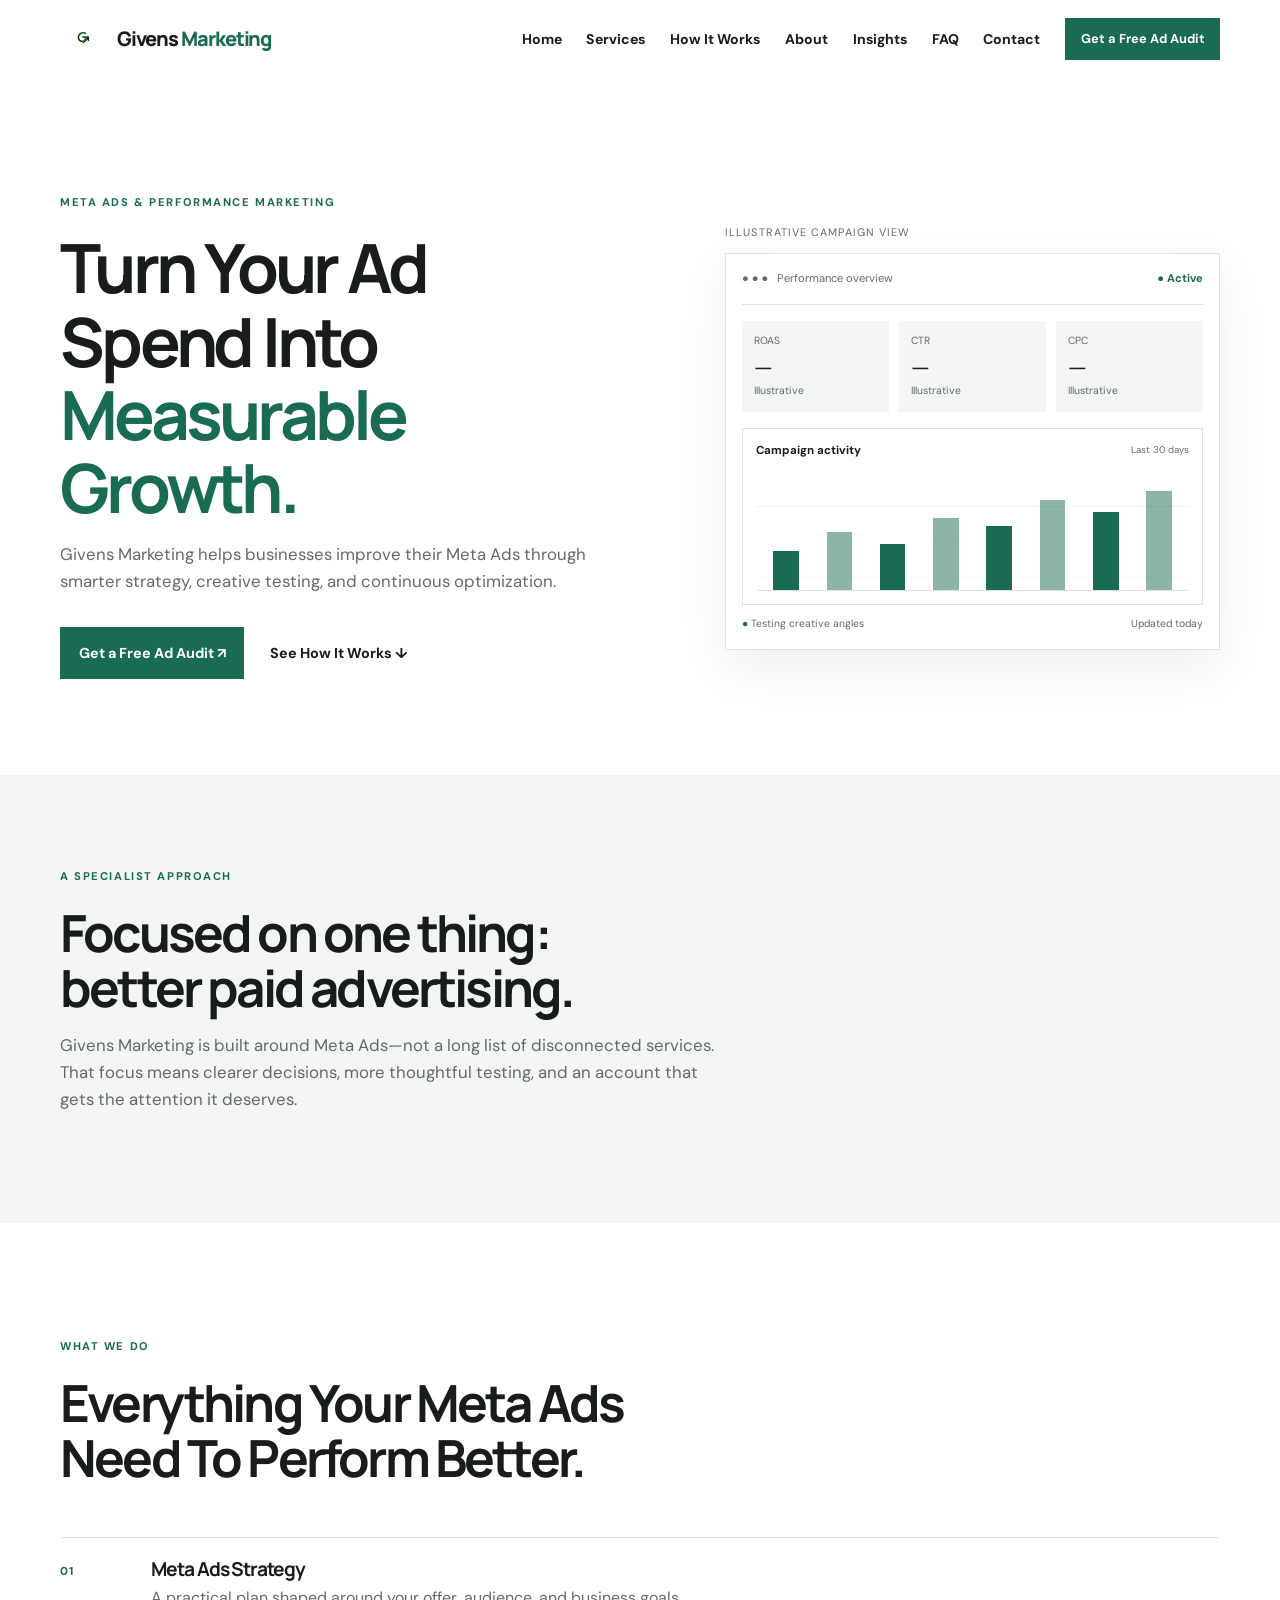
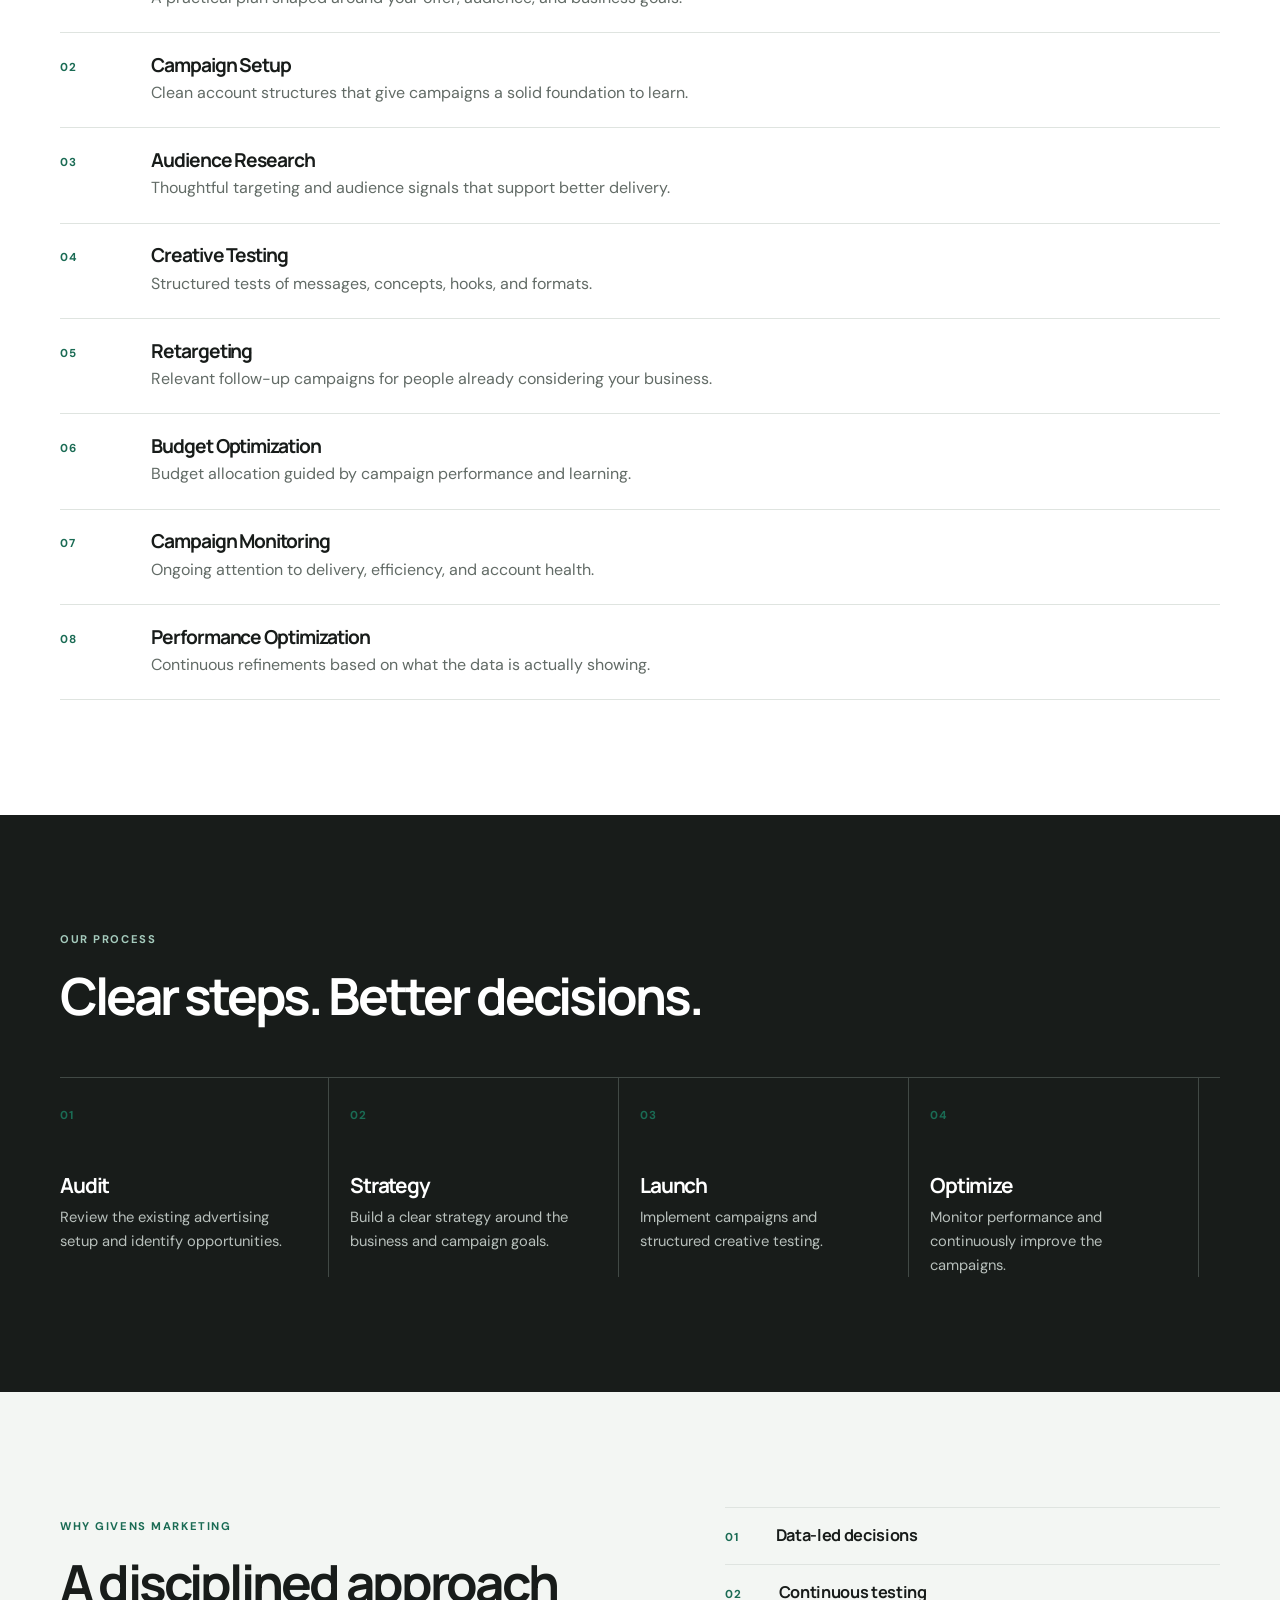
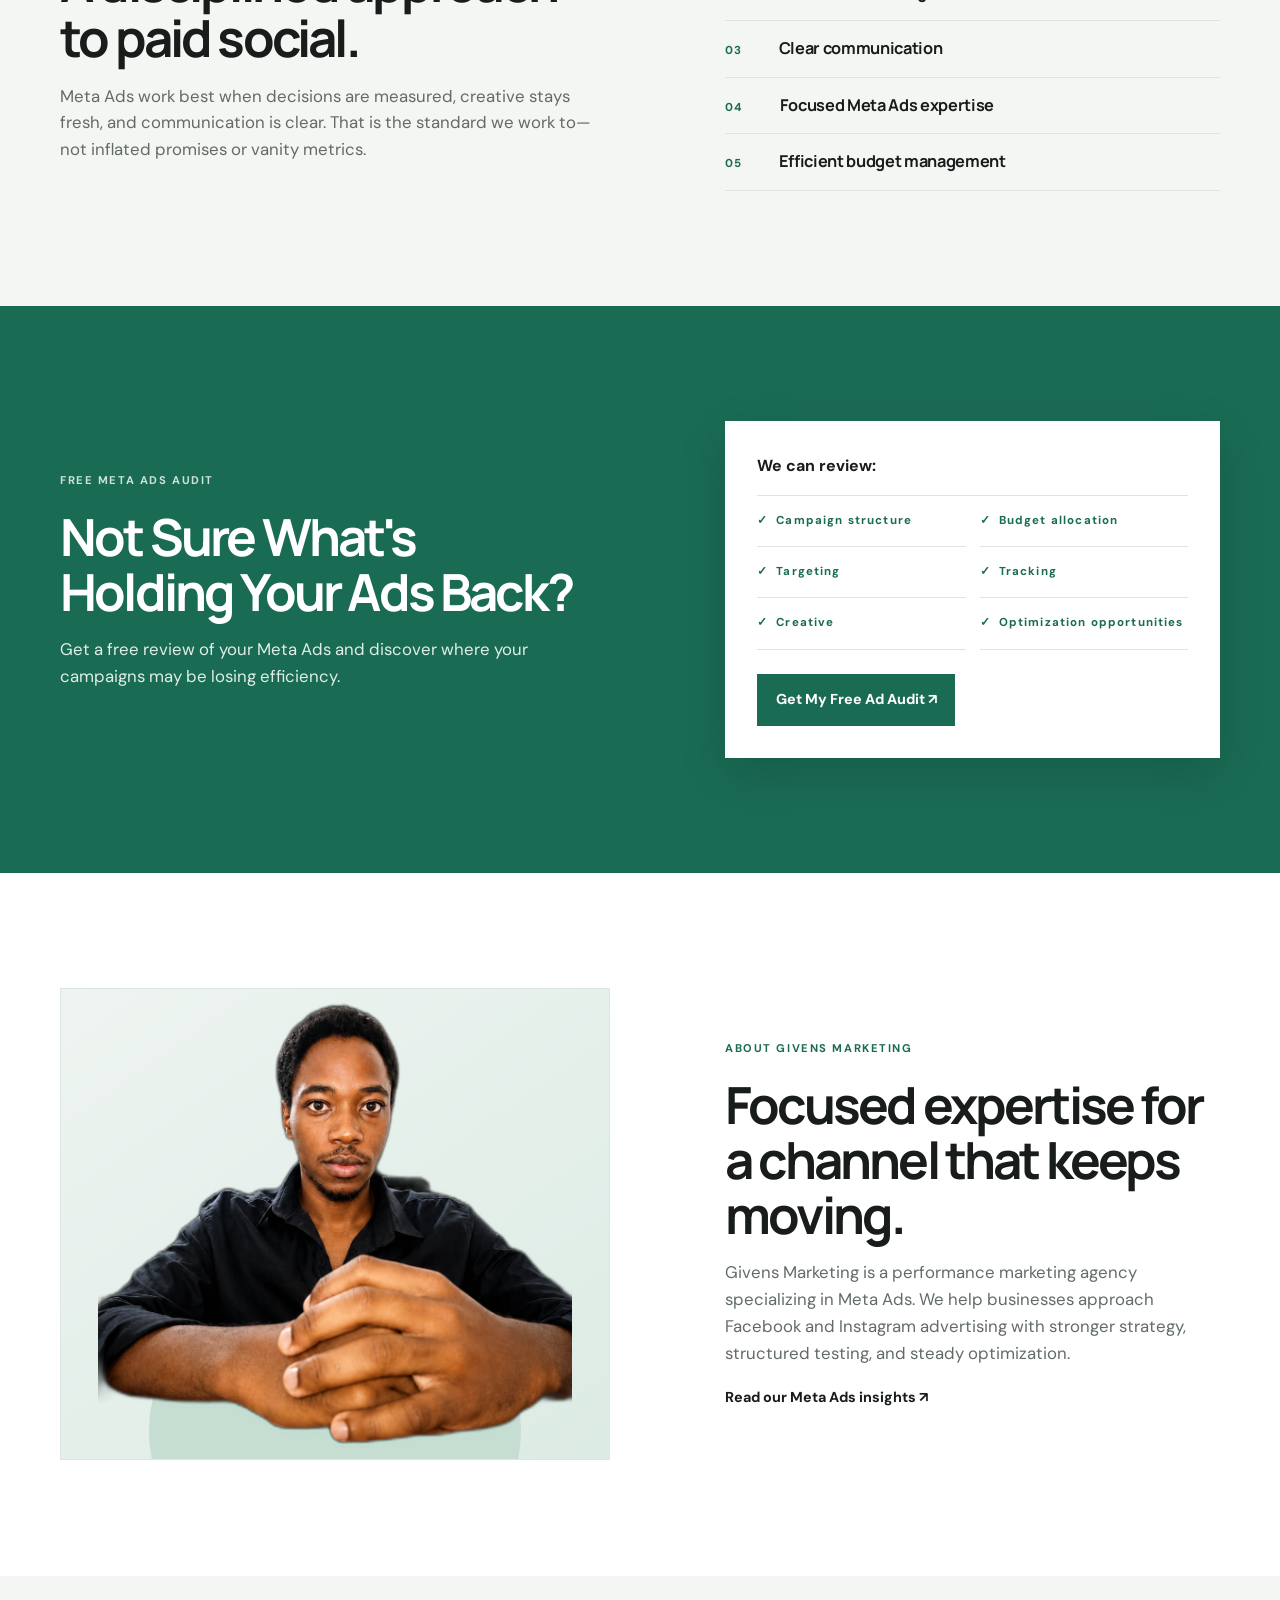
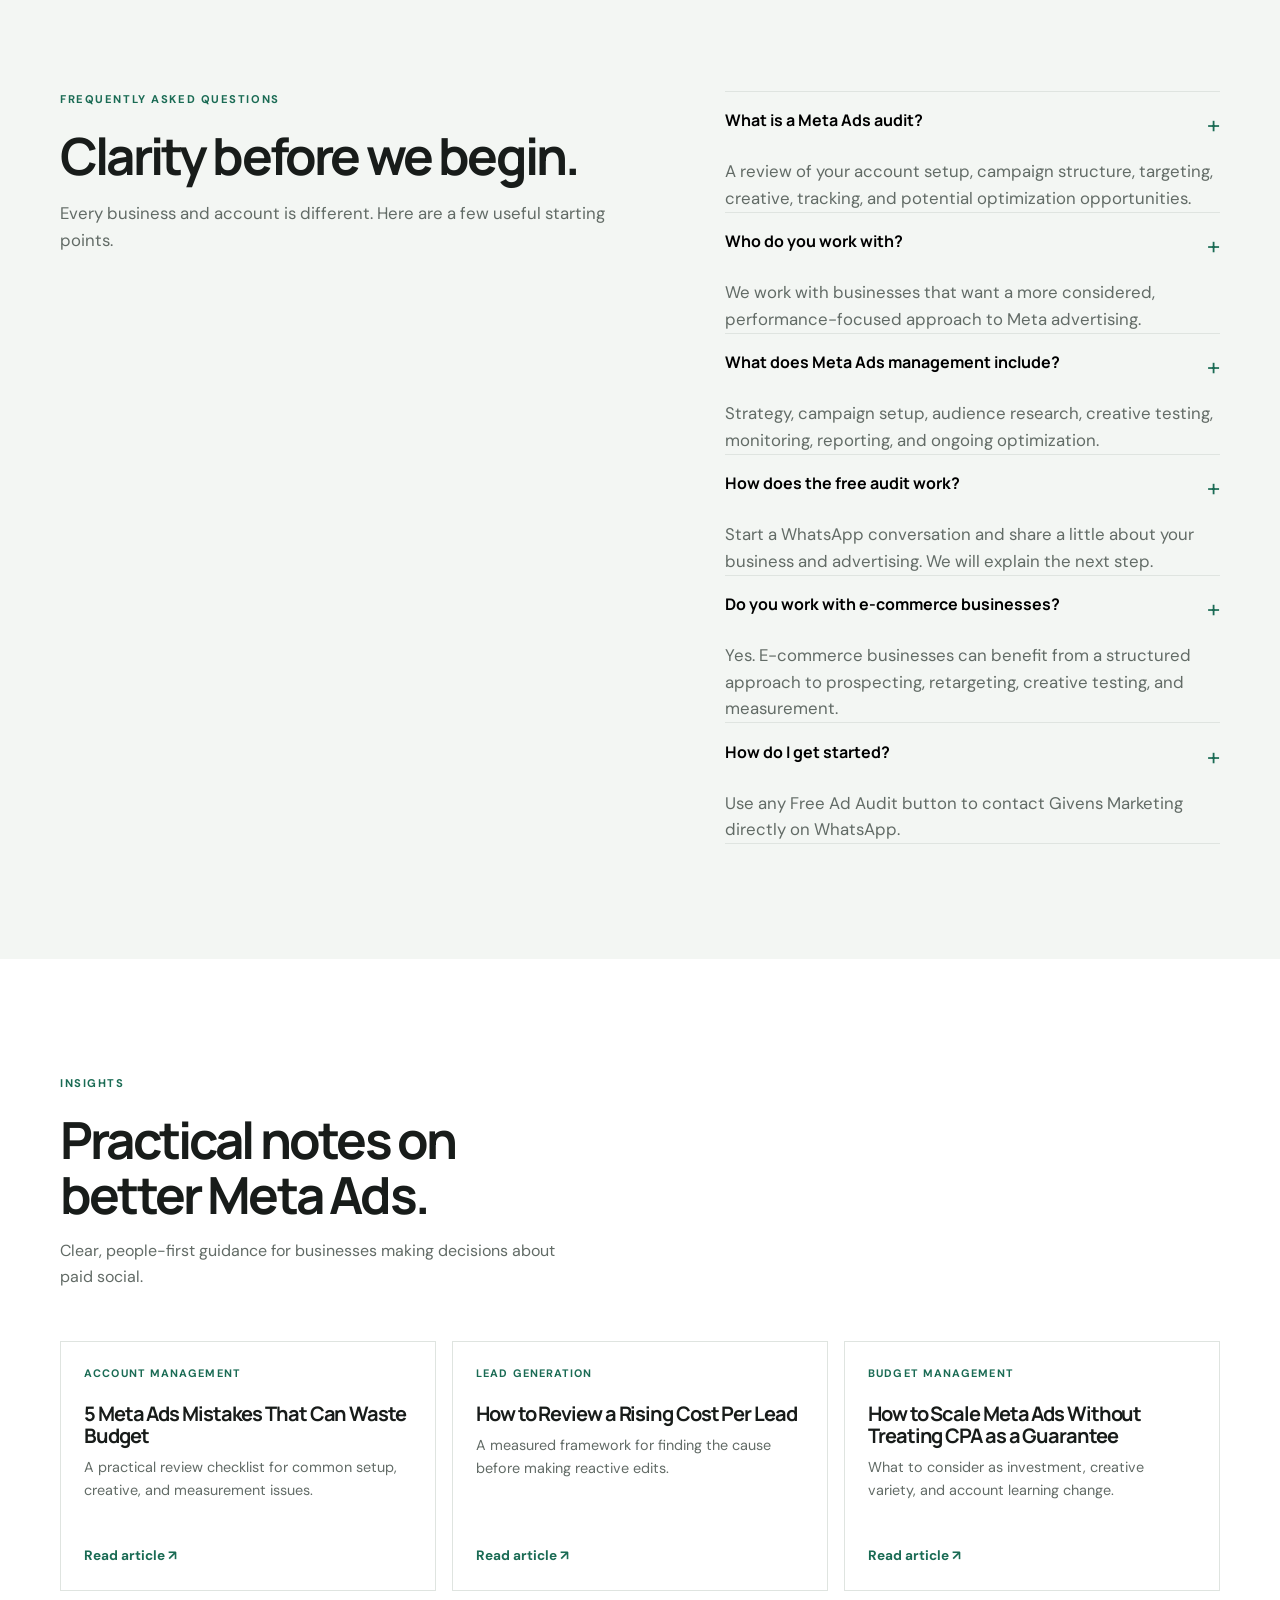
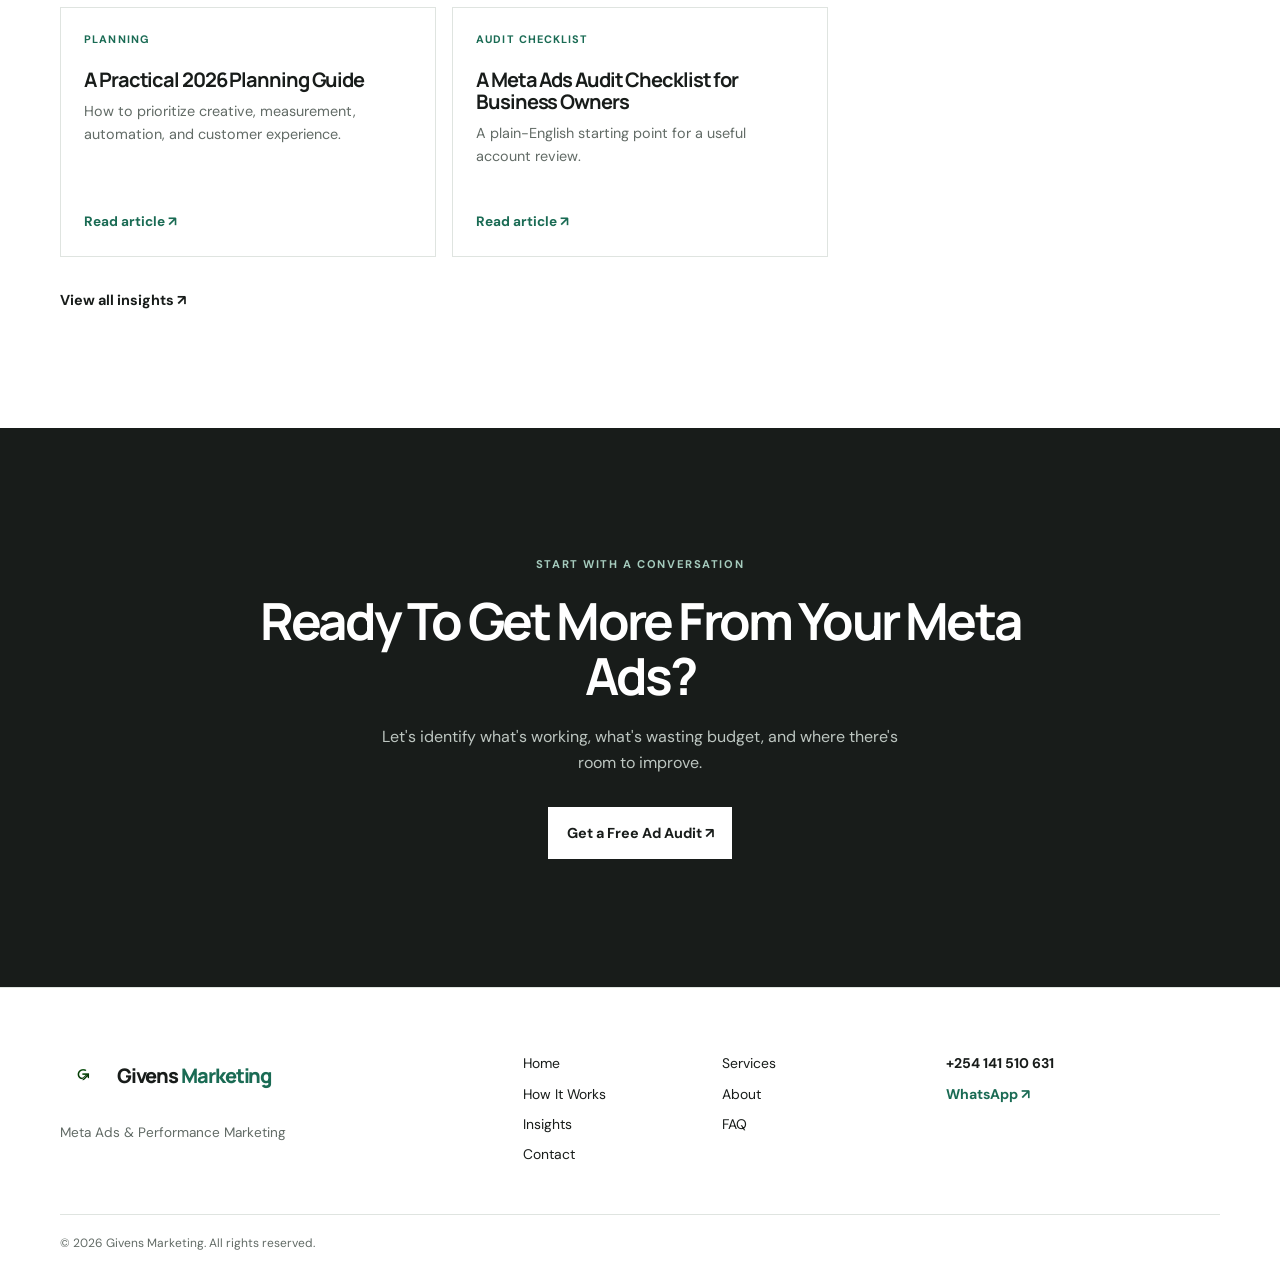
==== index.html @ 4f928470 "Update Givens Marketing website" ====
﻿<!doctype html><html lang="en"><head><meta charset="utf-8"><meta name="viewport" content="width=device-width,initial-scale=1"><title>Givens Marketing | Meta Ads That Drive Growth</title><meta name="description" content="Givens Marketing helps businesses improve their Meta Ads through strategy, creative testing, optimization, and data-driven advertising."><meta property="og:title" content="Givens Marketing | Meta Ads That Drive Growth"><meta property="og:type" content="website"><link rel="icon" href="images/favicon.ico"><link rel="preconnect" href="https://fonts.googleapis.com"><link rel="preconnect" href="https://fonts.gstatic.com" crossorigin><link href="https://fonts.googleapis.com/css2?family=DM+Sans:wght@400;500;600;700&family=Manrope:wght@500;600;700;800&display=swap" rel="stylesheet"><link rel="stylesheet" href="style.css"></head><body><a class="skip" href="#main">Skip to content</a><header><div class="wrap nav"><a class="brand" href="#home"><img src="images/logo.png" alt="Givens Marketing logo"> <span>Givens <i>Marketing</i></span></a><button class="menu" aria-label="Open menu" aria-expanded="false"><b></b><b></b></button><nav><a href="#home">Home</a><a href="#services">Services</a><a href="#process">How It Works</a><a href="#about">About</a><a href="#insights">Insights</a><a href="#faq">FAQ</a><a href="#contact">Contact</a><a class="btn small" target="_blank" rel="noopener" href="https://wa.me/254141510631?text=Hello%20Givens%20Marketing%2C%20I%27d%20like%20a%20free%20ad%20audit.">Get a Free Ad Audit</a></nav></div></header><main id="main"><section class="hero" id="home"><div class="wrap hero-grid"><div class="reveal"><p class="eyebrow">Meta Ads &amp; performance marketing</p><h1>Turn Your Ad Spend Into <em>Measurable Growth.</em></h1><p class="lead">Givens Marketing helps businesses improve their Meta Ads through smarter strategy, creative testing, and continuous optimization.</p><div class="actions"><a class="btn" target="_blank" rel="noopener" href="https://wa.me/254141510631?text=Hello%20Givens%20Marketing%2C%20I%27d%20like%20a%20free%20ad%20audit.">Get a Free Ad Audit ↗</a><a class="link" href="#process">See How It Works ↓</a></div></div><div class="dash-wrap reveal"><small>Illustrative campaign view</small><div class="dash"><div class="dashbar">● ● ● &nbsp; Performance overview <b>● Active</b></div><div class="metrics"><div><small>ROAS</small><strong>—</strong><small>Illustrative</small></div><div><small>CTR</small><strong>—</strong><small>Illustrative</small></div><div><small>CPC</small><strong>—</strong><small>Illustrative</small></div></div><div class="chart"><p>Campaign activity <small>Last 30 days</small></p><div class="bars"><i style="--h:38%"></i><i style="--h:56%"></i><i style="--h:45%"></i><i style="--h:70%"></i><i style="--h:62%"></i><i style="--h:88%"></i><i style="--h:76%"></i><i style="--h:96%"></i></div></div><footer>● Testing creative angles <span>Updated today</span></footer></div></div></div></section><section class="position"><div class="wrap reveal"><p class="eyebrow">A specialist approach</p><h2>Focused on one thing:<br>better paid advertising.</h2><p>Givens Marketing is built around Meta Ads—not a long list of disconnected services. That focus means clearer decisions, more thoughtful testing, and an account that gets the attention it deserves.</p></div></section><section class="section" id="services"><div class="wrap"><div class="heading reveal"><p class="eyebrow">What we do</p><h2>Everything Your Meta Ads<br>Need To Perform Better.</h2></div><div class="services"><article class="reveal"><b>01</b><div><h3>Meta Ads Strategy</h3><p>A practical plan shaped around your offer, audience, and business goals.</p></div></article><article class="reveal"><b>02</b><div><h3>Campaign Setup</h3><p>Clean account structures that give campaigns a solid foundation to learn.</p></div></article><article class="reveal"><b>03</b><div><h3>Audience Research</h3><p>Thoughtful targeting and audience signals that support better delivery.</p></div></article><article class="reveal"><b>04</b><div><h3>Creative Testing</h3><p>Structured tests of messages, concepts, hooks, and formats.</p></div></article><article class="reveal"><b>05</b><div><h3>Retargeting</h3><p>Relevant follow-up campaigns for people already considering your business.</p></div></article><article class="reveal"><b>06</b><div><h3>Budget Optimization</h3><p>Budget allocation guided by campaign performance and learning.</p></div></article><article class="reveal"><b>07</b><div><h3>Campaign Monitoring</h3><p>Ongoing attention to delivery, efficiency, and account health.</p></div></article><article class="reveal"><b>08</b><div><h3>Performance Optimization</h3><p>Continuous refinements based on what the data is actually showing.</p></div></article></div></div></section><section class="section dark" id="process"><div class="wrap"><div class="heading reveal"><p class="eyebrow">Our process</p><h2>Clear steps. Better decisions.</h2></div><ol class="steps"><li class="reveal"><b>01</b><h3>Audit</h3><p>Review the existing advertising setup and identify opportunities.</p></li><li class="reveal"><b>02</b><h3>Strategy</h3><p>Build a clear strategy around the business and campaign goals.</p></li><li class="reveal"><b>03</b><h3>Launch</h3><p>Implement campaigns and structured creative testing.</p></li><li class="reveal"><b>04</b><h3>Optimize</h3><p>Monitor performance and continuously improve the campaigns.</p></li></ol></div></section><section class="section soft" id="about"><div class="wrap two"><div class="reveal"><p class="eyebrow">Why Givens Marketing</p><h2>A disciplined approach to paid social.</h2><p>Meta Ads work best when decisions are measured, creative stays fresh, and communication is clear. That is the standard we work to—not inflated promises or vanity metrics.</p></div><ul class="reveal"><li>01 <span>Data-led decisions</span></li><li>02 <span>Continuous testing</span></li><li>03 <span>Clear communication</span></li><li>04 <span>Focused Meta Ads expertise</span></li><li>05 <span>Efficient budget management</span></li></ul></div></section><section class="audit" id="contact"><div class="wrap two"><div class="reveal"><p class="eyebrow">Free Meta Ads audit</p><h2>Not Sure What's<br>Holding Your Ads Back?</h2><p>Get a free review of your Meta Ads and discover where your campaigns may be losing efficiency.</p></div><div class="auditbox reveal"><b>We can review:</b><ul><li>Campaign structure</li><li>Targeting</li><li>Creative</li><li>Budget allocation</li><li>Tracking</li><li>Optimization opportunities</li></ul><a class="btn" target="_blank" rel="noopener" href="https://wa.me/254141510631?text=Hello%20Givens%20Marketing%2C%20I%27d%20like%20my%20free%20ad%20audit.">Get My Free Ad Audit ↗</a></div></div></section><section class="section"><div class="wrap two"><div class="profile-wrap reveal"><img src="images/given-profile-nobg.png" alt="Given, founder of Givens Marketing"></div><div class="reveal"><p class="eyebrow">About Givens Marketing</p><h2>Focused expertise for a channel that keeps moving.</h2><p>Givens Marketing is a performance marketing agency specializing in Meta Ads. We help businesses approach Facebook and Instagram advertising with stronger strategy, structured testing, and steady optimization.</p><a class="link" href="blog/index.html">Read our Meta Ads insights ↗</a></div></div></section><section class="section soft" id="faq"><div class="wrap two faq"><div class="reveal"><p class="eyebrow">Frequently asked questions</p><h2>Clarity before we begin.</h2><p>Every business and account is different. Here are a few useful starting points.</p></div><div class="accord reveal"><div><button>What is a Meta Ads audit?<span>+</span></button><p>A review of your account setup, campaign structure, targeting, creative, tracking, and potential optimization opportunities.</p></div><div><button>Who do you work with?<span>+</span></button><p>We work with businesses that want a more considered, performance-focused approach to Meta advertising.</p></div><div><button>What does Meta Ads management include?<span>+</span></button><p>Strategy, campaign setup, audience research, creative testing, monitoring, reporting, and ongoing optimization.</p></div><div><button>How does the free audit work?<span>+</span></button><p>Start a WhatsApp conversation and share a little about your business and advertising. We will explain the next step.</p></div><div><button>Do you work with e-commerce businesses?<span>+</span></button><p>Yes. E-commerce businesses can benefit from a structured approach to prospecting, retargeting, creative testing, and measurement.</p></div><div><button>How do I get started?<span>+</span></button><p>Use any Free Ad Audit button to contact Givens Marketing directly on WhatsApp.</p></div></div></div></section><section class="section insights" id="insights"><div class="wrap"><div class="heading reveal"><p class="eyebrow">Insights</p><h2>Practical notes on<br>better Meta Ads.</h2><p class="insights-intro">Clear, people-first guidance for businesses making decisions about paid social.</p></div><div class="insight-grid"><a class="insight-card reveal" href="blog/5-meta-ads-mistakes.html"><span>Account management</span><h3>5 Meta Ads Mistakes That Can Waste Budget</h3><p>A practical review checklist for common setup, creative, and measurement issues.</p><b>Read article ↗</b></a><a class="insight-card reveal" href="blog/reduce-cost-per-lead.html"><span>Lead generation</span><h3>How to Review a Rising Cost Per Lead</h3><p>A measured framework for finding the cause before making reactive edits.</p><b>Read article ↗</b></a><a class="insight-card reveal" href="blog/scaling-ads-without-increasing-cpa.html"><span>Budget management</span><h3>How to Scale Meta Ads Without Treating CPA as a Guarantee</h3><p>What to consider as investment, creative variety, and account learning change.</p><b>Read article ↗</b></a><a class="insight-card reveal" href="blog/meta-ads-trends-2026.html"><span>Planning</span><h3>A Practical 2026 Planning Guide</h3><p>How to prioritize creative, measurement, automation, and customer experience.</p><b>Read article ↗</b></a><a class="insight-card reveal" href="blog/meta-ads-audit-checklist.html"><span>Audit checklist</span><h3>A Meta Ads Audit Checklist for Business Owners</h3><p>A plain-English starting point for a useful account review.</p><b>Read article ↗</b></a></div><a class="link all-insights reveal" href="blog/index.html">View all insights ↗</a></div></section><section class="closing"><div class="wrap reveal"><p class="eyebrow">Start with a conversation</p><h2>Ready To Get More From Your Meta Ads?</h2><p>Let's identify what's working, what's wasting budget, and where there's room to improve.</p><a class="btn white" target="_blank" rel="noopener" href="https://wa.me/254141510631?text=Hello%20Givens%20Marketing%2C%20I%27d%20like%20a%20free%20ad%20audit.">Get a Free Ad Audit ↗</a></div></section></main><footer class="sitefoot"><div class="wrap foot"><div><a class="brand" href="#home"><img src="images/logo.png" alt="Givens Marketing logo"> <span>Givens <i>Marketing</i></span></a><p>Meta Ads &amp; Performance Marketing</p></div><div><a href="#home">Home</a><a href="#services">Services</a><a href="#process">How It Works</a><a href="#about">About</a><a href="#insights">Insights</a><a href="#faq">FAQ</a><a href="#contact">Contact</a></div><div><a href="tel:+254141510631">+254 141 510 631</a><a target="_blank" rel="noopener" href="https://wa.me/254141510631">WhatsApp ↗</a></div></div><p class="copyright wrap">© <span id="year"></span> Givens Marketing. All rights reserved.</p></footer><script src="script.js"></script></body></html>
---- style.css ----
﻿:root{--ink:#181c1a;--muted:#626b66;--line:#dfe4e0;--soft:#f3f6f3;--green:#1a6b54;--green2:#10513e;--max:1160px;--display:Manrope,sans-serif;--body:"DM Sans",sans-serif}*{box-sizing:border-box}html{scroll-behavior:smooth}body{margin:0;color:var(--ink);font:16px/1.6 var(--body)}a{color:inherit;text-decoration:none}.wrap{width:min(1160px,calc(100% - 48px));margin:auto}.skip{position:fixed;top:-4rem;left:1rem;background:#000;color:#fff;padding:.7rem;z-index:20}.skip:focus{top:1rem}header{position:sticky;z-index:10;top:0;background:#fffc;backdrop-filter:blur(12px);border-bottom:1px solid transparent}header.scrolled{border-color:var(--line)}.nav{height:78px;display:flex;align-items:center;justify-content:space-between}.brand,h1,h2,h3{font-family:var(--display);letter-spacing:-.055em}.brand{font-size:1.25rem;font-weight:800;display:inline-flex;align-items:center;gap:.55rem}.brand img{width:48px;height:48px;object-fit:contain;border-radius:50%}.brand i{font-style:normal;color:var(--green)}nav{display:flex;align-items:center;gap:1.55rem;font-size:.88rem;font-weight:700}.btn{display:inline-block;padding:.85rem 1.1rem;background:var(--green);border:1px solid var(--green);color:#fff;font-weight:700;font-size:.9rem;transition:.2s}.btn:hover{transform:translateY(-2px);background:var(--green2)}.small{padding:.63rem .9rem;font-size:.8rem}.menu{display:none;border:0;background:none}.menu b{display:block;width:24px;height:2px;background:var(--ink);margin:5px}.hero{padding:clamp(4.5rem,9vw,8.5rem) 0 6rem;overflow:hidden}.hero-grid,.two{display:grid;grid-template-columns:1fr .9fr;align-items:center;gap:clamp(3rem,9vw,9rem)}.eyebrow{margin:0 0 1.2rem;color:var(--green);font-size:.7rem;font-weight:700;letter-spacing:.14em;text-transform:uppercase}h1,h2,h3{line-height:1.08;margin:0}h1{max-width:760px;font-size:clamp(2.8rem,5.3vw,5.4rem)}h1 em{font-style:normal;color:var(--green)}h2{font-size:clamp(2.15rem,4vw,4rem)}.lead,.position p:last-child,.two p:not(.eyebrow){color:var(--muted);font-size:1.05rem;max-width:570px}.actions{display:flex;align-items:center;gap:1.6rem;margin-top:2rem}.link{font-weight:700;font-size:.9rem}.dash-wrap>small{display:block;margin-bottom:.75rem;color:var(--muted);font-size:.68rem;text-transform:uppercase;letter-spacing:.1em}.dash{background:#fff;border:1px solid var(--line);box-shadow:0 18px 50px #14221913;padding:1rem}.dashbar{display:flex;gap:.7rem;padding-bottom:1rem;border-bottom:1px solid var(--line);color:var(--muted);font-size:.7rem}.dashbar b{margin-left:auto;color:var(--green)}.metrics{display:grid;grid-template-columns:repeat(3,1fr);gap:.6rem;padding:1rem 0}.metrics div{background:var(--soft);padding:.75rem}.metrics small{display:block;color:var(--muted);font-size:.65rem}.metrics strong{font:1.5rem var(--display)}.chart{border:1px solid var(--line);padding:.8rem}.chart p{margin:0;font-size:.72rem;font-weight:bold}.chart p small{float:right;color:var(--muted);font-weight:400}.bars{height:120px;display:flex;align-items:end;gap:7%;padding:1rem 4% 0;margin-top:.7rem;border-bottom:1px solid var(--line);background:repeating-linear-gradient(transparent 0 29%,#edf0ee 30%)}.bars i{height:var(--h);width:7%;background:var(--green);animation:grow .8s both}.bars i:nth-child(even){opacity:.5}.dash footer{padding-top:.7rem;font-size:.65rem;color:var(--muted)}.dash footer:first-letter{color:var(--green)}.dash footer span{float:right}.position,.soft{background:var(--soft)}.position{padding:5.8rem 0}.position p:last-child{max-width:670px}.section{padding:clamp(5rem,9vw,8rem) 0}.heading{margin-bottom:3.2rem}.services{border-top:1px solid var(--line)}.services article{display:grid;grid-template-columns:75px 1fr;gap:1rem;padding:1.35rem 0;border-bottom:1px solid var(--line);transition:.2s}.services article:hover{padding-left:.6rem}.services article>b,.steps b{font-size:.72rem;letter-spacing:.1em;color:var(--green);padding-top:.25rem}.services h3{font-size:1.2rem}.services p{margin:.3rem 0 0;color:var(--muted)}.dark,.closing{background:var(--ink);color:#fff}.dark .eyebrow,.closing .eyebrow{color:#a5cbbd}.steps{padding:0;margin:3.4rem 0 0;display:grid;grid-template-columns:repeat(4,1fr);list-style:none;border-top:1px solid #414945}.steps li{padding:1.4rem 1.3rem 0 0;margin-right:1.3rem;border-right:1px solid #414945}.steps h3{font-size:1.3rem;margin:3rem 0 .6rem}.steps p{margin:0;color:#b8c0bc;font-size:.92rem}.two ul{list-style:none;padding:0;margin:0;border-top:1px solid var(--line)}.two li{padding:1rem 0;border-bottom:1px solid var(--line);color:var(--green);font-weight:700;font-size:.72rem;letter-spacing:.1em}.two li span{color:var(--ink);font:700 1.02rem var(--display);letter-spacing:-.02em;margin-left:2rem}.audit{padding:clamp(5rem,9vw,8rem) 0;background:var(--green);color:#fff}.audit .eyebrow{color:#cce2da}.audit p:not(.eyebrow){color:#e0eeea;max-width:480px}.auditbox{background:#fff;color:var(--ink);padding:2rem;box-shadow:0 15px 45px #0002}.auditbox ul{columns:2;list-style:none;padding:0;margin:1rem 0 1.5rem;font-size:.9rem}.auditbox li:before{content:'✓';color:var(--green);margin-right:.5rem;font-weight:bold}.monogram{background:var(--soft);color:var(--green);font:800 clamp(5rem,12vw,10rem)/1 var(--display);letter-spacing:-.12em;text-align:center;padding:clamp(2rem,6vw,5rem) 1rem}.faq{align-items:start}.accord>div{border-top:1px solid var(--line)}.accord>div:last-child{border-bottom:1px solid var(--line)}.accord button{width:100%;border:0;background:transparent;text-align:left;padding:1.1rem 0;display:flex;justify-content:space-between;font:700 1rem var(--display);cursor:pointer}.accord button span{color:var(--green);font:1.5rem var(--body)}.accord p{display:grid;grid-template-rows:0fr;overflow:hidden;margin:0;color:var(--muted);transition:.25s}.accord .active p{grid-template-rows:1fr;padding-bottom:1.1rem}.accord .active span{transform:rotate(45deg)}.closing{text-align:center;padding:clamp(5rem,10vw,9rem) 0}.closing h2{max-width:800px;margin:auto}.closing p:not(.eyebrow){max-width:540px;margin:1.3rem auto 2rem;color:#bdc6c1}.white{background:#fff;color:var(--ink);border-color:#fff}.sitefoot{padding:4rem 0 1.5rem;border-top:1px solid var(--line)}.foot{display:grid;grid-template-columns:1.1fr 1fr .7fr;gap:2rem}.foot p,.copyright{color:var(--muted);font-size:.85rem}.foot>div:nth-child(2){display:grid;grid-template-columns:repeat(2,1fr);gap:.5rem;font-size:.87rem}.foot>div:last-child{display:flex;flex-direction:column;gap:.5rem;font-weight:bold;font-size:.88rem}.foot>div:last-child a:last-child{color:var(--green)}.copyright{border-top:1px solid var(--line);margin-top:3rem;padding-top:1.2rem;font-size:.75rem}.reveal{opacity:0;transform:translateY(16px);transition:.55s}.visible{opacity:1;transform:none}@keyframes grow{from{height:0}}@media(max-width:800px){.wrap{width:min(100% - 36px,1160px)}.menu{display:block}.menu.open b:first-child{transform:translateY(3.5px) rotate(45deg)}.menu.open b:last-child{transform:translateY(-3.5px) rotate(-45deg)}nav{position:fixed;top:78px;left:0;right:0;background:#fff;padding:1.5rem 1.1rem;display:grid;gap:1rem;border-bottom:1px solid var(--line);transform:translateY(-130%);opacity:0;pointer-events:none;transition:.25s}nav.open{transform:none;opacity:1;pointer-events:auto}.hero-grid,.two{grid-template-columns:1fr;gap:3.5rem}.steps{grid-template-columns:repeat(2,1fr);gap:1rem}.steps li{margin:0}.steps li:nth-child(even){border-right:0}.foot{grid-template-columns:1fr 1fr}.foot>div:first-child{grid-column:1/-1}}@media(max-width:480px){.wrap{width:min(100% - 30px,1160px)}.actions{align-items:flex-start;flex-direction:column;gap:1.1rem}.metrics{gap:.35rem}.metrics div{padding:.6rem}.dash footer span{display:none}.steps{grid-template-columns:1fr}.steps li{border-right:0;border-bottom:1px solid #414945;padding-bottom:1.3rem}.steps h3{margin-top:1.4rem}.auditbox ul{columns:1}.foot{grid-template-columns:1fr}.foot>div:first-child{grid-column:auto}}
.profile-wrap{min-height:360px;display:grid;place-items:end center;overflow:hidden;background:linear-gradient(145deg,#eef4f1,#dcebe4);border:1px solid var(--line)}.profile-wrap img{display:block;width:min(100%,480px);max-height:470px;object-fit:contain;object-position:bottom}.profile-wrap:before{content:"";position:absolute}.profile-wrap{position:relative}.profile-wrap:after{content:"";position:absolute;width:68%;height:68%;border-radius:50%;background:#c6ddd2;bottom:-28%;z-index:0}.profile-wrap img{position:relative;z-index:1}

.insights-intro{max-width:520px;color:var(--muted);margin:1rem 0 0}.insight-grid{display:grid;grid-template-columns:repeat(3,1fr);gap:1rem}.insight-card{min-height:250px;border:1px solid var(--line);padding:1.45rem;display:flex;flex-direction:column;transition:transform .2s,box-shadow .2s}.insight-card:hover{transform:translateY(-3px);box-shadow:0 15px 35px #16251c12}.insight-card span{color:var(--green);font-size:.68rem;font-weight:700;letter-spacing:.1em;text-transform:uppercase}.insight-card h3{font-size:1.25rem;margin:1.3rem 0 .6rem}.insight-card p{color:var(--muted);font-size:.9rem;margin:0}.insight-card b{font-size:.85rem;color:var(--green);margin-top:auto;padding-top:1.4rem}.all-insights{display:inline-block;margin-top:2rem}@media(max-width:800px){.insight-grid{grid-template-columns:repeat(2,1fr)}}@media(max-width:480px){.insight-grid{grid-template-columns:1fr}}
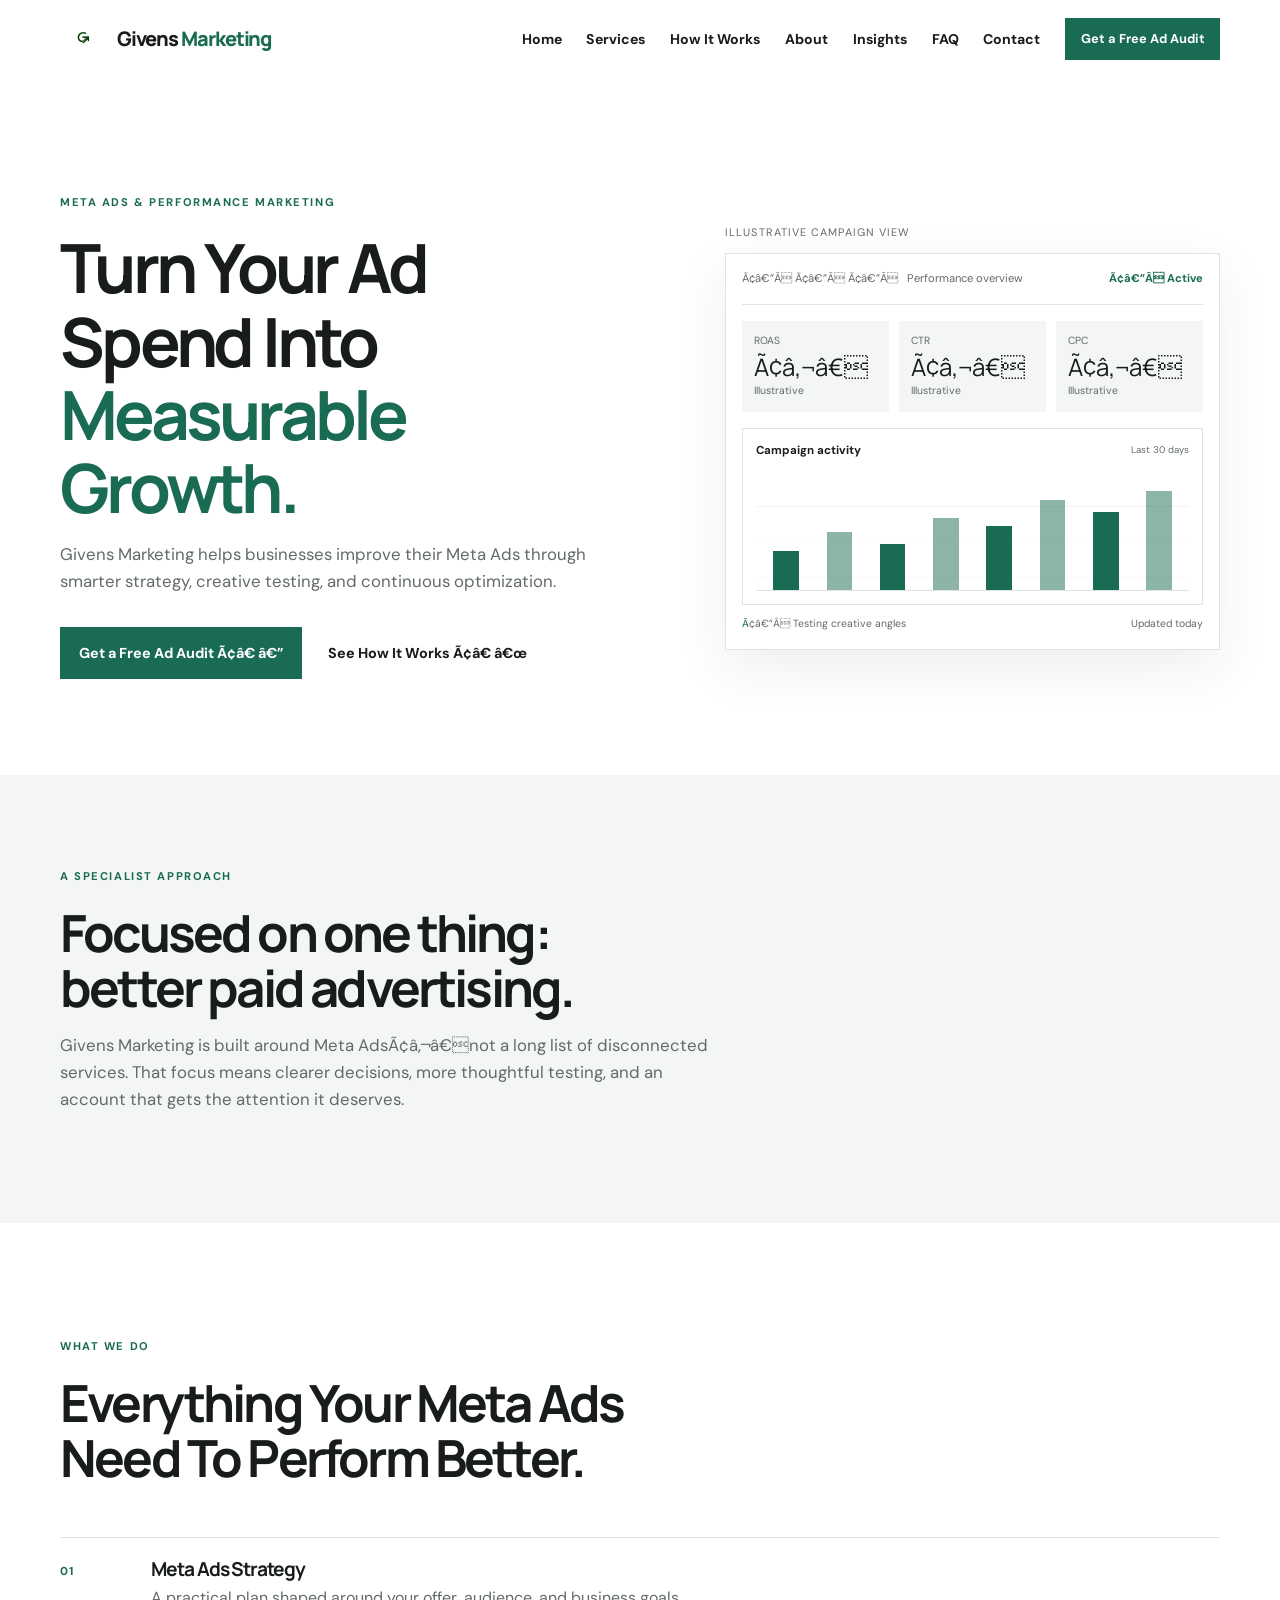
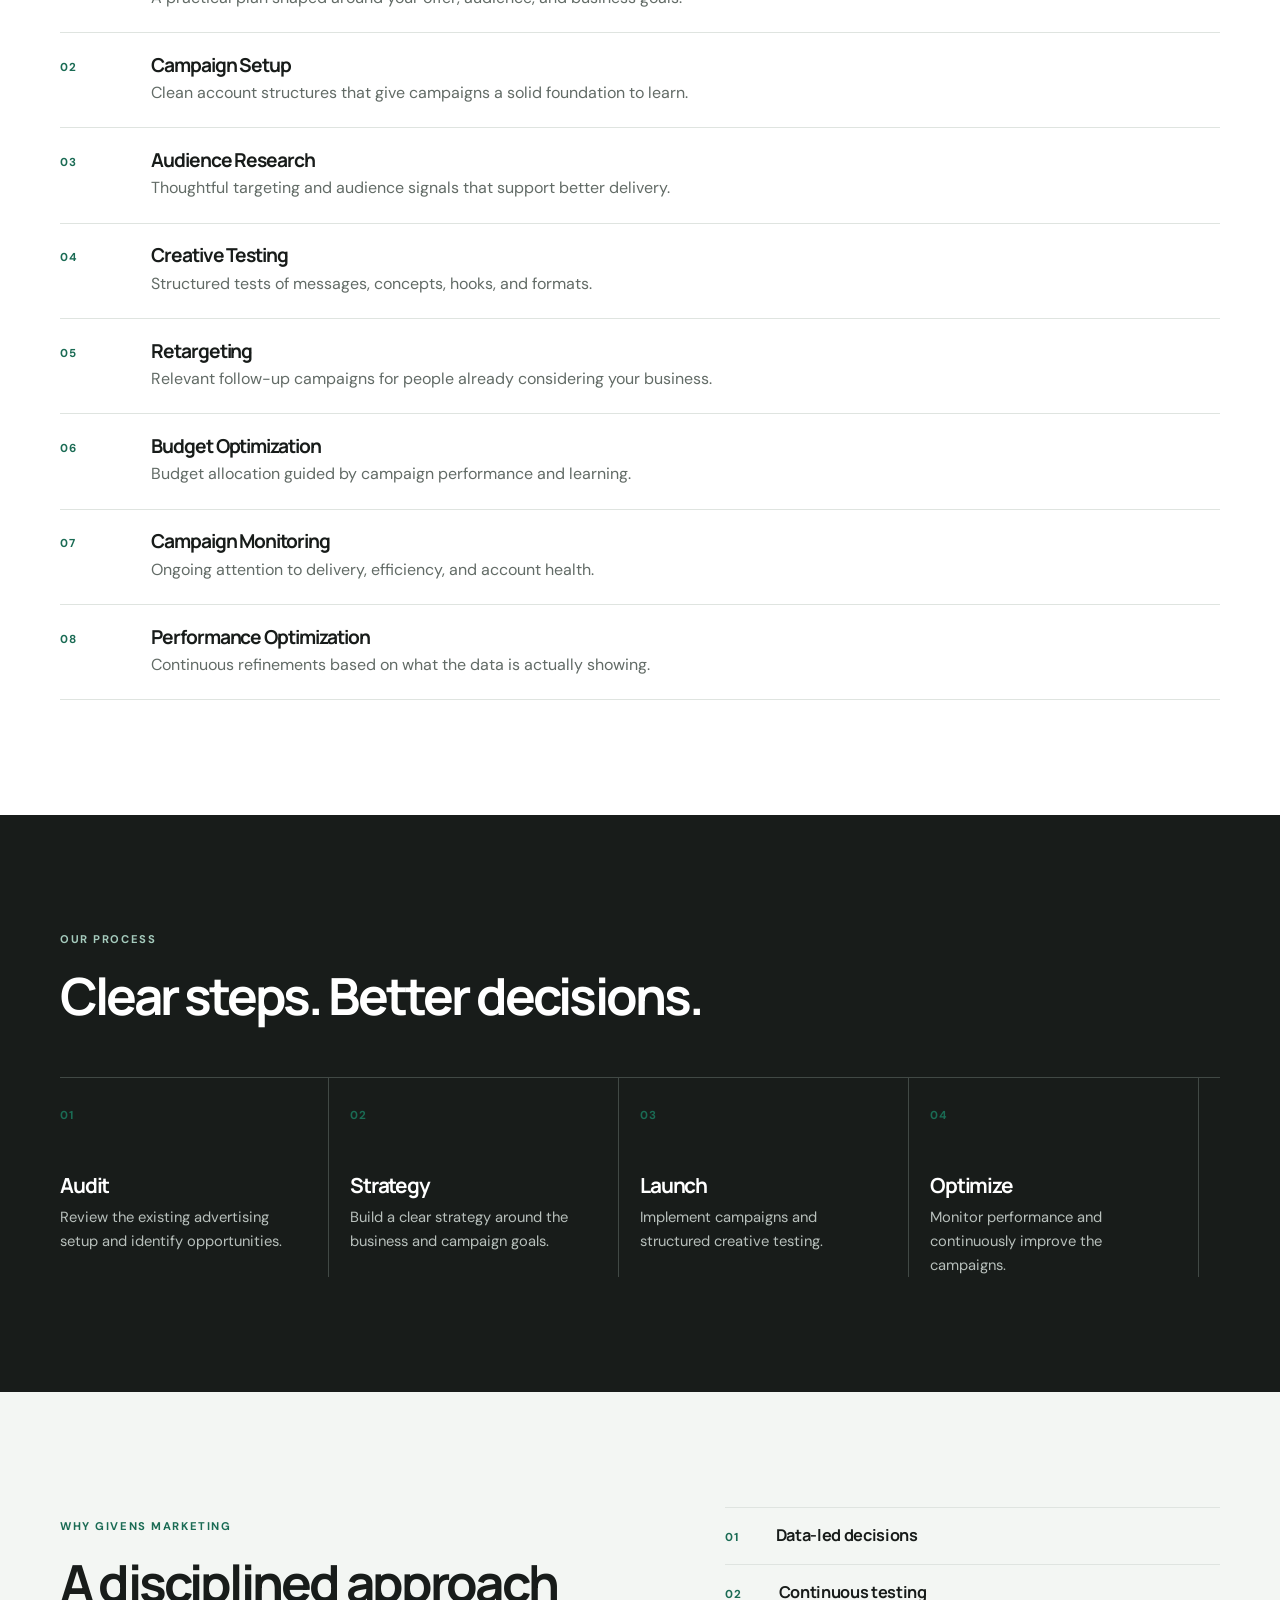
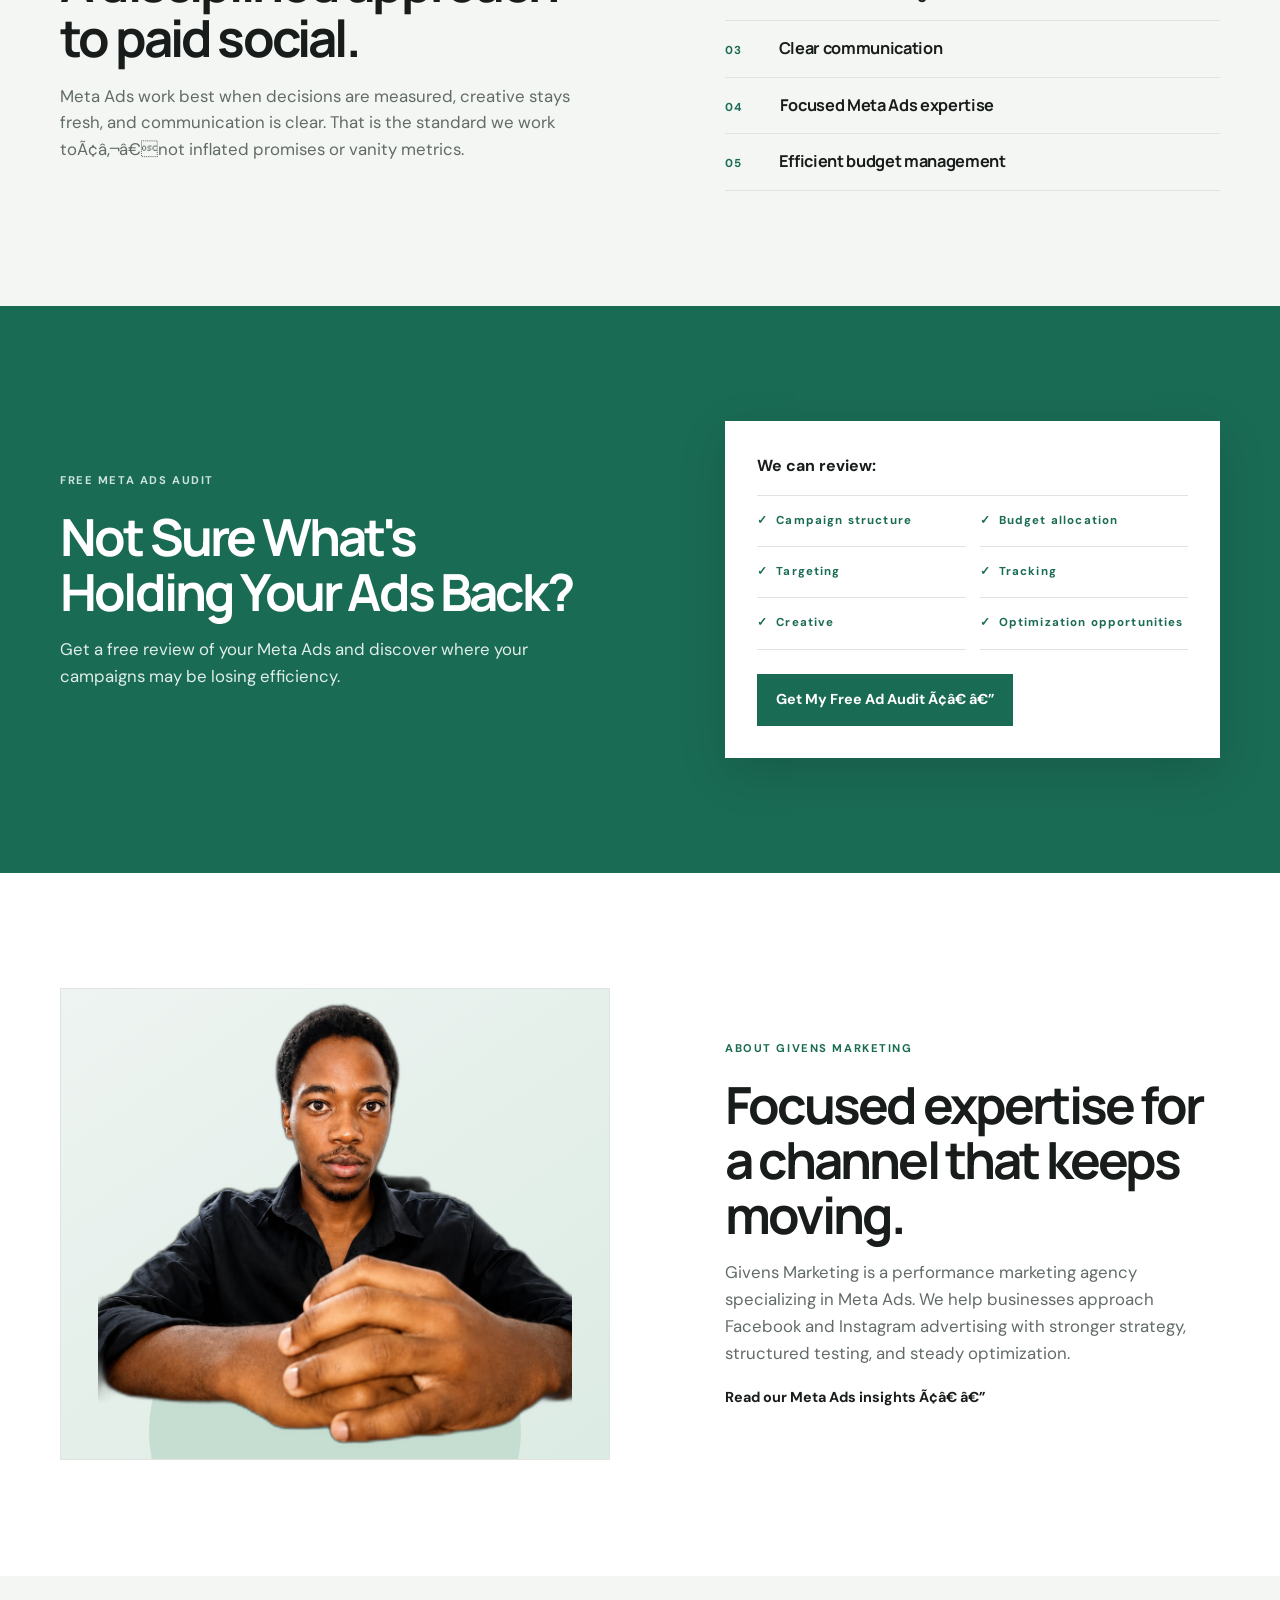
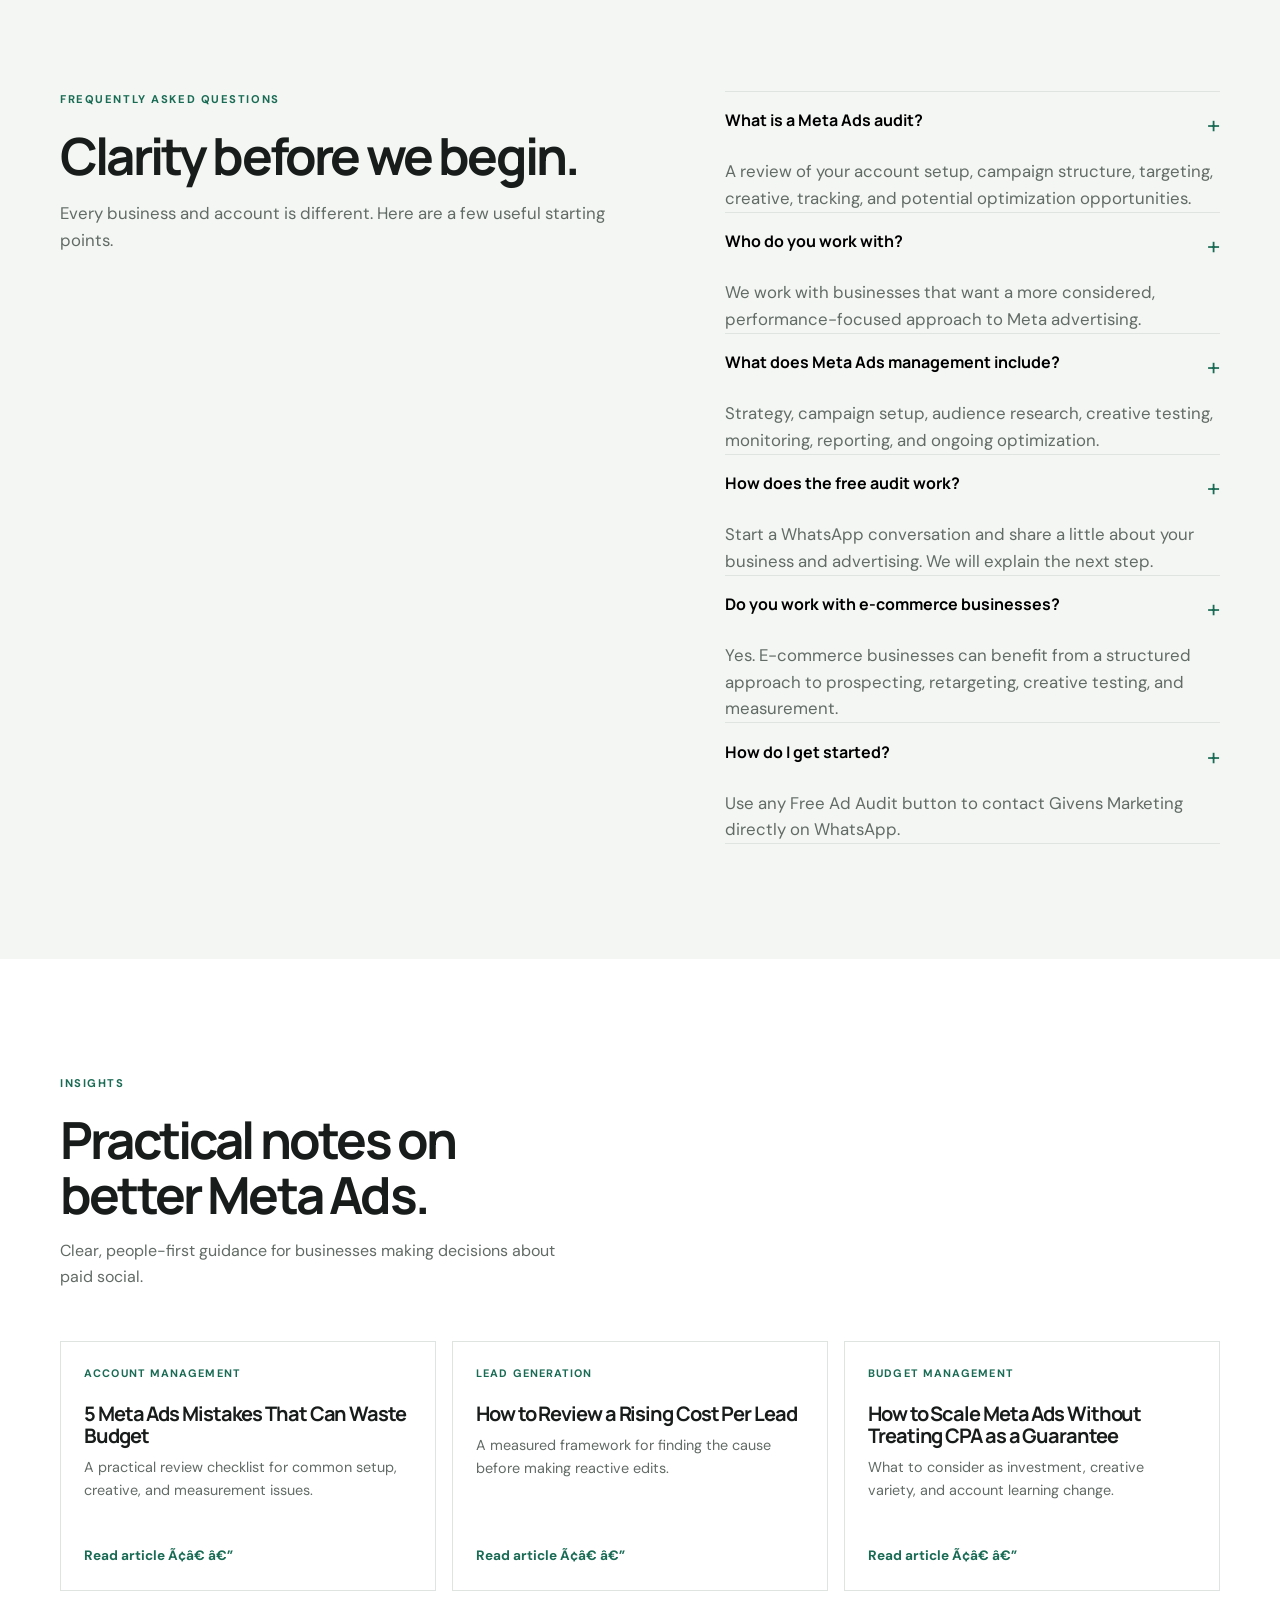
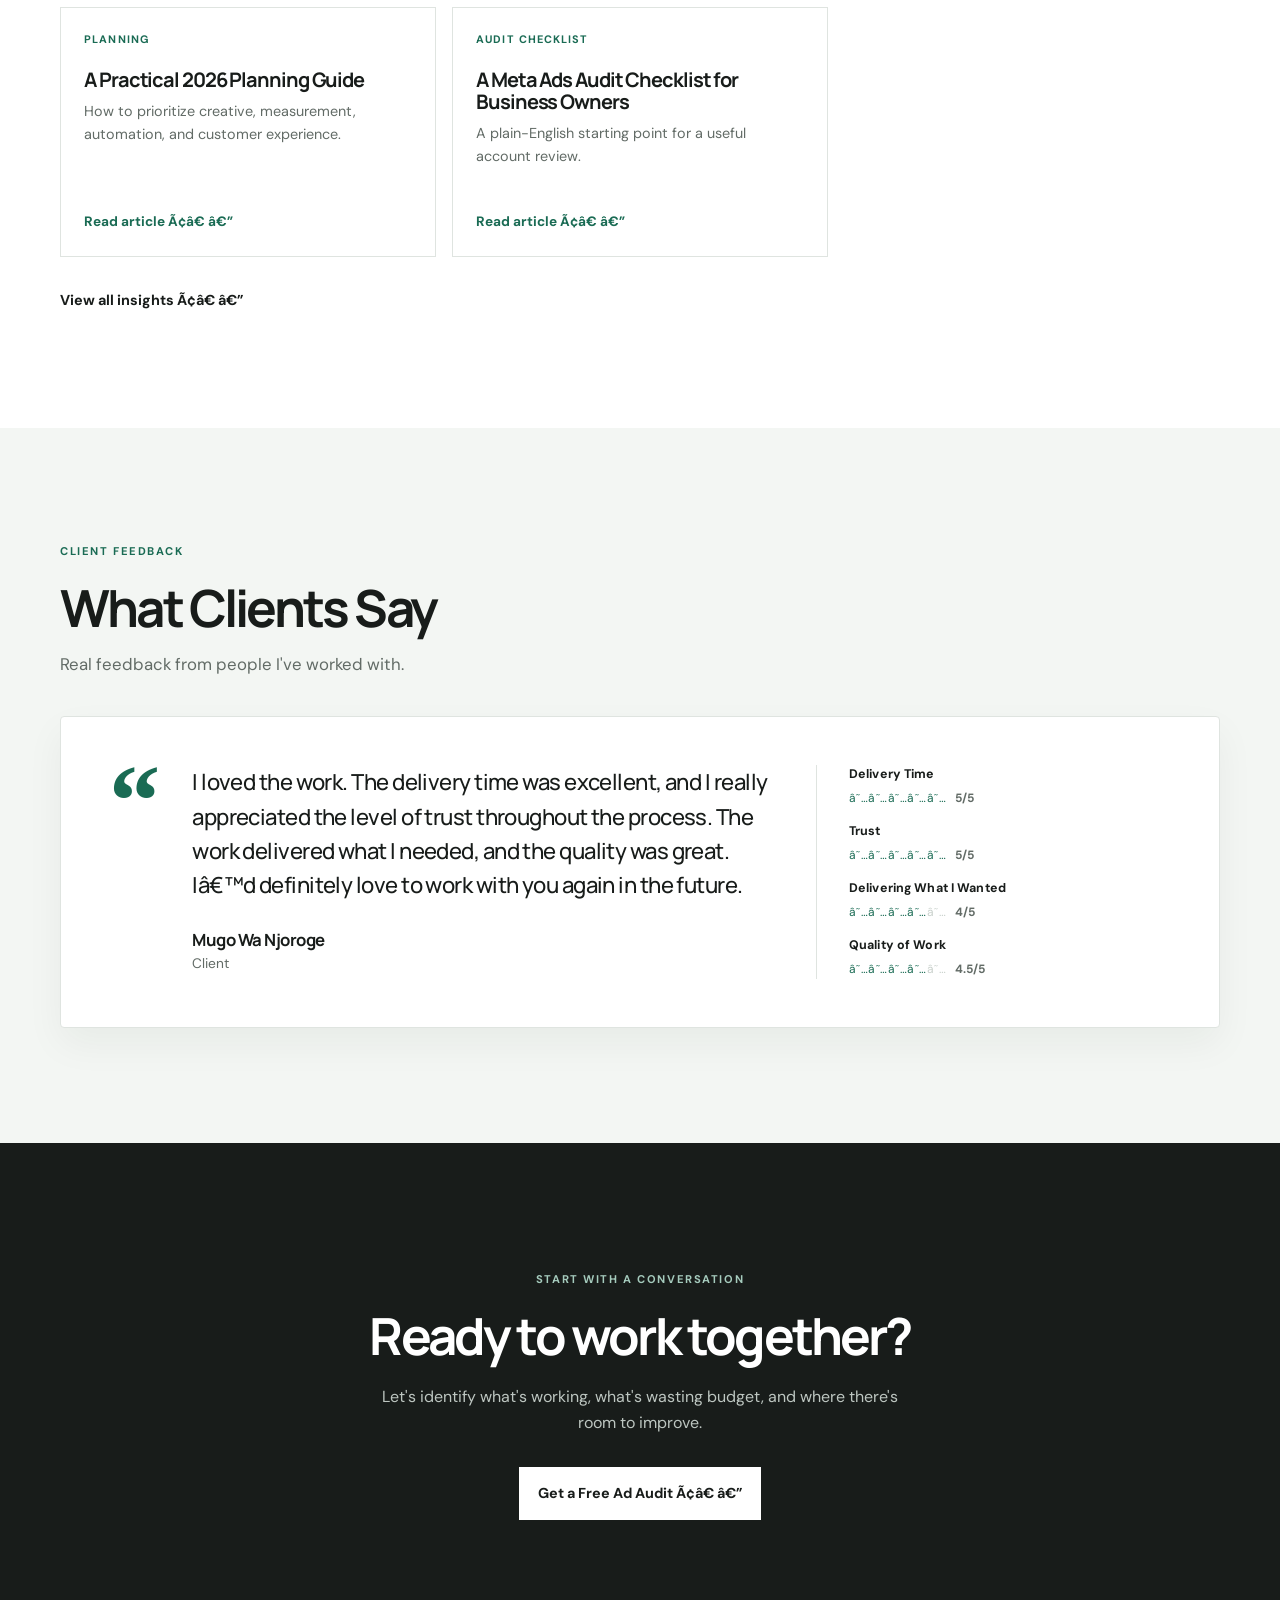
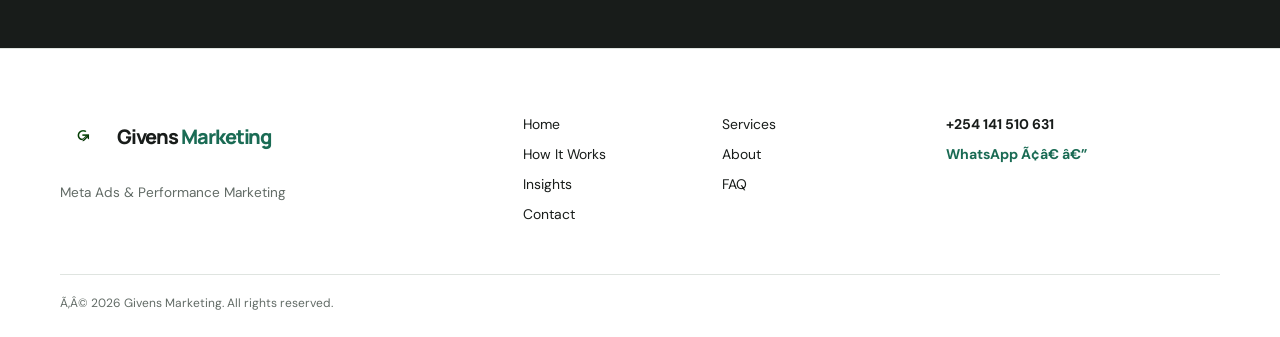
==== commit ade3e4a2: "Add client testimonial section" ====
--- a/index.html
+++ b/index.html
@@ -1,4 +1 @@
-﻿<!doctype html><html lang="en"><head><meta charset="utf-8"><meta name="viewport" content="width=device-width,initial-scale=1"><title>Givens Marketing | Meta Ads That Drive Growth</title><meta name="description" content="Givens Marketing helps businesses improve their Meta Ads through strategy, creative testing, optimization, and data-driven advertising."><meta property="og:title" content="Givens Marketing | Meta Ads That Drive Growth"><meta property="og:type" content="website"><link rel="icon" href="images/favicon.ico"><link rel="preconnect" href="https://fonts.googleapis.com"><link rel="preconnect" href="https://fonts.gstatic.com" crossorigin><link href="https://fonts.googleapis.com/css2?family=DM+Sans:wght@400;500;600;700&family=Manrope:wght@500;600;700;800&display=swap" rel="stylesheet"><link rel="stylesheet" href="style.css"></head><body><a class="skip" href="#main">Skip to content</a><header><div class="wrap nav"><a class="brand" href="#home"><img src="images/logo.png" alt="Givens Marketing logo"> <span>Givens <i>Marketing</i></span></a><button class="menu" aria-label="Open menu" aria-expanded="false"><b></b><b></b></button><nav><a href="#home">Home</a><a href="#services">Services</a><a href="#process">How It Works</a><a href="#about">About</a><a href="#insights">Insights</a><a href="#faq">FAQ</a><a href="#contact">Contact</a><a class="btn small" target="_blank" rel="noopener" href="https://wa.me/254141510631?text=Hello%20Givens%20Marketing%2C%20I%27d%20like%20a%20free%20ad%20audit.">Get a Free Ad Audit</a></nav></div></header><main id="main"><section class="hero" id="home"><div class="wrap hero-grid"><div class="reveal"><p class="eyebrow">Meta Ads &amp; performance marketing</p><h1>Turn Your Ad Spend Into <em>Measurable Growth.</em></h1><p class="lead">Givens Marketing helps businesses improve their Meta Ads through smarter strategy, creative testing, and continuous optimization.</p><div class="actions"><a class="btn" target="_blank" rel="noopener" href="https://wa.me/254141510631?text=Hello%20Givens%20Marketing%2C%20I%27d%20like%20a%20free%20ad%20audit.">Get a Free Ad Audit ↗</a><a class="link" href="#process">See How It Works ↓</a></div></div><div class="dash-wrap reveal"><small>Illustrative campaign view</small><div class="dash"><div class="dashbar">● ● ● &nbsp; Performance overview <b>● Active</b></div><div class="metrics"><div><small>ROAS</small><strong>—</strong><small>Illustrative</small></div><div><small>CTR</small><strong>—</strong><small>Illustrative</small></div><div><small>CPC</small><strong>—</strong><small>Illustrative</small></div></div><div class="chart"><p>Campaign activity <small>Last 30 days</small></p><div class="bars"><i style="--h:38%"></i><i style="--h:56%"></i><i style="--h:45%"></i><i style="--h:70%"></i><i style="--h:62%"></i><i style="--h:88%"></i><i style="--h:76%"></i><i style="--h:96%"></i></div></div><footer>● Testing creative angles <span>Updated today</span></footer></div></div></div></section><section class="position"><div class="wrap reveal"><p class="eyebrow">A specialist approach</p><h2>Focused on one thing:<br>better paid advertising.</h2><p>Givens Marketing is built around Meta Ads—not a long list of disconnected services. That focus means clearer decisions, more thoughtful testing, and an account that gets the attention it deserves.</p></div></section><section class="section" id="services"><div class="wrap"><div class="heading reveal"><p class="eyebrow">What we do</p><h2>Everything Your Meta Ads<br>Need To Perform Better.</h2></div><div class="services"><article class="reveal"><b>01</b><div><h3>Meta Ads Strategy</h3><p>A practical plan shaped around your offer, audience, and business goals.</p></div></article><article class="reveal"><b>02</b><div><h3>Campaign Setup</h3><p>Clean account structures that give campaigns a solid foundation to learn.</p></div></article><article class="reveal"><b>03</b><div><h3>Audience Research</h3><p>Thoughtful targeting and audience signals that support better delivery.</p></div></article><article class="reveal"><b>04</b><div><h3>Creative Testing</h3><p>Structured tests of messages, concepts, hooks, and formats.</p></div></article><article class="reveal"><b>05</b><div><h3>Retargeting</h3><p>Relevant follow-up campaigns for people already considering your business.</p></div></article><article class="reveal"><b>06</b><div><h3>Budget Optimization</h3><p>Budget allocation guided by campaign performance and learning.</p></div></article><article class="reveal"><b>07</b><div><h3>Campaign Monitoring</h3><p>Ongoing attention to delivery, efficiency, and account health.</p></div></article><article class="reveal"><b>08</b><div><h3>Performance Optimization</h3><p>Continuous refinements based on what the data is actually showing.</p></div></article></div></div></section><section class="section dark" id="process"><div class="wrap"><div class="heading reveal"><p class="eyebrow">Our process</p><h2>Clear steps. Better decisions.</h2></div><ol class="steps"><li class="reveal"><b>01</b><h3>Audit</h3><p>Review the existing advertising setup and identify opportunities.</p></li><li class="reveal"><b>02</b><h3>Strategy</h3><p>Build a clear strategy around the business and campaign goals.</p></li><li class="reveal"><b>03</b><h3>Launch</h3><p>Implement campaigns and structured creative testing.</p></li><li class="reveal"><b>04</b><h3>Optimize</h3><p>Monitor performance and continuously improve the campaigns.</p></li></ol></div></section><section class="section soft" id="about"><div class="wrap two"><div class="reveal"><p class="eyebrow">Why Givens Marketing</p><h2>A disciplined approach to paid social.</h2><p>Meta Ads work best when decisions are measured, creative stays fresh, and communication is clear. That is the standard we work to—not inflated promises or vanity metrics.</p></div><ul class="reveal"><li>01 <span>Data-led decisions</span></li><li>02 <span>Continuous testing</span></li><li>03 <span>Clear communication</span></li><li>04 <span>Focused Meta Ads expertise</span></li><li>05 <span>Efficient budget management</span></li></ul></div></section><section class="audit" id="contact"><div class="wrap two"><div class="reveal"><p class="eyebrow">Free Meta Ads audit</p><h2>Not Sure What's<br>Holding Your Ads Back?</h2><p>Get a free review of your Meta Ads and discover where your campaigns may be losing efficiency.</p></div><div class="auditbox reveal"><b>We can review:</b><ul><li>Campaign structure</li><li>Targeting</li><li>Creative</li><li>Budget allocation</li><li>Tracking</li><li>Optimization opportunities</li></ul><a class="btn" target="_blank" rel="noopener" href="https://wa.me/254141510631?text=Hello%20Givens%20Marketing%2C%20I%27d%20like%20my%20free%20ad%20audit.">Get My Free Ad Audit ↗</a></div></div></section><section class="section"><div class="wrap two"><div class="profile-wrap reveal"><img src="images/given-profile-nobg.png" alt="Given, founder of Givens Marketing"></div><div class="reveal"><p class="eyebrow">About Givens Marketing</p><h2>Focused expertise for a channel that keeps moving.</h2><p>Givens Marketing is a performance marketing agency specializing in Meta Ads. We help businesses approach Facebook and Instagram advertising with stronger strategy, structured testing, and steady optimization.</p><a class="link" href="blog/index.html">Read our Meta Ads insights ↗</a></div></div></section><section class="section soft" id="faq"><div class="wrap two faq"><div class="reveal"><p class="eyebrow">Frequently asked questions</p><h2>Clarity before we begin.</h2><p>Every business and account is different. Here are a few useful starting points.</p></div><div class="accord reveal"><div><button>What is a Meta Ads audit?<span>+</span></button><p>A review of your account setup, campaign structure, targeting, creative, tracking, and potential optimization opportunities.</p></div><div><button>Who do you work with?<span>+</span></button><p>We work with businesses that want a more considered, performance-focused approach to Meta advertising.</p></div><div><button>What does Meta Ads management include?<span>+</span></button><p>Strategy, campaign setup, audience research, creative testing, monitoring, reporting, and ongoing optimization.</p></div><div><button>How does the free audit work?<span>+</span></button><p>Start a WhatsApp conversation and share a little about your business and advertising. We will explain the next step.</p></div><div><button>Do you work with e-commerce businesses?<span>+</span></button><p>Yes. E-commerce businesses can benefit from a structured approach to prospecting, retargeting, creative testing, and measurement.</p></div><div><button>How do I get started?<span>+</span></button><p>Use any Free Ad Audit button to contact Givens Marketing directly on WhatsApp.</p></div></div></div></section><section class="section insights" id="insights"><div class="wrap"><div class="heading reveal"><p class="eyebrow">Insights</p><h2>Practical notes on<br>better Meta Ads.</h2><p class="insights-intro">Clear, people-first guidance for businesses making decisions about paid social.</p></div><div class="insight-grid"><a class="insight-card reveal" href="blog/5-meta-ads-mistakes.html"><span>Account management</span><h3>5 Meta Ads Mistakes That Can Waste Budget</h3><p>A practical review checklist for common setup, creative, and measurement issues.</p><b>Read article ↗</b></a><a class="insight-card reveal" href="blog/reduce-cost-per-lead.html"><span>Lead generation</span><h3>How to Review a Rising Cost Per Lead</h3><p>A measured framework for finding the cause before making reactive edits.</p><b>Read article ↗</b></a><a class="insight-card reveal" href="blog/scaling-ads-without-increasing-cpa.html"><span>Budget management</span><h3>How to Scale Meta Ads Without Treating CPA as a Guarantee</h3><p>What to consider as investment, creative variety, and account learning change.</p><b>Read article ↗</b></a><a class="insight-card reveal" href="blog/meta-ads-trends-2026.html"><span>Planning</span><h3>A Practical 2026 Planning Guide</h3><p>How to prioritize creative, measurement, automation, and customer experience.</p><b>Read article ↗</b></a><a class="insight-card reveal" href="blog/meta-ads-audit-checklist.html"><span>Audit checklist</span><h3>A Meta Ads Audit Checklist for Business Owners</h3><p>A plain-English starting point for a useful account review.</p><b>Read article ↗</b></a></div><a class="link all-insights reveal" href="blog/index.html">View all insights ↗</a></div></section><section class="closing"><div class="wrap reveal"><p class="eyebrow">Start with a conversation</p><h2>Ready To Get More From Your Meta Ads?</h2><p>Let's identify what's working, what's wasting budget, and where there's room to improve.</p><a class="btn white" target="_blank" rel="noopener" href="https://wa.me/254141510631?text=Hello%20Givens%20Marketing%2C%20I%27d%20like%20a%20free%20ad%20audit.">Get a Free Ad Audit ↗</a></div></section></main><footer class="sitefoot"><div class="wrap foot"><div><a class="brand" href="#home"><img src="images/logo.png" alt="Givens Marketing logo"> <span>Givens <i>Marketing</i></span></a><p>Meta Ads &amp; Performance Marketing</p></div><div><a href="#home">Home</a><a href="#services">Services</a><a href="#process">How It Works</a><a href="#about">About</a><a href="#insights">Insights</a><a href="#faq">FAQ</a><a href="#contact">Contact</a></div><div><a href="tel:+254141510631">+254 141 510 631</a><a target="_blank" rel="noopener" href="https://wa.me/254141510631">WhatsApp ↗</a></div></div><p class="copyright wrap">© <span id="year"></span> Givens Marketing. All rights reserved.</p></footer><script src="script.js"></script></body></html>
-
-
-
+<!doctype html><html lang="en"><head><meta charset="utf-8"><meta name="viewport" content="width=device-width,initial-scale=1"><title>Givens Marketing | Meta Ads That Drive Growth</title><meta name="description" content="Givens Marketing helps businesses improve their Meta Ads through strategy, creative testing, optimization, and data-driven advertising."><meta property="og:title" content="Givens Marketing | Meta Ads That Drive Growth"><meta property="og:type" content="website"><link rel="icon" href="images/favicon.ico"><link rel="preconnect" href="https://fonts.googleapis.com"><link rel="preconnect" href="https://fonts.gstatic.com" crossorigin><link href="https://fonts.googleapis.com/css2?family=DM+Sans:wght@400;500;600;700&family=Manrope:wght@500;600;700;800&display=swap" rel="stylesheet"><link rel="stylesheet" href="style.css"></head><body><a class="skip" href="#main">Skip to content</a><header><div class="wrap nav"><a class="brand" href="#home"><img src="images/logo.png" alt="Givens Marketing logo"> <span>Givens <i>Marketing</i></span></a><button class="menu" aria-label="Open menu" aria-expanded="false"><b></b><b></b></button><nav><a href="#home">Home</a><a href="#services">Services</a><a href="#process">How It Works</a><a href="#about">About</a><a href="#insights">Insights</a><a href="#faq">FAQ</a><a href="#contact">Contact</a><a class="btn small" target="_blank" rel="noopener" href="https://wa.me/254141510631?text=Hello%20Givens%20Marketing%2C%20I%27d%20like%20a%20free%20ad%20audit.">Get a Free Ad Audit</a></nav></div></header><main id="main"><section class="hero" id="home"><div class="wrap hero-grid"><div class="reveal"><p class="eyebrow">Meta Ads &amp; performance marketing</p><h1>Turn Your Ad Spend Into <em>Measurable Growth.</em></h1><p class="lead">Givens Marketing helps businesses improve their Meta Ads through smarter strategy, creative testing, and continuous optimization.</p><div class="actions"><a class="btn" target="_blank" rel="noopener" href="https://wa.me/254141510631?text=Hello%20Givens%20Marketing%2C%20I%27d%20like%20a%20free%20ad%20audit.">Get a Free Ad Audit Ã¢â€ â€”</a><a class="link" href="#process">See How It Works Ã¢â€ â€œ</a></div></div><div class="dash-wrap reveal"><small>Illustrative campaign view</small><div class="dash"><div class="dashbar">Ã¢â€”Â Ã¢â€”Â Ã¢â€”Â &nbsp; Performance overview <b>Ã¢â€”Â Active</b></div><div class="metrics"><div><small>ROAS</small><strong>Ã¢â‚¬â€</strong><small>Illustrative</small></div><div><small>CTR</small><strong>Ã¢â‚¬â€</strong><small>Illustrative</small></div><div><small>CPC</small><strong>Ã¢â‚¬â€</strong><small>Illustrative</small></div></div><div class="chart"><p>Campaign activity <small>Last 30 days</small></p><div class="bars"><i style="--h:38%"></i><i style="--h:56%"></i><i style="--h:45%"></i><i style="--h:70%"></i><i style="--h:62%"></i><i style="--h:88%"></i><i style="--h:76%"></i><i style="--h:96%"></i></div></div><footer>Ã¢â€”Â Testing creative angles <span>Updated today</span></footer></div></div></div></section><section class="position"><div class="wrap reveal"><p class="eyebrow">A specialist approach</p><h2>Focused on one thing:<br>better paid advertising.</h2><p>Givens Marketing is built around Meta AdsÃ¢â‚¬â€not a long list of disconnected services. That focus means clearer decisions, more thoughtful testing, and an account that gets the attention it deserves.</p></div></section><section class="section" id="services"><div class="wrap"><div class="heading reveal"><p class="eyebrow">What we do</p><h2>Everything Your Meta Ads<br>Need To Perform Better.</h2></div><div class="services"><article class="reveal"><b>01</b><div><h3>Meta Ads Strategy</h3><p>A practical plan shaped around your offer, audience, and business goals.</p></div></article><article class="reveal"><b>02</b><div><h3>Campaign Setup</h3><p>Clean account structures that give campaigns a solid foundation to learn.</p></div></article><article class="reveal"><b>03</b><div><h3>Audience Research</h3><p>Thoughtful targeting and audience signals that support better delivery.</p></div></article><article class="reveal"><b>04</b><div><h3>Creative Testing</h3><p>Structured tests of messages, concepts, hooks, and formats.</p></div></article><article class="reveal"><b>05</b><div><h3>Retargeting</h3><p>Relevant follow-up campaigns for people already considering your business.</p></div></article><article class="reveal"><b>06</b><div><h3>Budget Optimization</h3><p>Budget allocation guided by campaign performance and learning.</p></div></article><article class="reveal"><b>07</b><div><h3>Campaign Monitoring</h3><p>Ongoing attention to delivery, efficiency, and account health.</p></div></article><article class="reveal"><b>08</b><div><h3>Performance Optimization</h3><p>Continuous refinements based on what the data is actually showing.</p></div></article></div></div></section><section class="section dark" id="process"><div class="wrap"><div class="heading reveal"><p class="eyebrow">Our process</p><h2>Clear steps. Better decisions.</h2></div><ol class="steps"><li class="reveal"><b>01</b><h3>Audit</h3><p>Review the existing advertising setup and identify opportunities.</p></li><li class="reveal"><b>02</b><h3>Strategy</h3><p>Build a clear strategy around the business and campaign goals.</p></li><li class="reveal"><b>03</b><h3>Launch</h3><p>Implement campaigns and structured creative testing.</p></li><li class="reveal"><b>04</b><h3>Optimize</h3><p>Monitor performance and continuously improve the campaigns.</p></li></ol></div></section><section class="section soft" id="about"><div class="wrap two"><div class="reveal"><p class="eyebrow">Why Givens Marketing</p><h2>A disciplined approach to paid social.</h2><p>Meta Ads work best when decisions are measured, creative stays fresh, and communication is clear. That is the standard we work toÃ¢â‚¬â€not inflated promises or vanity metrics.</p></div><ul class="reveal"><li>01 <span>Data-led decisions</span></li><li>02 <span>Continuous testing</span></li><li>03 <span>Clear communication</span></li><li>04 <span>Focused Meta Ads expertise</span></li><li>05 <span>Efficient budget management</span></li></ul></div></section><section class="audit" id="contact"><div class="wrap two"><div class="reveal"><p class="eyebrow">Free Meta Ads audit</p><h2>Not Sure What's<br>Holding Your Ads Back?</h2><p>Get a free review of your Meta Ads and discover where your campaigns may be losing efficiency.</p></div><div class="auditbox reveal"><b>We can review:</b><ul><li>Campaign structure</li><li>Targeting</li><li>Creative</li><li>Budget allocation</li><li>Tracking</li><li>Optimization opportunities</li></ul><a class="btn" target="_blank" rel="noopener" href="https://wa.me/254141510631?text=Hello%20Givens%20Marketing%2C%20I%27d%20like%20my%20free%20ad%20audit.">Get My Free Ad Audit Ã¢â€ â€”</a></div></div></section><section class="section"><div class="wrap two"><div class="profile-wrap reveal"><img src="images/given-profile-nobg.png" alt="Given, founder of Givens Marketing"></div><div class="reveal"><p class="eyebrow">About Givens Marketing</p><h2>Focused expertise for a channel that keeps moving.</h2><p>Givens Marketing is a performance marketing agency specializing in Meta Ads. We help businesses approach Facebook and Instagram advertising with stronger strategy, structured testing, and steady optimization.</p><a class="link" href="blog/index.html">Read our Meta Ads insights Ã¢â€ â€”</a></div></div></section><section class="section soft" id="faq"><div class="wrap two faq"><div class="reveal"><p class="eyebrow">Frequently asked questions</p><h2>Clarity before we begin.</h2><p>Every business and account is different. Here are a few useful starting points.</p></div><div class="accord reveal"><div><button>What is a Meta Ads audit?<span>+</span></button><p>A review of your account setup, campaign structure, targeting, creative, tracking, and potential optimization opportunities.</p></div><div><button>Who do you work with?<span>+</span></button><p>We work with businesses that want a more considered, performance-focused approach to Meta advertising.</p></div><div><button>What does Meta Ads management include?<span>+</span></button><p>Strategy, campaign setup, audience research, creative testing, monitoring, reporting, and ongoing optimization.</p></div><div><button>How does the free audit work?<span>+</span></button><p>Start a WhatsApp conversation and share a little about your business and advertising. We will explain the next step.</p></div><div><button>Do you work with e-commerce businesses?<span>+</span></button><p>Yes. E-commerce businesses can benefit from a structured approach to prospecting, retargeting, creative testing, and measurement.</p></div><div><button>How do I get started?<span>+</span></button><p>Use any Free Ad Audit button to contact Givens Marketing directly on WhatsApp.</p></div></div></div></section><section class="section insights" id="insights"><div class="wrap"><div class="heading reveal"><p class="eyebrow">Insights</p><h2>Practical notes on<br>better Meta Ads.</h2><p class="insights-intro">Clear, people-first guidance for businesses making decisions about paid social.</p></div><div class="insight-grid"><a class="insight-card reveal" href="blog/5-meta-ads-mistakes.html"><span>Account management</span><h3>5 Meta Ads Mistakes That Can Waste Budget</h3><p>A practical review checklist for common setup, creative, and measurement issues.</p><b>Read article Ã¢â€ â€”</b></a><a class="insight-card reveal" href="blog/reduce-cost-per-lead.html"><span>Lead generation</span><h3>How to Review a Rising Cost Per Lead</h3><p>A measured framework for finding the cause before making reactive edits.</p><b>Read article Ã¢â€ â€”</b></a><a class="insight-card reveal" href="blog/scaling-ads-without-increasing-cpa.html"><span>Budget management</span><h3>How to Scale Meta Ads Without Treating CPA as a Guarantee</h3><p>What to consider as investment, creative variety, and account learning change.</p><b>Read article Ã¢â€ â€”</b></a><a class="insight-card reveal" href="blog/meta-ads-trends-2026.html"><span>Planning</span><h3>A Practical 2026 Planning Guide</h3><p>How to prioritize creative, measurement, automation, and customer experience.</p><b>Read article Ã¢â€ â€”</b></a><a class="insight-card reveal" href="blog/meta-ads-audit-checklist.html"><span>Audit checklist</span><h3>A Meta Ads Audit Checklist for Business Owners</h3><p>A plain-English starting point for a useful account review.</p><b>Read article Ã¢â€ â€”</b></a></div><a class="link all-insights reveal" href="blog/index.html">View all insights Ã¢â€ â€”</a></div></section><section class="section testimonials" id="testimonials"><div class="wrap"><div class="heading reveal"><p class="eyebrow">Client feedback</p><h2>What Clients Say</h2><p class="testimonials-intro">Real feedback from people I've worked with.</p></div><article class="testimonial-card reveal"><div class="testimonial-quote" aria-hidden="true">&ldquo;</div><div class="testimonial-main"><blockquote><p>I loved the work. The delivery time was excellent, and I really appreciated the level of trust throughout the process. The work delivered what I needed, and the quality was great. Iâ€™d definitely love to work with you again in the future.</p></blockquote><footer class="testimonial-client"><strong>Mugo Wa Njoroge</strong><span>Client</span></footer></div><dl class="testimonial-ratings"><div><dt>Delivery Time</dt><dd><span class="rating-stars" aria-label="5 out of 5">â˜…â˜…â˜…â˜…â˜…</span><b>5/5</b></dd></div><div><dt>Trust</dt><dd><span class="rating-stars" aria-label="5 out of 5">â˜…â˜…â˜…â˜…â˜…</span><b>5/5</b></dd></div><div><dt>Delivering What I Wanted</dt><dd><span class="rating-stars" aria-label="4 out of 5">â˜…â˜…â˜…â˜…<i>â˜…</i></span><b>4/5</b></dd></div><div><dt>Quality of Work</dt><dd><span class="rating-stars" aria-label="4.5 out of 5">â˜…â˜…â˜…â˜…<i>â˜…</i></span><b>4.5/5</b></dd></div></dl></article></div></section><section class="closing"><div class="wrap reveal"><p class="eyebrow">Start with a conversation</p><h2>Ready to work together?</h2><p>Let's identify what's working, what's wasting budget, and where there's room to improve.</p><a class="btn white" target="_blank" rel="noopener" href="https://wa.me/254141510631?text=Hello%20Givens%20Marketing%2C%20I%27d%20like%20a%20free%20ad%20audit.">Get a Free Ad Audit Ã¢â€ â€”</a></div></section></main><footer class="sitefoot"><div class="wrap foot"><div><a class="brand" href="#home"><img src="images/logo.png" alt="Givens Marketing logo"> <span>Givens <i>Marketing</i></span></a><p>Meta Ads &amp; Performance Marketing</p></div><div><a href="#home">Home</a><a href="#services">Services</a><a href="#process">How It Works</a><a href="#about">About</a><a href="#insights">Insights</a><a href="#faq">FAQ</a><a href="#contact">Contact</a></div><div><a href="tel:+254141510631">+254 141 510 631</a><a target="_blank" rel="noopener" href="https://wa.me/254141510631">WhatsApp Ã¢â€ â€”</a></div></div><p class="copyright wrap">Ã‚Â© <span id="year"></span> Givens Marketing. All rights reserved.</p></footer><script src="script.js"></script></body></html>
--- a/style.css
+++ b/style.css
@@ -1,4 +1,7 @@
-﻿:root{--ink:#181c1a;--muted:#626b66;--line:#dfe4e0;--soft:#f3f6f3;--green:#1a6b54;--green2:#10513e;--max:1160px;--display:Manrope,sans-serif;--body:"DM Sans",sans-serif}*{box-sizing:border-box}html{scroll-behavior:smooth}body{margin:0;color:var(--ink);font:16px/1.6 var(--body)}a{color:inherit;text-decoration:none}.wrap{width:min(1160px,calc(100% - 48px));margin:auto}.skip{position:fixed;top:-4rem;left:1rem;background:#000;color:#fff;padding:.7rem;z-index:20}.skip:focus{top:1rem}header{position:sticky;z-index:10;top:0;background:#fffc;backdrop-filter:blur(12px);border-bottom:1px solid transparent}header.scrolled{border-color:var(--line)}.nav{height:78px;display:flex;align-items:center;justify-content:space-between}.brand,h1,h2,h3{font-family:var(--display);letter-spacing:-.055em}.brand{font-size:1.25rem;font-weight:800;display:inline-flex;align-items:center;gap:.55rem}.brand img{width:48px;height:48px;object-fit:contain;border-radius:50%}.brand i{font-style:normal;color:var(--green)}nav{display:flex;align-items:center;gap:1.55rem;font-size:.88rem;font-weight:700}.btn{display:inline-block;padding:.85rem 1.1rem;background:var(--green);border:1px solid var(--green);color:#fff;font-weight:700;font-size:.9rem;transition:.2s}.btn:hover{transform:translateY(-2px);background:var(--green2)}.small{padding:.63rem .9rem;font-size:.8rem}.menu{display:none;border:0;background:none}.menu b{display:block;width:24px;height:2px;background:var(--ink);margin:5px}.hero{padding:clamp(4.5rem,9vw,8.5rem) 0 6rem;overflow:hidden}.hero-grid,.two{display:grid;grid-template-columns:1fr .9fr;align-items:center;gap:clamp(3rem,9vw,9rem)}.eyebrow{margin:0 0 1.2rem;color:var(--green);font-size:.7rem;font-weight:700;letter-spacing:.14em;text-transform:uppercase}h1,h2,h3{line-height:1.08;margin:0}h1{max-width:760px;font-size:clamp(2.8rem,5.3vw,5.4rem)}h1 em{font-style:normal;color:var(--green)}h2{font-size:clamp(2.15rem,4vw,4rem)}.lead,.position p:last-child,.two p:not(.eyebrow){color:var(--muted);font-size:1.05rem;max-width:570px}.actions{display:flex;align-items:center;gap:1.6rem;margin-top:2rem}.link{font-weight:700;font-size:.9rem}.dash-wrap>small{display:block;margin-bottom:.75rem;color:var(--muted);font-size:.68rem;text-transform:uppercase;letter-spacing:.1em}.dash{background:#fff;border:1px solid var(--line);box-shadow:0 18px 50px #14221913;padding:1rem}.dashbar{display:flex;gap:.7rem;padding-bottom:1rem;border-bottom:1px solid var(--line);color:var(--muted);font-size:.7rem}.dashbar b{margin-left:auto;color:var(--green)}.metrics{display:grid;grid-template-columns:repeat(3,1fr);gap:.6rem;padding:1rem 0}.metrics div{background:var(--soft);padding:.75rem}.metrics small{display:block;color:var(--muted);font-size:.65rem}.metrics strong{font:1.5rem var(--display)}.chart{border:1px solid var(--line);padding:.8rem}.chart p{margin:0;font-size:.72rem;font-weight:bold}.chart p small{float:right;color:var(--muted);font-weight:400}.bars{height:120px;display:flex;align-items:end;gap:7%;padding:1rem 4% 0;margin-top:.7rem;border-bottom:1px solid var(--line);background:repeating-linear-gradient(transparent 0 29%,#edf0ee 30%)}.bars i{height:var(--h);width:7%;background:var(--green);animation:grow .8s both}.bars i:nth-child(even){opacity:.5}.dash footer{padding-top:.7rem;font-size:.65rem;color:var(--muted)}.dash footer:first-letter{color:var(--green)}.dash footer span{float:right}.position,.soft{background:var(--soft)}.position{padding:5.8rem 0}.position p:last-child{max-width:670px}.section{padding:clamp(5rem,9vw,8rem) 0}.heading{margin-bottom:3.2rem}.services{border-top:1px solid var(--line)}.services article{display:grid;grid-template-columns:75px 1fr;gap:1rem;padding:1.35rem 0;border-bottom:1px solid var(--line);transition:.2s}.services article:hover{padding-left:.6rem}.services article>b,.steps b{font-size:.72rem;letter-spacing:.1em;color:var(--green);padding-top:.25rem}.services h3{font-size:1.2rem}.services p{margin:.3rem 0 0;color:var(--muted)}.dark,.closing{background:var(--ink);color:#fff}.dark .eyebrow,.closing .eyebrow{color:#a5cbbd}.steps{padding:0;margin:3.4rem 0 0;display:grid;grid-template-columns:repeat(4,1fr);list-style:none;border-top:1px solid #414945}.steps li{padding:1.4rem 1.3rem 0 0;margin-right:1.3rem;border-right:1px solid #414945}.steps h3{font-size:1.3rem;margin:3rem 0 .6rem}.steps p{margin:0;color:#b8c0bc;font-size:.92rem}.two ul{list-style:none;padding:0;margin:0;border-top:1px solid var(--line)}.two li{padding:1rem 0;border-bottom:1px solid var(--line);color:var(--green);font-weight:700;font-size:.72rem;letter-spacing:.1em}.two li span{color:var(--ink);font:700 1.02rem var(--display);letter-spacing:-.02em;margin-left:2rem}.audit{padding:clamp(5rem,9vw,8rem) 0;background:var(--green);color:#fff}.audit .eyebrow{color:#cce2da}.audit p:not(.eyebrow){color:#e0eeea;max-width:480px}.auditbox{background:#fff;color:var(--ink);padding:2rem;box-shadow:0 15px 45px #0002}.auditbox ul{columns:2;list-style:none;padding:0;margin:1rem 0 1.5rem;font-size:.9rem}.auditbox li:before{content:'✓';color:var(--green);margin-right:.5rem;font-weight:bold}.monogram{background:var(--soft);color:var(--green);font:800 clamp(5rem,12vw,10rem)/1 var(--display);letter-spacing:-.12em;text-align:center;padding:clamp(2rem,6vw,5rem) 1rem}.faq{align-items:start}.accord>div{border-top:1px solid var(--line)}.accord>div:last-child{border-bottom:1px solid var(--line)}.accord button{width:100%;border:0;background:transparent;text-align:left;padding:1.1rem 0;display:flex;justify-content:space-between;font:700 1rem var(--display);cursor:pointer}.accord button span{color:var(--green);font:1.5rem var(--body)}.accord p{display:grid;grid-template-rows:0fr;overflow:hidden;margin:0;color:var(--muted);transition:.25s}.accord .active p{grid-template-rows:1fr;padding-bottom:1.1rem}.accord .active span{transform:rotate(45deg)}.closing{text-align:center;padding:clamp(5rem,10vw,9rem) 0}.closing h2{max-width:800px;margin:auto}.closing p:not(.eyebrow){max-width:540px;margin:1.3rem auto 2rem;color:#bdc6c1}.white{background:#fff;color:var(--ink);border-color:#fff}.sitefoot{padding:4rem 0 1.5rem;border-top:1px solid var(--line)}.foot{display:grid;grid-template-columns:1.1fr 1fr .7fr;gap:2rem}.foot p,.copyright{color:var(--muted);font-size:.85rem}.foot>div:nth-child(2){display:grid;grid-template-columns:repeat(2,1fr);gap:.5rem;font-size:.87rem}.foot>div:last-child{display:flex;flex-direction:column;gap:.5rem;font-weight:bold;font-size:.88rem}.foot>div:last-child a:last-child{color:var(--green)}.copyright{border-top:1px solid var(--line);margin-top:3rem;padding-top:1.2rem;font-size:.75rem}.reveal{opacity:0;transform:translateY(16px);transition:.55s}.visible{opacity:1;transform:none}@keyframes grow{from{height:0}}@media(max-width:800px){.wrap{width:min(100% - 36px,1160px)}.menu{display:block}.menu.open b:first-child{transform:translateY(3.5px) rotate(45deg)}.menu.open b:last-child{transform:translateY(-3.5px) rotate(-45deg)}nav{position:fixed;top:78px;left:0;right:0;background:#fff;padding:1.5rem 1.1rem;display:grid;gap:1rem;border-bottom:1px solid var(--line);transform:translateY(-130%);opacity:0;pointer-events:none;transition:.25s}nav.open{transform:none;opacity:1;pointer-events:auto}.hero-grid,.two{grid-template-columns:1fr;gap:3.5rem}.steps{grid-template-columns:repeat(2,1fr);gap:1rem}.steps li{margin:0}.steps li:nth-child(even){border-right:0}.foot{grid-template-columns:1fr 1fr}.foot>div:first-child{grid-column:1/-1}}@media(max-width:480px){.wrap{width:min(100% - 30px,1160px)}.actions{align-items:flex-start;flex-direction:column;gap:1.1rem}.metrics{gap:.35rem}.metrics div{padding:.6rem}.dash footer span{display:none}.steps{grid-template-columns:1fr}.steps li{border-right:0;border-bottom:1px solid #414945;padding-bottom:1.3rem}.steps h3{margin-top:1.4rem}.auditbox ul{columns:1}.foot{grid-template-columns:1fr}.foot>div:first-child{grid-column:auto}}
+:root{--ink:#181c1a;--muted:#626b66;--line:#dfe4e0;--soft:#f3f6f3;--green:#1a6b54;--green2:#10513e;--max:1160px;--display:Manrope,sans-serif;--body:"DM Sans",sans-serif}*{box-sizing:border-box}html{scroll-behavior:smooth}body{margin:0;color:var(--ink);font:16px/1.6 var(--body)}a{color:inherit;text-decoration:none}.wrap{width:min(1160px,calc(100% - 48px));margin:auto}.skip{position:fixed;top:-4rem;left:1rem;background:#000;color:#fff;padding:.7rem;z-index:20}.skip:focus{top:1rem}header{position:sticky;z-index:10;top:0;background:#fffc;backdrop-filter:blur(12px);border-bottom:1px solid transparent}header.scrolled{border-color:var(--line)}.nav{height:78px;display:flex;align-items:center;justify-content:space-between}.brand,h1,h2,h3{font-family:var(--display);letter-spacing:-.055em}.brand{font-size:1.25rem;font-weight:800;display:inline-flex;align-items:center;gap:.55rem}.brand img{width:48px;height:48px;object-fit:contain;border-radius:50%}.brand i{font-style:normal;color:var(--green)}nav{display:flex;align-items:center;gap:1.55rem;font-size:.88rem;font-weight:700}.btn{display:inline-block;padding:.85rem 1.1rem;background:var(--green);border:1px solid var(--green);color:#fff;font-weight:700;font-size:.9rem;transition:.2s}.btn:hover{transform:translateY(-2px);background:var(--green2)}.small{padding:.63rem .9rem;font-size:.8rem}.menu{display:none;border:0;background:none}.menu b{display:block;width:24px;height:2px;background:var(--ink);margin:5px}.hero{padding:clamp(4.5rem,9vw,8.5rem) 0 6rem;overflow:hidden}.hero-grid,.two{display:grid;grid-template-columns:1fr .9fr;align-items:center;gap:clamp(3rem,9vw,9rem)}.eyebrow{margin:0 0 1.2rem;color:var(--green);font-size:.7rem;font-weight:700;letter-spacing:.14em;text-transform:uppercase}h1,h2,h3{line-height:1.08;margin:0}h1{max-width:760px;font-size:clamp(2.8rem,5.3vw,5.4rem)}h1 em{font-style:normal;color:var(--green)}h2{font-size:clamp(2.15rem,4vw,4rem)}.lead,.position p:last-child,.two p:not(.eyebrow){color:var(--muted);font-size:1.05rem;max-width:570px}.actions{display:flex;align-items:center;gap:1.6rem;margin-top:2rem}.link{font-weight:700;font-size:.9rem}.dash-wrap>small{display:block;margin-bottom:.75rem;color:var(--muted);font-size:.68rem;text-transform:uppercase;letter-spacing:.1em}.dash{background:#fff;border:1px solid var(--line);box-shadow:0 18px 50px #14221913;padding:1rem}.dashbar{display:flex;gap:.7rem;padding-bottom:1rem;border-bottom:1px solid var(--line);color:var(--muted);font-size:.7rem}.dashbar b{margin-left:auto;color:var(--green)}.metrics{display:grid;grid-template-columns:repeat(3,1fr);gap:.6rem;padding:1rem 0}.metrics div{background:var(--soft);padding:.75rem}.metrics small{display:block;color:var(--muted);font-size:.65rem}.metrics strong{font:1.5rem var(--display)}.chart{border:1px solid var(--line);padding:.8rem}.chart p{margin:0;font-size:.72rem;font-weight:bold}.chart p small{float:right;color:var(--muted);font-weight:400}.bars{height:120px;display:flex;align-items:end;gap:7%;padding:1rem 4% 0;margin-top:.7rem;border-bottom:1px solid var(--line);background:repeating-linear-gradient(transparent 0 29%,#edf0ee 30%)}.bars i{height:var(--h);width:7%;background:var(--green);animation:grow .8s both}.bars i:nth-child(even){opacity:.5}.dash footer{padding-top:.7rem;font-size:.65rem;color:var(--muted)}.dash footer:first-letter{color:var(--green)}.dash footer span{float:right}.position,.soft{background:var(--soft)}.position{padding:5.8rem 0}.position p:last-child{max-width:670px}.section{padding:clamp(5rem,9vw,8rem) 0}.heading{margin-bottom:3.2rem}.services{border-top:1px solid var(--line)}.services article{display:grid;grid-template-columns:75px 1fr;gap:1rem;padding:1.35rem 0;border-bottom:1px solid var(--line);transition:.2s}.services article:hover{padding-left:.6rem}.services article>b,.steps b{font-size:.72rem;letter-spacing:.1em;color:var(--green);padding-top:.25rem}.services h3{font-size:1.2rem}.services p{margin:.3rem 0 0;color:var(--muted)}.dark,.closing{background:var(--ink);color:#fff}.dark .eyebrow,.closing .eyebrow{color:#a5cbbd}.steps{padding:0;margin:3.4rem 0 0;display:grid;grid-template-columns:repeat(4,1fr);list-style:none;border-top:1px solid #414945}.steps li{padding:1.4rem 1.3rem 0 0;margin-right:1.3rem;border-right:1px solid #414945}.steps h3{font-size:1.3rem;margin:3rem 0 .6rem}.steps p{margin:0;color:#b8c0bc;font-size:.92rem}.two ul{list-style:none;padding:0;margin:0;border-top:1px solid var(--line)}.two li{padding:1rem 0;border-bottom:1px solid var(--line);color:var(--green);font-weight:700;font-size:.72rem;letter-spacing:.1em}.two li span{color:var(--ink);font:700 1.02rem var(--display);letter-spacing:-.02em;margin-left:2rem}.audit{padding:clamp(5rem,9vw,8rem) 0;background:var(--green);color:#fff}.audit .eyebrow{color:#cce2da}.audit p:not(.eyebrow){color:#e0eeea;max-width:480px}.auditbox{background:#fff;color:var(--ink);padding:2rem;box-shadow:0 15px 45px #0002}.auditbox ul{columns:2;list-style:none;padding:0;margin:1rem 0 1.5rem;font-size:.9rem}.auditbox li:before{content:'✓';color:var(--green);margin-right:.5rem;font-weight:bold}.monogram{background:var(--soft);color:var(--green);font:800 clamp(5rem,12vw,10rem)/1 var(--display);letter-spacing:-.12em;text-align:center;padding:clamp(2rem,6vw,5rem) 1rem}.faq{align-items:start}.accord>div{border-top:1px solid var(--line)}.accord>div:last-child{border-bottom:1px solid var(--line)}.accord button{width:100%;border:0;background:transparent;text-align:left;padding:1.1rem 0;display:flex;justify-content:space-between;font:700 1rem var(--display);cursor:pointer}.accord button span{color:var(--green);font:1.5rem var(--body)}.accord p{display:grid;grid-template-rows:0fr;overflow:hidden;margin:0;color:var(--muted);transition:.25s}.accord .active p{grid-template-rows:1fr;padding-bottom:1.1rem}.accord .active span{transform:rotate(45deg)}.closing{text-align:center;padding:clamp(5rem,10vw,9rem) 0}.closing h2{max-width:800px;margin:auto}.closing p:not(.eyebrow){max-width:540px;margin:1.3rem auto 2rem;color:#bdc6c1}.white{background:#fff;color:var(--ink);border-color:#fff}.sitefoot{padding:4rem 0 1.5rem;border-top:1px solid var(--line)}.foot{display:grid;grid-template-columns:1.1fr 1fr .7fr;gap:2rem}.foot p,.copyright{color:var(--muted);font-size:.85rem}.foot>div:nth-child(2){display:grid;grid-template-columns:repeat(2,1fr);gap:.5rem;font-size:.87rem}.foot>div:last-child{display:flex;flex-direction:column;gap:.5rem;font-weight:bold;font-size:.88rem}.foot>div:last-child a:last-child{color:var(--green)}.copyright{border-top:1px solid var(--line);margin-top:3rem;padding-top:1.2rem;font-size:.75rem}.reveal{opacity:0;transform:translateY(16px);transition:.55s}.visible{opacity:1;transform:none}@keyframes grow{from{height:0}}@media(max-width:800px){.wrap{width:min(100% - 36px,1160px)}.menu{display:block}.menu.open b:first-child{transform:translateY(3.5px) rotate(45deg)}.menu.open b:last-child{transform:translateY(-3.5px) rotate(-45deg)}nav{position:fixed;top:78px;left:0;right:0;background:#fff;padding:1.5rem 1.1rem;display:grid;gap:1rem;border-bottom:1px solid var(--line);transform:translateY(-130%);opacity:0;pointer-events:none;transition:.25s}nav.open{transform:none;opacity:1;pointer-events:auto}.hero-grid,.two{grid-template-columns:1fr;gap:3.5rem}.steps{grid-template-columns:repeat(2,1fr);gap:1rem}.steps li{margin:0}.steps li:nth-child(even){border-right:0}.foot{grid-template-columns:1fr 1fr}.foot>div:first-child{grid-column:1/-1}}@media(max-width:480px){.wrap{width:min(100% - 30px,1160px)}.actions{align-items:flex-start;flex-direction:column;gap:1.1rem}.metrics{gap:.35rem}.metrics div{padding:.6rem}.dash footer span{display:none}.steps{grid-template-columns:1fr}.steps li{border-right:0;border-bottom:1px solid #414945;padding-bottom:1.3rem}.steps h3{margin-top:1.4rem}.auditbox ul{columns:1}.foot{grid-template-columns:1fr}.foot>div:first-child{grid-column:auto}}
 .profile-wrap{min-height:360px;display:grid;place-items:end center;overflow:hidden;background:linear-gradient(145deg,#eef4f1,#dcebe4);border:1px solid var(--line)}.profile-wrap img{display:block;width:min(100%,480px);max-height:470px;object-fit:contain;object-position:bottom}.profile-wrap:before{content:"";position:absolute}.profile-wrap{position:relative}.profile-wrap:after{content:"";position:absolute;width:68%;height:68%;border-radius:50%;background:#c6ddd2;bottom:-28%;z-index:0}.profile-wrap img{position:relative;z-index:1}
 
 .insights-intro{max-width:520px;color:var(--muted);margin:1rem 0 0}.insight-grid{display:grid;grid-template-columns:repeat(3,1fr);gap:1rem}.insight-card{min-height:250px;border:1px solid var(--line);padding:1.45rem;display:flex;flex-direction:column;transition:transform .2s,box-shadow .2s}.insight-card:hover{transform:translateY(-3px);box-shadow:0 15px 35px #16251c12}.insight-card span{color:var(--green);font-size:.68rem;font-weight:700;letter-spacing:.1em;text-transform:uppercase}.insight-card h3{font-size:1.25rem;margin:1.3rem 0 .6rem}.insight-card p{color:var(--muted);font-size:.9rem;margin:0}.insight-card b{font-size:.85rem;color:var(--green);margin-top:auto;padding-top:1.4rem}.all-insights{display:inline-block;margin-top:2rem}@media(max-width:800px){.insight-grid{grid-template-columns:repeat(2,1fr)}}@media(max-width:480px){.insight-grid{grid-template-columns:1fr}}
+
+.testimonials{background:var(--soft)}.testimonials .heading{margin-bottom:2.4rem}.testimonials-intro{margin:1rem 0 0;color:var(--muted);font-size:1.05rem}.testimonial-card{display:grid;grid-template-columns:auto minmax(0,1.25fr) minmax(260px,.75fr);gap:2rem;align-items:start;background:#fff;border:1px solid var(--line);border-radius:4px;padding:clamp(1.5rem,4vw,3rem);box-shadow:0 16px 38px #16251c0d}.testimonial-quote{color:var(--green);font:800 clamp(4rem,8vw,6.5rem)/.7 Georgia,serif}.testimonial-main blockquote{margin:0}.testimonial-main blockquote p{margin:0;color:var(--ink);font:500 clamp(1.1rem,1.8vw,1.38rem)/1.55 var(--display);letter-spacing:-.025em}.testimonial-client{display:flex;flex-direction:column;gap:.1rem;margin-top:1.6rem}.testimonial-client strong{font:700 1.05rem var(--display);letter-spacing:-.03em}.testimonial-client span{color:var(--muted);font-size:.86rem}.testimonial-ratings{display:grid;gap:.85rem;margin:0;padding-left:2rem;border-left:1px solid var(--line)}.testimonial-ratings div{display:grid;gap:.25rem}.testimonial-ratings dt{font-size:.78rem;font-weight:700;letter-spacing:.01em}.testimonial-ratings dd{display:flex;align-items:center;gap:.55rem;margin:0}.rating-stars{color:var(--green);font-size:.75rem;letter-spacing:.04em;white-space:nowrap}.rating-stars i{color:#c8d0cb;font-style:normal}.testimonial-ratings b{font-size:.75rem;color:var(--muted)}
+@media(max-width:800px){.testimonial-card{grid-template-columns:auto 1fr;gap:1.5rem}.testimonial-ratings{grid-column:1/-1;grid-template-columns:repeat(2,1fr);padding:1.4rem 0 0;border-left:0;border-top:1px solid var(--line)}}@media(max-width:480px){.testimonial-card{grid-template-columns:1fr;gap:1rem;padding:1.4rem}.testimonial-quote{font-size:4.5rem}.testimonial-ratings{grid-template-columns:1fr;gap:.8rem}.testimonial-main blockquote p{font-size:1.08rem}}
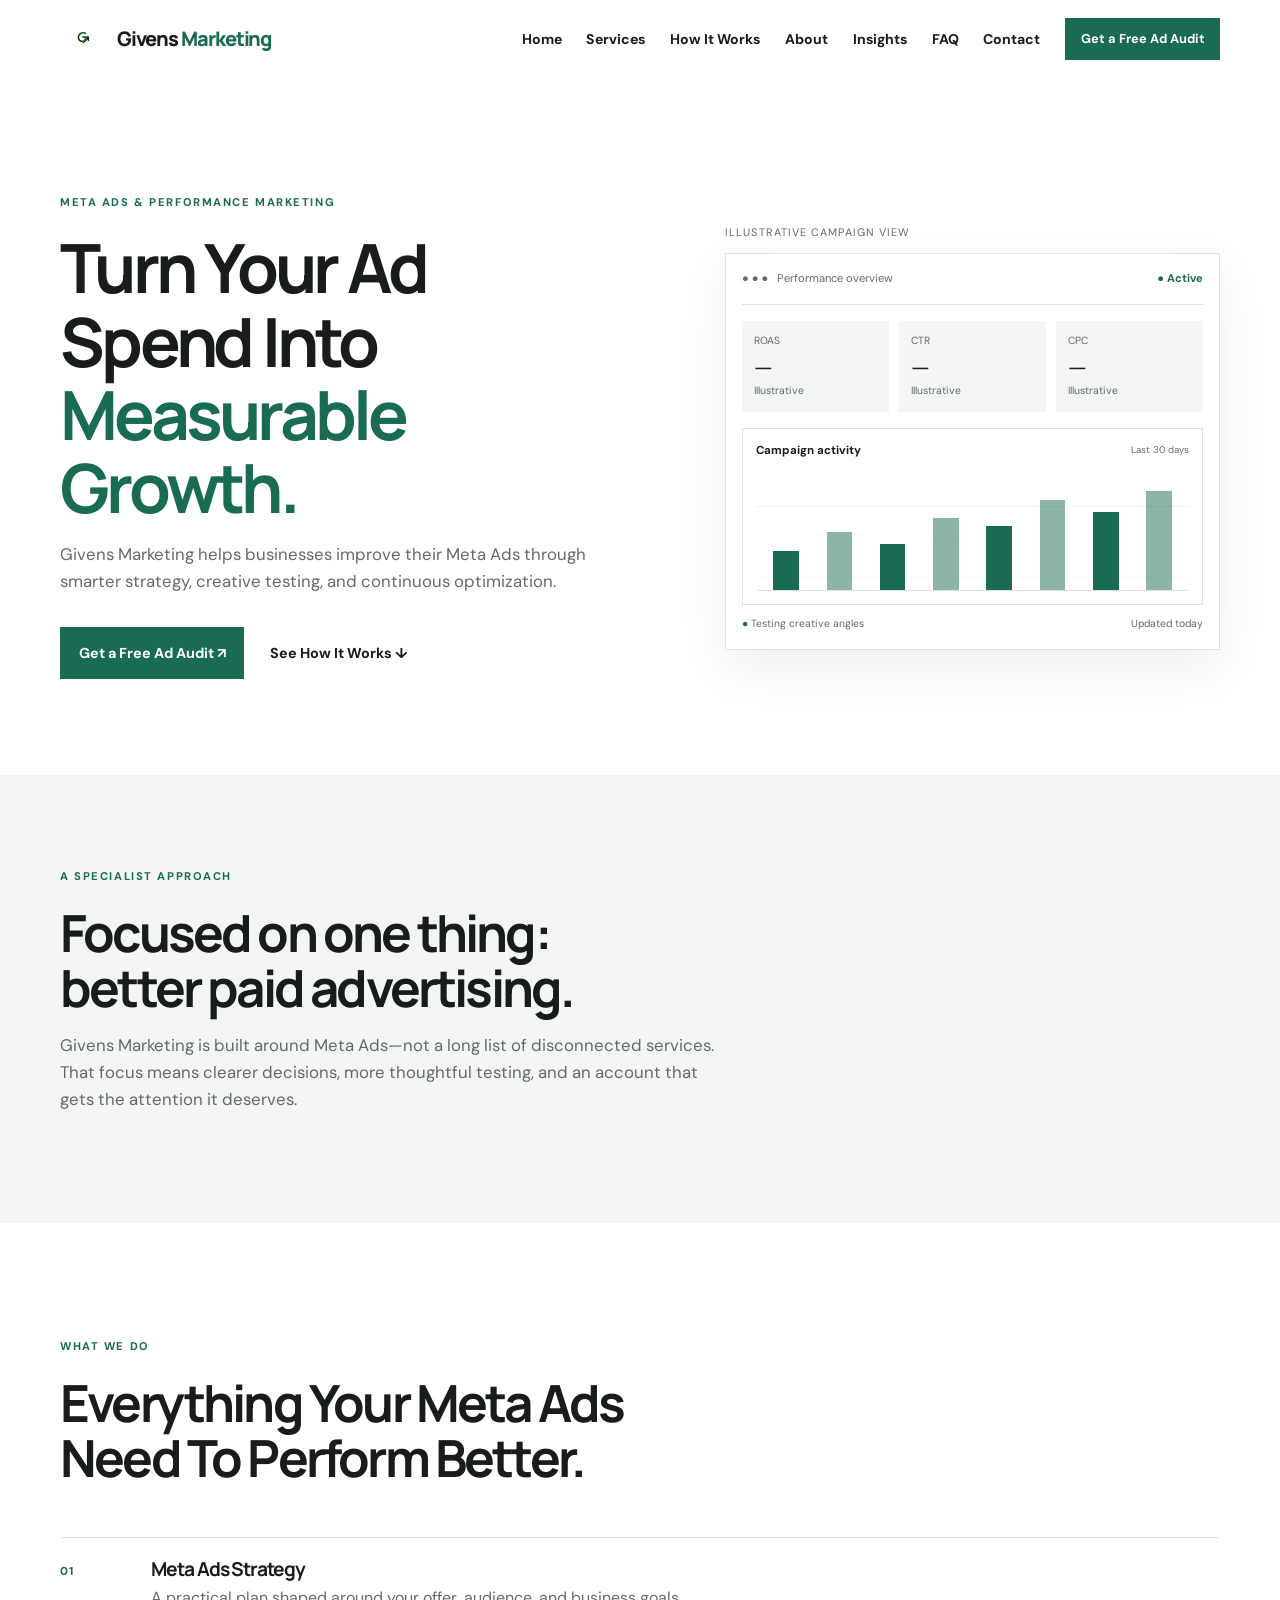
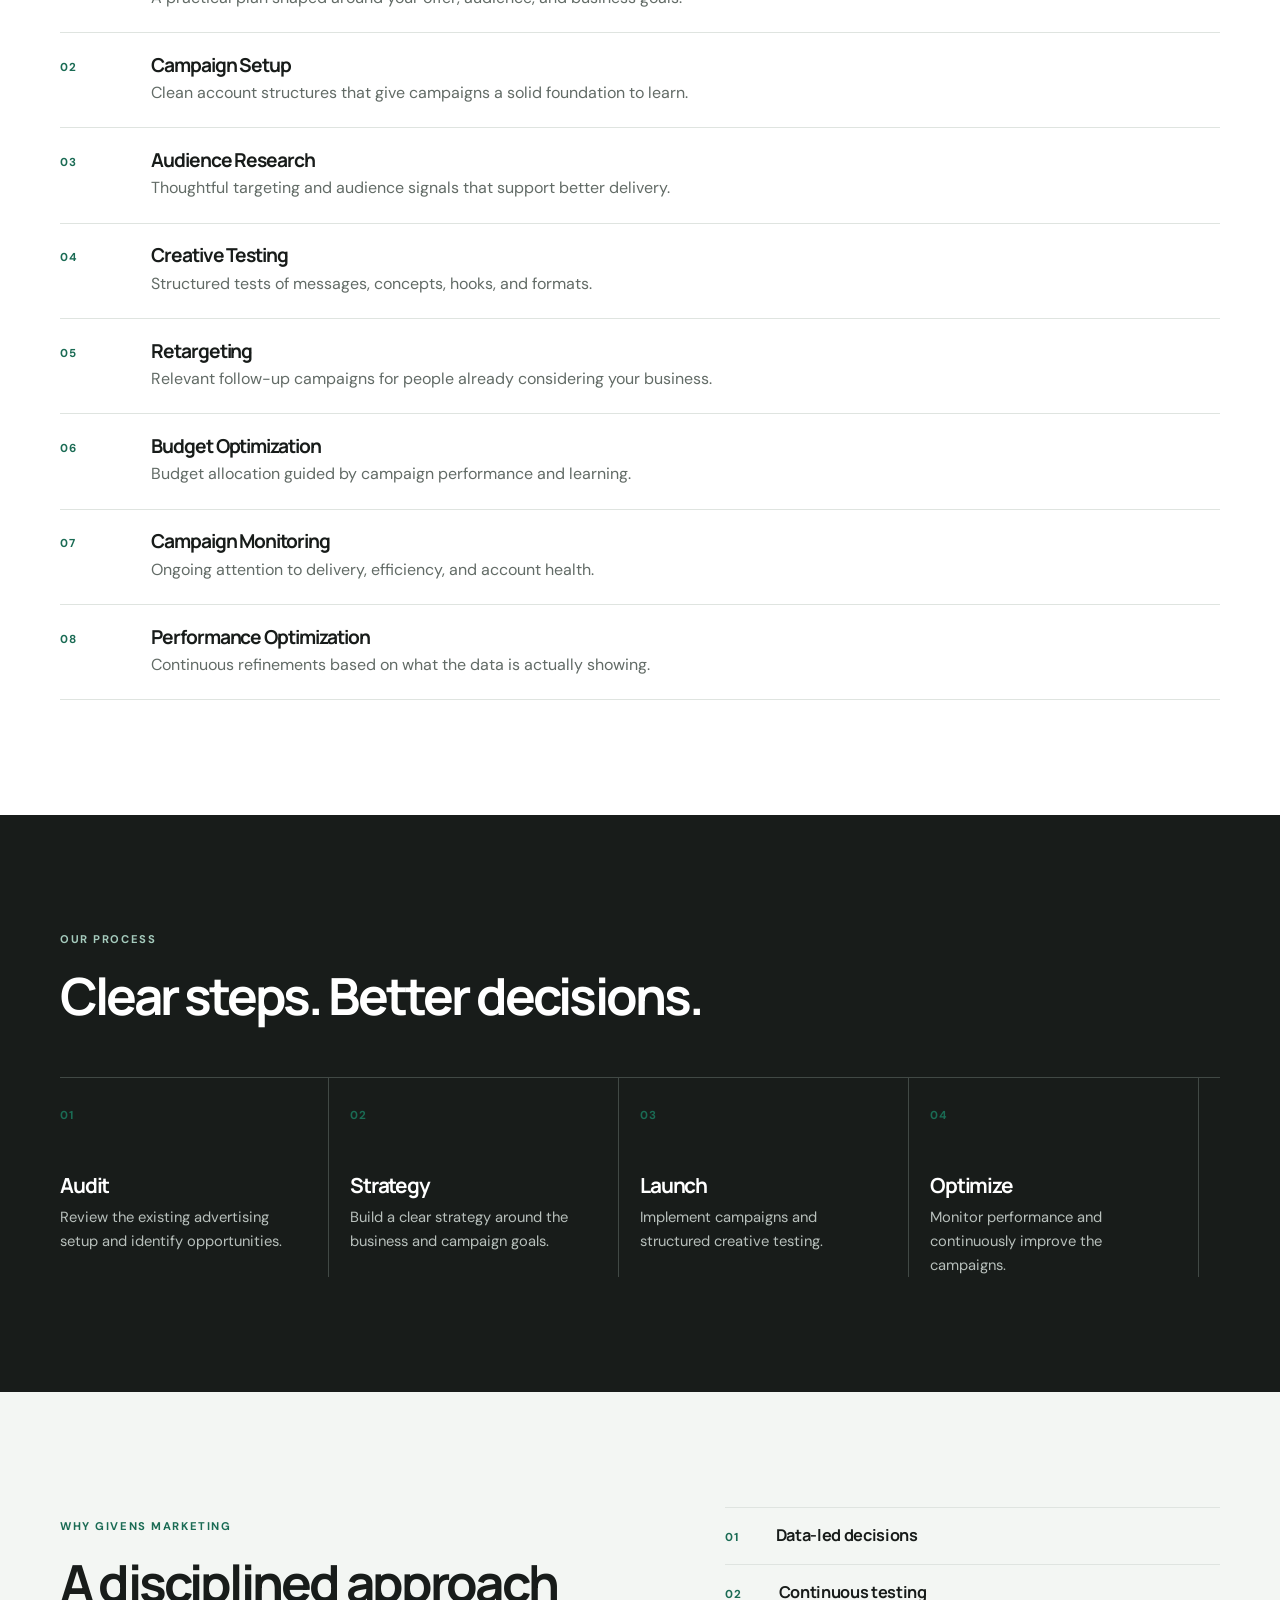
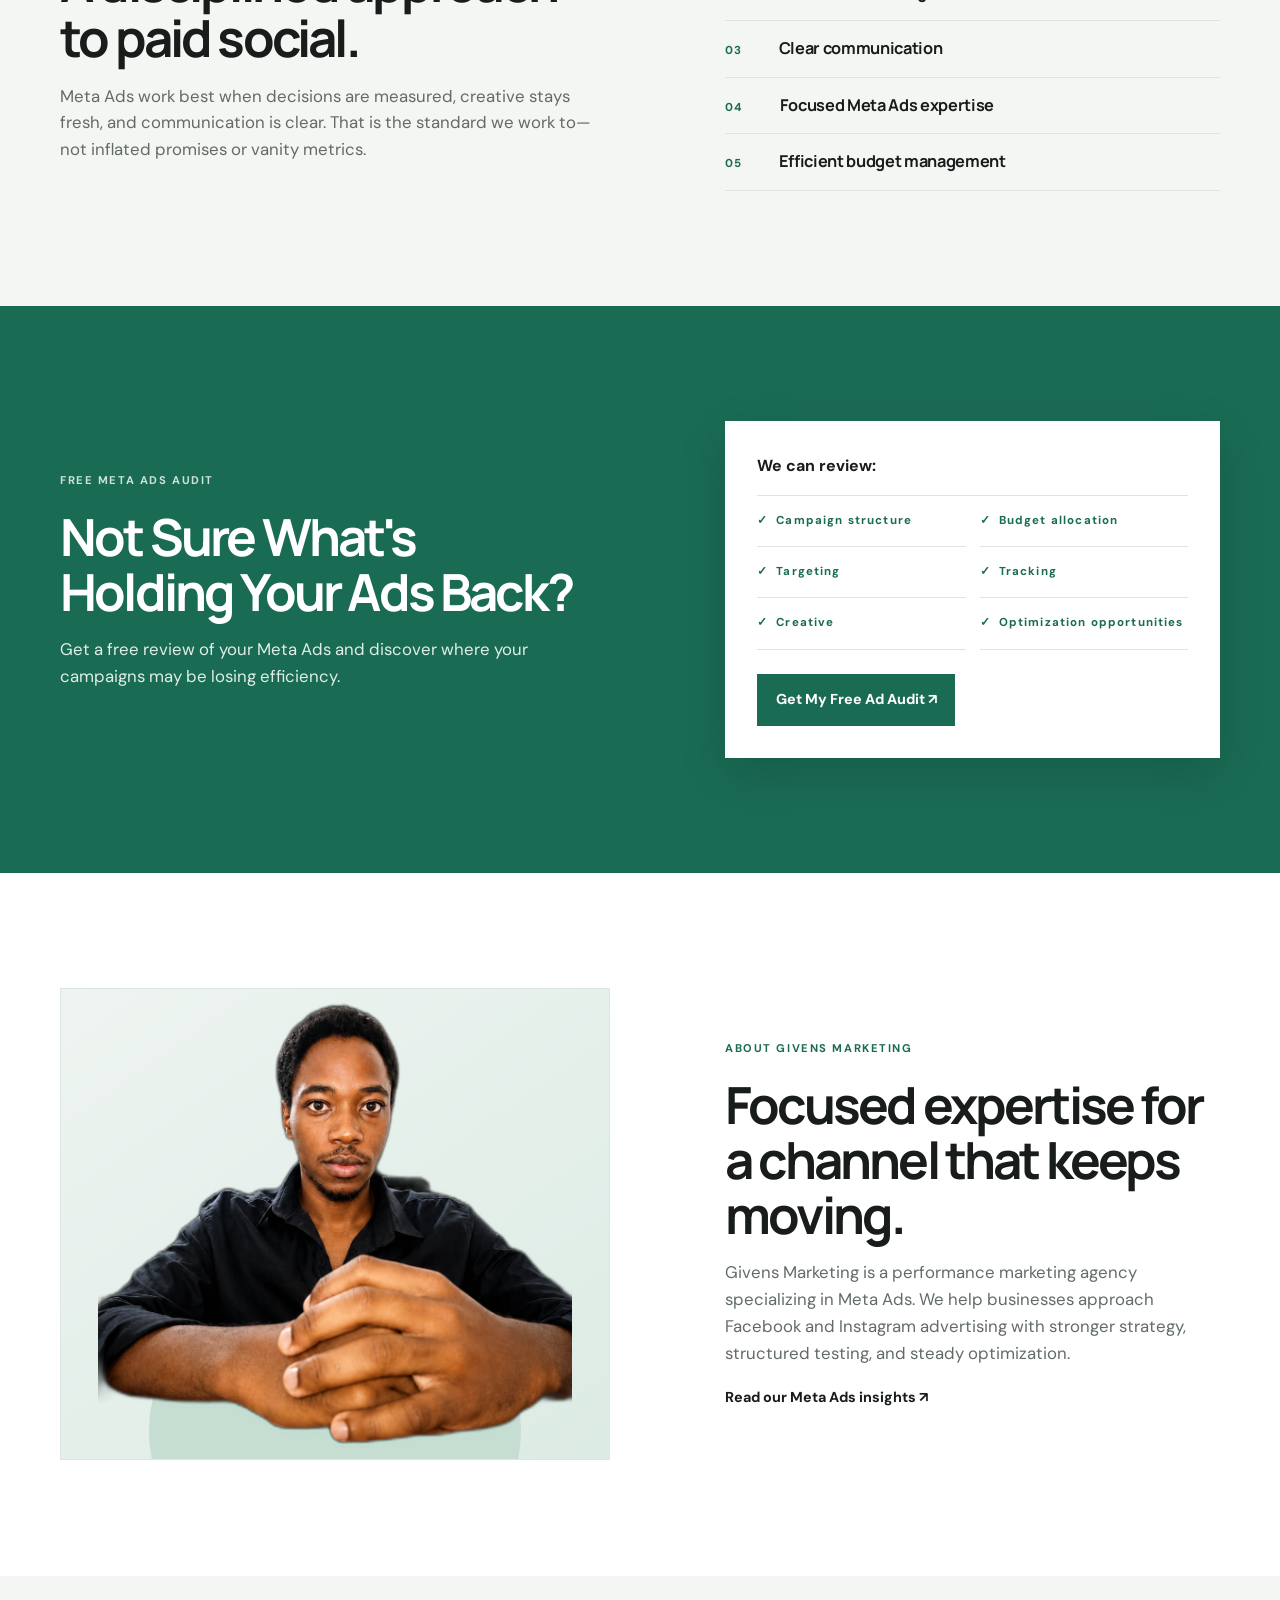
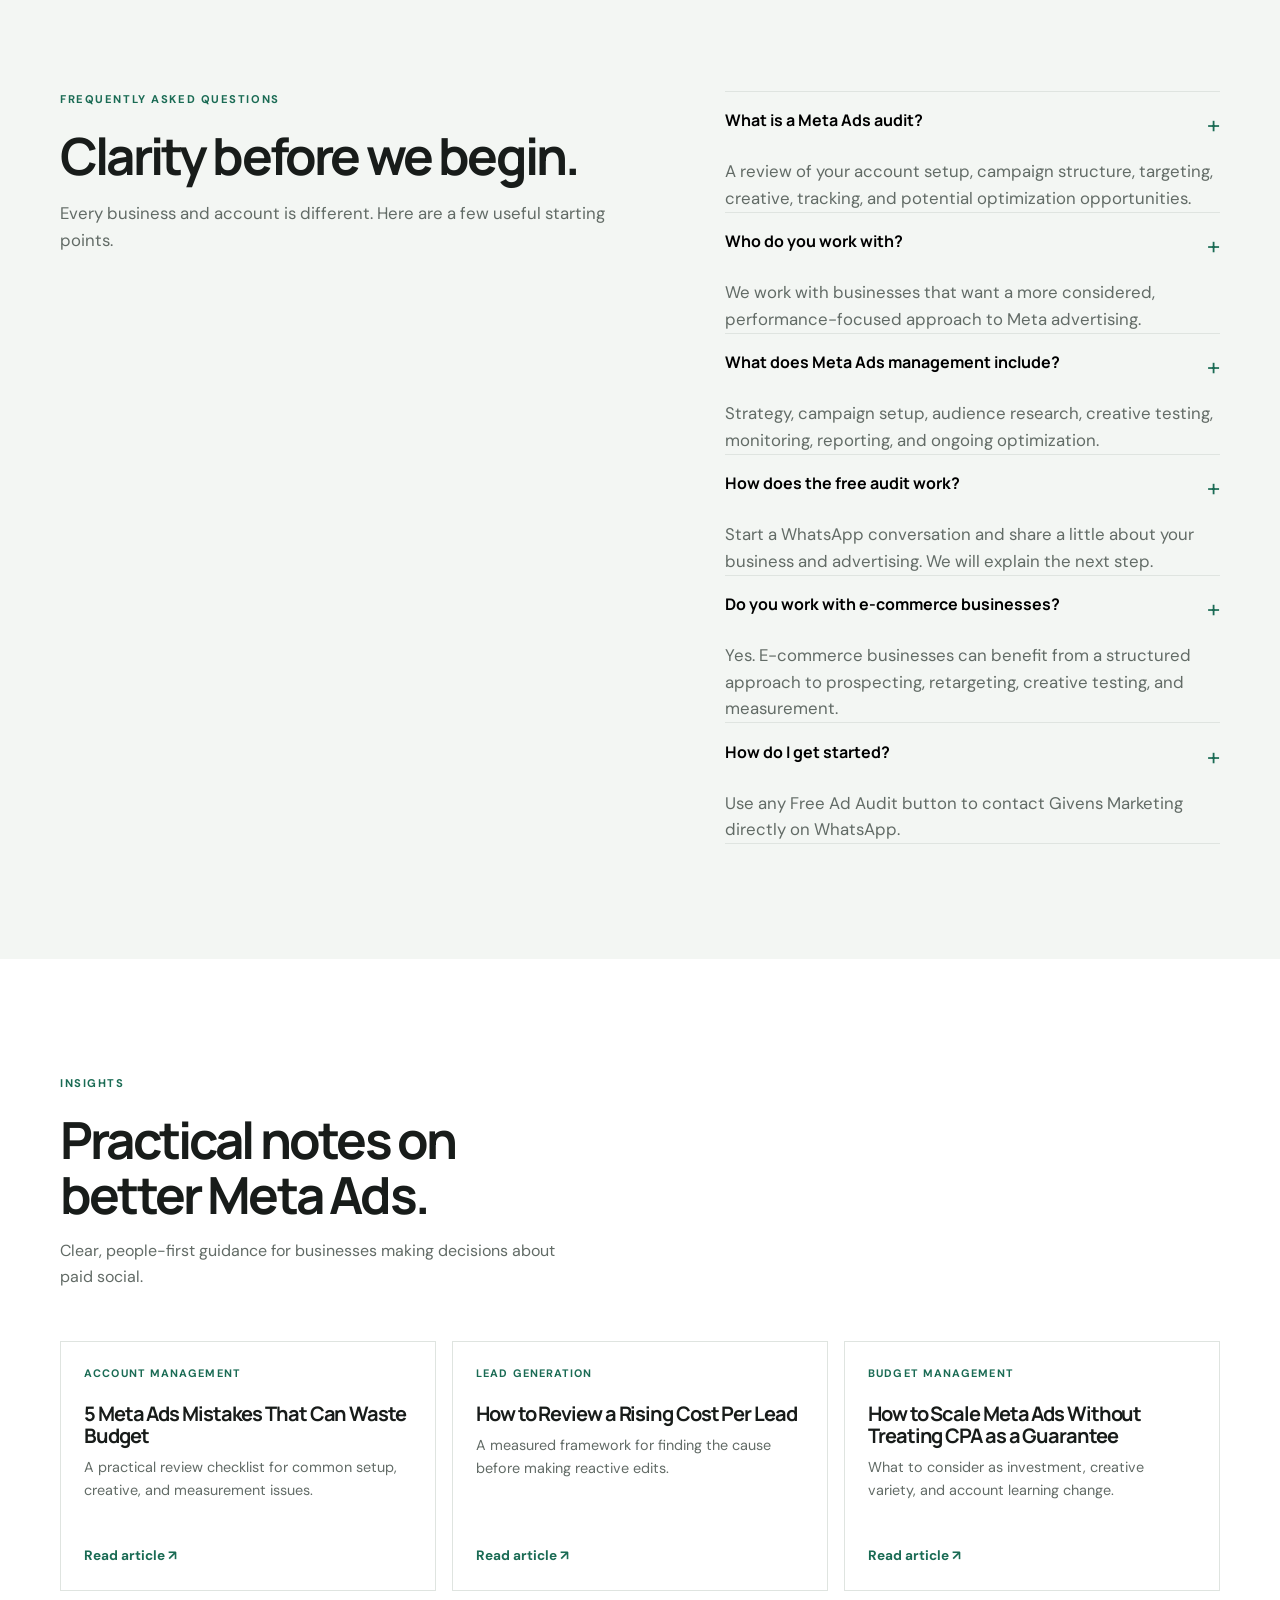
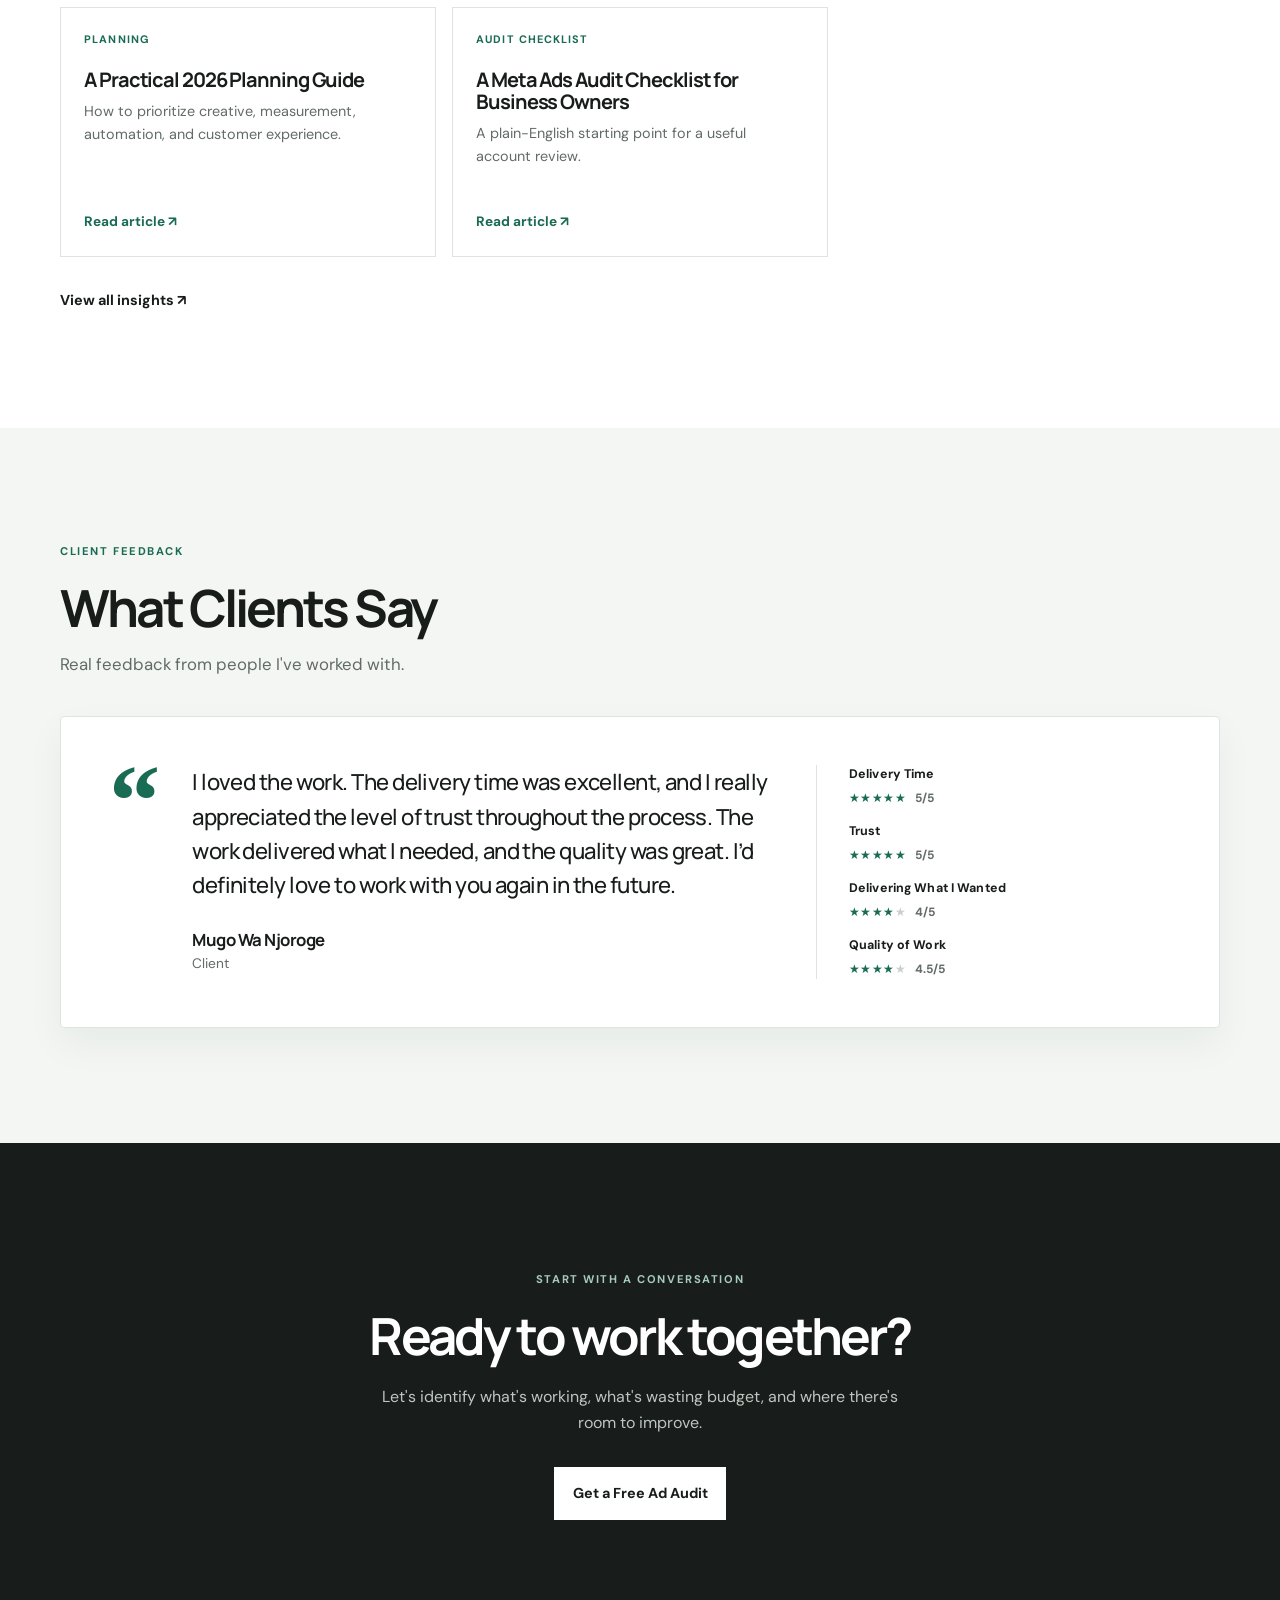
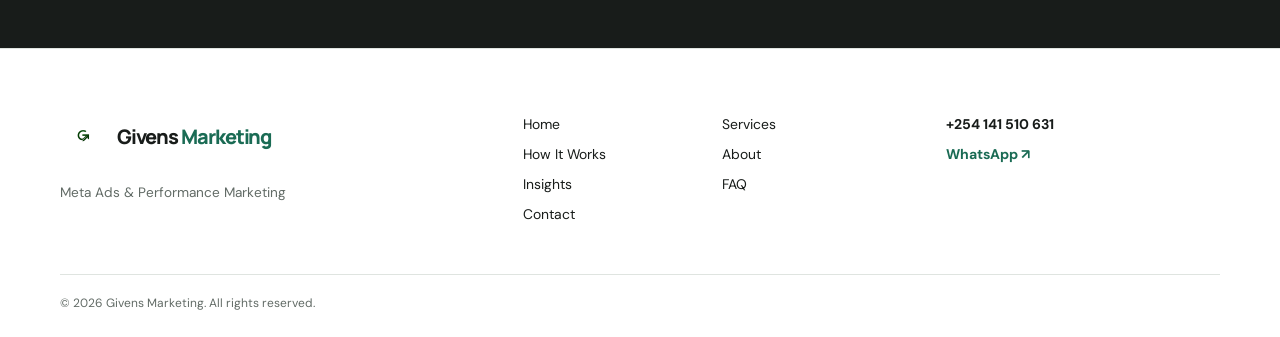
==== commit ce6d76fe: "Initial commit" ====
--- a/index.html
+++ b/index.html
@@ -1 +1,409 @@
-<!doctype html><html lang="en"><head><meta charset="utf-8"><meta name="viewport" content="width=device-width,initial-scale=1"><title>Givens Marketing | Meta Ads That Drive Growth</title><meta name="description" content="Givens Marketing helps businesses improve their Meta Ads through strategy, creative testing, optimization, and data-driven advertising."><meta property="og:title" content="Givens Marketing | Meta Ads That Drive Growth"><meta property="og:type" content="website"><link rel="icon" href="images/favicon.ico"><link rel="preconnect" href="https://fonts.googleapis.com"><link rel="preconnect" href="https://fonts.gstatic.com" crossorigin><link href="https://fonts.googleapis.com/css2?family=DM+Sans:wght@400;500;600;700&family=Manrope:wght@500;600;700;800&display=swap" rel="stylesheet"><link rel="stylesheet" href="style.css"></head><body><a class="skip" href="#main">Skip to content</a><header><div class="wrap nav"><a class="brand" href="#home"><img src="images/logo.png" alt="Givens Marketing logo"> <span>Givens <i>Marketing</i></span></a><button class="menu" aria-label="Open menu" aria-expanded="false"><b></b><b></b></button><nav><a href="#home">Home</a><a href="#services">Services</a><a href="#process">How It Works</a><a href="#about">About</a><a href="#insights">Insights</a><a href="#faq">FAQ</a><a href="#contact">Contact</a><a class="btn small" target="_blank" rel="noopener" href="https://wa.me/254141510631?text=Hello%20Givens%20Marketing%2C%20I%27d%20like%20a%20free%20ad%20audit.">Get a Free Ad Audit</a></nav></div></header><main id="main"><section class="hero" id="home"><div class="wrap hero-grid"><div class="reveal"><p class="eyebrow">Meta Ads &amp; performance marketing</p><h1>Turn Your Ad Spend Into <em>Measurable Growth.</em></h1><p class="lead">Givens Marketing helps businesses improve their Meta Ads through smarter strategy, creative testing, and continuous optimization.</p><div class="actions"><a class="btn" target="_blank" rel="noopener" href="https://wa.me/254141510631?text=Hello%20Givens%20Marketing%2C%20I%27d%20like%20a%20free%20ad%20audit.">Get a Free Ad Audit Ã¢â€ â€”</a><a class="link" href="#process">See How It Works Ã¢â€ â€œ</a></div></div><div class="dash-wrap reveal"><small>Illustrative campaign view</small><div class="dash"><div class="dashbar">Ã¢â€”Â Ã¢â€”Â Ã¢â€”Â &nbsp; Performance overview <b>Ã¢â€”Â Active</b></div><div class="metrics"><div><small>ROAS</small><strong>Ã¢â‚¬â€</strong><small>Illustrative</small></div><div><small>CTR</small><strong>Ã¢â‚¬â€</strong><small>Illustrative</small></div><div><small>CPC</small><strong>Ã¢â‚¬â€</strong><small>Illustrative</small></div></div><div class="chart"><p>Campaign activity <small>Last 30 days</small></p><div class="bars"><i style="--h:38%"></i><i style="--h:56%"></i><i style="--h:45%"></i><i style="--h:70%"></i><i style="--h:62%"></i><i style="--h:88%"></i><i style="--h:76%"></i><i style="--h:96%"></i></div></div><footer>Ã¢â€”Â Testing creative angles <span>Updated today</span></footer></div></div></div></section><section class="position"><div class="wrap reveal"><p class="eyebrow">A specialist approach</p><h2>Focused on one thing:<br>better paid advertising.</h2><p>Givens Marketing is built around Meta AdsÃ¢â‚¬â€not a long list of disconnected services. That focus means clearer decisions, more thoughtful testing, and an account that gets the attention it deserves.</p></div></section><section class="section" id="services"><div class="wrap"><div class="heading reveal"><p class="eyebrow">What we do</p><h2>Everything Your Meta Ads<br>Need To Perform Better.</h2></div><div class="services"><article class="reveal"><b>01</b><div><h3>Meta Ads Strategy</h3><p>A practical plan shaped around your offer, audience, and business goals.</p></div></article><article class="reveal"><b>02</b><div><h3>Campaign Setup</h3><p>Clean account structures that give campaigns a solid foundation to learn.</p></div></article><article class="reveal"><b>03</b><div><h3>Audience Research</h3><p>Thoughtful targeting and audience signals that support better delivery.</p></div></article><article class="reveal"><b>04</b><div><h3>Creative Testing</h3><p>Structured tests of messages, concepts, hooks, and formats.</p></div></article><article class="reveal"><b>05</b><div><h3>Retargeting</h3><p>Relevant follow-up campaigns for people already considering your business.</p></div></article><article class="reveal"><b>06</b><div><h3>Budget Optimization</h3><p>Budget allocation guided by campaign performance and learning.</p></div></article><article class="reveal"><b>07</b><div><h3>Campaign Monitoring</h3><p>Ongoing attention to delivery, efficiency, and account health.</p></div></article><article class="reveal"><b>08</b><div><h3>Performance Optimization</h3><p>Continuous refinements based on what the data is actually showing.</p></div></article></div></div></section><section class="section dark" id="process"><div class="wrap"><div class="heading reveal"><p class="eyebrow">Our process</p><h2>Clear steps. Better decisions.</h2></div><ol class="steps"><li class="reveal"><b>01</b><h3>Audit</h3><p>Review the existing advertising setup and identify opportunities.</p></li><li class="reveal"><b>02</b><h3>Strategy</h3><p>Build a clear strategy around the business and campaign goals.</p></li><li class="reveal"><b>03</b><h3>Launch</h3><p>Implement campaigns and structured creative testing.</p></li><li class="reveal"><b>04</b><h3>Optimize</h3><p>Monitor performance and continuously improve the campaigns.</p></li></ol></div></section><section class="section soft" id="about"><div class="wrap two"><div class="reveal"><p class="eyebrow">Why Givens Marketing</p><h2>A disciplined approach to paid social.</h2><p>Meta Ads work best when decisions are measured, creative stays fresh, and communication is clear. That is the standard we work toÃ¢â‚¬â€not inflated promises or vanity metrics.</p></div><ul class="reveal"><li>01 <span>Data-led decisions</span></li><li>02 <span>Continuous testing</span></li><li>03 <span>Clear communication</span></li><li>04 <span>Focused Meta Ads expertise</span></li><li>05 <span>Efficient budget management</span></li></ul></div></section><section class="audit" id="contact"><div class="wrap two"><div class="reveal"><p class="eyebrow">Free Meta Ads audit</p><h2>Not Sure What's<br>Holding Your Ads Back?</h2><p>Get a free review of your Meta Ads and discover where your campaigns may be losing efficiency.</p></div><div class="auditbox reveal"><b>We can review:</b><ul><li>Campaign structure</li><li>Targeting</li><li>Creative</li><li>Budget allocation</li><li>Tracking</li><li>Optimization opportunities</li></ul><a class="btn" target="_blank" rel="noopener" href="https://wa.me/254141510631?text=Hello%20Givens%20Marketing%2C%20I%27d%20like%20my%20free%20ad%20audit.">Get My Free Ad Audit Ã¢â€ â€”</a></div></div></section><section class="section"><div class="wrap two"><div class="profile-wrap reveal"><img src="images/given-profile-nobg.png" alt="Given, founder of Givens Marketing"></div><div class="reveal"><p class="eyebrow">About Givens Marketing</p><h2>Focused expertise for a channel that keeps moving.</h2><p>Givens Marketing is a performance marketing agency specializing in Meta Ads. We help businesses approach Facebook and Instagram advertising with stronger strategy, structured testing, and steady optimization.</p><a class="link" href="blog/index.html">Read our Meta Ads insights Ã¢â€ â€”</a></div></div></section><section class="section soft" id="faq"><div class="wrap two faq"><div class="reveal"><p class="eyebrow">Frequently asked questions</p><h2>Clarity before we begin.</h2><p>Every business and account is different. Here are a few useful starting points.</p></div><div class="accord reveal"><div><button>What is a Meta Ads audit?<span>+</span></button><p>A review of your account setup, campaign structure, targeting, creative, tracking, and potential optimization opportunities.</p></div><div><button>Who do you work with?<span>+</span></button><p>We work with businesses that want a more considered, performance-focused approach to Meta advertising.</p></div><div><button>What does Meta Ads management include?<span>+</span></button><p>Strategy, campaign setup, audience research, creative testing, monitoring, reporting, and ongoing optimization.</p></div><div><button>How does the free audit work?<span>+</span></button><p>Start a WhatsApp conversation and share a little about your business and advertising. We will explain the next step.</p></div><div><button>Do you work with e-commerce businesses?<span>+</span></button><p>Yes. E-commerce businesses can benefit from a structured approach to prospecting, retargeting, creative testing, and measurement.</p></div><div><button>How do I get started?<span>+</span></button><p>Use any Free Ad Audit button to contact Givens Marketing directly on WhatsApp.</p></div></div></div></section><section class="section insights" id="insights"><div class="wrap"><div class="heading reveal"><p class="eyebrow">Insights</p><h2>Practical notes on<br>better Meta Ads.</h2><p class="insights-intro">Clear, people-first guidance for businesses making decisions about paid social.</p></div><div class="insight-grid"><a class="insight-card reveal" href="blog/5-meta-ads-mistakes.html"><span>Account management</span><h3>5 Meta Ads Mistakes That Can Waste Budget</h3><p>A practical review checklist for common setup, creative, and measurement issues.</p><b>Read article Ã¢â€ â€”</b></a><a class="insight-card reveal" href="blog/reduce-cost-per-lead.html"><span>Lead generation</span><h3>How to Review a Rising Cost Per Lead</h3><p>A measured framework for finding the cause before making reactive edits.</p><b>Read article Ã¢â€ â€”</b></a><a class="insight-card reveal" href="blog/scaling-ads-without-increasing-cpa.html"><span>Budget management</span><h3>How to Scale Meta Ads Without Treating CPA as a Guarantee</h3><p>What to consider as investment, creative variety, and account learning change.</p><b>Read article Ã¢â€ â€”</b></a><a class="insight-card reveal" href="blog/meta-ads-trends-2026.html"><span>Planning</span><h3>A Practical 2026 Planning Guide</h3><p>How to prioritize creative, measurement, automation, and customer experience.</p><b>Read article Ã¢â€ â€”</b></a><a class="insight-card reveal" href="blog/meta-ads-audit-checklist.html"><span>Audit checklist</span><h3>A Meta Ads Audit Checklist for Business Owners</h3><p>A plain-English starting point for a useful account review.</p><b>Read article Ã¢â€ â€”</b></a></div><a class="link all-insights reveal" href="blog/index.html">View all insights Ã¢â€ â€”</a></div></section><section class="section testimonials" id="testimonials"><div class="wrap"><div class="heading reveal"><p class="eyebrow">Client feedback</p><h2>What Clients Say</h2><p class="testimonials-intro">Real feedback from people I've worked with.</p></div><article class="testimonial-card reveal"><div class="testimonial-quote" aria-hidden="true">&ldquo;</div><div class="testimonial-main"><blockquote><p>I loved the work. The delivery time was excellent, and I really appreciated the level of trust throughout the process. The work delivered what I needed, and the quality was great. Iâ€™d definitely love to work with you again in the future.</p></blockquote><footer class="testimonial-client"><strong>Mugo Wa Njoroge</strong><span>Client</span></footer></div><dl class="testimonial-ratings"><div><dt>Delivery Time</dt><dd><span class="rating-stars" aria-label="5 out of 5">â˜…â˜…â˜…â˜…â˜…</span><b>5/5</b></dd></div><div><dt>Trust</dt><dd><span class="rating-stars" aria-label="5 out of 5">â˜…â˜…â˜…â˜…â˜…</span><b>5/5</b></dd></div><div><dt>Delivering What I Wanted</dt><dd><span class="rating-stars" aria-label="4 out of 5">â˜…â˜…â˜…â˜…<i>â˜…</i></span><b>4/5</b></dd></div><div><dt>Quality of Work</dt><dd><span class="rating-stars" aria-label="4.5 out of 5">â˜…â˜…â˜…â˜…<i>â˜…</i></span><b>4.5/5</b></dd></div></dl></article></div></section><section class="closing"><div class="wrap reveal"><p class="eyebrow">Start with a conversation</p><h2>Ready to work together?</h2><p>Let's identify what's working, what's wasting budget, and where there's room to improve.</p><a class="btn white" target="_blank" rel="noopener" href="https://wa.me/254141510631?text=Hello%20Givens%20Marketing%2C%20I%27d%20like%20a%20free%20ad%20audit.">Get a Free Ad Audit Ã¢â€ â€”</a></div></section></main><footer class="sitefoot"><div class="wrap foot"><div><a class="brand" href="#home"><img src="images/logo.png" alt="Givens Marketing logo"> <span>Givens <i>Marketing</i></span></a><p>Meta Ads &amp; Performance Marketing</p></div><div><a href="#home">Home</a><a href="#services">Services</a><a href="#process">How It Works</a><a href="#about">About</a><a href="#insights">Insights</a><a href="#faq">FAQ</a><a href="#contact">Contact</a></div><div><a href="tel:+254141510631">+254 141 510 631</a><a target="_blank" rel="noopener" href="https://wa.me/254141510631">WhatsApp Ã¢â€ â€”</a></div></div><p class="copyright wrap">Ã‚Â© <span id="year"></span> Givens Marketing. All rights reserved.</p></footer><script src="script.js"></script></body></html>+<!doctype html>
+<html lang="en">
+<head>
+<meta charset="utf-8">
+<meta name="viewport" content="width=device-width,initial-scale=1">
+<title>Givens Marketing | Meta Ads That Drive Growth</title>
+<meta name="description" content="Givens Marketing helps businesses improve their Meta Ads through strategy, creative testing, optimization, and data-driven advertising.">
+<meta property="og:title" content="Givens Marketing | Meta Ads That Drive Growth">
+<meta property="og:type" content="website">
+<link rel="icon" href="images/favicon.ico">
+<link rel="preconnect" href="https://fonts.googleapis.com">
+<link rel="preconnect" href="https://fonts.gstatic.com" crossorigin>
+<link href="https://fonts.googleapis.com/css2?family=DM+Sans:wght@400;500;600;700&family=Manrope:wght@500;600;700;800&display=swap" rel="stylesheet">
+<link rel="stylesheet" href="style.css">
+</head>
+<body>
+<a class="skip" href="#main">Skip to content</a>
+<header>
+<div class="wrap nav">
+<a class="brand" href="#home">
+<img src="images/logo.png" alt="Givens Marketing logo"> <span>Givens <i>Marketing</i>
+</span>
+</a>
+<button class="menu" aria-label="Open menu" aria-expanded="false">
+<b>
+</b>
+<b>
+</b>
+</button>
+<nav>
+<a href="#home">Home</a>
+<a href="#services">Services</a>
+<a href="#process">How It Works</a>
+<a href="#about">About</a>
+<a href="#insights">Insights</a>
+<a href="#faq">FAQ</a>
+<a href="#contact">Contact</a>
+<a class="btn small" target="_blank" rel="noopener" href="https://wa.me/254141510631?text=Hello%20Givens%20Marketing%2C%20I%27d%20like%20a%20free%20ad%20audit.">Get a Free Ad Audit</a>
+</nav>
+</div>
+</header>
+<main id="main">
+<section class="hero" id="home">
+<div class="wrap hero-grid">
+<div class="reveal">
+<p class="eyebrow">Meta Ads &amp; performance marketing</p>
+<h1>Turn Your Ad Spend Into <em>Measurable Growth.</em>
+</h1>
+<p class="lead">Givens Marketing helps businesses improve their Meta Ads through smarter strategy, creative testing, and continuous optimization.</p>
+<div class="actions">
+<a class="btn" target="_blank" rel="noopener" href="https://wa.me/254141510631?text=Hello%20Givens%20Marketing%2C%20I%27d%20like%20a%20free%20ad%20audit.">Get a Free Ad Audit ↗</a>
+<a class="link" href="#process">See How It Works ↓</a>
+</div>
+</div>
+<div class="dash-wrap reveal">
+<small>Illustrative campaign view</small>
+<div class="dash">
+<div class="dashbar">● ● ● &nbsp; Performance overview <b>● Active</b>
+</div>
+<div class="metrics">
+<div>
+<small>ROAS</small>
+<strong>—</strong>
+<small>Illustrative</small>
+</div>
+<div>
+<small>CTR</small>
+<strong>—</strong>
+<small>Illustrative</small>
+</div>
+<div>
+<small>CPC</small>
+<strong>—</strong>
+<small>Illustrative</small>
+</div>
+</div>
+<div class="chart">
+<p>Campaign activity <small>Last 30 days</small>
+</p>
+<div class="bars">
+<i style="--h:38%">
+</i>
+<i style="--h:56%">
+</i>
+<i style="--h:45%">
+</i>
+<i style="--h:70%">
+</i>
+<i style="--h:62%">
+</i>
+<i style="--h:88%">
+</i>
+<i style="--h:76%">
+</i>
+<i style="--h:96%">
+</i>
+</div>
+</div>
+<footer>● Testing creative angles <span>Updated today</span>
+</footer>
+</div>
+</div>
+</div>
+</section>
+<section class="position">
+<div class="wrap reveal">
+<p class="eyebrow">A specialist approach</p>
+<h2>Focused on one thing:<br>better paid advertising.</h2>
+<p>Givens Marketing is built around Meta Ads—not a long list of disconnected services. That focus means clearer decisions, more thoughtful testing, and an account that gets the attention it deserves.</p>
+</div>
+</section>
+<section class="section" id="services">
+<div class="wrap">
+<div class="heading reveal">
+<p class="eyebrow">What we do</p>
+<h2>Everything Your Meta Ads<br>Need To Perform Better.</h2>
+</div>
+<div class="services">
+<article class="reveal">
+<b>01</b>
+<div>
+<h3>Meta Ads Strategy</h3>
+<p>A practical plan shaped around your offer, audience, and business goals.</p>
+</div>
+</article>
+<article class="reveal">
+<b>02</b>
+<div>
+<h3>Campaign Setup</h3>
+<p>Clean account structures that give campaigns a solid foundation to learn.</p>
+</div>
+</article>
+<article class="reveal">
+<b>03</b>
+<div>
+<h3>Audience Research</h3>
+<p>Thoughtful targeting and audience signals that support better delivery.</p>
+</div>
+</article>
+<article class="reveal">
+<b>04</b>
+<div>
+<h3>Creative Testing</h3>
+<p>Structured tests of messages, concepts, hooks, and formats.</p>
+</div>
+</article>
+<article class="reveal">
+<b>05</b>
+<div>
+<h3>Retargeting</h3>
+<p>Relevant follow-up campaigns for people already considering your business.</p>
+</div>
+</article>
+<article class="reveal">
+<b>06</b>
+<div>
+<h3>Budget Optimization</h3>
+<p>Budget allocation guided by campaign performance and learning.</p>
+</div>
+</article>
+<article class="reveal">
+<b>07</b>
+<div>
+<h3>Campaign Monitoring</h3>
+<p>Ongoing attention to delivery, efficiency, and account health.</p>
+</div>
+</article>
+<article class="reveal">
+<b>08</b>
+<div>
+<h3>Performance Optimization</h3>
+<p>Continuous refinements based on what the data is actually showing.</p>
+</div>
+</article>
+</div>
+</div>
+</section>
+<section class="section dark" id="process">
+<div class="wrap">
+<div class="heading reveal">
+<p class="eyebrow">Our process</p>
+<h2>Clear steps. Better decisions.</h2>
+</div>
+<ol class="steps">
+<li class="reveal">
+<b>01</b>
+<h3>Audit</h3>
+<p>Review the existing advertising setup and identify opportunities.</p>
+</li>
+<li class="reveal">
+<b>02</b>
+<h3>Strategy</h3>
+<p>Build a clear strategy around the business and campaign goals.</p>
+</li>
+<li class="reveal">
+<b>03</b>
+<h3>Launch</h3>
+<p>Implement campaigns and structured creative testing.</p>
+</li>
+<li class="reveal">
+<b>04</b>
+<h3>Optimize</h3>
+<p>Monitor performance and continuously improve the campaigns.</p>
+</li>
+</ol>
+</div>
+</section>
+<section class="section soft" id="about">
+<div class="wrap two">
+<div class="reveal">
+<p class="eyebrow">Why Givens Marketing</p>
+<h2>A disciplined approach to paid social.</h2>
+<p>Meta Ads work best when decisions are measured, creative stays fresh, and communication is clear. That is the standard we work to—not inflated promises or vanity metrics.</p>
+</div>
+<ul class="reveal">
+<li>01 <span>Data-led decisions</span>
+</li>
+<li>02 <span>Continuous testing</span>
+</li>
+<li>03 <span>Clear communication</span>
+</li>
+<li>04 <span>Focused Meta Ads expertise</span>
+</li>
+<li>05 <span>Efficient budget management</span>
+</li>
+</ul>
+</div>
+</section>
+<section class="audit" id="contact">
+<div class="wrap two">
+<div class="reveal">
+<p class="eyebrow">Free Meta Ads audit</p>
+<h2>Not Sure What's<br>Holding Your Ads Back?</h2>
+<p>Get a free review of your Meta Ads and discover where your campaigns may be losing efficiency.</p>
+</div>
+<div class="auditbox reveal">
+<b>We can review:</b>
+<ul>
+<li>Campaign structure</li>
+<li>Targeting</li>
+<li>Creative</li>
+<li>Budget allocation</li>
+<li>Tracking</li>
+<li>Optimization opportunities</li>
+</ul>
+<a class="btn" target="_blank" rel="noopener" href="https://wa.me/254141510631?text=Hello%20Givens%20Marketing%2C%20I%27d%20like%20my%20free%20ad%20audit.">Get My Free Ad Audit ↗</a>
+</div>
+</div>
+</section>
+<section class="section">
+<div class="wrap two">
+<div class="profile-wrap reveal">
+<img src="images/given-profile-nobg.png" alt="Given, founder of Givens Marketing">
+</div>
+<div class="reveal">
+<p class="eyebrow">About Givens Marketing</p>
+<h2>Focused expertise for a channel that keeps moving.</h2>
+<p>Givens Marketing is a performance marketing agency specializing in Meta Ads. We help businesses approach Facebook and Instagram advertising with stronger strategy, structured testing, and steady optimization.</p>
+<a class="link" href="blog/index.html">Read our Meta Ads insights ↗</a>
+</div>
+</div>
+</section>
+<section class="section soft" id="faq">
+<div class="wrap two faq">
+<div class="reveal">
+<p class="eyebrow">Frequently asked questions</p>
+<h2>Clarity before we begin.</h2>
+<p>Every business and account is different. Here are a few useful starting points.</p>
+</div>
+<div class="accord reveal">
+<div>
+<button>What is a Meta Ads audit?<span>+</span>
+</button>
+<p>A review of your account setup, campaign structure, targeting, creative, tracking, and potential optimization opportunities.</p>
+</div>
+<div>
+<button>Who do you work with?<span>+</span>
+</button>
+<p>We work with businesses that want a more considered, performance-focused approach to Meta advertising.</p>
+</div>
+<div>
+<button>What does Meta Ads management include?<span>+</span>
+</button>
+<p>Strategy, campaign setup, audience research, creative testing, monitoring, reporting, and ongoing optimization.</p>
+</div>
+<div>
+<button>How does the free audit work?<span>+</span>
+</button>
+<p>Start a WhatsApp conversation and share a little about your business and advertising. We will explain the next step.</p>
+</div>
+<div>
+<button>Do you work with e-commerce businesses?<span>+</span>
+</button>
+<p>Yes. E-commerce businesses can benefit from a structured approach to prospecting, retargeting, creative testing, and measurement.</p>
+</div>
+<div>
+<button>How do I get started?<span>+</span>
+</button>
+<p>Use any Free Ad Audit button to contact Givens Marketing directly on WhatsApp.</p>
+</div>
+</div>
+</div>
+</section>
+<section class="section insights" id="insights">
+<div class="wrap">
+<div class="heading reveal">
+<p class="eyebrow">Insights</p>
+<h2>Practical notes on<br>better Meta Ads.</h2>
+<p class="insights-intro">Clear, people-first guidance for businesses making decisions about paid social.</p>
+</div>
+<div class="insight-grid">
+<a class="insight-card reveal" href="blog/5-meta-ads-mistakes.html">
+<span>Account management</span>
+<h3>5 Meta Ads Mistakes That Can Waste Budget</h3>
+<p>A practical review checklist for common setup, creative, and measurement issues.</p>
+<b>Read article ↗</b>
+</a>
+<a class="insight-card reveal" href="blog/reduce-cost-per-lead.html">
+<span>Lead generation</span>
+<h3>How to Review a Rising Cost Per Lead</h3>
+<p>A measured framework for finding the cause before making reactive edits.</p>
+<b>Read article ↗</b>
+</a>
+<a class="insight-card reveal" href="blog/scaling-ads-without-increasing-cpa.html">
+<span>Budget management</span>
+<h3>How to Scale Meta Ads Without Treating CPA as a Guarantee</h3>
+<p>What to consider as investment, creative variety, and account learning change.</p>
+<b>Read article ↗</b>
+</a>
+<a class="insight-card reveal" href="blog/meta-ads-trends-2026.html">
+<span>Planning</span>
+<h3>A Practical 2026 Planning Guide</h3>
+<p>How to prioritize creative, measurement, automation, and customer experience.</p>
+<b>Read article ↗</b>
+</a>
+<a class="insight-card reveal" href="blog/meta-ads-audit-checklist.html">
+<span>Audit checklist</span>
+<h3>A Meta Ads Audit Checklist for Business Owners</h3>
+<p>A plain-English starting point for a useful account review.</p>
+<b>Read article ↗</b>
+</a>
+</div>
+<a class="link all-insights reveal" href="blog/index.html">View all insights ↗</a>
+</div>
+</section>
+<section class="section testimonials" id="testimonials">
+<div class="wrap">
+<div class="heading reveal">
+<p class="eyebrow">Client feedback</p>
+<h2>What Clients Say</h2>
+<p class="testimonials-intro">Real feedback from people I've worked with.</p>
+</div>
+<article class="testimonial-card reveal">
+<div class="testimonial-quote" aria-hidden="true">&ldquo;</div>
+<div class="testimonial-main">
+<blockquote><p>I loved the work. The delivery time was excellent, and I really appreciated the level of trust throughout the process. The work delivered what I needed, and the quality was great. I’d definitely love to work with you again in the future.</p></blockquote>
+<footer class="testimonial-client"><strong>Mugo Wa Njoroge</strong><span>Client</span></footer>
+</div>
+<dl class="testimonial-ratings">
+<div><dt>Delivery Time</dt><dd><span class="rating-stars" aria-label="5 out of 5">★★★★★</span><b>5/5</b></dd></div>
+<div><dt>Trust</dt><dd><span class="rating-stars" aria-label="5 out of 5">★★★★★</span><b>5/5</b></dd></div>
+<div><dt>Delivering What I Wanted</dt><dd><span class="rating-stars" aria-label="4 out of 5">★★★★<i>★</i></span><b>4/5</b></dd></div>
+<div><dt>Quality of Work</dt><dd><span class="rating-stars" aria-label="4.5 out of 5">★★★★<i>★</i></span><b>4.5/5</b></dd></div>
+</dl>
+</article>
+</div>
+</section>
+<section class="closing">
+<div class="wrap reveal">
+<p class="eyebrow">Start with a conversation</p>
+<h2>Ready to work together?</h2>
+<p>Let's identify what's working, what's wasting budget, and where there's room to improve.</p>
+<a class="btn white" target="_blank" rel="noopener" href="https://wa.me/254141510631?text=Hello%20Givens%20Marketing%2C%20I%27d%20like%20a%20free%20ad%20audit.">Get a Free Ad Audit</a>
+</div>
+</section>
+</main>
+<footer class="sitefoot">
+<div class="wrap foot">
+<div>
+<a class="brand" href="#home">
+<img src="images/logo.png" alt="Givens Marketing logo"> <span>Givens <i>Marketing</i>
+</span>
+</a>
+<p>Meta Ads &amp; Performance Marketing</p>
+</div>
+<div>
+<a href="#home">Home</a>
+<a href="#services">Services</a>
+<a href="#process">How It Works</a>
+<a href="#about">About</a>
+<a href="#insights">Insights</a>
+<a href="#faq">FAQ</a>
+<a href="#contact">Contact</a>
+</div>
+<div>
+<a href="tel:+254141510631">+254 141 510 631</a>
+<a target="_blank" rel="noopener" href="https://wa.me/254141510631">WhatsApp ↗</a>
+</div>
+</div>
+<p class="copyright wrap">© <span id="year">
+</span> Givens Marketing. All rights reserved.</p>
+</footer>
+<script src="script.js">
+</script>
+</body>
+</html>
+
+
+
--- a/style.css
+++ b/style.css
@@ -1,7 +1,6 @@
-:root{--ink:#181c1a;--muted:#626b66;--line:#dfe4e0;--soft:#f3f6f3;--green:#1a6b54;--green2:#10513e;--max:1160px;--display:Manrope,sans-serif;--body:"DM Sans",sans-serif}*{box-sizing:border-box}html{scroll-behavior:smooth}body{margin:0;color:var(--ink);font:16px/1.6 var(--body)}a{color:inherit;text-decoration:none}.wrap{width:min(1160px,calc(100% - 48px));margin:auto}.skip{position:fixed;top:-4rem;left:1rem;background:#000;color:#fff;padding:.7rem;z-index:20}.skip:focus{top:1rem}header{position:sticky;z-index:10;top:0;background:#fffc;backdrop-filter:blur(12px);border-bottom:1px solid transparent}header.scrolled{border-color:var(--line)}.nav{height:78px;display:flex;align-items:center;justify-content:space-between}.brand,h1,h2,h3{font-family:var(--display);letter-spacing:-.055em}.brand{font-size:1.25rem;font-weight:800;display:inline-flex;align-items:center;gap:.55rem}.brand img{width:48px;height:48px;object-fit:contain;border-radius:50%}.brand i{font-style:normal;color:var(--green)}nav{display:flex;align-items:center;gap:1.55rem;font-size:.88rem;font-weight:700}.btn{display:inline-block;padding:.85rem 1.1rem;background:var(--green);border:1px solid var(--green);color:#fff;font-weight:700;font-size:.9rem;transition:.2s}.btn:hover{transform:translateY(-2px);background:var(--green2)}.small{padding:.63rem .9rem;font-size:.8rem}.menu{display:none;border:0;background:none}.menu b{display:block;width:24px;height:2px;background:var(--ink);margin:5px}.hero{padding:clamp(4.5rem,9vw,8.5rem) 0 6rem;overflow:hidden}.hero-grid,.two{display:grid;grid-template-columns:1fr .9fr;align-items:center;gap:clamp(3rem,9vw,9rem)}.eyebrow{margin:0 0 1.2rem;color:var(--green);font-size:.7rem;font-weight:700;letter-spacing:.14em;text-transform:uppercase}h1,h2,h3{line-height:1.08;margin:0}h1{max-width:760px;font-size:clamp(2.8rem,5.3vw,5.4rem)}h1 em{font-style:normal;color:var(--green)}h2{font-size:clamp(2.15rem,4vw,4rem)}.lead,.position p:last-child,.two p:not(.eyebrow){color:var(--muted);font-size:1.05rem;max-width:570px}.actions{display:flex;align-items:center;gap:1.6rem;margin-top:2rem}.link{font-weight:700;font-size:.9rem}.dash-wrap>small{display:block;margin-bottom:.75rem;color:var(--muted);font-size:.68rem;text-transform:uppercase;letter-spacing:.1em}.dash{background:#fff;border:1px solid var(--line);box-shadow:0 18px 50px #14221913;padding:1rem}.dashbar{display:flex;gap:.7rem;padding-bottom:1rem;border-bottom:1px solid var(--line);color:var(--muted);font-size:.7rem}.dashbar b{margin-left:auto;color:var(--green)}.metrics{display:grid;grid-template-columns:repeat(3,1fr);gap:.6rem;padding:1rem 0}.metrics div{background:var(--soft);padding:.75rem}.metrics small{display:block;color:var(--muted);font-size:.65rem}.metrics strong{font:1.5rem var(--display)}.chart{border:1px solid var(--line);padding:.8rem}.chart p{margin:0;font-size:.72rem;font-weight:bold}.chart p small{float:right;color:var(--muted);font-weight:400}.bars{height:120px;display:flex;align-items:end;gap:7%;padding:1rem 4% 0;margin-top:.7rem;border-bottom:1px solid var(--line);background:repeating-linear-gradient(transparent 0 29%,#edf0ee 30%)}.bars i{height:var(--h);width:7%;background:var(--green);animation:grow .8s both}.bars i:nth-child(even){opacity:.5}.dash footer{padding-top:.7rem;font-size:.65rem;color:var(--muted)}.dash footer:first-letter{color:var(--green)}.dash footer span{float:right}.position,.soft{background:var(--soft)}.position{padding:5.8rem 0}.position p:last-child{max-width:670px}.section{padding:clamp(5rem,9vw,8rem) 0}.heading{margin-bottom:3.2rem}.services{border-top:1px solid var(--line)}.services article{display:grid;grid-template-columns:75px 1fr;gap:1rem;padding:1.35rem 0;border-bottom:1px solid var(--line);transition:.2s}.services article:hover{padding-left:.6rem}.services article>b,.steps b{font-size:.72rem;letter-spacing:.1em;color:var(--green);padding-top:.25rem}.services h3{font-size:1.2rem}.services p{margin:.3rem 0 0;color:var(--muted)}.dark,.closing{background:var(--ink);color:#fff}.dark .eyebrow,.closing .eyebrow{color:#a5cbbd}.steps{padding:0;margin:3.4rem 0 0;display:grid;grid-template-columns:repeat(4,1fr);list-style:none;border-top:1px solid #414945}.steps li{padding:1.4rem 1.3rem 0 0;margin-right:1.3rem;border-right:1px solid #414945}.steps h3{font-size:1.3rem;margin:3rem 0 .6rem}.steps p{margin:0;color:#b8c0bc;font-size:.92rem}.two ul{list-style:none;padding:0;margin:0;border-top:1px solid var(--line)}.two li{padding:1rem 0;border-bottom:1px solid var(--line);color:var(--green);font-weight:700;font-size:.72rem;letter-spacing:.1em}.two li span{color:var(--ink);font:700 1.02rem var(--display);letter-spacing:-.02em;margin-left:2rem}.audit{padding:clamp(5rem,9vw,8rem) 0;background:var(--green);color:#fff}.audit .eyebrow{color:#cce2da}.audit p:not(.eyebrow){color:#e0eeea;max-width:480px}.auditbox{background:#fff;color:var(--ink);padding:2rem;box-shadow:0 15px 45px #0002}.auditbox ul{columns:2;list-style:none;padding:0;margin:1rem 0 1.5rem;font-size:.9rem}.auditbox li:before{content:'✓';color:var(--green);margin-right:.5rem;font-weight:bold}.monogram{background:var(--soft);color:var(--green);font:800 clamp(5rem,12vw,10rem)/1 var(--display);letter-spacing:-.12em;text-align:center;padding:clamp(2rem,6vw,5rem) 1rem}.faq{align-items:start}.accord>div{border-top:1px solid var(--line)}.accord>div:last-child{border-bottom:1px solid var(--line)}.accord button{width:100%;border:0;background:transparent;text-align:left;padding:1.1rem 0;display:flex;justify-content:space-between;font:700 1rem var(--display);cursor:pointer}.accord button span{color:var(--green);font:1.5rem var(--body)}.accord p{display:grid;grid-template-rows:0fr;overflow:hidden;margin:0;color:var(--muted);transition:.25s}.accord .active p{grid-template-rows:1fr;padding-bottom:1.1rem}.accord .active span{transform:rotate(45deg)}.closing{text-align:center;padding:clamp(5rem,10vw,9rem) 0}.closing h2{max-width:800px;margin:auto}.closing p:not(.eyebrow){max-width:540px;margin:1.3rem auto 2rem;color:#bdc6c1}.white{background:#fff;color:var(--ink);border-color:#fff}.sitefoot{padding:4rem 0 1.5rem;border-top:1px solid var(--line)}.foot{display:grid;grid-template-columns:1.1fr 1fr .7fr;gap:2rem}.foot p,.copyright{color:var(--muted);font-size:.85rem}.foot>div:nth-child(2){display:grid;grid-template-columns:repeat(2,1fr);gap:.5rem;font-size:.87rem}.foot>div:last-child{display:flex;flex-direction:column;gap:.5rem;font-weight:bold;font-size:.88rem}.foot>div:last-child a:last-child{color:var(--green)}.copyright{border-top:1px solid var(--line);margin-top:3rem;padding-top:1.2rem;font-size:.75rem}.reveal{opacity:0;transform:translateY(16px);transition:.55s}.visible{opacity:1;transform:none}@keyframes grow{from{height:0}}@media(max-width:800px){.wrap{width:min(100% - 36px,1160px)}.menu{display:block}.menu.open b:first-child{transform:translateY(3.5px) rotate(45deg)}.menu.open b:last-child{transform:translateY(-3.5px) rotate(-45deg)}nav{position:fixed;top:78px;left:0;right:0;background:#fff;padding:1.5rem 1.1rem;display:grid;gap:1rem;border-bottom:1px solid var(--line);transform:translateY(-130%);opacity:0;pointer-events:none;transition:.25s}nav.open{transform:none;opacity:1;pointer-events:auto}.hero-grid,.two{grid-template-columns:1fr;gap:3.5rem}.steps{grid-template-columns:repeat(2,1fr);gap:1rem}.steps li{margin:0}.steps li:nth-child(even){border-right:0}.foot{grid-template-columns:1fr 1fr}.foot>div:first-child{grid-column:1/-1}}@media(max-width:480px){.wrap{width:min(100% - 30px,1160px)}.actions{align-items:flex-start;flex-direction:column;gap:1.1rem}.metrics{gap:.35rem}.metrics div{padding:.6rem}.dash footer span{display:none}.steps{grid-template-columns:1fr}.steps li{border-right:0;border-bottom:1px solid #414945;padding-bottom:1.3rem}.steps h3{margin-top:1.4rem}.auditbox ul{columns:1}.foot{grid-template-columns:1fr}.foot>div:first-child{grid-column:auto}}
+﻿:root{--ink:#181c1a;--muted:#626b66;--line:#dfe4e0;--soft:#f3f6f3;--green:#1a6b54;--green2:#10513e;--max:1160px;--display:Manrope,sans-serif;--body:"DM Sans",sans-serif}*{box-sizing:border-box}html{scroll-behavior:smooth}body{margin:0;color:var(--ink);font:16px/1.6 var(--body)}a{color:inherit;text-decoration:none}.wrap{width:min(1160px,calc(100% - 48px));margin:auto}.skip{position:fixed;top:-4rem;left:1rem;background:#000;color:#fff;padding:.7rem;z-index:20}.skip:focus{top:1rem}header{position:sticky;z-index:10;top:0;background:#fffc;backdrop-filter:blur(12px);border-bottom:1px solid transparent}header.scrolled{border-color:var(--line)}.nav{height:78px;display:flex;align-items:center;justify-content:space-between}.brand,h1,h2,h3{font-family:var(--display);letter-spacing:-.055em}.brand{font-size:1.25rem;font-weight:800;display:inline-flex;align-items:center;gap:.55rem}.brand img{width:48px;height:48px;object-fit:contain;border-radius:50%}.brand i{font-style:normal;color:var(--green)}nav{display:flex;align-items:center;gap:1.55rem;font-size:.88rem;font-weight:700}.btn{display:inline-block;padding:.85rem 1.1rem;background:var(--green);border:1px solid var(--green);color:#fff;font-weight:700;font-size:.9rem;transition:.2s}.btn:hover{transform:translateY(-2px);background:var(--green2)}.small{padding:.63rem .9rem;font-size:.8rem}.menu{display:none;border:0;background:none}.menu b{display:block;width:24px;height:2px;background:var(--ink);margin:5px}.hero{padding:clamp(4.5rem,9vw,8.5rem) 0 6rem;overflow:hidden}.hero-grid,.two{display:grid;grid-template-columns:1fr .9fr;align-items:center;gap:clamp(3rem,9vw,9rem)}.eyebrow{margin:0 0 1.2rem;color:var(--green);font-size:.7rem;font-weight:700;letter-spacing:.14em;text-transform:uppercase}h1,h2,h3{line-height:1.08;margin:0}h1{max-width:760px;font-size:clamp(2.8rem,5.3vw,5.4rem)}h1 em{font-style:normal;color:var(--green)}h2{font-size:clamp(2.15rem,4vw,4rem)}.lead,.position p:last-child,.two p:not(.eyebrow){color:var(--muted);font-size:1.05rem;max-width:570px}.actions{display:flex;align-items:center;gap:1.6rem;margin-top:2rem}.link{font-weight:700;font-size:.9rem}.dash-wrap>small{display:block;margin-bottom:.75rem;color:var(--muted);font-size:.68rem;text-transform:uppercase;letter-spacing:.1em}.dash{background:#fff;border:1px solid var(--line);box-shadow:0 18px 50px #14221913;padding:1rem}.dashbar{display:flex;gap:.7rem;padding-bottom:1rem;border-bottom:1px solid var(--line);color:var(--muted);font-size:.7rem}.dashbar b{margin-left:auto;color:var(--green)}.metrics{display:grid;grid-template-columns:repeat(3,1fr);gap:.6rem;padding:1rem 0}.metrics div{background:var(--soft);padding:.75rem}.metrics small{display:block;color:var(--muted);font-size:.65rem}.metrics strong{font:1.5rem var(--display)}.chart{border:1px solid var(--line);padding:.8rem}.chart p{margin:0;font-size:.72rem;font-weight:bold}.chart p small{float:right;color:var(--muted);font-weight:400}.bars{height:120px;display:flex;align-items:end;gap:7%;padding:1rem 4% 0;margin-top:.7rem;border-bottom:1px solid var(--line);background:repeating-linear-gradient(transparent 0 29%,#edf0ee 30%)}.bars i{height:var(--h);width:7%;background:var(--green);animation:grow .8s both}.bars i:nth-child(even){opacity:.5}.dash footer{padding-top:.7rem;font-size:.65rem;color:var(--muted)}.dash footer:first-letter{color:var(--green)}.dash footer span{float:right}.position,.soft{background:var(--soft)}.position{padding:5.8rem 0}.position p:last-child{max-width:670px}.section{padding:clamp(5rem,9vw,8rem) 0}.heading{margin-bottom:3.2rem}.services{border-top:1px solid var(--line)}.services article{display:grid;grid-template-columns:75px 1fr;gap:1rem;padding:1.35rem 0;border-bottom:1px solid var(--line);transition:.2s}.services article:hover{padding-left:.6rem}.services article>b,.steps b{font-size:.72rem;letter-spacing:.1em;color:var(--green);padding-top:.25rem}.services h3{font-size:1.2rem}.services p{margin:.3rem 0 0;color:var(--muted)}.dark,.closing{background:var(--ink);color:#fff}.dark .eyebrow,.closing .eyebrow{color:#a5cbbd}.steps{padding:0;margin:3.4rem 0 0;display:grid;grid-template-columns:repeat(4,1fr);list-style:none;border-top:1px solid #414945}.steps li{padding:1.4rem 1.3rem 0 0;margin-right:1.3rem;border-right:1px solid #414945}.steps h3{font-size:1.3rem;margin:3rem 0 .6rem}.steps p{margin:0;color:#b8c0bc;font-size:.92rem}.two ul{list-style:none;padding:0;margin:0;border-top:1px solid var(--line)}.two li{padding:1rem 0;border-bottom:1px solid var(--line);color:var(--green);font-weight:700;font-size:.72rem;letter-spacing:.1em}.two li span{color:var(--ink);font:700 1.02rem var(--display);letter-spacing:-.02em;margin-left:2rem}.audit{padding:clamp(5rem,9vw,8rem) 0;background:var(--green);color:#fff}.audit .eyebrow{color:#cce2da}.audit p:not(.eyebrow){color:#e0eeea;max-width:480px}.auditbox{background:#fff;color:var(--ink);padding:2rem;box-shadow:0 15px 45px #0002}.auditbox ul{columns:2;list-style:none;padding:0;margin:1rem 0 1.5rem;font-size:.9rem}.auditbox li:before{content:'✓';color:var(--green);margin-right:.5rem;font-weight:bold}.monogram{background:var(--soft);color:var(--green);font:800 clamp(5rem,12vw,10rem)/1 var(--display);letter-spacing:-.12em;text-align:center;padding:clamp(2rem,6vw,5rem) 1rem}.faq{align-items:start}.accord>div{border-top:1px solid var(--line)}.accord>div:last-child{border-bottom:1px solid var(--line)}.accord button{width:100%;border:0;background:transparent;text-align:left;padding:1.1rem 0;display:flex;justify-content:space-between;font:700 1rem var(--display);cursor:pointer}.accord button span{color:var(--green);font:1.5rem var(--body)}.accord p{display:grid;grid-template-rows:0fr;overflow:hidden;margin:0;color:var(--muted);transition:.25s}.accord .active p{grid-template-rows:1fr;padding-bottom:1.1rem}.accord .active span{transform:rotate(45deg)}.closing{text-align:center;padding:clamp(5rem,10vw,9rem) 0}.closing h2{max-width:800px;margin:auto}.closing p:not(.eyebrow){max-width:540px;margin:1.3rem auto 2rem;color:#bdc6c1}.white{background:#fff;color:var(--ink);border-color:#fff}.sitefoot{padding:4rem 0 1.5rem;border-top:1px solid var(--line)}.foot{display:grid;grid-template-columns:1.1fr 1fr .7fr;gap:2rem}.foot p,.copyright{color:var(--muted);font-size:.85rem}.foot>div:nth-child(2){display:grid;grid-template-columns:repeat(2,1fr);gap:.5rem;font-size:.87rem}.foot>div:last-child{display:flex;flex-direction:column;gap:.5rem;font-weight:bold;font-size:.88rem}.foot>div:last-child a:last-child{color:var(--green)}.copyright{border-top:1px solid var(--line);margin-top:3rem;padding-top:1.2rem;font-size:.75rem}.reveal{opacity:0;transform:translateY(16px);transition:.55s}.visible{opacity:1;transform:none}@keyframes grow{from{height:0}}@media(max-width:800px){.wrap{width:min(100% - 36px,1160px)}.menu{display:block}.menu.open b:first-child{transform:translateY(3.5px) rotate(45deg)}.menu.open b:last-child{transform:translateY(-3.5px) rotate(-45deg)}nav{position:fixed;top:78px;left:0;right:0;background:#fff;padding:1.5rem 1.1rem;display:grid;gap:1rem;border-bottom:1px solid var(--line);transform:translateY(-130%);opacity:0;pointer-events:none;transition:.25s}nav.open{transform:none;opacity:1;pointer-events:auto}.hero-grid,.two{grid-template-columns:1fr;gap:3.5rem}.steps{grid-template-columns:repeat(2,1fr);gap:1rem}.steps li{margin:0}.steps li:nth-child(even){border-right:0}.foot{grid-template-columns:1fr 1fr}.foot>div:first-child{grid-column:1/-1}}@media(max-width:480px){.wrap{width:min(100% - 30px,1160px)}.actions{align-items:flex-start;flex-direction:column;gap:1.1rem}.metrics{gap:.35rem}.metrics div{padding:.6rem}.dash footer span{display:none}.steps{grid-template-columns:1fr}.steps li{border-right:0;border-bottom:1px solid #414945;padding-bottom:1.3rem}.steps h3{margin-top:1.4rem}.auditbox ul{columns:1}.foot{grid-template-columns:1fr}.foot>div:first-child{grid-column:auto}}
 .profile-wrap{min-height:360px;display:grid;place-items:end center;overflow:hidden;background:linear-gradient(145deg,#eef4f1,#dcebe4);border:1px solid var(--line)}.profile-wrap img{display:block;width:min(100%,480px);max-height:470px;object-fit:contain;object-position:bottom}.profile-wrap:before{content:"";position:absolute}.profile-wrap{position:relative}.profile-wrap:after{content:"";position:absolute;width:68%;height:68%;border-radius:50%;background:#c6ddd2;bottom:-28%;z-index:0}.profile-wrap img{position:relative;z-index:1}
 
 .insights-intro{max-width:520px;color:var(--muted);margin:1rem 0 0}.insight-grid{display:grid;grid-template-columns:repeat(3,1fr);gap:1rem}.insight-card{min-height:250px;border:1px solid var(--line);padding:1.45rem;display:flex;flex-direction:column;transition:transform .2s,box-shadow .2s}.insight-card:hover{transform:translateY(-3px);box-shadow:0 15px 35px #16251c12}.insight-card span{color:var(--green);font-size:.68rem;font-weight:700;letter-spacing:.1em;text-transform:uppercase}.insight-card h3{font-size:1.25rem;margin:1.3rem 0 .6rem}.insight-card p{color:var(--muted);font-size:.9rem;margin:0}.insight-card b{font-size:.85rem;color:var(--green);margin-top:auto;padding-top:1.4rem}.all-insights{display:inline-block;margin-top:2rem}@media(max-width:800px){.insight-grid{grid-template-columns:repeat(2,1fr)}}@media(max-width:480px){.insight-grid{grid-template-columns:1fr}}
-
 .testimonials{background:var(--soft)}.testimonials .heading{margin-bottom:2.4rem}.testimonials-intro{margin:1rem 0 0;color:var(--muted);font-size:1.05rem}.testimonial-card{display:grid;grid-template-columns:auto minmax(0,1.25fr) minmax(260px,.75fr);gap:2rem;align-items:start;background:#fff;border:1px solid var(--line);border-radius:4px;padding:clamp(1.5rem,4vw,3rem);box-shadow:0 16px 38px #16251c0d}.testimonial-quote{color:var(--green);font:800 clamp(4rem,8vw,6.5rem)/.7 Georgia,serif}.testimonial-main blockquote{margin:0}.testimonial-main blockquote p{margin:0;color:var(--ink);font:500 clamp(1.1rem,1.8vw,1.38rem)/1.55 var(--display);letter-spacing:-.025em}.testimonial-client{display:flex;flex-direction:column;gap:.1rem;margin-top:1.6rem}.testimonial-client strong{font:700 1.05rem var(--display);letter-spacing:-.03em}.testimonial-client span{color:var(--muted);font-size:.86rem}.testimonial-ratings{display:grid;gap:.85rem;margin:0;padding-left:2rem;border-left:1px solid var(--line)}.testimonial-ratings div{display:grid;gap:.25rem}.testimonial-ratings dt{font-size:.78rem;font-weight:700;letter-spacing:.01em}.testimonial-ratings dd{display:flex;align-items:center;gap:.55rem;margin:0}.rating-stars{color:var(--green);font-size:.75rem;letter-spacing:.04em;white-space:nowrap}.rating-stars i{color:#c8d0cb;font-style:normal}.testimonial-ratings b{font-size:.75rem;color:var(--muted)}
 @media(max-width:800px){.testimonial-card{grid-template-columns:auto 1fr;gap:1.5rem}.testimonial-ratings{grid-column:1/-1;grid-template-columns:repeat(2,1fr);padding:1.4rem 0 0;border-left:0;border-top:1px solid var(--line)}}@media(max-width:480px){.testimonial-card{grid-template-columns:1fr;gap:1rem;padding:1.4rem}.testimonial-quote{font-size:4.5rem}.testimonial-ratings{grid-template-columns:1fr;gap:.8rem}.testimonial-main blockquote p{font-size:1.08rem}}
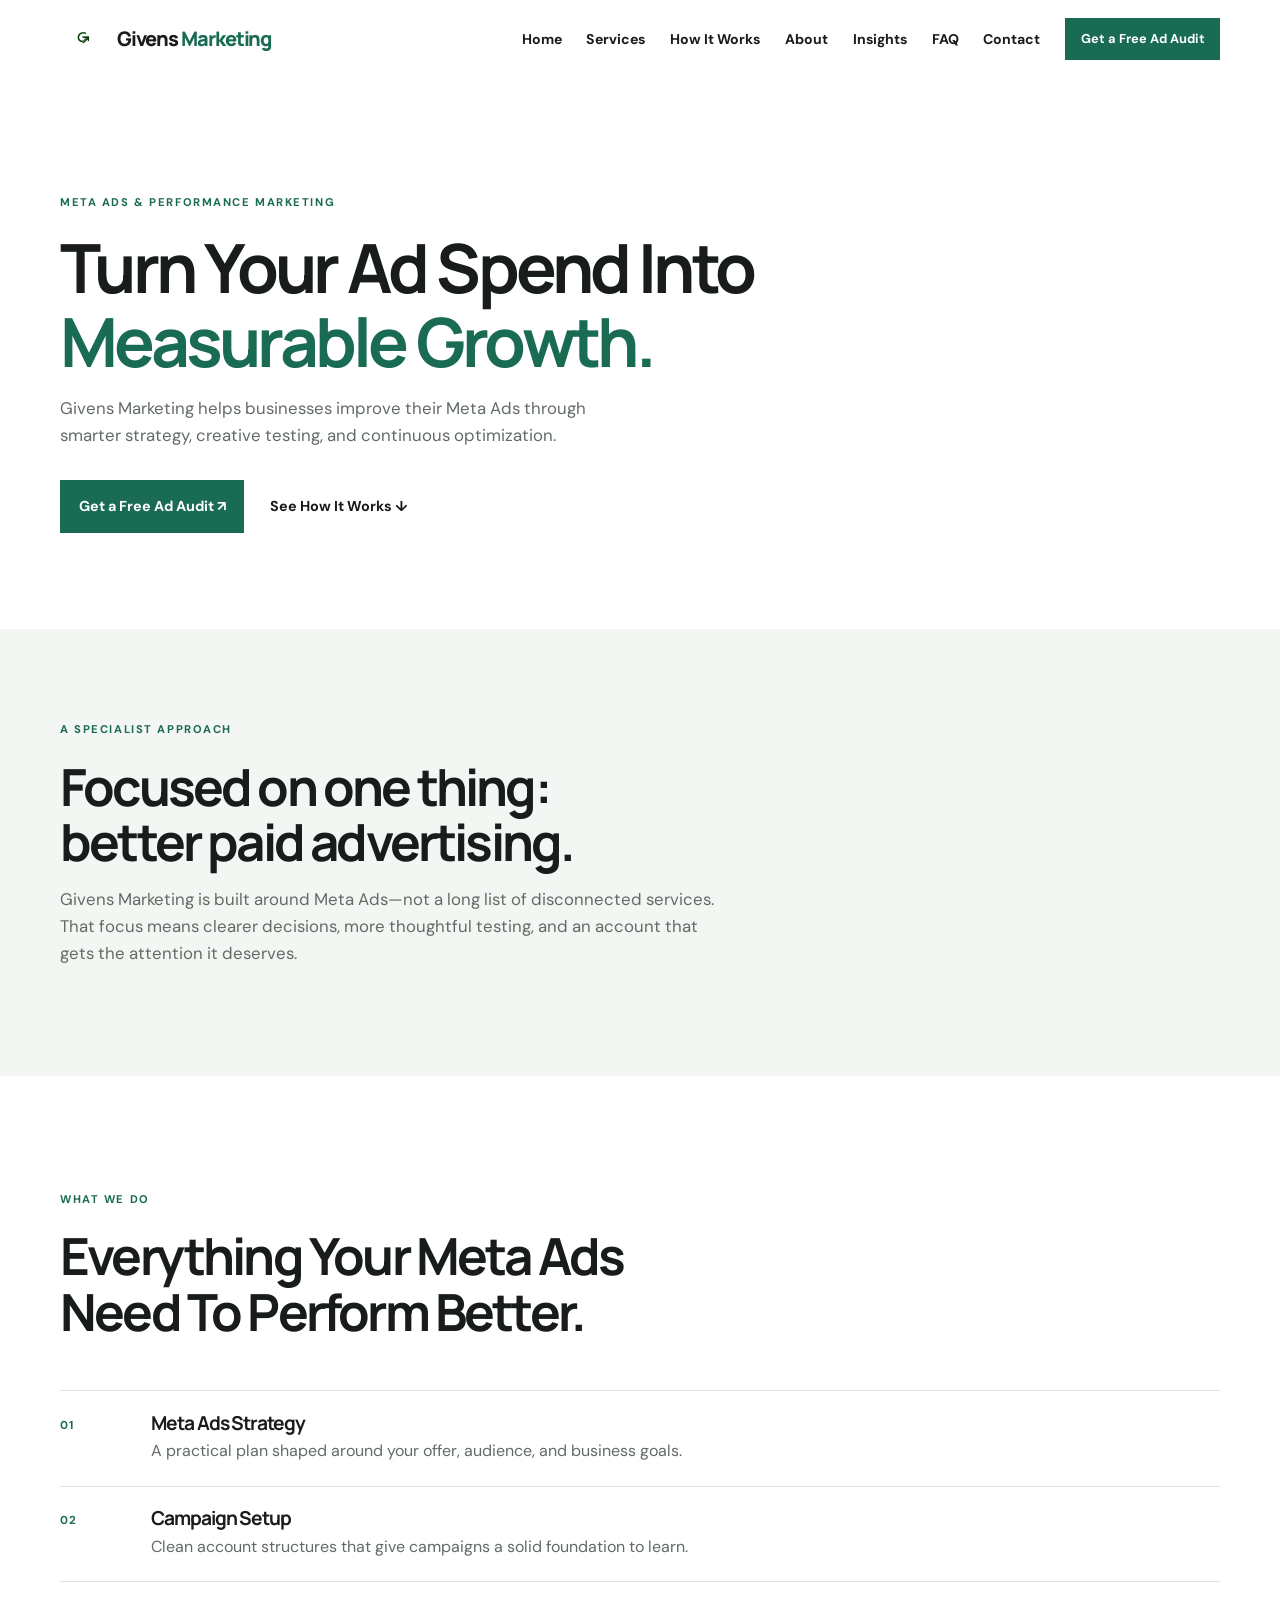
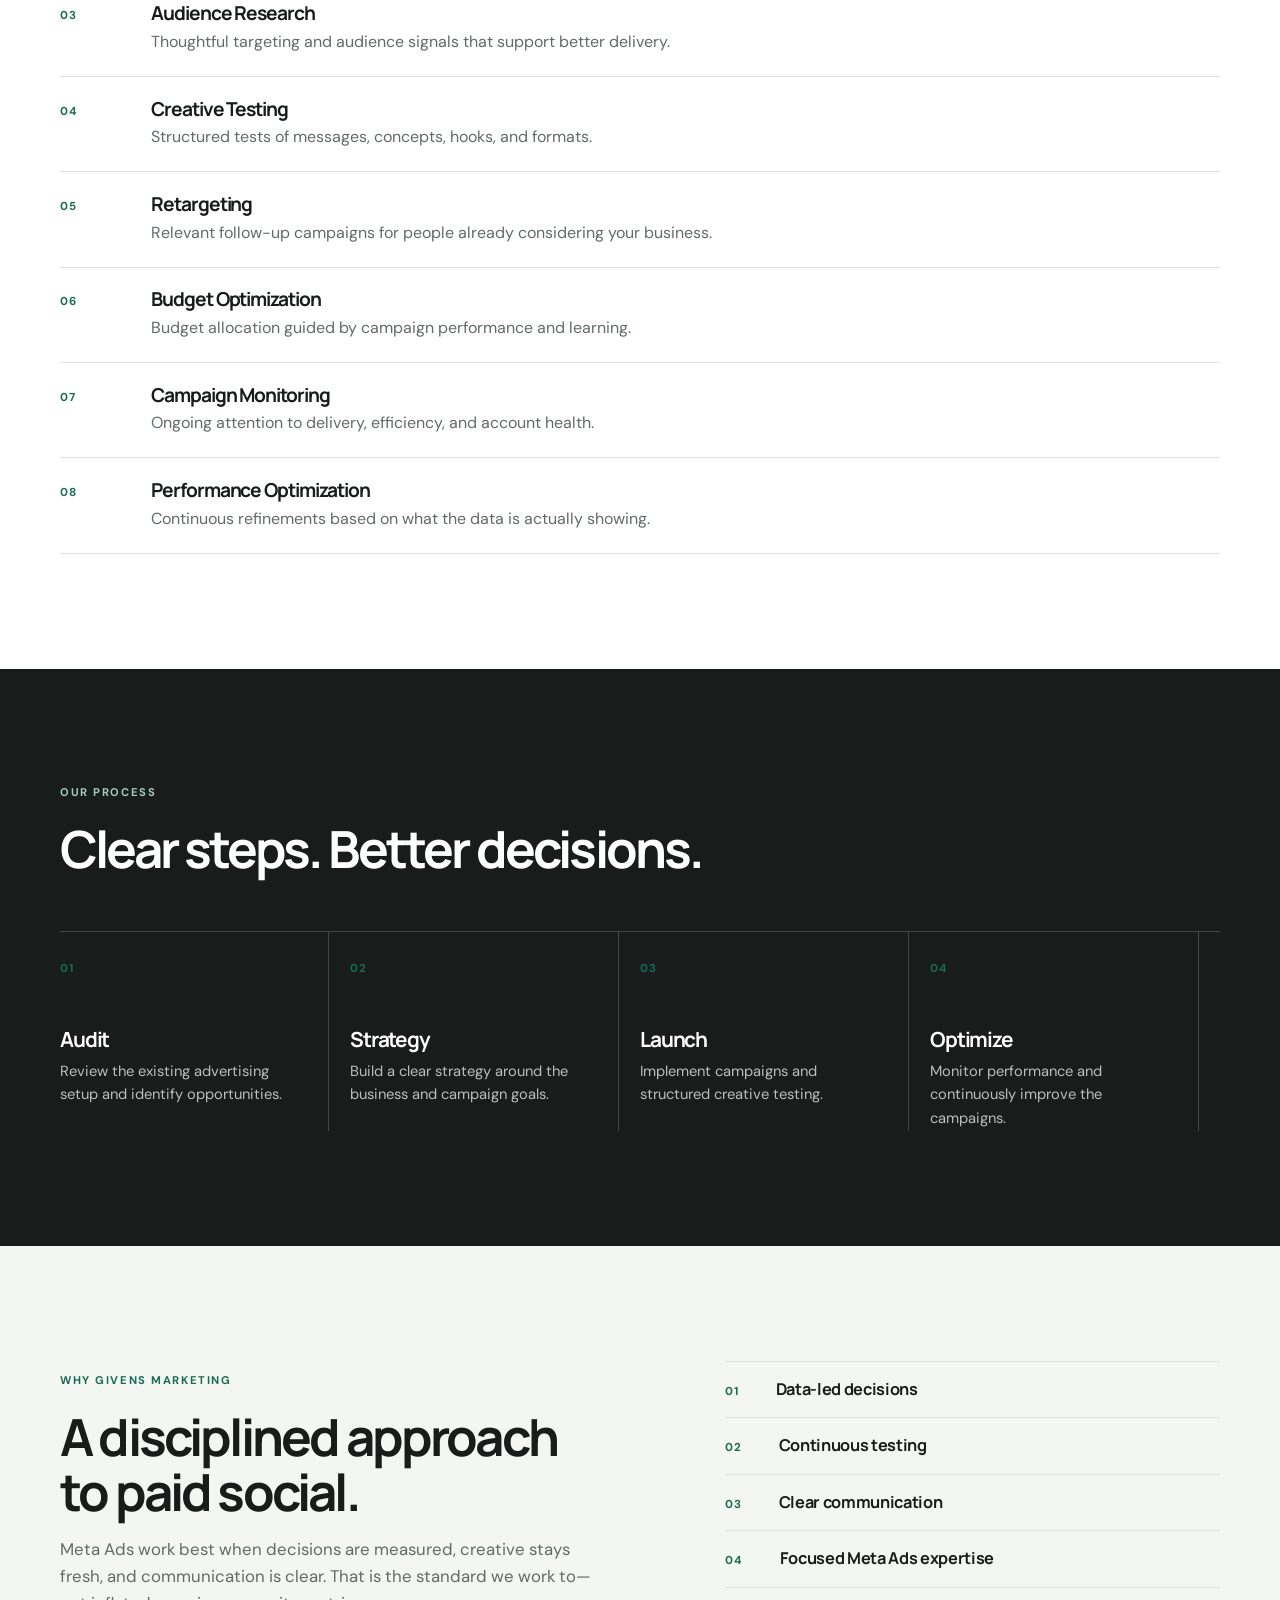
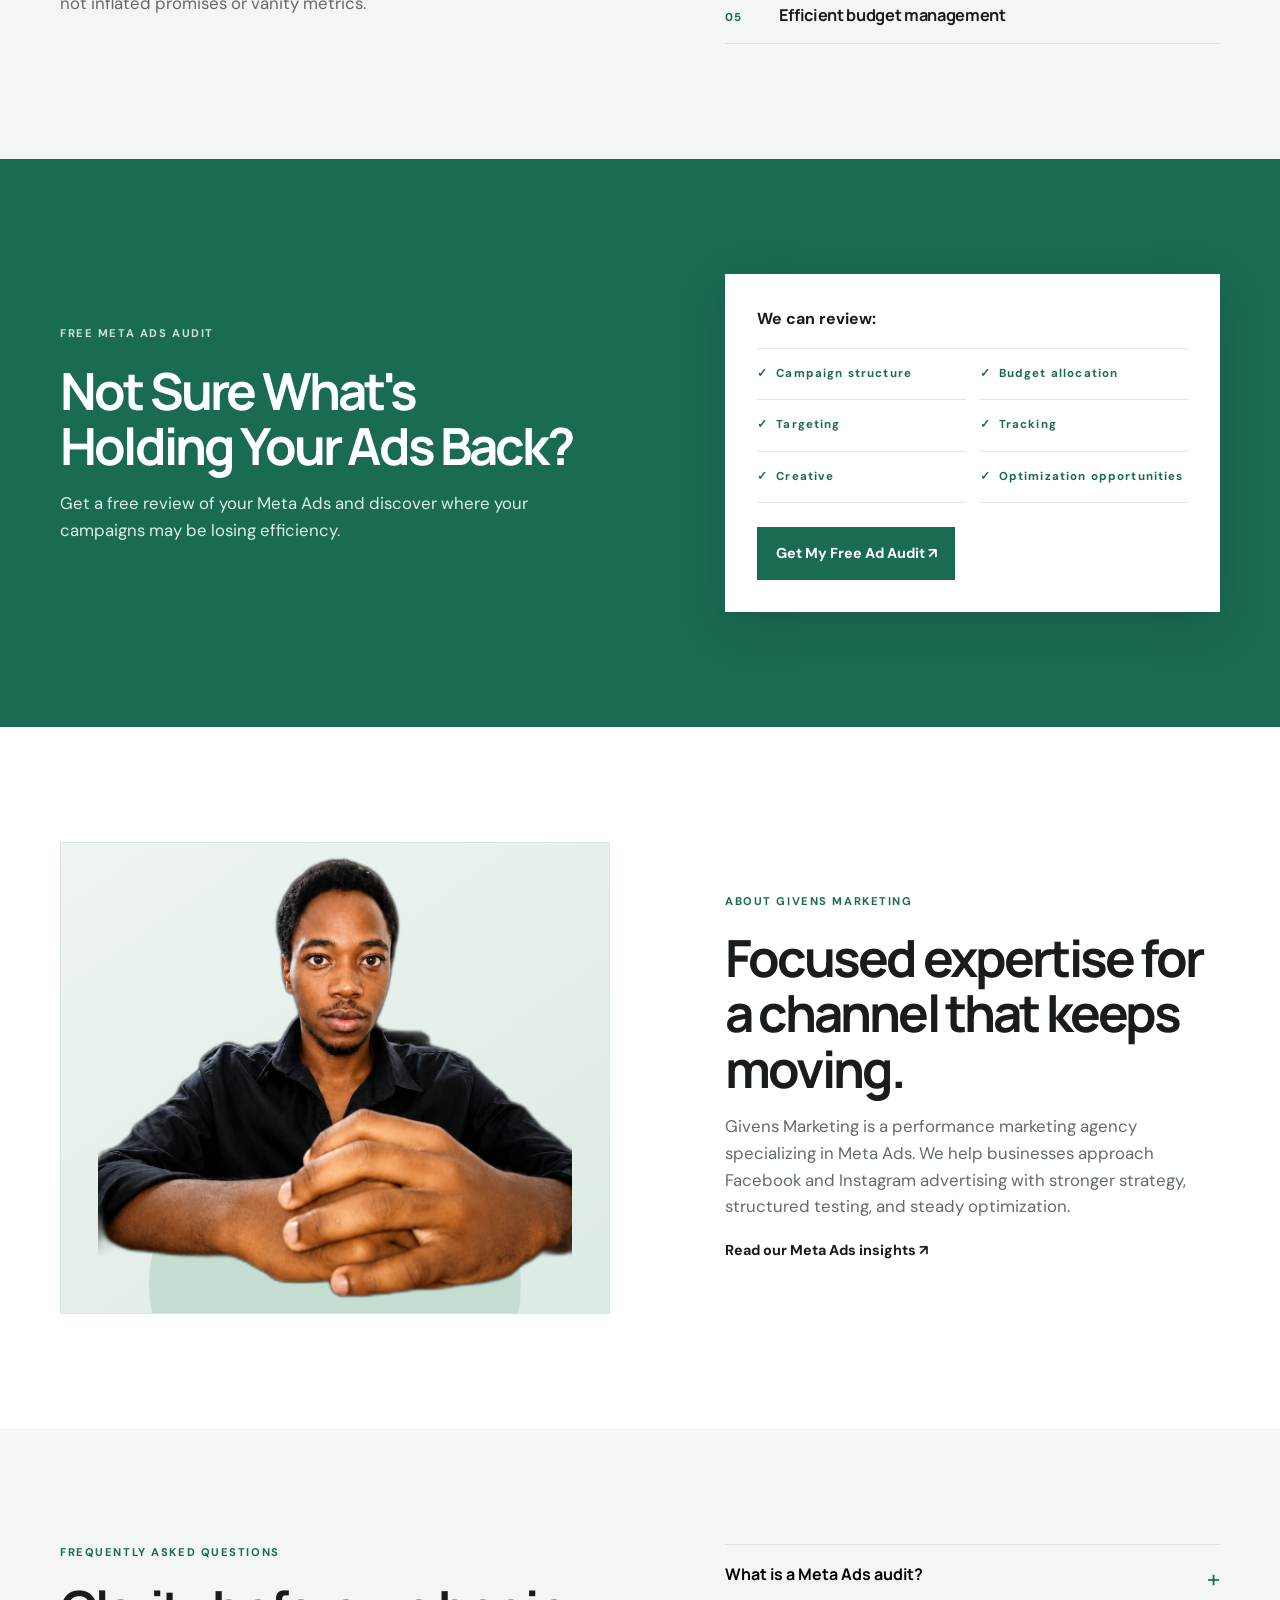
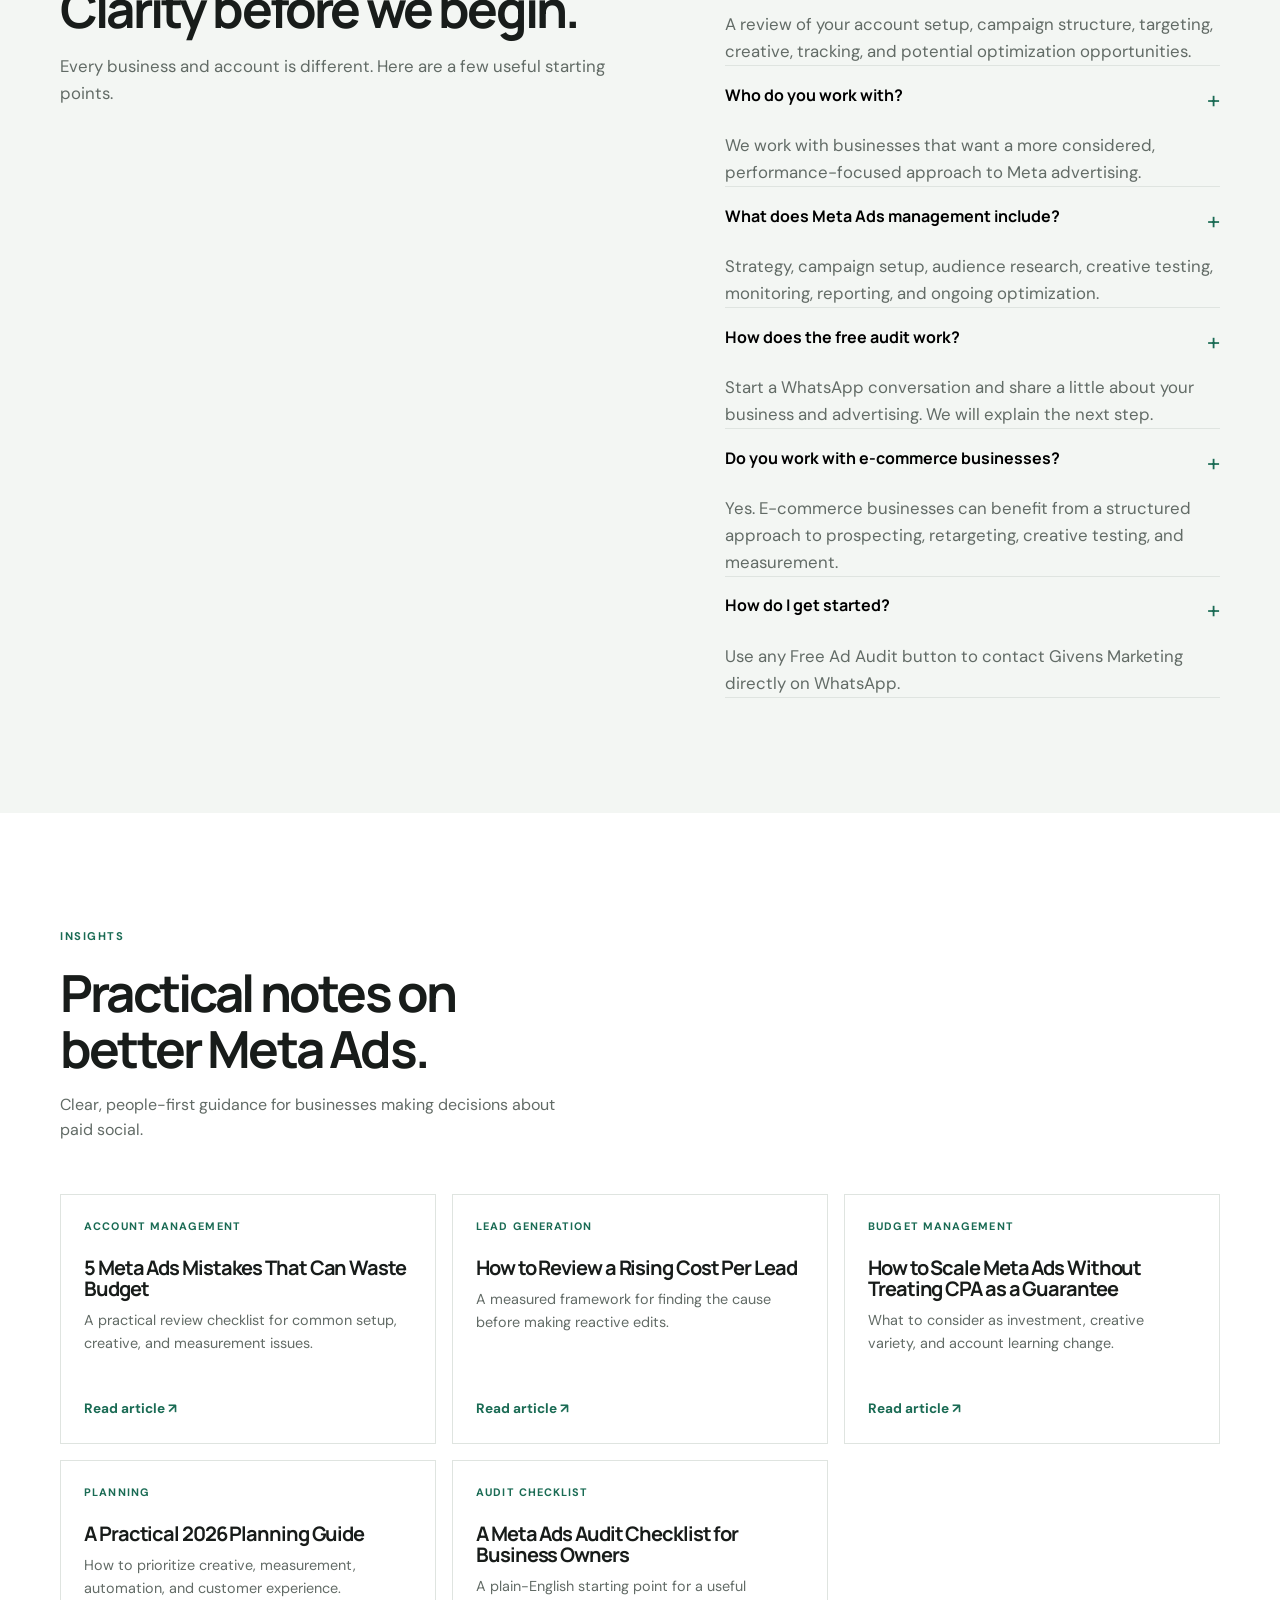
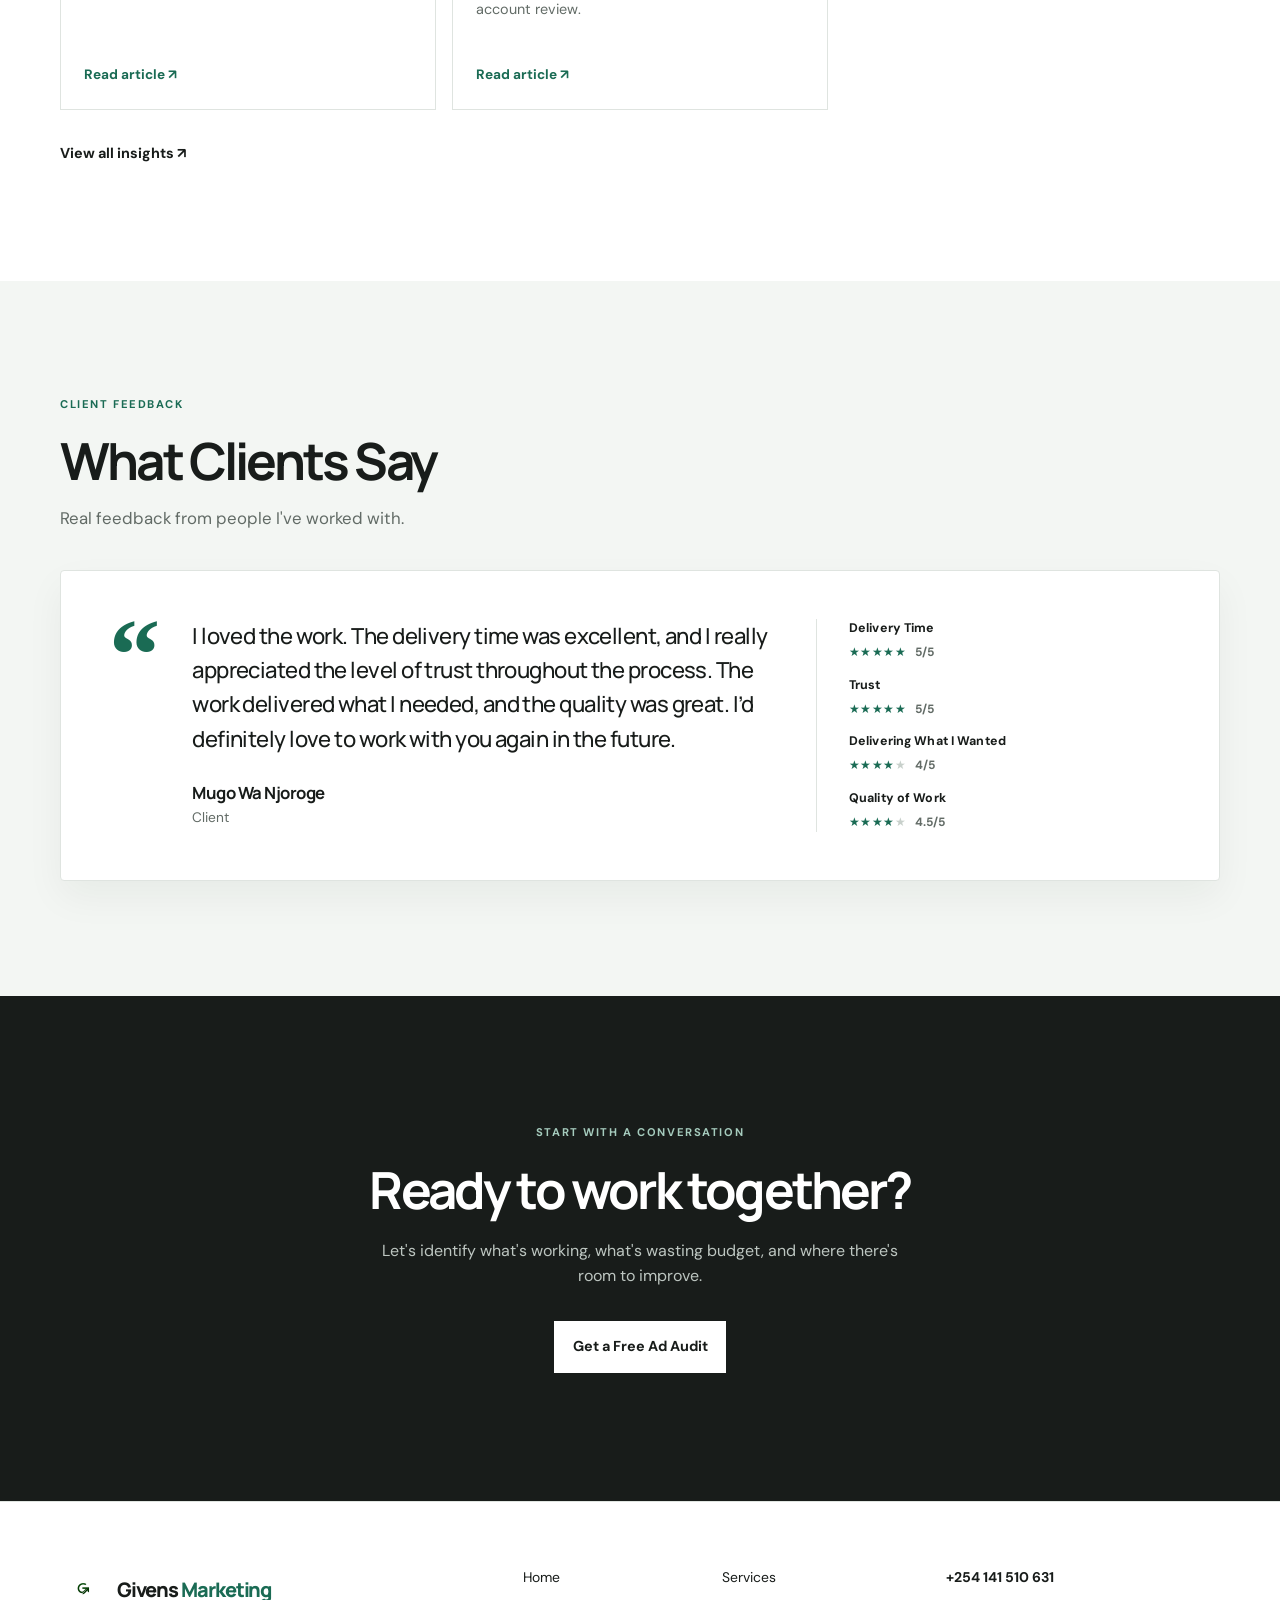
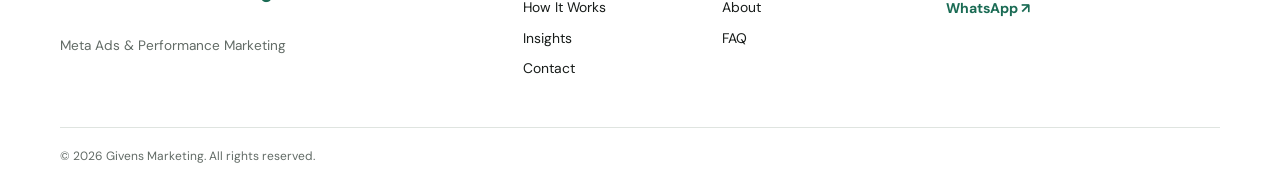
==== commit c411d958: "Remove illustrative campaign section and fix encoding" ====
--- a/index.html
+++ b/index.html
@@ -41,63 +41,15 @@
 </header>
 <main id="main">
 <section class="hero" id="home">
-<div class="wrap hero-grid">
+<div class="wrap">
 <div class="reveal">
 <p class="eyebrow">Meta Ads &amp; performance marketing</p>
 <h1>Turn Your Ad Spend Into <em>Measurable Growth.</em>
 </h1>
 <p class="lead">Givens Marketing helps businesses improve their Meta Ads through smarter strategy, creative testing, and continuous optimization.</p>
 <div class="actions">
-<a class="btn" target="_blank" rel="noopener" href="https://wa.me/254141510631?text=Hello%20Givens%20Marketing%2C%20I%27d%20like%20a%20free%20ad%20audit.">Get a Free Ad Audit ↗</a>
-<a class="link" href="#process">See How It Works ↓</a>
-</div>
-</div>
-<div class="dash-wrap reveal">
-<small>Illustrative campaign view</small>
-<div class="dash">
-<div class="dashbar">● ● ● &nbsp; Performance overview <b>● Active</b>
-</div>
-<div class="metrics">
-<div>
-<small>ROAS</small>
-<strong>—</strong>
-<small>Illustrative</small>
-</div>
-<div>
-<small>CTR</small>
-<strong>—</strong>
-<small>Illustrative</small>
-</div>
-<div>
-<small>CPC</small>
-<strong>—</strong>
-<small>Illustrative</small>
-</div>
-</div>
-<div class="chart">
-<p>Campaign activity <small>Last 30 days</small>
-</p>
-<div class="bars">
-<i style="--h:38%">
-</i>
-<i style="--h:56%">
-</i>
-<i style="--h:45%">
-</i>
-<i style="--h:70%">
-</i>
-<i style="--h:62%">
-</i>
-<i style="--h:88%">
-</i>
-<i style="--h:76%">
-</i>
-<i style="--h:96%">
-</i>
-</div>
-</div>
-<footer>● Testing creative angles <span>Updated today</span>
-</footer>
+<a class="btn" target="_blank" rel="noopener" href="https://wa.me/254141510631?text=Hello%20Givens%20Marketing%2C%20I%27d%20like%20a%20free%20ad%20audit.">Get a Free Ad Audit &#8599;</a>
+<a class="link" href="#process">See How It Works &#8595;</a>
 </div>
 </div>
 </div>
@@ -106,7 +58,7 @@
 <div class="wrap reveal">
 <p class="eyebrow">A specialist approach</p>
 <h2>Focused on one thing:<br>better paid advertising.</h2>
-<p>Givens Marketing is built around Meta Ads—not a long list of disconnected services. That focus means clearer decisions, more thoughtful testing, and an account that gets the attention it deserves.</p>
+<p>Givens Marketing is built around Meta Ads&mdash;not a long list of disconnected services. That focus means clearer decisions, more thoughtful testing, and an account that gets the attention it deserves.</p>
 </div>
 </section>
 <section class="section" id="services">
@@ -210,7 +162,7 @@
 <div class="reveal">
 <p class="eyebrow">Why Givens Marketing</p>
 <h2>A disciplined approach to paid social.</h2>
-<p>Meta Ads work best when decisions are measured, creative stays fresh, and communication is clear. That is the standard we work to—not inflated promises or vanity metrics.</p>
+<p>Meta Ads work best when decisions are measured, creative stays fresh, and communication is clear. That is the standard we work to&mdash;not inflated promises or vanity metrics.</p>
 </div>
 <ul class="reveal">
 <li>01 <span>Data-led decisions</span>
@@ -243,7 +195,7 @@
 <li>Tracking</li>
 <li>Optimization opportunities</li>
 </ul>
-<a class="btn" target="_blank" rel="noopener" href="https://wa.me/254141510631?text=Hello%20Givens%20Marketing%2C%20I%27d%20like%20my%20free%20ad%20audit.">Get My Free Ad Audit ↗</a>
+<a class="btn" target="_blank" rel="noopener" href="https://wa.me/254141510631?text=Hello%20Givens%20Marketing%2C%20I%27d%20like%20my%20free%20ad%20audit.">Get My Free Ad Audit &#8599;</a>
 </div>
 </div>
 </section>
@@ -256,7 +208,7 @@
 <p class="eyebrow">About Givens Marketing</p>
 <h2>Focused expertise for a channel that keeps moving.</h2>
 <p>Givens Marketing is a performance marketing agency specializing in Meta Ads. We help businesses approach Facebook and Instagram advertising with stronger strategy, structured testing, and steady optimization.</p>
-<a class="link" href="blog/index.html">Read our Meta Ads insights ↗</a>
+<a class="link" href="blog/index.html">Read our Meta Ads insights &#8599;</a>
 </div>
 </div>
 </section>
@@ -313,34 +265,34 @@
 <span>Account management</span>
 <h3>5 Meta Ads Mistakes That Can Waste Budget</h3>
 <p>A practical review checklist for common setup, creative, and measurement issues.</p>
-<b>Read article ↗</b>
+<b>Read article &#8599;</b>
 </a>
 <a class="insight-card reveal" href="blog/reduce-cost-per-lead.html">
 <span>Lead generation</span>
 <h3>How to Review a Rising Cost Per Lead</h3>
 <p>A measured framework for finding the cause before making reactive edits.</p>
-<b>Read article ↗</b>
+<b>Read article &#8599;</b>
 </a>
 <a class="insight-card reveal" href="blog/scaling-ads-without-increasing-cpa.html">
 <span>Budget management</span>
 <h3>How to Scale Meta Ads Without Treating CPA as a Guarantee</h3>
 <p>What to consider as investment, creative variety, and account learning change.</p>
-<b>Read article ↗</b>
+<b>Read article &#8599;</b>
 </a>
 <a class="insight-card reveal" href="blog/meta-ads-trends-2026.html">
 <span>Planning</span>
 <h3>A Practical 2026 Planning Guide</h3>
 <p>How to prioritize creative, measurement, automation, and customer experience.</p>
-<b>Read article ↗</b>
+<b>Read article &#8599;</b>
 </a>
 <a class="insight-card reveal" href="blog/meta-ads-audit-checklist.html">
 <span>Audit checklist</span>
 <h3>A Meta Ads Audit Checklist for Business Owners</h3>
 <p>A plain-English starting point for a useful account review.</p>
-<b>Read article ↗</b>
-</a>
-</div>
-<a class="link all-insights reveal" href="blog/index.html">View all insights ↗</a>
+<b>Read article &#8599;</b>
+</a>
+</div>
+<a class="link all-insights reveal" href="blog/index.html">View all insights &#8599;</a>
 </div>
 </section>
 <section class="section testimonials" id="testimonials">
@@ -353,14 +305,14 @@
 <article class="testimonial-card reveal">
 <div class="testimonial-quote" aria-hidden="true">&ldquo;</div>
 <div class="testimonial-main">
-<blockquote><p>I loved the work. The delivery time was excellent, and I really appreciated the level of trust throughout the process. The work delivered what I needed, and the quality was great. I’d definitely love to work with you again in the future.</p></blockquote>
+<blockquote><p>I loved the work. The delivery time was excellent, and I really appreciated the level of trust throughout the process. The work delivered what I needed, and the quality was great. I&rsquo;d definitely love to work with you again in the future.</p></blockquote>
 <footer class="testimonial-client"><strong>Mugo Wa Njoroge</strong><span>Client</span></footer>
 </div>
 <dl class="testimonial-ratings">
-<div><dt>Delivery Time</dt><dd><span class="rating-stars" aria-label="5 out of 5">★★★★★</span><b>5/5</b></dd></div>
-<div><dt>Trust</dt><dd><span class="rating-stars" aria-label="5 out of 5">★★★★★</span><b>5/5</b></dd></div>
-<div><dt>Delivering What I Wanted</dt><dd><span class="rating-stars" aria-label="4 out of 5">★★★★<i>★</i></span><b>4/5</b></dd></div>
-<div><dt>Quality of Work</dt><dd><span class="rating-stars" aria-label="4.5 out of 5">★★★★<i>★</i></span><b>4.5/5</b></dd></div>
+<div><dt>Delivery Time</dt><dd><span class="rating-stars" aria-label="5 out of 5">&#9733;&#9733;&#9733;&#9733;&#9733;</span><b>5/5</b></dd></div>
+<div><dt>Trust</dt><dd><span class="rating-stars" aria-label="5 out of 5">&#9733;&#9733;&#9733;&#9733;&#9733;</span><b>5/5</b></dd></div>
+<div><dt>Delivering What I Wanted</dt><dd><span class="rating-stars" aria-label="4 out of 5">&#9733;&#9733;&#9733;&#9733;<i>&#9733;</i></span><b>4/5</b></dd></div>
+<div><dt>Quality of Work</dt><dd><span class="rating-stars" aria-label="4.5 out of 5">&#9733;&#9733;&#9733;&#9733;<i>&#9733;</i></span><b>4.5/5</b></dd></div>
 </dl>
 </article>
 </div>
@@ -394,10 +346,10 @@
 </div>
 <div>
 <a href="tel:+254141510631">+254 141 510 631</a>
-<a target="_blank" rel="noopener" href="https://wa.me/254141510631">WhatsApp ↗</a>
-</div>
-</div>
-<p class="copyright wrap">© <span id="year">
+<a target="_blank" rel="noopener" href="https://wa.me/254141510631">WhatsApp &#8599;</a>
+</div>
+</div>
+<p class="copyright wrap">&copy; <span id="year">
 </span> Givens Marketing. All rights reserved.</p>
 </footer>
 <script src="script.js">
--- a/style.css
+++ b/style.css
@@ -1,4 +1,4 @@
-﻿:root{--ink:#181c1a;--muted:#626b66;--line:#dfe4e0;--soft:#f3f6f3;--green:#1a6b54;--green2:#10513e;--max:1160px;--display:Manrope,sans-serif;--body:"DM Sans",sans-serif}*{box-sizing:border-box}html{scroll-behavior:smooth}body{margin:0;color:var(--ink);font:16px/1.6 var(--body)}a{color:inherit;text-decoration:none}.wrap{width:min(1160px,calc(100% - 48px));margin:auto}.skip{position:fixed;top:-4rem;left:1rem;background:#000;color:#fff;padding:.7rem;z-index:20}.skip:focus{top:1rem}header{position:sticky;z-index:10;top:0;background:#fffc;backdrop-filter:blur(12px);border-bottom:1px solid transparent}header.scrolled{border-color:var(--line)}.nav{height:78px;display:flex;align-items:center;justify-content:space-between}.brand,h1,h2,h3{font-family:var(--display);letter-spacing:-.055em}.brand{font-size:1.25rem;font-weight:800;display:inline-flex;align-items:center;gap:.55rem}.brand img{width:48px;height:48px;object-fit:contain;border-radius:50%}.brand i{font-style:normal;color:var(--green)}nav{display:flex;align-items:center;gap:1.55rem;font-size:.88rem;font-weight:700}.btn{display:inline-block;padding:.85rem 1.1rem;background:var(--green);border:1px solid var(--green);color:#fff;font-weight:700;font-size:.9rem;transition:.2s}.btn:hover{transform:translateY(-2px);background:var(--green2)}.small{padding:.63rem .9rem;font-size:.8rem}.menu{display:none;border:0;background:none}.menu b{display:block;width:24px;height:2px;background:var(--ink);margin:5px}.hero{padding:clamp(4.5rem,9vw,8.5rem) 0 6rem;overflow:hidden}.hero-grid,.two{display:grid;grid-template-columns:1fr .9fr;align-items:center;gap:clamp(3rem,9vw,9rem)}.eyebrow{margin:0 0 1.2rem;color:var(--green);font-size:.7rem;font-weight:700;letter-spacing:.14em;text-transform:uppercase}h1,h2,h3{line-height:1.08;margin:0}h1{max-width:760px;font-size:clamp(2.8rem,5.3vw,5.4rem)}h1 em{font-style:normal;color:var(--green)}h2{font-size:clamp(2.15rem,4vw,4rem)}.lead,.position p:last-child,.two p:not(.eyebrow){color:var(--muted);font-size:1.05rem;max-width:570px}.actions{display:flex;align-items:center;gap:1.6rem;margin-top:2rem}.link{font-weight:700;font-size:.9rem}.dash-wrap>small{display:block;margin-bottom:.75rem;color:var(--muted);font-size:.68rem;text-transform:uppercase;letter-spacing:.1em}.dash{background:#fff;border:1px solid var(--line);box-shadow:0 18px 50px #14221913;padding:1rem}.dashbar{display:flex;gap:.7rem;padding-bottom:1rem;border-bottom:1px solid var(--line);color:var(--muted);font-size:.7rem}.dashbar b{margin-left:auto;color:var(--green)}.metrics{display:grid;grid-template-columns:repeat(3,1fr);gap:.6rem;padding:1rem 0}.metrics div{background:var(--soft);padding:.75rem}.metrics small{display:block;color:var(--muted);font-size:.65rem}.metrics strong{font:1.5rem var(--display)}.chart{border:1px solid var(--line);padding:.8rem}.chart p{margin:0;font-size:.72rem;font-weight:bold}.chart p small{float:right;color:var(--muted);font-weight:400}.bars{height:120px;display:flex;align-items:end;gap:7%;padding:1rem 4% 0;margin-top:.7rem;border-bottom:1px solid var(--line);background:repeating-linear-gradient(transparent 0 29%,#edf0ee 30%)}.bars i{height:var(--h);width:7%;background:var(--green);animation:grow .8s both}.bars i:nth-child(even){opacity:.5}.dash footer{padding-top:.7rem;font-size:.65rem;color:var(--muted)}.dash footer:first-letter{color:var(--green)}.dash footer span{float:right}.position,.soft{background:var(--soft)}.position{padding:5.8rem 0}.position p:last-child{max-width:670px}.section{padding:clamp(5rem,9vw,8rem) 0}.heading{margin-bottom:3.2rem}.services{border-top:1px solid var(--line)}.services article{display:grid;grid-template-columns:75px 1fr;gap:1rem;padding:1.35rem 0;border-bottom:1px solid var(--line);transition:.2s}.services article:hover{padding-left:.6rem}.services article>b,.steps b{font-size:.72rem;letter-spacing:.1em;color:var(--green);padding-top:.25rem}.services h3{font-size:1.2rem}.services p{margin:.3rem 0 0;color:var(--muted)}.dark,.closing{background:var(--ink);color:#fff}.dark .eyebrow,.closing .eyebrow{color:#a5cbbd}.steps{padding:0;margin:3.4rem 0 0;display:grid;grid-template-columns:repeat(4,1fr);list-style:none;border-top:1px solid #414945}.steps li{padding:1.4rem 1.3rem 0 0;margin-right:1.3rem;border-right:1px solid #414945}.steps h3{font-size:1.3rem;margin:3rem 0 .6rem}.steps p{margin:0;color:#b8c0bc;font-size:.92rem}.two ul{list-style:none;padding:0;margin:0;border-top:1px solid var(--line)}.two li{padding:1rem 0;border-bottom:1px solid var(--line);color:var(--green);font-weight:700;font-size:.72rem;letter-spacing:.1em}.two li span{color:var(--ink);font:700 1.02rem var(--display);letter-spacing:-.02em;margin-left:2rem}.audit{padding:clamp(5rem,9vw,8rem) 0;background:var(--green);color:#fff}.audit .eyebrow{color:#cce2da}.audit p:not(.eyebrow){color:#e0eeea;max-width:480px}.auditbox{background:#fff;color:var(--ink);padding:2rem;box-shadow:0 15px 45px #0002}.auditbox ul{columns:2;list-style:none;padding:0;margin:1rem 0 1.5rem;font-size:.9rem}.auditbox li:before{content:'✓';color:var(--green);margin-right:.5rem;font-weight:bold}.monogram{background:var(--soft);color:var(--green);font:800 clamp(5rem,12vw,10rem)/1 var(--display);letter-spacing:-.12em;text-align:center;padding:clamp(2rem,6vw,5rem) 1rem}.faq{align-items:start}.accord>div{border-top:1px solid var(--line)}.accord>div:last-child{border-bottom:1px solid var(--line)}.accord button{width:100%;border:0;background:transparent;text-align:left;padding:1.1rem 0;display:flex;justify-content:space-between;font:700 1rem var(--display);cursor:pointer}.accord button span{color:var(--green);font:1.5rem var(--body)}.accord p{display:grid;grid-template-rows:0fr;overflow:hidden;margin:0;color:var(--muted);transition:.25s}.accord .active p{grid-template-rows:1fr;padding-bottom:1.1rem}.accord .active span{transform:rotate(45deg)}.closing{text-align:center;padding:clamp(5rem,10vw,9rem) 0}.closing h2{max-width:800px;margin:auto}.closing p:not(.eyebrow){max-width:540px;margin:1.3rem auto 2rem;color:#bdc6c1}.white{background:#fff;color:var(--ink);border-color:#fff}.sitefoot{padding:4rem 0 1.5rem;border-top:1px solid var(--line)}.foot{display:grid;grid-template-columns:1.1fr 1fr .7fr;gap:2rem}.foot p,.copyright{color:var(--muted);font-size:.85rem}.foot>div:nth-child(2){display:grid;grid-template-columns:repeat(2,1fr);gap:.5rem;font-size:.87rem}.foot>div:last-child{display:flex;flex-direction:column;gap:.5rem;font-weight:bold;font-size:.88rem}.foot>div:last-child a:last-child{color:var(--green)}.copyright{border-top:1px solid var(--line);margin-top:3rem;padding-top:1.2rem;font-size:.75rem}.reveal{opacity:0;transform:translateY(16px);transition:.55s}.visible{opacity:1;transform:none}@keyframes grow{from{height:0}}@media(max-width:800px){.wrap{width:min(100% - 36px,1160px)}.menu{display:block}.menu.open b:first-child{transform:translateY(3.5px) rotate(45deg)}.menu.open b:last-child{transform:translateY(-3.5px) rotate(-45deg)}nav{position:fixed;top:78px;left:0;right:0;background:#fff;padding:1.5rem 1.1rem;display:grid;gap:1rem;border-bottom:1px solid var(--line);transform:translateY(-130%);opacity:0;pointer-events:none;transition:.25s}nav.open{transform:none;opacity:1;pointer-events:auto}.hero-grid,.two{grid-template-columns:1fr;gap:3.5rem}.steps{grid-template-columns:repeat(2,1fr);gap:1rem}.steps li{margin:0}.steps li:nth-child(even){border-right:0}.foot{grid-template-columns:1fr 1fr}.foot>div:first-child{grid-column:1/-1}}@media(max-width:480px){.wrap{width:min(100% - 30px,1160px)}.actions{align-items:flex-start;flex-direction:column;gap:1.1rem}.metrics{gap:.35rem}.metrics div{padding:.6rem}.dash footer span{display:none}.steps{grid-template-columns:1fr}.steps li{border-right:0;border-bottom:1px solid #414945;padding-bottom:1.3rem}.steps h3{margin-top:1.4rem}.auditbox ul{columns:1}.foot{grid-template-columns:1fr}.foot>div:first-child{grid-column:auto}}
+:root{--ink:#181c1a;--muted:#626b66;--line:#dfe4e0;--soft:#f3f6f3;--green:#1a6b54;--green2:#10513e;--max:1160px;--display:Manrope,sans-serif;--body:"DM Sans",sans-serif}*{box-sizing:border-box}html{scroll-behavior:smooth}body{margin:0;color:var(--ink);font:16px/1.6 var(--body)}a{color:inherit;text-decoration:none}.wrap{width:min(1160px,calc(100% - 48px));margin:auto}.skip{position:fixed;top:-4rem;left:1rem;background:#000;color:#fff;padding:.7rem;z-index:20}.skip:focus{top:1rem}header{position:sticky;z-index:10;top:0;background:#fffc;backdrop-filter:blur(12px);border-bottom:1px solid transparent}header.scrolled{border-color:var(--line)}.nav{height:78px;display:flex;align-items:center;justify-content:space-between}.brand,h1,h2,h3{font-family:var(--display);letter-spacing:-.055em}.brand{font-size:1.25rem;font-weight:800;display:inline-flex;align-items:center;gap:.55rem}.brand img{width:48px;height:48px;object-fit:contain;border-radius:50%}.brand i{font-style:normal;color:var(--green)}nav{display:flex;align-items:center;gap:1.55rem;font-size:.88rem;font-weight:700}.btn{display:inline-block;padding:.85rem 1.1rem;background:var(--green);border:1px solid var(--green);color:#fff;font-weight:700;font-size:.9rem;transition:.2s}.btn:hover{transform:translateY(-2px);background:var(--green2)}.small{padding:.63rem .9rem;font-size:.8rem}.menu{display:none;border:0;background:none}.menu b{display:block;width:24px;height:2px;background:var(--ink);margin:5px}.hero{padding:clamp(4.5rem,9vw,8.5rem) 0 6rem;overflow:hidden}.two{display:grid;grid-template-columns:1fr .9fr;align-items:center;gap:clamp(3rem,9vw,9rem)}.eyebrow{margin:0 0 1.2rem;color:var(--green);font-size:.7rem;font-weight:700;letter-spacing:.14em;text-transform:uppercase}h1,h2,h3{line-height:1.08;margin:0}h1{max-width:760px;font-size:clamp(2.8rem,5.3vw,5.4rem)}h1 em{font-style:normal;color:var(--green)}h2{font-size:clamp(2.15rem,4vw,4rem)}.lead,.position p:last-child,.two p:not(.eyebrow){color:var(--muted);font-size:1.05rem;max-width:570px}.actions{display:flex;align-items:center;gap:1.6rem;margin-top:2rem}.link{font-weight:700;font-size:.9rem}.position,.soft{background:var(--soft)}.position{padding:5.8rem 0}.position p:last-child{max-width:670px}.section{padding:clamp(5rem,9vw,8rem) 0}.heading{margin-bottom:3.2rem}.services{border-top:1px solid var(--line)}.services article{display:grid;grid-template-columns:75px 1fr;gap:1rem;padding:1.35rem 0;border-bottom:1px solid var(--line);transition:.2s}.services article:hover{padding-left:.6rem}.services article>b,.steps b{font-size:.72rem;letter-spacing:.1em;color:var(--green);padding-top:.25rem}.services h3{font-size:1.2rem}.services p{margin:.3rem 0 0;color:var(--muted)}.dark,.closing{background:var(--ink);color:#fff}.dark .eyebrow,.closing .eyebrow{color:#a5cbbd}.steps{padding:0;margin:3.4rem 0 0;display:grid;grid-template-columns:repeat(4,1fr);list-style:none;border-top:1px solid #414945}.steps li{padding:1.4rem 1.3rem 0 0;margin-right:1.3rem;border-right:1px solid #414945}.steps h3{font-size:1.3rem;margin:3rem 0 .6rem}.steps p{margin:0;color:#b8c0bc;font-size:.92rem}.two ul{list-style:none;padding:0;margin:0;border-top:1px solid var(--line)}.two li{padding:1rem 0;border-bottom:1px solid var(--line);color:var(--green);font-weight:700;font-size:.72rem;letter-spacing:.1em}.two li span{color:var(--ink);font:700 1.02rem var(--display);letter-spacing:-.02em;margin-left:2rem}.audit{padding:clamp(5rem,9vw,8rem) 0;background:var(--green);color:#fff}.audit .eyebrow{color:#cce2da}.audit p:not(.eyebrow){color:#e0eeea;max-width:480px}.auditbox{background:#fff;color:var(--ink);padding:2rem;box-shadow:0 15px 45px #0002}.auditbox ul{columns:2;list-style:none;padding:0;margin:1rem 0 1.5rem;font-size:.9rem}.auditbox li:before{content:'✓';color:var(--green);margin-right:.5rem;font-weight:bold}.monogram{background:var(--soft);color:var(--green);font:800 clamp(5rem,12vw,10rem)/1 var(--display);letter-spacing:-.12em;text-align:center;padding:clamp(2rem,6vw,5rem) 1rem}.faq{align-items:start}.accord>div{border-top:1px solid var(--line)}.accord>div:last-child{border-bottom:1px solid var(--line)}.accord button{width:100%;border:0;background:transparent;text-align:left;padding:1.1rem 0;display:flex;justify-content:space-between;font:700 1rem var(--display);cursor:pointer}.accord button span{color:var(--green);font:1.5rem var(--body)}.accord p{display:grid;grid-template-rows:0fr;overflow:hidden;margin:0;color:var(--muted);transition:.25s}.accord .active p{grid-template-rows:1fr;padding-bottom:1.1rem}.accord .active span{transform:rotate(45deg)}.closing{text-align:center;padding:clamp(5rem,10vw,9rem) 0}.closing h2{max-width:800px;margin:auto}.closing p:not(.eyebrow){max-width:540px;margin:1.3rem auto 2rem;color:#bdc6c1}.white{background:#fff;color:var(--ink);border-color:#fff}.sitefoot{padding:4rem 0 1.5rem;border-top:1px solid var(--line)}.foot{display:grid;grid-template-columns:1.1fr 1fr .7fr;gap:2rem}.foot p,.copyright{color:var(--muted);font-size:.85rem}.foot>div:nth-child(2){display:grid;grid-template-columns:repeat(2,1fr);gap:.5rem;font-size:.87rem}.foot>div:last-child{display:flex;flex-direction:column;gap:.5rem;font-weight:bold;font-size:.88rem}.foot>div:last-child a:last-child{color:var(--green)}.copyright{border-top:1px solid var(--line);margin-top:3rem;padding-top:1.2rem;font-size:.75rem}.reveal{opacity:0;transform:translateY(16px);transition:.55s}.visible{opacity:1;transform:none}@media(max-width:800px){.wrap{width:min(100% - 36px,1160px)}.menu{display:block}.menu.open b:first-child{transform:translateY(3.5px) rotate(45deg)}.menu.open b:last-child{transform:translateY(-3.5px) rotate(-45deg)}nav{position:fixed;top:78px;left:0;right:0;background:#fff;padding:1.5rem 1.1rem;display:grid;gap:1rem;border-bottom:1px solid var(--line);transform:translateY(-130%);opacity:0;pointer-events:none;transition:.25s}nav.open{transform:none;opacity:1;pointer-events:auto}.two{grid-template-columns:1fr;gap:3.5rem}.steps{grid-template-columns:repeat(2,1fr);gap:1rem}.steps li{margin:0}.steps li:nth-child(even){border-right:0}.foot{grid-template-columns:1fr 1fr}.foot>div:first-child{grid-column:1/-1}}@media(max-width:480px){.wrap{width:min(100% - 30px,1160px)}.actions{align-items:flex-start;flex-direction:column;gap:1.1rem}.steps{grid-template-columns:1fr}.steps li{border-right:0;border-bottom:1px solid #414945;padding-bottom:1.3rem}.steps h3{margin-top:1.4rem}.auditbox ul{columns:1}.foot{grid-template-columns:1fr}.foot>div:first-child{grid-column:auto}}
 .profile-wrap{min-height:360px;display:grid;place-items:end center;overflow:hidden;background:linear-gradient(145deg,#eef4f1,#dcebe4);border:1px solid var(--line)}.profile-wrap img{display:block;width:min(100%,480px);max-height:470px;object-fit:contain;object-position:bottom}.profile-wrap:before{content:"";position:absolute}.profile-wrap{position:relative}.profile-wrap:after{content:"";position:absolute;width:68%;height:68%;border-radius:50%;background:#c6ddd2;bottom:-28%;z-index:0}.profile-wrap img{position:relative;z-index:1}
 
 .insights-intro{max-width:520px;color:var(--muted);margin:1rem 0 0}.insight-grid{display:grid;grid-template-columns:repeat(3,1fr);gap:1rem}.insight-card{min-height:250px;border:1px solid var(--line);padding:1.45rem;display:flex;flex-direction:column;transition:transform .2s,box-shadow .2s}.insight-card:hover{transform:translateY(-3px);box-shadow:0 15px 35px #16251c12}.insight-card span{color:var(--green);font-size:.68rem;font-weight:700;letter-spacing:.1em;text-transform:uppercase}.insight-card h3{font-size:1.25rem;margin:1.3rem 0 .6rem}.insight-card p{color:var(--muted);font-size:.9rem;margin:0}.insight-card b{font-size:.85rem;color:var(--green);margin-top:auto;padding-top:1.4rem}.all-insights{display:inline-block;margin-top:2rem}@media(max-width:800px){.insight-grid{grid-template-columns:repeat(2,1fr)}}@media(max-width:480px){.insight-grid{grid-template-columns:1fr}}
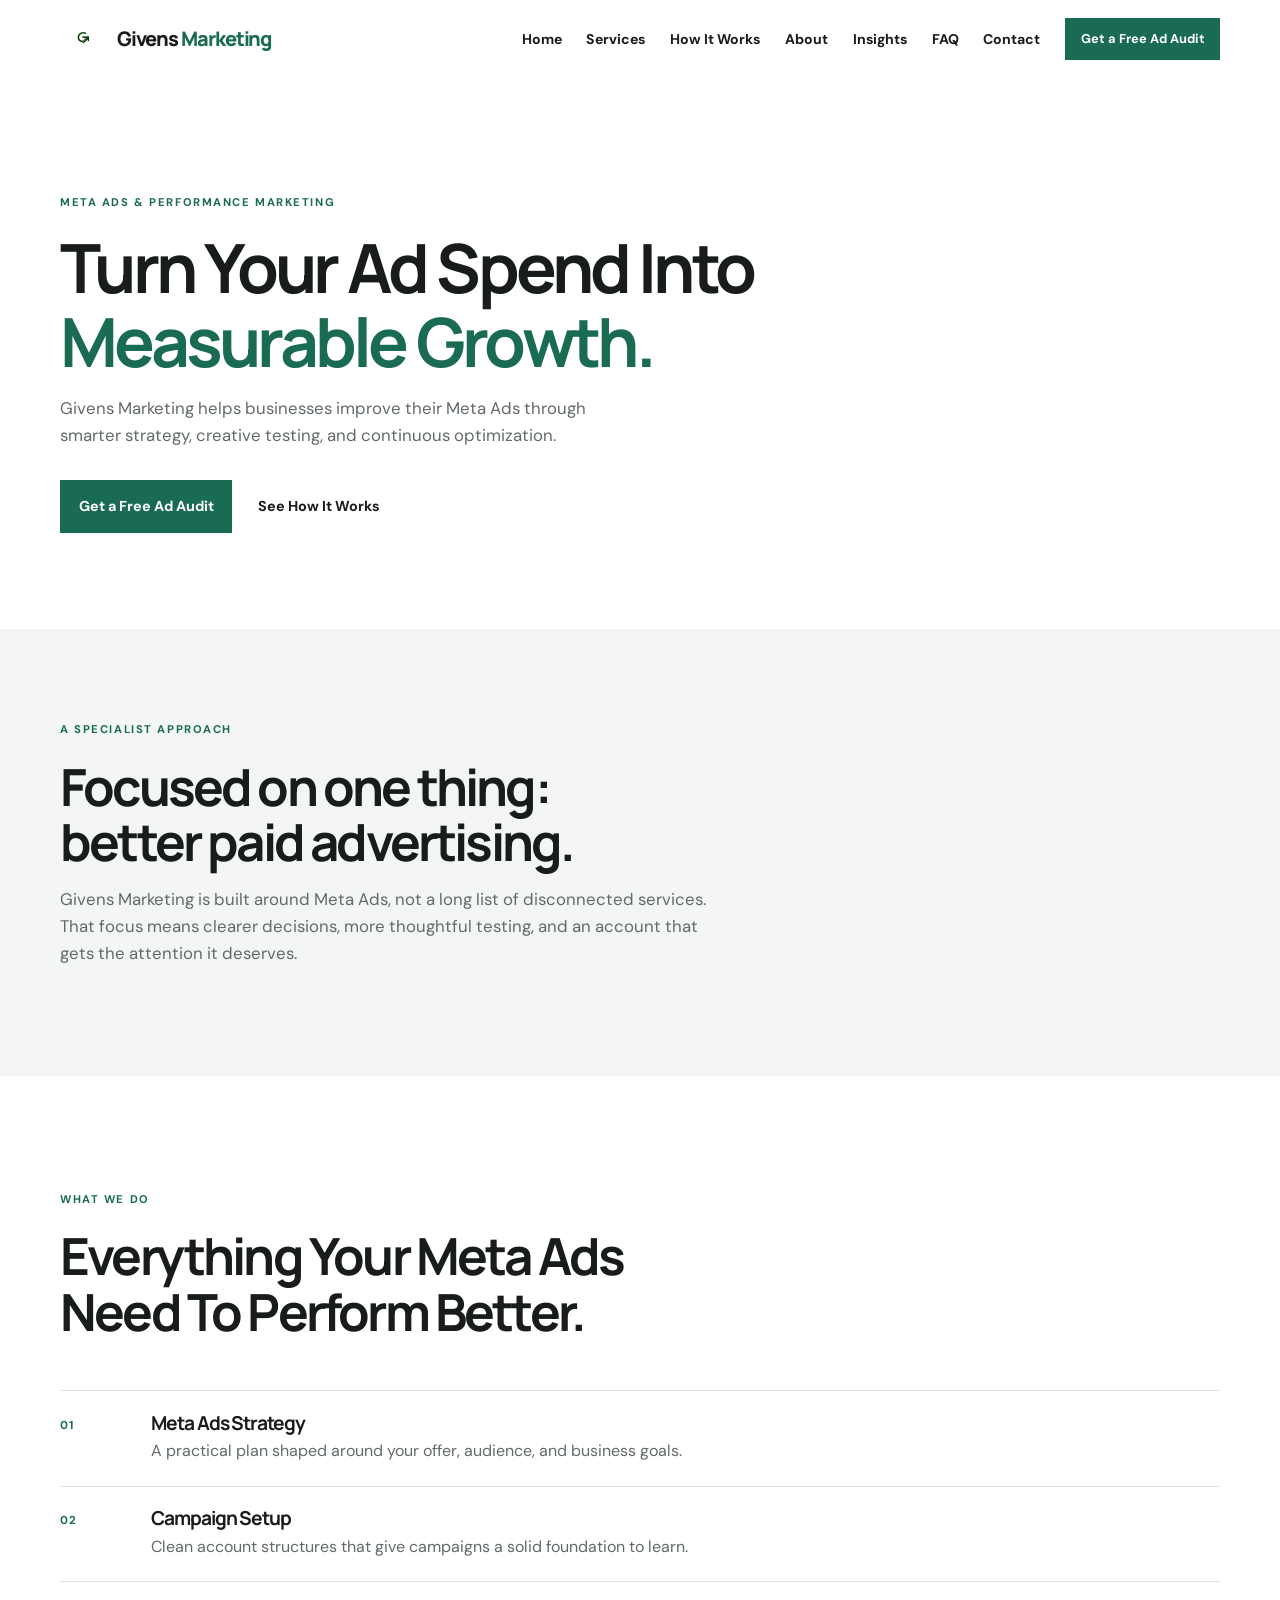
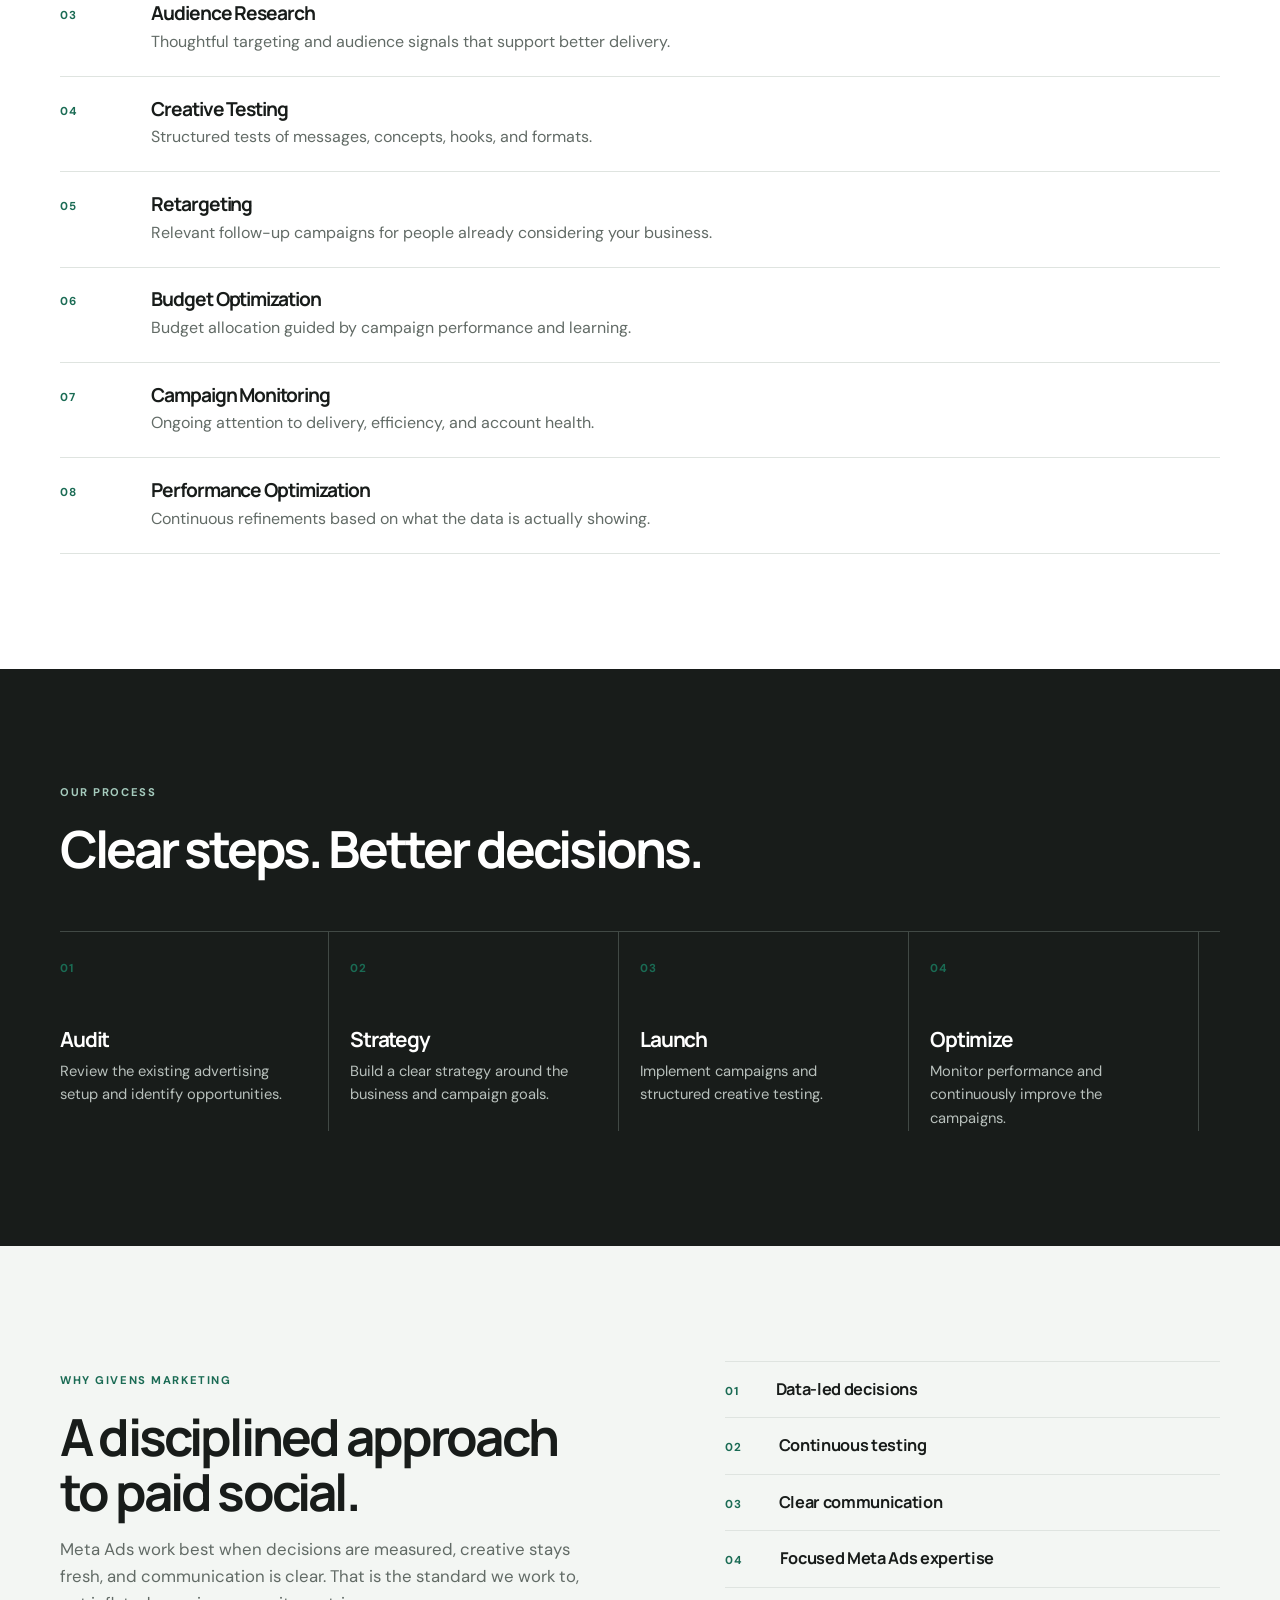
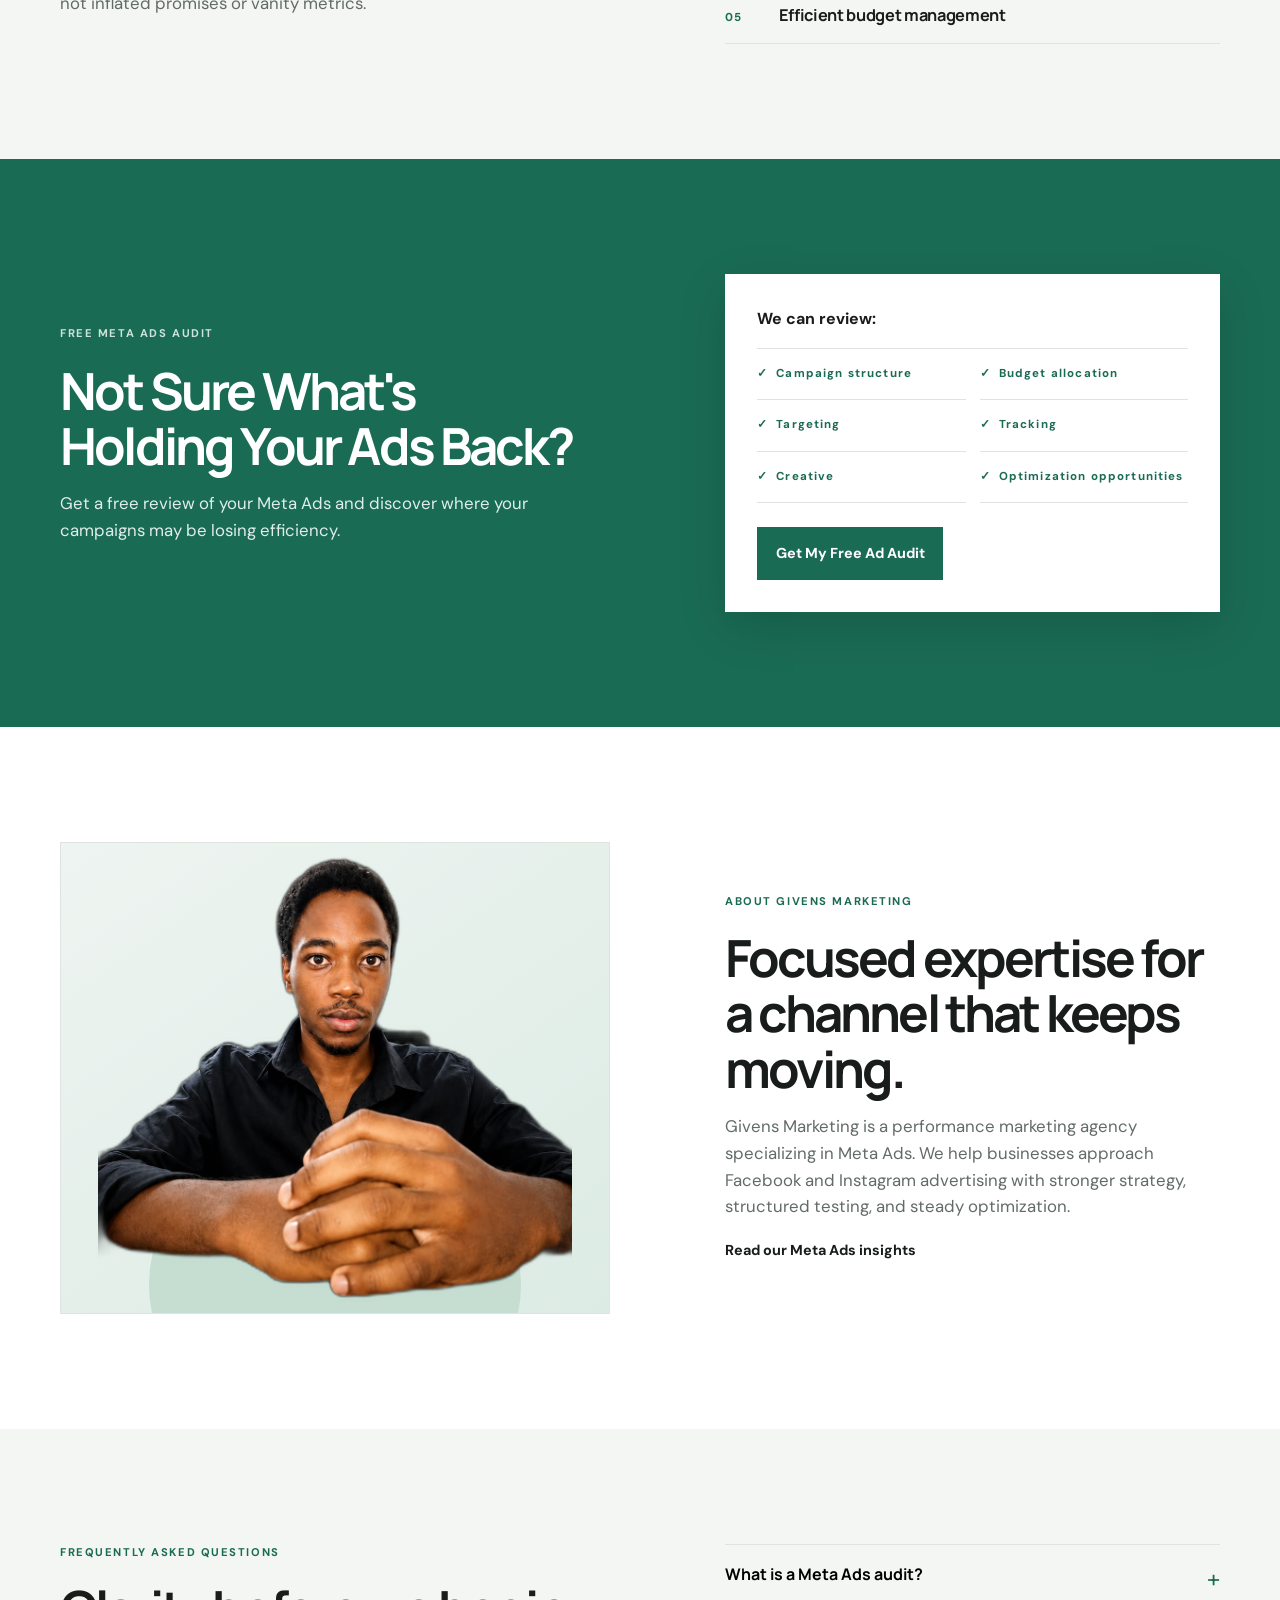
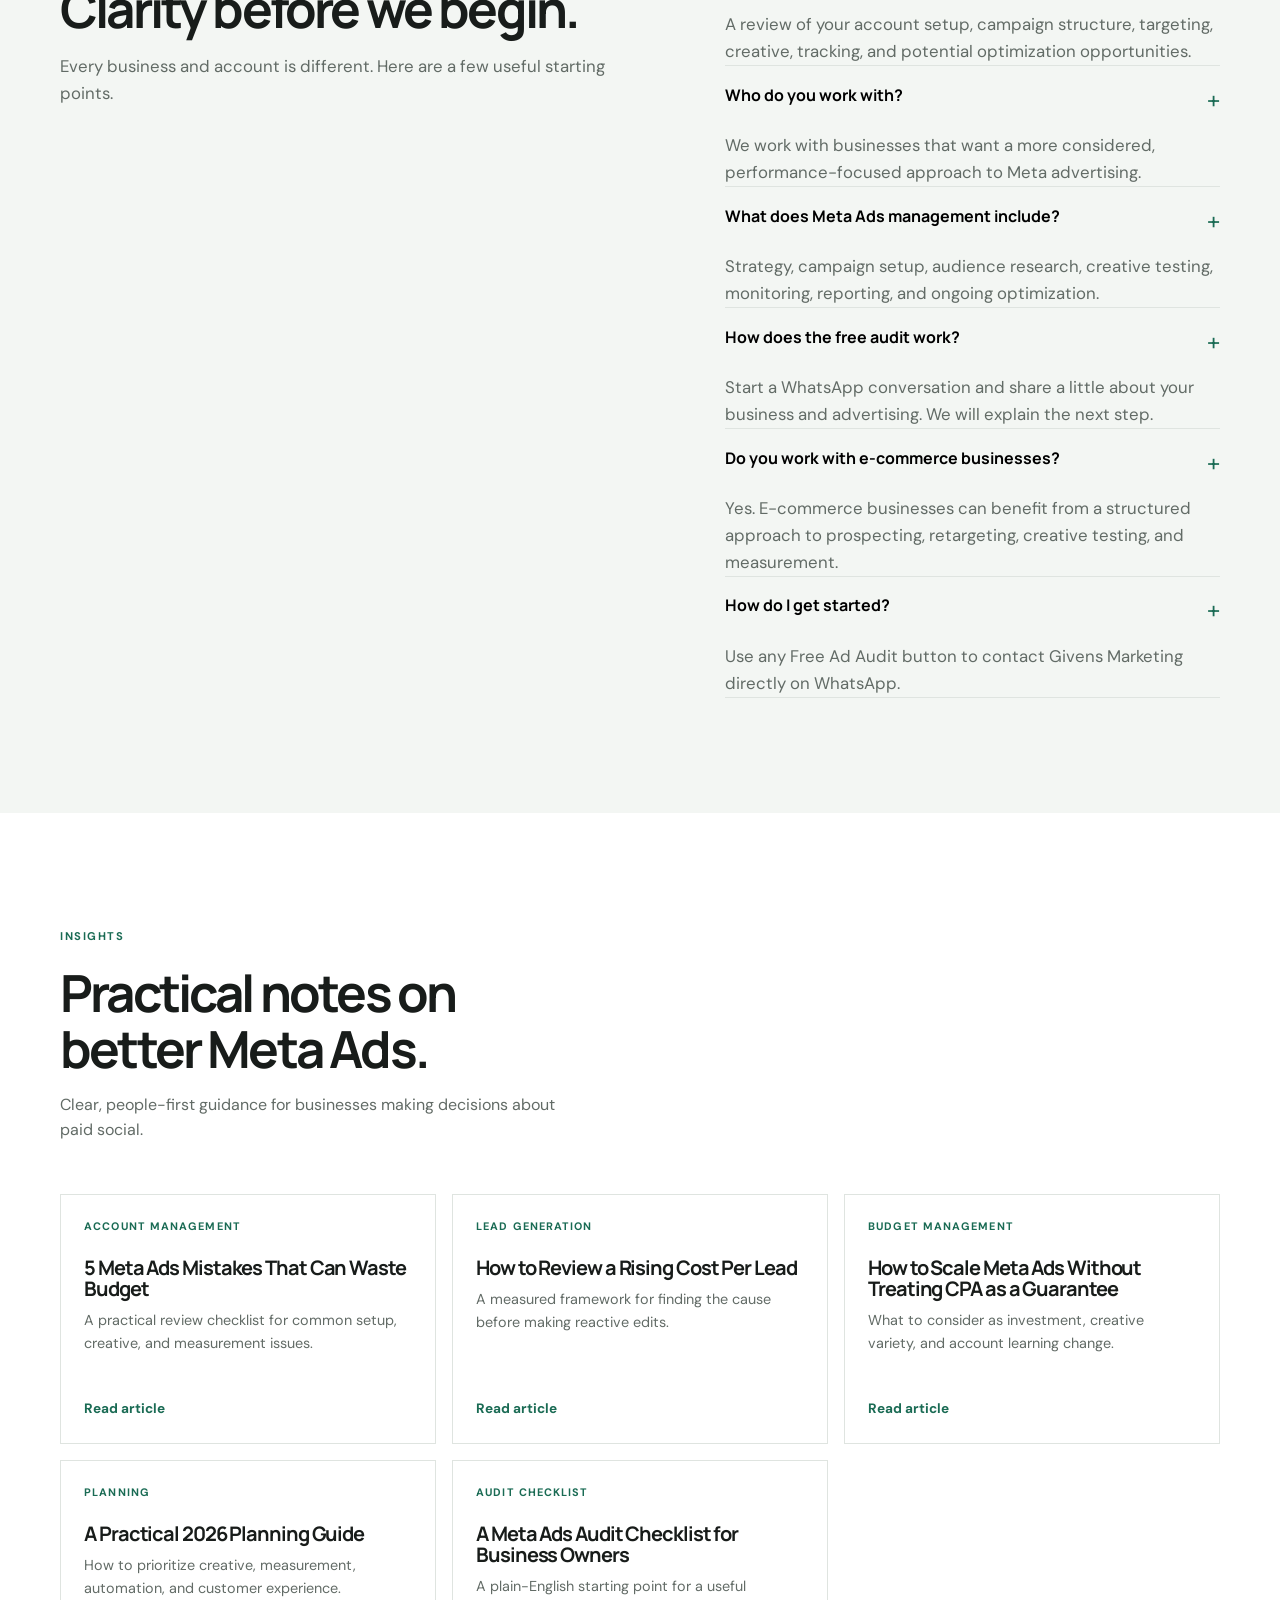
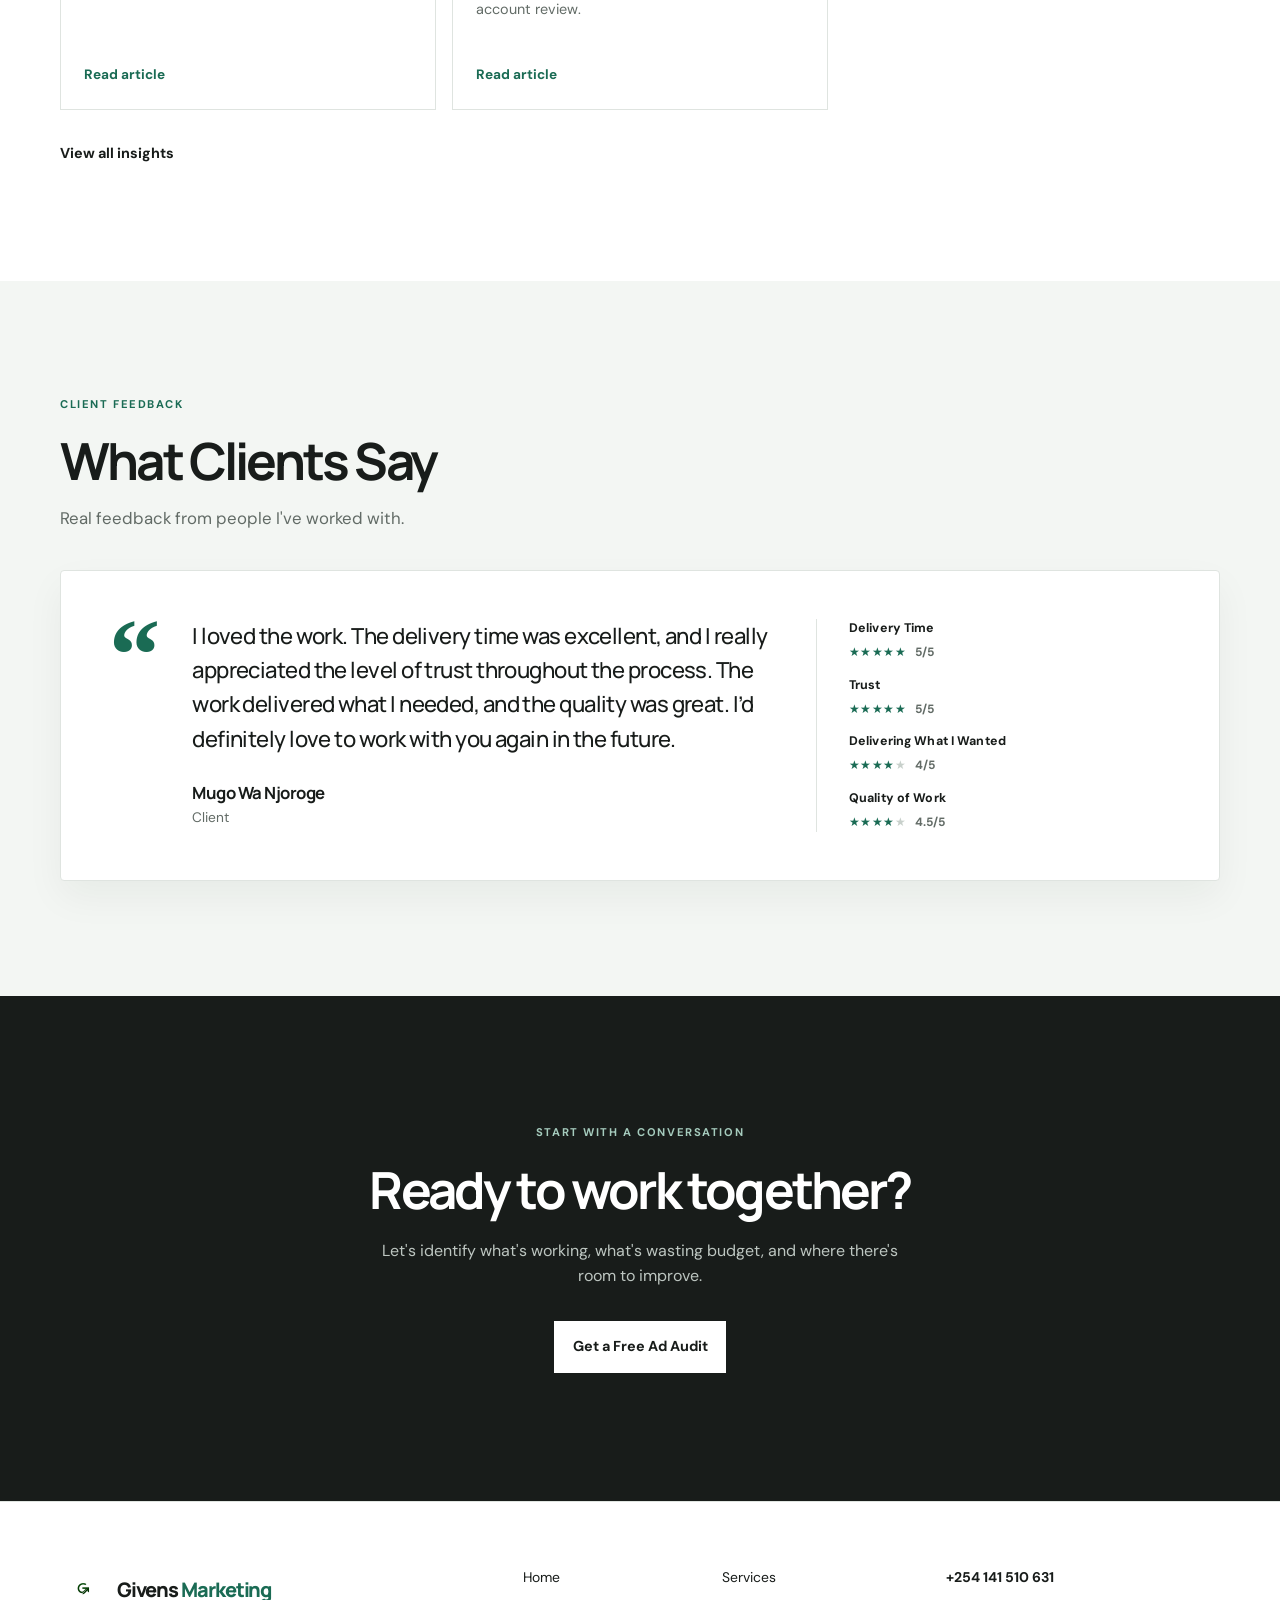
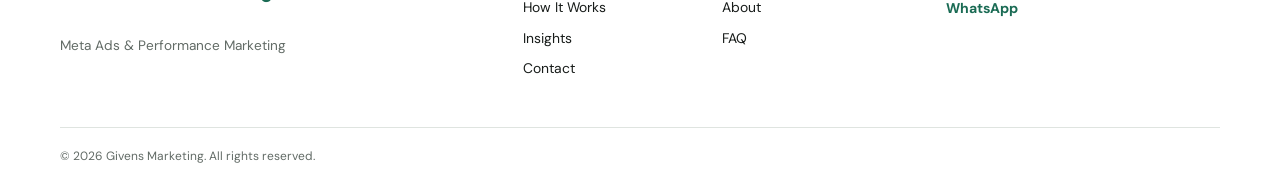
==== commit 8ed2e0d8: "Remove non-alphabetic symbols from site text Strip decorative arrows, replace em dashes with commas/" ====
--- a/index.html
+++ b/index.html
@@ -48,8 +48,8 @@
 </h1>
 <p class="lead">Givens Marketing helps businesses improve their Meta Ads through smarter strategy, creative testing, and continuous optimization.</p>
 <div class="actions">
-<a class="btn" target="_blank" rel="noopener" href="https://wa.me/254141510631?text=Hello%20Givens%20Marketing%2C%20I%27d%20like%20a%20free%20ad%20audit.">Get a Free Ad Audit &#8599;</a>
-<a class="link" href="#process">See How It Works &#8595;</a>
+<a class="btn" target="_blank" rel="noopener" href="https://wa.me/254141510631?text=Hello%20Givens%20Marketing%2C%20I%27d%20like%20a%20free%20ad%20audit.">Get a Free Ad Audit</a>
+<a class="link" href="#process">See How It Works</a>
 </div>
 </div>
 </div>
@@ -58,7 +58,7 @@
 <div class="wrap reveal">
 <p class="eyebrow">A specialist approach</p>
 <h2>Focused on one thing:<br>better paid advertising.</h2>
-<p>Givens Marketing is built around Meta Ads&mdash;not a long list of disconnected services. That focus means clearer decisions, more thoughtful testing, and an account that gets the attention it deserves.</p>
+<p>Givens Marketing is built around Meta Ads, not a long list of disconnected services. That focus means clearer decisions, more thoughtful testing, and an account that gets the attention it deserves.</p>
 </div>
 </section>
 <section class="section" id="services">
@@ -162,7 +162,7 @@
 <div class="reveal">
 <p class="eyebrow">Why Givens Marketing</p>
 <h2>A disciplined approach to paid social.</h2>
-<p>Meta Ads work best when decisions are measured, creative stays fresh, and communication is clear. That is the standard we work to&mdash;not inflated promises or vanity metrics.</p>
+<p>Meta Ads work best when decisions are measured, creative stays fresh, and communication is clear. That is the standard we work to, not inflated promises or vanity metrics.</p>
 </div>
 <ul class="reveal">
 <li>01 <span>Data-led decisions</span>
@@ -195,7 +195,7 @@
 <li>Tracking</li>
 <li>Optimization opportunities</li>
 </ul>
-<a class="btn" target="_blank" rel="noopener" href="https://wa.me/254141510631?text=Hello%20Givens%20Marketing%2C%20I%27d%20like%20my%20free%20ad%20audit.">Get My Free Ad Audit &#8599;</a>
+<a class="btn" target="_blank" rel="noopener" href="https://wa.me/254141510631?text=Hello%20Givens%20Marketing%2C%20I%27d%20like%20my%20free%20ad%20audit.">Get My Free Ad Audit</a>
 </div>
 </div>
 </section>
@@ -208,7 +208,7 @@
 <p class="eyebrow">About Givens Marketing</p>
 <h2>Focused expertise for a channel that keeps moving.</h2>
 <p>Givens Marketing is a performance marketing agency specializing in Meta Ads. We help businesses approach Facebook and Instagram advertising with stronger strategy, structured testing, and steady optimization.</p>
-<a class="link" href="blog/index.html">Read our Meta Ads insights &#8599;</a>
+<a class="link" href="blog/index.html">Read our Meta Ads insights</a>
 </div>
 </div>
 </section>
@@ -265,34 +265,34 @@
 <span>Account management</span>
 <h3>5 Meta Ads Mistakes That Can Waste Budget</h3>
 <p>A practical review checklist for common setup, creative, and measurement issues.</p>
-<b>Read article &#8599;</b>
+<b>Read article</b>
 </a>
 <a class="insight-card reveal" href="blog/reduce-cost-per-lead.html">
 <span>Lead generation</span>
 <h3>How to Review a Rising Cost Per Lead</h3>
 <p>A measured framework for finding the cause before making reactive edits.</p>
-<b>Read article &#8599;</b>
+<b>Read article</b>
 </a>
 <a class="insight-card reveal" href="blog/scaling-ads-without-increasing-cpa.html">
 <span>Budget management</span>
 <h3>How to Scale Meta Ads Without Treating CPA as a Guarantee</h3>
 <p>What to consider as investment, creative variety, and account learning change.</p>
-<b>Read article &#8599;</b>
+<b>Read article</b>
 </a>
 <a class="insight-card reveal" href="blog/meta-ads-trends-2026.html">
 <span>Planning</span>
 <h3>A Practical 2026 Planning Guide</h3>
 <p>How to prioritize creative, measurement, automation, and customer experience.</p>
-<b>Read article &#8599;</b>
+<b>Read article</b>
 </a>
 <a class="insight-card reveal" href="blog/meta-ads-audit-checklist.html">
 <span>Audit checklist</span>
 <h3>A Meta Ads Audit Checklist for Business Owners</h3>
 <p>A plain-English starting point for a useful account review.</p>
-<b>Read article &#8599;</b>
-</a>
-</div>
-<a class="link all-insights reveal" href="blog/index.html">View all insights &#8599;</a>
+<b>Read article</b>
+</a>
+</div>
+<a class="link all-insights reveal" href="blog/index.html">View all insights</a>
 </div>
 </section>
 <section class="section testimonials" id="testimonials">
@@ -346,7 +346,7 @@
 </div>
 <div>
 <a href="tel:+254141510631">+254 141 510 631</a>
-<a target="_blank" rel="noopener" href="https://wa.me/254141510631">WhatsApp &#8599;</a>
+<a target="_blank" rel="noopener" href="https://wa.me/254141510631">WhatsApp</a>
 </div>
 </div>
 <p class="copyright wrap">&copy; <span id="year">
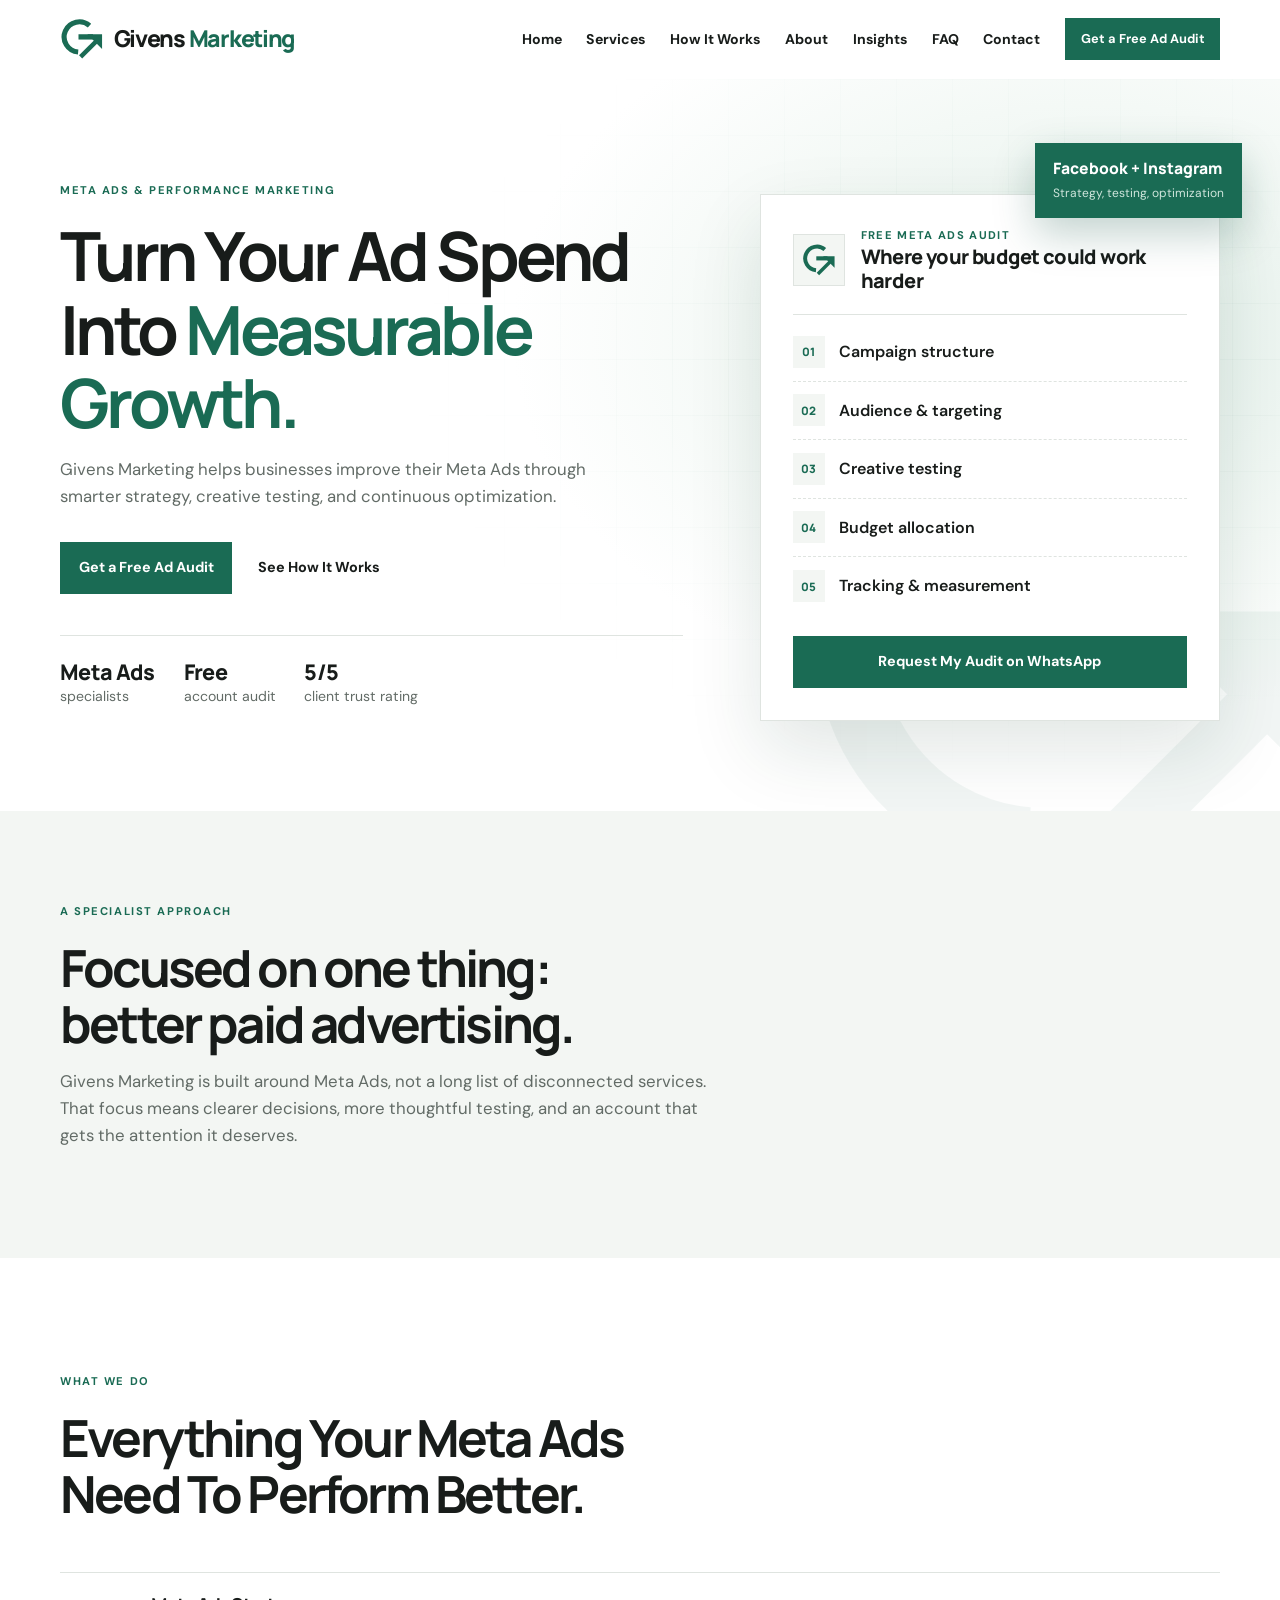
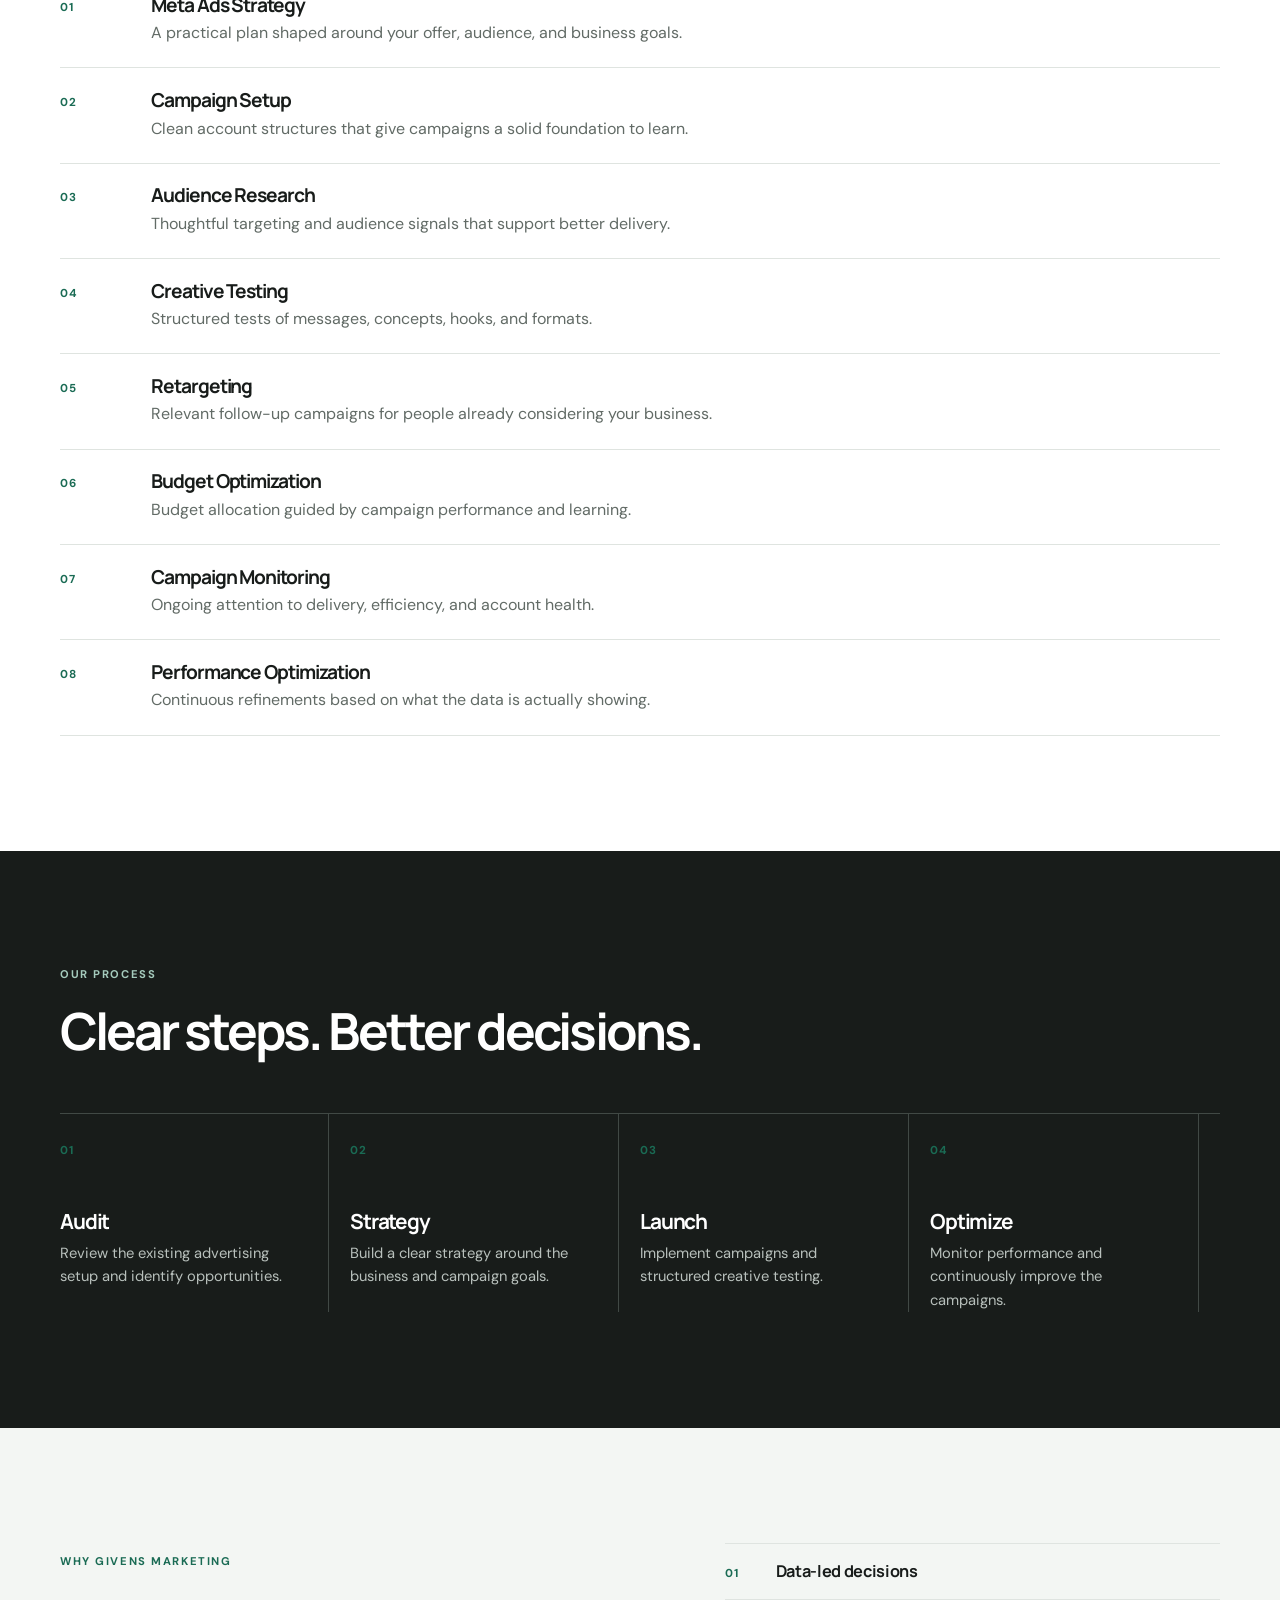
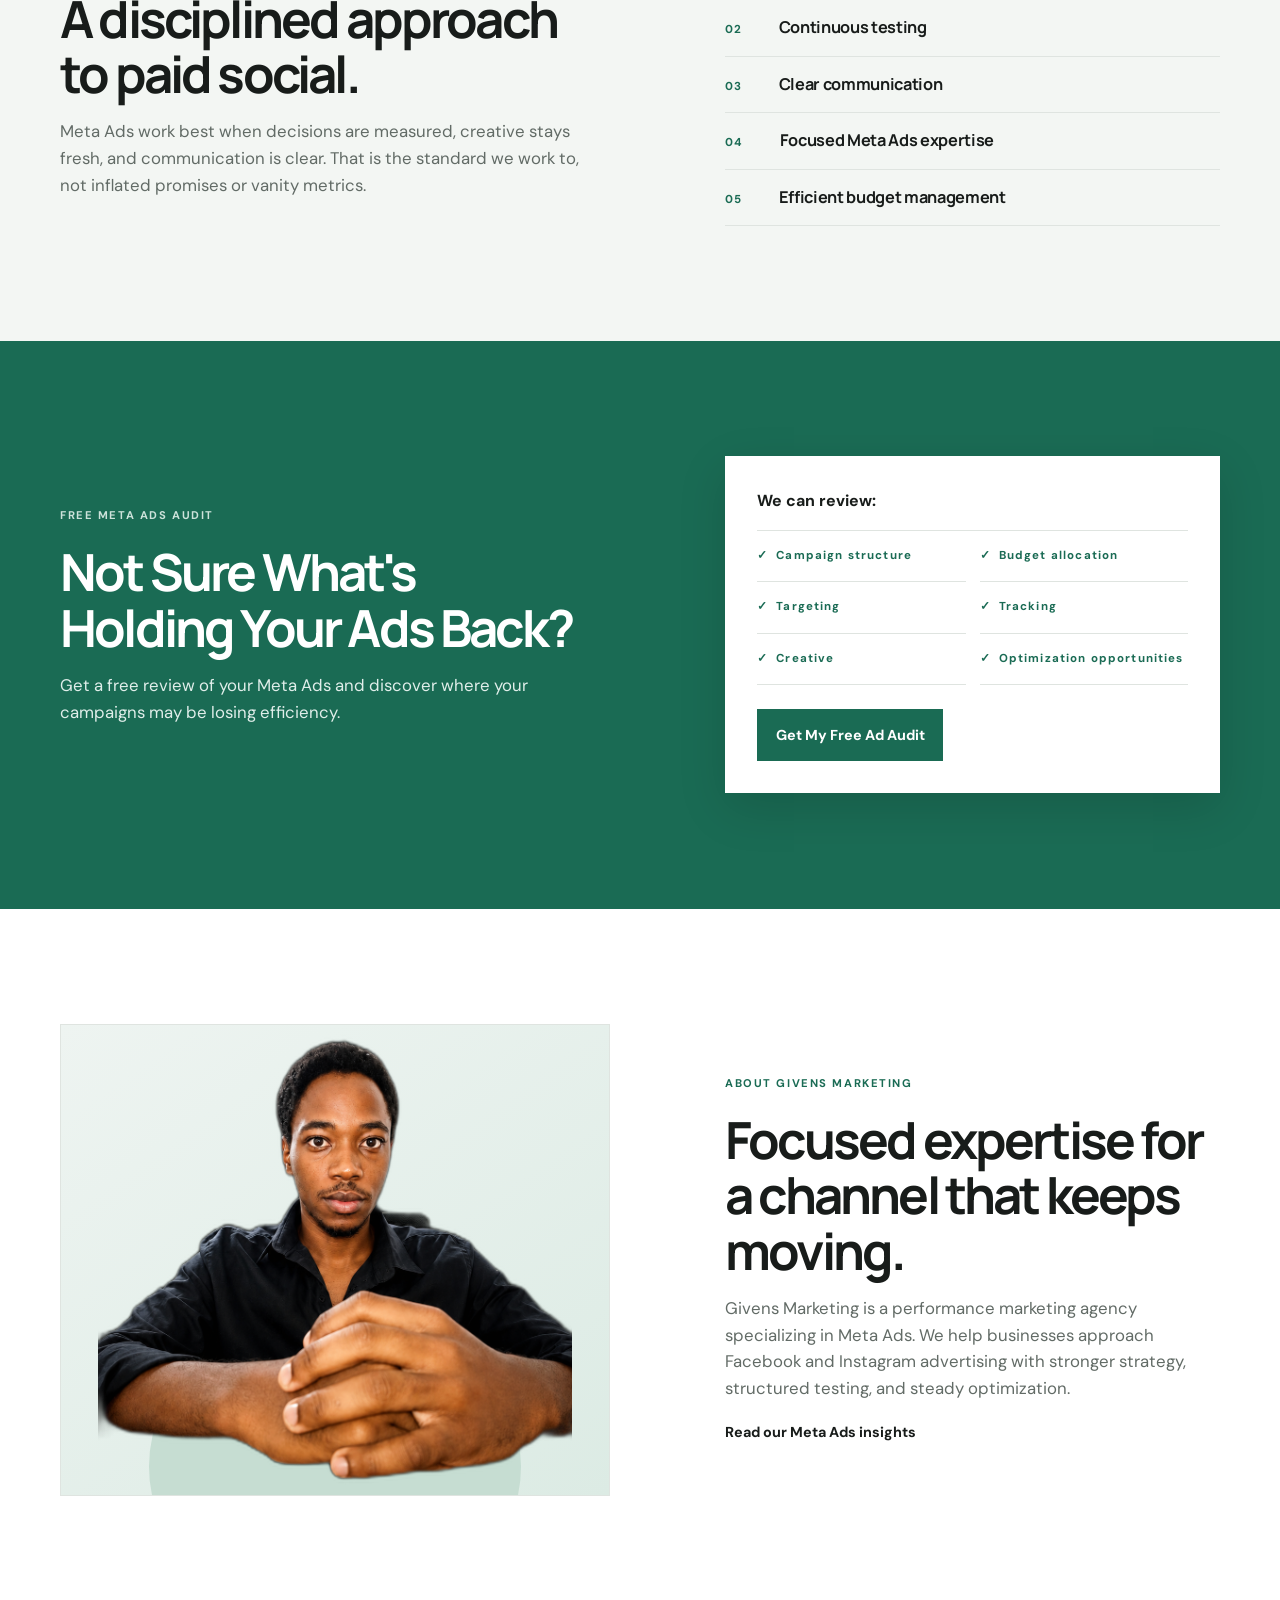
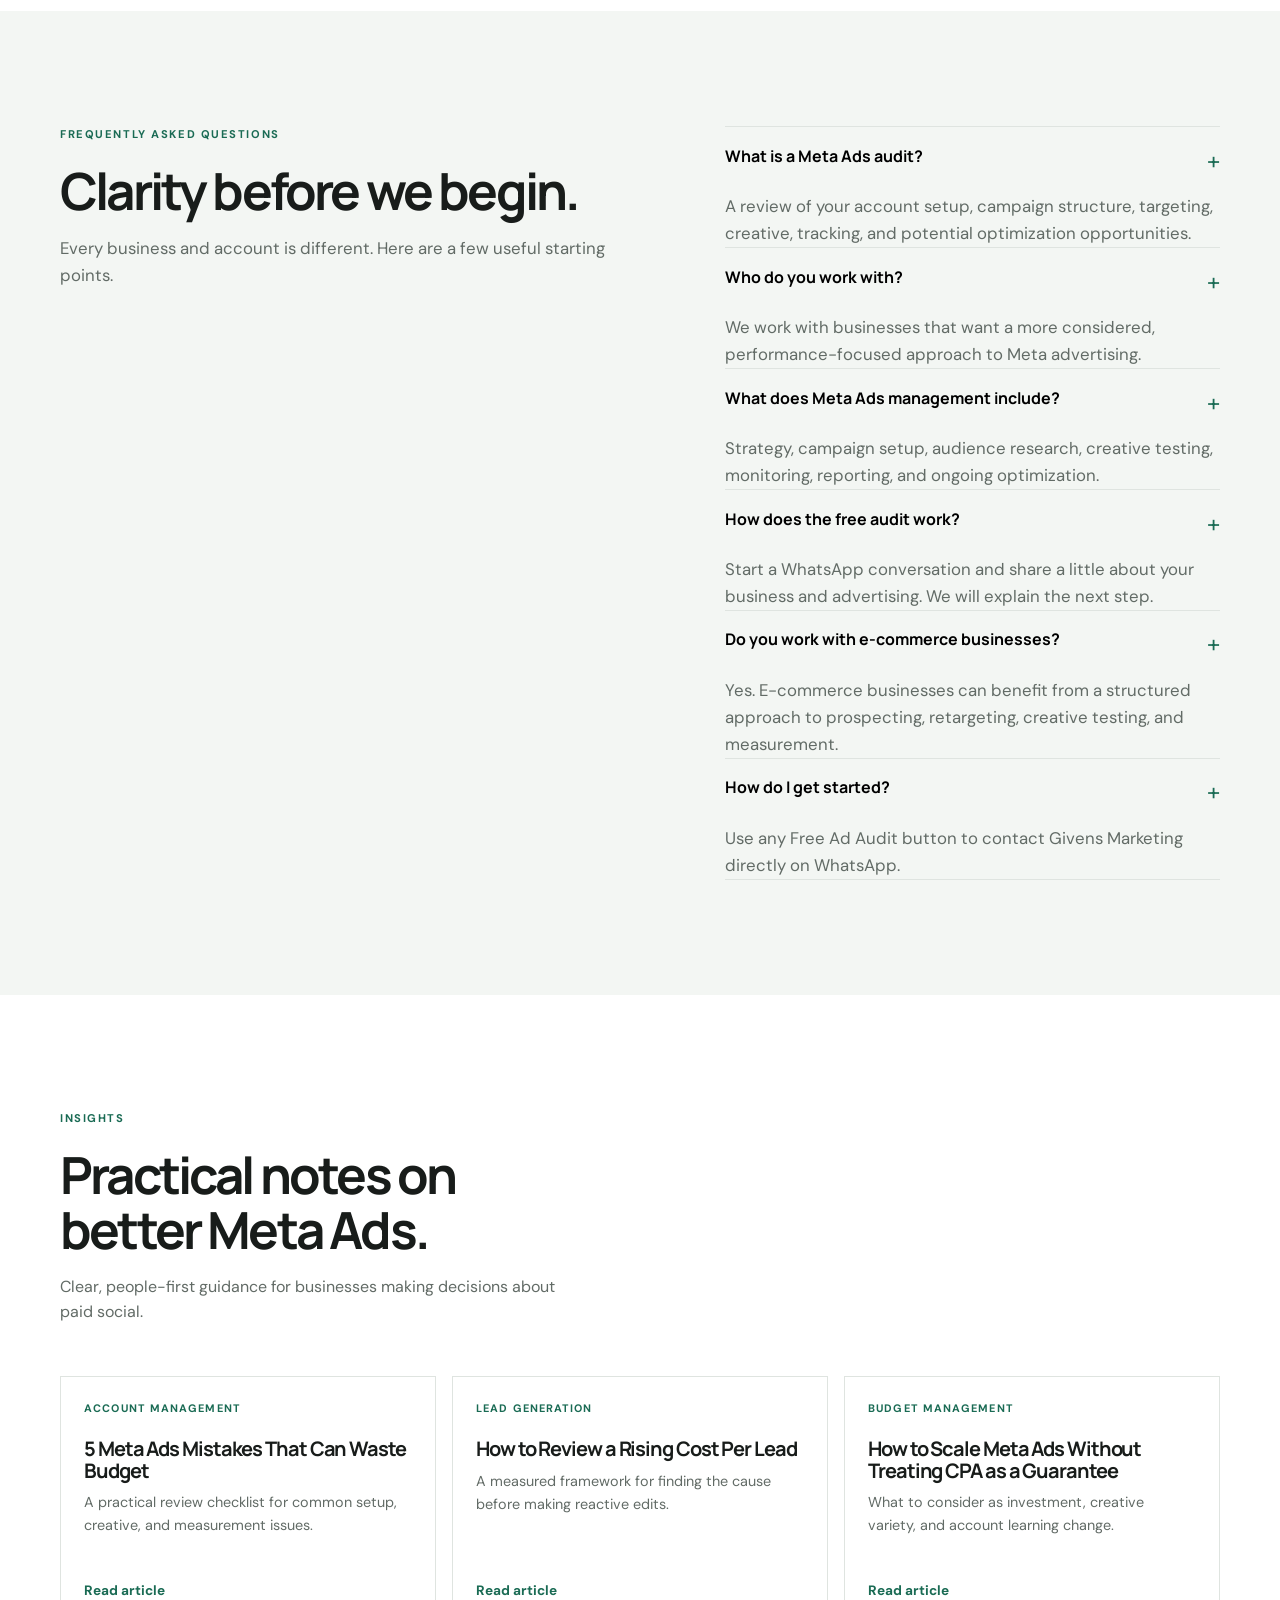
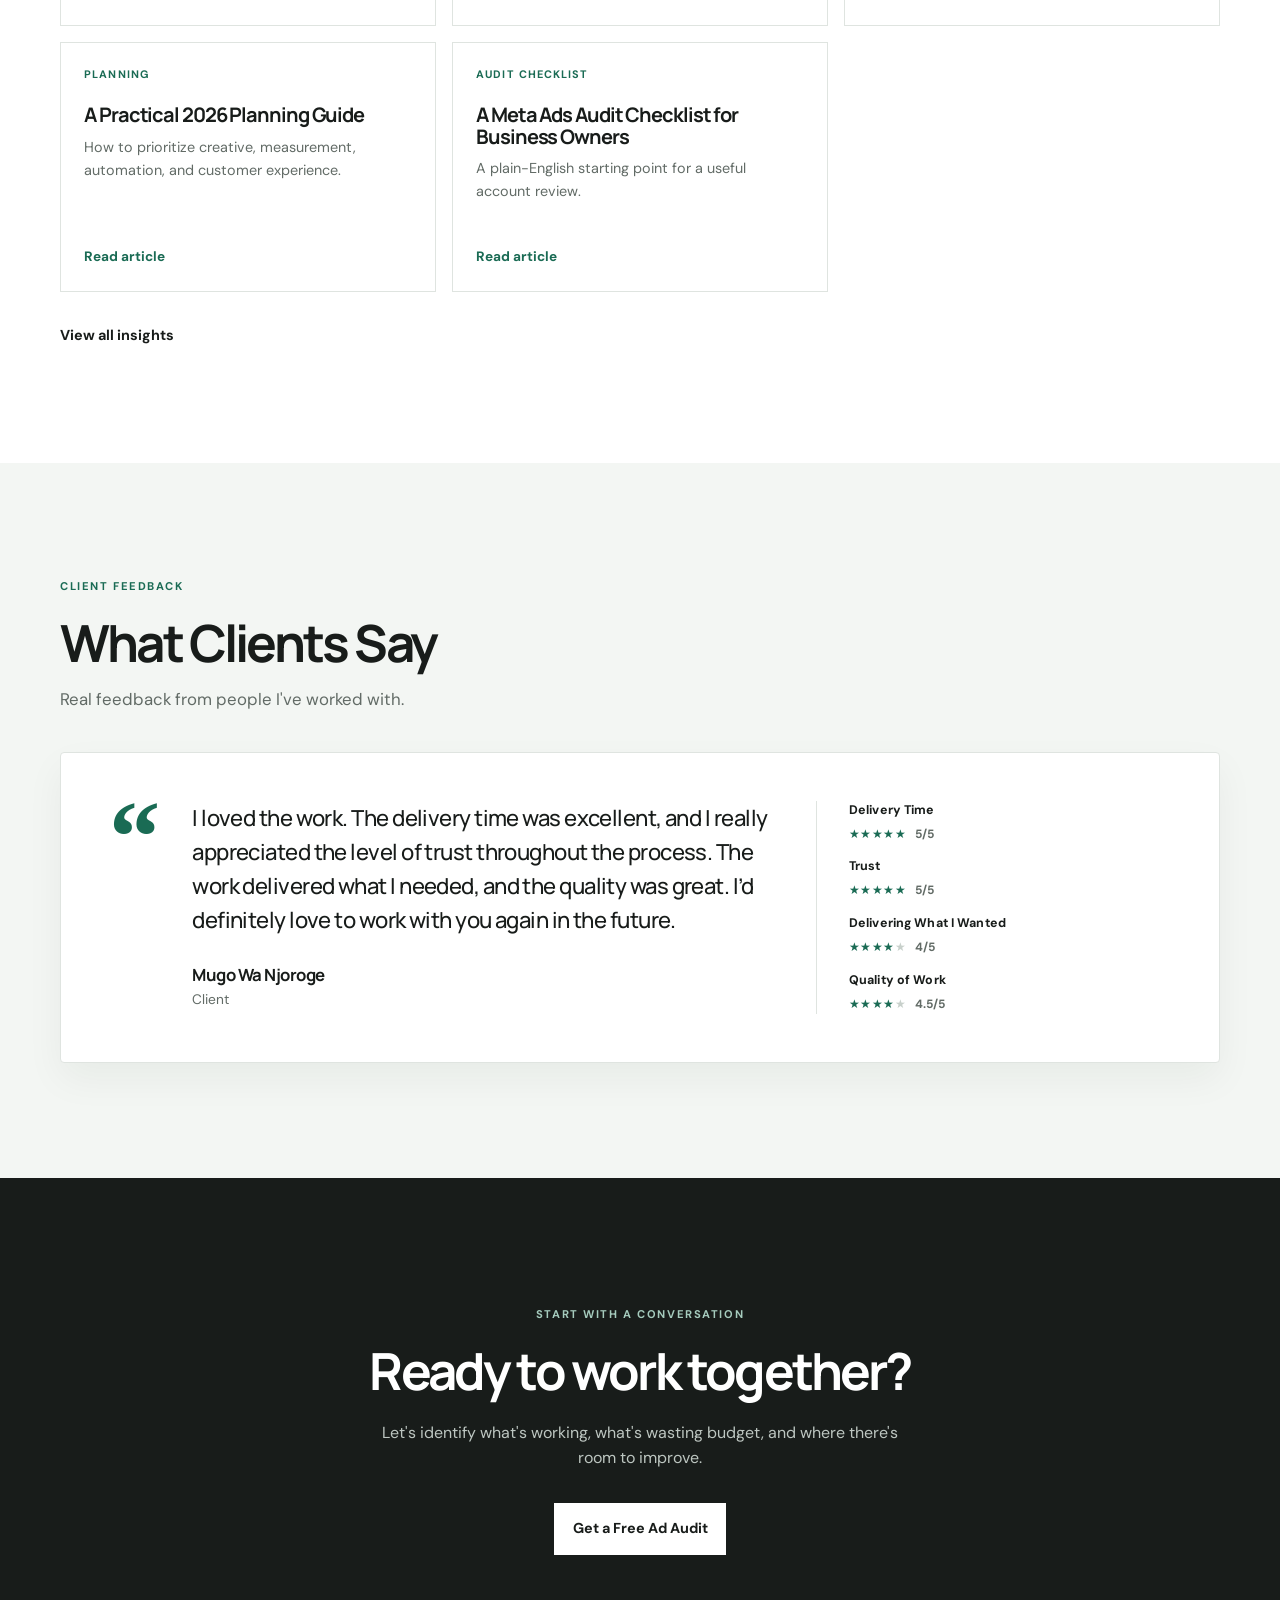
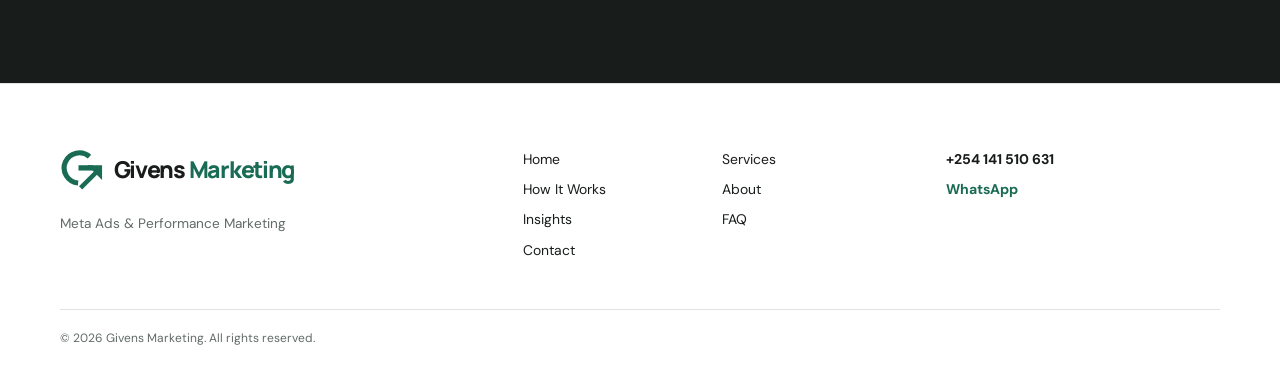
==== commit 8caa79a2: "Fill out hero section and enlarge logo Replace the padded logo PNG with a cropped SVG mark so it rea" ====
--- a/index.html
+++ b/index.html
@@ -18,7 +18,7 @@
 <header>
 <div class="wrap nav">
 <a class="brand" href="#home">
-<img src="images/logo.png" alt="Givens Marketing logo"> <span>Givens <i>Marketing</i>
+<img src="images/logo-mark.svg" alt="Givens Marketing logo" width="44" height="44"> <span>Givens <i>Marketing</i>
 </span>
 </a>
 <button class="menu" aria-label="Open menu" aria-expanded="false">
@@ -41,7 +41,8 @@
 </header>
 <main id="main">
 <section class="hero" id="home">
-<div class="wrap">
+<img class="hero-watermark" src="images/logo-mark.svg" alt="" aria-hidden="true">
+<div class="wrap hero-grid">
 <div class="reveal">
 <p class="eyebrow">Meta Ads &amp; performance marketing</p>
 <h1>Turn Your Ad Spend Into <em>Measurable Growth.</em>
@@ -51,7 +52,29 @@
 <a class="btn" target="_blank" rel="noopener" href="https://wa.me/254141510631?text=Hello%20Givens%20Marketing%2C%20I%27d%20like%20a%20free%20ad%20audit.">Get a Free Ad Audit</a>
 <a class="link" href="#process">See How It Works</a>
 </div>
-</div>
+<ul class="hero-trust">
+<li><b>Meta Ads</b> specialists</li>
+<li><b>Free</b> account audit</li>
+<li><b>5/5</b> client trust rating</li>
+</ul>
+</div>
+<aside class="hero-panel reveal" aria-label="What a free audit covers">
+<div class="hero-card">
+<div class="hero-card-head">
+<img src="images/logo-mark.svg" alt="" width="52" height="52">
+<div><small>Free Meta Ads audit</small><b>Where your budget could work harder</b></div>
+</div>
+<ol class="hero-checks">
+<li><span>01</span>Campaign structure</li>
+<li><span>02</span>Audience &amp; targeting</li>
+<li><span>03</span>Creative testing</li>
+<li><span>04</span>Budget allocation</li>
+<li><span>05</span>Tracking &amp; measurement</li>
+</ol>
+<a class="btn block" target="_blank" rel="noopener" href="https://wa.me/254141510631?text=Hello%20Givens%20Marketing%2C%20I%27d%20like%20a%20free%20ad%20audit.">Request My Audit on WhatsApp</a>
+</div>
+<div class="hero-chip"><b>Facebook + Instagram</b><small>Strategy, testing, optimization</small></div>
+</aside>
 </div>
 </section>
 <section class="position">
@@ -330,7 +353,7 @@
 <div class="wrap foot">
 <div>
 <a class="brand" href="#home">
-<img src="images/logo.png" alt="Givens Marketing logo"> <span>Givens <i>Marketing</i>
+<img src="images/logo-mark.svg" alt="Givens Marketing logo" width="44" height="44"> <span>Givens <i>Marketing</i>
 </span>
 </a>
 <p>Meta Ads &amp; Performance Marketing</p>
--- a/style.css
+++ b/style.css
@@ -1,6 +1,31 @@
-:root{--ink:#181c1a;--muted:#626b66;--line:#dfe4e0;--soft:#f3f6f3;--green:#1a6b54;--green2:#10513e;--max:1160px;--display:Manrope,sans-serif;--body:"DM Sans",sans-serif}*{box-sizing:border-box}html{scroll-behavior:smooth}body{margin:0;color:var(--ink);font:16px/1.6 var(--body)}a{color:inherit;text-decoration:none}.wrap{width:min(1160px,calc(100% - 48px));margin:auto}.skip{position:fixed;top:-4rem;left:1rem;background:#000;color:#fff;padding:.7rem;z-index:20}.skip:focus{top:1rem}header{position:sticky;z-index:10;top:0;background:#fffc;backdrop-filter:blur(12px);border-bottom:1px solid transparent}header.scrolled{border-color:var(--line)}.nav{height:78px;display:flex;align-items:center;justify-content:space-between}.brand,h1,h2,h3{font-family:var(--display);letter-spacing:-.055em}.brand{font-size:1.25rem;font-weight:800;display:inline-flex;align-items:center;gap:.55rem}.brand img{width:48px;height:48px;object-fit:contain;border-radius:50%}.brand i{font-style:normal;color:var(--green)}nav{display:flex;align-items:center;gap:1.55rem;font-size:.88rem;font-weight:700}.btn{display:inline-block;padding:.85rem 1.1rem;background:var(--green);border:1px solid var(--green);color:#fff;font-weight:700;font-size:.9rem;transition:.2s}.btn:hover{transform:translateY(-2px);background:var(--green2)}.small{padding:.63rem .9rem;font-size:.8rem}.menu{display:none;border:0;background:none}.menu b{display:block;width:24px;height:2px;background:var(--ink);margin:5px}.hero{padding:clamp(4.5rem,9vw,8.5rem) 0 6rem;overflow:hidden}.two{display:grid;grid-template-columns:1fr .9fr;align-items:center;gap:clamp(3rem,9vw,9rem)}.eyebrow{margin:0 0 1.2rem;color:var(--green);font-size:.7rem;font-weight:700;letter-spacing:.14em;text-transform:uppercase}h1,h2,h3{line-height:1.08;margin:0}h1{max-width:760px;font-size:clamp(2.8rem,5.3vw,5.4rem)}h1 em{font-style:normal;color:var(--green)}h2{font-size:clamp(2.15rem,4vw,4rem)}.lead,.position p:last-child,.two p:not(.eyebrow){color:var(--muted);font-size:1.05rem;max-width:570px}.actions{display:flex;align-items:center;gap:1.6rem;margin-top:2rem}.link{font-weight:700;font-size:.9rem}.position,.soft{background:var(--soft)}.position{padding:5.8rem 0}.position p:last-child{max-width:670px}.section{padding:clamp(5rem,9vw,8rem) 0}.heading{margin-bottom:3.2rem}.services{border-top:1px solid var(--line)}.services article{display:grid;grid-template-columns:75px 1fr;gap:1rem;padding:1.35rem 0;border-bottom:1px solid var(--line);transition:.2s}.services article:hover{padding-left:.6rem}.services article>b,.steps b{font-size:.72rem;letter-spacing:.1em;color:var(--green);padding-top:.25rem}.services h3{font-size:1.2rem}.services p{margin:.3rem 0 0;color:var(--muted)}.dark,.closing{background:var(--ink);color:#fff}.dark .eyebrow,.closing .eyebrow{color:#a5cbbd}.steps{padding:0;margin:3.4rem 0 0;display:grid;grid-template-columns:repeat(4,1fr);list-style:none;border-top:1px solid #414945}.steps li{padding:1.4rem 1.3rem 0 0;margin-right:1.3rem;border-right:1px solid #414945}.steps h3{font-size:1.3rem;margin:3rem 0 .6rem}.steps p{margin:0;color:#b8c0bc;font-size:.92rem}.two ul{list-style:none;padding:0;margin:0;border-top:1px solid var(--line)}.two li{padding:1rem 0;border-bottom:1px solid var(--line);color:var(--green);font-weight:700;font-size:.72rem;letter-spacing:.1em}.two li span{color:var(--ink);font:700 1.02rem var(--display);letter-spacing:-.02em;margin-left:2rem}.audit{padding:clamp(5rem,9vw,8rem) 0;background:var(--green);color:#fff}.audit .eyebrow{color:#cce2da}.audit p:not(.eyebrow){color:#e0eeea;max-width:480px}.auditbox{background:#fff;color:var(--ink);padding:2rem;box-shadow:0 15px 45px #0002}.auditbox ul{columns:2;list-style:none;padding:0;margin:1rem 0 1.5rem;font-size:.9rem}.auditbox li:before{content:'✓';color:var(--green);margin-right:.5rem;font-weight:bold}.monogram{background:var(--soft);color:var(--green);font:800 clamp(5rem,12vw,10rem)/1 var(--display);letter-spacing:-.12em;text-align:center;padding:clamp(2rem,6vw,5rem) 1rem}.faq{align-items:start}.accord>div{border-top:1px solid var(--line)}.accord>div:last-child{border-bottom:1px solid var(--line)}.accord button{width:100%;border:0;background:transparent;text-align:left;padding:1.1rem 0;display:flex;justify-content:space-between;font:700 1rem var(--display);cursor:pointer}.accord button span{color:var(--green);font:1.5rem var(--body)}.accord p{display:grid;grid-template-rows:0fr;overflow:hidden;margin:0;color:var(--muted);transition:.25s}.accord .active p{grid-template-rows:1fr;padding-bottom:1.1rem}.accord .active span{transform:rotate(45deg)}.closing{text-align:center;padding:clamp(5rem,10vw,9rem) 0}.closing h2{max-width:800px;margin:auto}.closing p:not(.eyebrow){max-width:540px;margin:1.3rem auto 2rem;color:#bdc6c1}.white{background:#fff;color:var(--ink);border-color:#fff}.sitefoot{padding:4rem 0 1.5rem;border-top:1px solid var(--line)}.foot{display:grid;grid-template-columns:1.1fr 1fr .7fr;gap:2rem}.foot p,.copyright{color:var(--muted);font-size:.85rem}.foot>div:nth-child(2){display:grid;grid-template-columns:repeat(2,1fr);gap:.5rem;font-size:.87rem}.foot>div:last-child{display:flex;flex-direction:column;gap:.5rem;font-weight:bold;font-size:.88rem}.foot>div:last-child a:last-child{color:var(--green)}.copyright{border-top:1px solid var(--line);margin-top:3rem;padding-top:1.2rem;font-size:.75rem}.reveal{opacity:0;transform:translateY(16px);transition:.55s}.visible{opacity:1;transform:none}@media(max-width:800px){.wrap{width:min(100% - 36px,1160px)}.menu{display:block}.menu.open b:first-child{transform:translateY(3.5px) rotate(45deg)}.menu.open b:last-child{transform:translateY(-3.5px) rotate(-45deg)}nav{position:fixed;top:78px;left:0;right:0;background:#fff;padding:1.5rem 1.1rem;display:grid;gap:1rem;border-bottom:1px solid var(--line);transform:translateY(-130%);opacity:0;pointer-events:none;transition:.25s}nav.open{transform:none;opacity:1;pointer-events:auto}.two{grid-template-columns:1fr;gap:3.5rem}.steps{grid-template-columns:repeat(2,1fr);gap:1rem}.steps li{margin:0}.steps li:nth-child(even){border-right:0}.foot{grid-template-columns:1fr 1fr}.foot>div:first-child{grid-column:1/-1}}@media(max-width:480px){.wrap{width:min(100% - 30px,1160px)}.actions{align-items:flex-start;flex-direction:column;gap:1.1rem}.steps{grid-template-columns:1fr}.steps li{border-right:0;border-bottom:1px solid #414945;padding-bottom:1.3rem}.steps h3{margin-top:1.4rem}.auditbox ul{columns:1}.foot{grid-template-columns:1fr}.foot>div:first-child{grid-column:auto}}
+:root{--ink:#181c1a;--muted:#626b66;--line:#dfe4e0;--soft:#f3f6f3;--green:#1a6b54;--green2:#10513e;--max:1160px;--display:Manrope,sans-serif;--body:"DM Sans",sans-serif}*{box-sizing:border-box}html{scroll-behavior:smooth}body{margin:0;color:var(--ink);font:16px/1.6 var(--body)}a{color:inherit;text-decoration:none}.wrap{width:min(1160px,calc(100% - 48px));margin:auto}.skip{position:fixed;top:-4rem;left:1rem;background:#000;color:#fff;padding:.7rem;z-index:20}.skip:focus{top:1rem}header{position:sticky;z-index:10;top:0;background:#fffc;backdrop-filter:blur(12px);border-bottom:1px solid transparent}header.scrolled{border-color:var(--line)}.nav{height:78px;display:flex;align-items:center;justify-content:space-between}.brand,h1,h2,h3{font-family:var(--display);letter-spacing:-.055em}.brand{font-size:1.45rem;font-weight:800;display:inline-flex;align-items:center;gap:.6rem}.brand img{width:44px;height:44px;object-fit:contain}.brand i{font-style:normal;color:var(--green)}nav{display:flex;align-items:center;gap:1.55rem;font-size:.88rem;font-weight:700}.btn{display:inline-block;padding:.85rem 1.1rem;background:var(--green);border:1px solid var(--green);color:#fff;font-weight:700;font-size:.9rem;transition:.2s}.btn:hover{transform:translateY(-2px);background:var(--green2)}.small{padding:.63rem .9rem;font-size:.8rem}.menu{display:none;border:0;background:none}.menu b{display:block;width:24px;height:2px;background:var(--ink);margin:5px}.hero{padding:clamp(4.5rem,9vw,8.5rem) 0 6rem;overflow:hidden}.two{display:grid;grid-template-columns:1fr .9fr;align-items:center;gap:clamp(3rem,9vw,9rem)}.eyebrow{margin:0 0 1.2rem;color:var(--green);font-size:.7rem;font-weight:700;letter-spacing:.14em;text-transform:uppercase}h1,h2,h3{line-height:1.08;margin:0}h1{max-width:760px;font-size:clamp(2.8rem,5.3vw,5.4rem)}h1 em{font-style:normal;color:var(--green)}h2{font-size:clamp(2.15rem,4vw,4rem)}.lead,.position p:last-child,.two p:not(.eyebrow){color:var(--muted);font-size:1.05rem;max-width:570px}.actions{display:flex;align-items:center;gap:1.6rem;margin-top:2rem}.link{font-weight:700;font-size:.9rem}.position,.soft{background:var(--soft)}.position{padding:5.8rem 0}.position p:last-child{max-width:670px}.section{padding:clamp(5rem,9vw,8rem) 0}.heading{margin-bottom:3.2rem}.services{border-top:1px solid var(--line)}.services article{display:grid;grid-template-columns:75px 1fr;gap:1rem;padding:1.35rem 0;border-bottom:1px solid var(--line);transition:.2s}.services article:hover{padding-left:.6rem}.services article>b,.steps b{font-size:.72rem;letter-spacing:.1em;color:var(--green);padding-top:.25rem}.services h3{font-size:1.2rem}.services p{margin:.3rem 0 0;color:var(--muted)}.dark,.closing{background:var(--ink);color:#fff}.dark .eyebrow,.closing .eyebrow{color:#a5cbbd}.steps{padding:0;margin:3.4rem 0 0;display:grid;grid-template-columns:repeat(4,1fr);list-style:none;border-top:1px solid #414945}.steps li{padding:1.4rem 1.3rem 0 0;margin-right:1.3rem;border-right:1px solid #414945}.steps h3{font-size:1.3rem;margin:3rem 0 .6rem}.steps p{margin:0;color:#b8c0bc;font-size:.92rem}.two ul{list-style:none;padding:0;margin:0;border-top:1px solid var(--line)}.two li{padding:1rem 0;border-bottom:1px solid var(--line);color:var(--green);font-weight:700;font-size:.72rem;letter-spacing:.1em}.two li span{color:var(--ink);font:700 1.02rem var(--display);letter-spacing:-.02em;margin-left:2rem}.audit{padding:clamp(5rem,9vw,8rem) 0;background:var(--green);color:#fff}.audit .eyebrow{color:#cce2da}.audit p:not(.eyebrow){color:#e0eeea;max-width:480px}.auditbox{background:#fff;color:var(--ink);padding:2rem;box-shadow:0 15px 45px #0002}.auditbox ul{columns:2;list-style:none;padding:0;margin:1rem 0 1.5rem;font-size:.9rem}.auditbox li:before{content:'✓';color:var(--green);margin-right:.5rem;font-weight:bold}.monogram{background:var(--soft);color:var(--green);font:800 clamp(5rem,12vw,10rem)/1 var(--display);letter-spacing:-.12em;text-align:center;padding:clamp(2rem,6vw,5rem) 1rem}.faq{align-items:start}.accord>div{border-top:1px solid var(--line)}.accord>div:last-child{border-bottom:1px solid var(--line)}.accord button{width:100%;border:0;background:transparent;text-align:left;padding:1.1rem 0;display:flex;justify-content:space-between;font:700 1rem var(--display);cursor:pointer}.accord button span{color:var(--green);font:1.5rem var(--body)}.accord p{display:grid;grid-template-rows:0fr;overflow:hidden;margin:0;color:var(--muted);transition:.25s}.accord .active p{grid-template-rows:1fr;padding-bottom:1.1rem}.accord .active span{transform:rotate(45deg)}.closing{text-align:center;padding:clamp(5rem,10vw,9rem) 0}.closing h2{max-width:800px;margin:auto}.closing p:not(.eyebrow){max-width:540px;margin:1.3rem auto 2rem;color:#bdc6c1}.white{background:#fff;color:var(--ink);border-color:#fff}.sitefoot{padding:4rem 0 1.5rem;border-top:1px solid var(--line)}.foot{display:grid;grid-template-columns:1.1fr 1fr .7fr;gap:2rem}.foot p,.copyright{color:var(--muted);font-size:.85rem}.foot>div:nth-child(2){display:grid;grid-template-columns:repeat(2,1fr);gap:.5rem;font-size:.87rem}.foot>div:last-child{display:flex;flex-direction:column;gap:.5rem;font-weight:bold;font-size:.88rem}.foot>div:last-child a:last-child{color:var(--green)}.copyright{border-top:1px solid var(--line);margin-top:3rem;padding-top:1.2rem;font-size:.75rem}.reveal{opacity:0;transform:translateY(16px);transition:.55s}.visible{opacity:1;transform:none}@media(max-width:800px){.wrap{width:min(100% - 36px,1160px)}.menu{display:block}.menu.open b:first-child{transform:translateY(3.5px) rotate(45deg)}.menu.open b:last-child{transform:translateY(-3.5px) rotate(-45deg)}nav{position:fixed;top:78px;left:0;right:0;background:#fff;padding:1.5rem 1.1rem;display:grid;gap:1rem;border-bottom:1px solid var(--line);transform:translateY(-130%);opacity:0;pointer-events:none;transition:.25s}nav.open{transform:none;opacity:1;pointer-events:auto}.two{grid-template-columns:1fr;gap:3.5rem}.steps{grid-template-columns:repeat(2,1fr);gap:1rem}.steps li{margin:0}.steps li:nth-child(even){border-right:0}.foot{grid-template-columns:1fr 1fr}.foot>div:first-child{grid-column:1/-1}}@media(max-width:480px){.wrap{width:min(100% - 30px,1160px)}.actions{align-items:flex-start;flex-direction:column;gap:1.1rem}.steps{grid-template-columns:1fr}.steps li{border-right:0;border-bottom:1px solid #414945;padding-bottom:1.3rem}.steps h3{margin-top:1.4rem}.auditbox ul{columns:1}.foot{grid-template-columns:1fr}.foot>div:first-child{grid-column:auto}}
 .profile-wrap{min-height:360px;display:grid;place-items:end center;overflow:hidden;background:linear-gradient(145deg,#eef4f1,#dcebe4);border:1px solid var(--line)}.profile-wrap img{display:block;width:min(100%,480px);max-height:470px;object-fit:contain;object-position:bottom}.profile-wrap:before{content:"";position:absolute}.profile-wrap{position:relative}.profile-wrap:after{content:"";position:absolute;width:68%;height:68%;border-radius:50%;background:#c6ddd2;bottom:-28%;z-index:0}.profile-wrap img{position:relative;z-index:1}
 
 .insights-intro{max-width:520px;color:var(--muted);margin:1rem 0 0}.insight-grid{display:grid;grid-template-columns:repeat(3,1fr);gap:1rem}.insight-card{min-height:250px;border:1px solid var(--line);padding:1.45rem;display:flex;flex-direction:column;transition:transform .2s,box-shadow .2s}.insight-card:hover{transform:translateY(-3px);box-shadow:0 15px 35px #16251c12}.insight-card span{color:var(--green);font-size:.68rem;font-weight:700;letter-spacing:.1em;text-transform:uppercase}.insight-card h3{font-size:1.25rem;margin:1.3rem 0 .6rem}.insight-card p{color:var(--muted);font-size:.9rem;margin:0}.insight-card b{font-size:.85rem;color:var(--green);margin-top:auto;padding-top:1.4rem}.all-insights{display:inline-block;margin-top:2rem}@media(max-width:800px){.insight-grid{grid-template-columns:repeat(2,1fr)}}@media(max-width:480px){.insight-grid{grid-template-columns:1fr}}
 .testimonials{background:var(--soft)}.testimonials .heading{margin-bottom:2.4rem}.testimonials-intro{margin:1rem 0 0;color:var(--muted);font-size:1.05rem}.testimonial-card{display:grid;grid-template-columns:auto minmax(0,1.25fr) minmax(260px,.75fr);gap:2rem;align-items:start;background:#fff;border:1px solid var(--line);border-radius:4px;padding:clamp(1.5rem,4vw,3rem);box-shadow:0 16px 38px #16251c0d}.testimonial-quote{color:var(--green);font:800 clamp(4rem,8vw,6.5rem)/.7 Georgia,serif}.testimonial-main blockquote{margin:0}.testimonial-main blockquote p{margin:0;color:var(--ink);font:500 clamp(1.1rem,1.8vw,1.38rem)/1.55 var(--display);letter-spacing:-.025em}.testimonial-client{display:flex;flex-direction:column;gap:.1rem;margin-top:1.6rem}.testimonial-client strong{font:700 1.05rem var(--display);letter-spacing:-.03em}.testimonial-client span{color:var(--muted);font-size:.86rem}.testimonial-ratings{display:grid;gap:.85rem;margin:0;padding-left:2rem;border-left:1px solid var(--line)}.testimonial-ratings div{display:grid;gap:.25rem}.testimonial-ratings dt{font-size:.78rem;font-weight:700;letter-spacing:.01em}.testimonial-ratings dd{display:flex;align-items:center;gap:.55rem;margin:0}.rating-stars{color:var(--green);font-size:.75rem;letter-spacing:.04em;white-space:nowrap}.rating-stars i{color:#c8d0cb;font-style:normal}.testimonial-ratings b{font-size:.75rem;color:var(--muted)}
 @media(max-width:800px){.testimonial-card{grid-template-columns:auto 1fr;gap:1.5rem}.testimonial-ratings{grid-column:1/-1;grid-template-columns:repeat(2,1fr);padding:1.4rem 0 0;border-left:0;border-top:1px solid var(--line)}}@media(max-width:480px){.testimonial-card{grid-template-columns:1fr;gap:1rem;padding:1.4rem}.testimonial-quote{font-size:4.5rem}.testimonial-ratings{grid-template-columns:1fr;gap:.8rem}.testimonial-main blockquote p{font-size:1.08rem}}
+
+/* Hero */
+.hero{position:relative;padding:clamp(3.5rem,7vw,6.5rem) 0 clamp(4rem,7vw,6rem);background:radial-gradient(60% 70% at 85% 35%,#e3f0ea 0,#f4f9f6 45%,#fff 75%)}
+.hero:before{content:"";position:absolute;inset:0;background-image:linear-gradient(#1a6b540b 1px,transparent 1px),linear-gradient(90deg,#1a6b540b 1px,transparent 1px);background-size:56px 56px;-webkit-mask-image:radial-gradient(70% 80% at 80% 40%,#000 0,transparent 70%);mask-image:radial-gradient(70% 80% at 80% 40%,#000 0,transparent 70%);pointer-events:none}
+.hero-watermark{position:absolute;right:-6%;bottom:-18%;width:min(560px,55vw);opacity:.05;pointer-events:none}
+.hero .wrap{position:relative}
+.hero-grid{display:grid;grid-template-columns:1.15fr .85fr;align-items:center;gap:clamp(2.5rem,6vw,5.5rem)}
+.hero-trust{list-style:none;display:flex;flex-wrap:wrap;gap:.6rem 1.8rem;margin:2.6rem 0 0;padding:1.4rem 0 0;border-top:1px solid var(--line);color:var(--muted);font-size:.88rem}
+.hero-trust b{display:block;font:800 1.35rem/1.2 var(--display);letter-spacing:-.03em;color:var(--ink)}
+.hero-panel{position:relative;padding:1.6rem 0 0}
+.hero-card{background:#fff;border:1px solid var(--line);box-shadow:0 30px 70px #14382a1f;padding:clamp(1.4rem,3vw,2rem)}
+.hero-card-head{display:flex;align-items:center;gap:1rem;padding-bottom:1.3rem;border-bottom:1px solid var(--line)}
+.hero-card-head img{flex:none;padding:8px;background:var(--soft);border:1px solid var(--line)}
+.hero-card-head small{display:block;color:var(--green);font-size:.7rem;font-weight:700;letter-spacing:.12em;text-transform:uppercase}
+.hero-card-head b{display:block;font:800 1.25rem/1.2 var(--display);letter-spacing:-.03em}
+.hero-checks{list-style:none;margin:0;padding:.5rem 0 1.3rem}
+.hero-checks li{display:flex;align-items:center;gap:.9rem;padding:.8rem 0;border-bottom:1px dashed var(--line);font-weight:600}
+.hero-checks li:last-child{border-bottom:0}
+.hero-checks span{flex:none;display:grid;place-items:center;width:2rem;height:2rem;background:var(--soft);color:var(--green);font:800 .72rem var(--display)}
+.btn.block{display:block;text-align:center}
+.hero-chip{position:absolute;right:-1.4rem;top:-1.6rem;background:var(--green);color:#fff;padding:.85rem 1.15rem;box-shadow:0 16px 40px #10513e40}
+.hero-chip b{display:block;font:800 .98rem var(--display)}
+.hero-chip small{color:#cfe5dc;font-size:.75rem}
+@media(max-width:900px){.hero-grid{grid-template-columns:1fr}.hero-panel{max-width:520px}.hero-chip{right:1rem}}
+@media(max-width:480px){.brand{font-size:1.2rem}.brand img{width:38px;height:38px}.hero-trust{gap:1rem 1.4rem}.hero-panel{padding-top:2.6rem}.hero-chip{top:0;right:.6rem}}
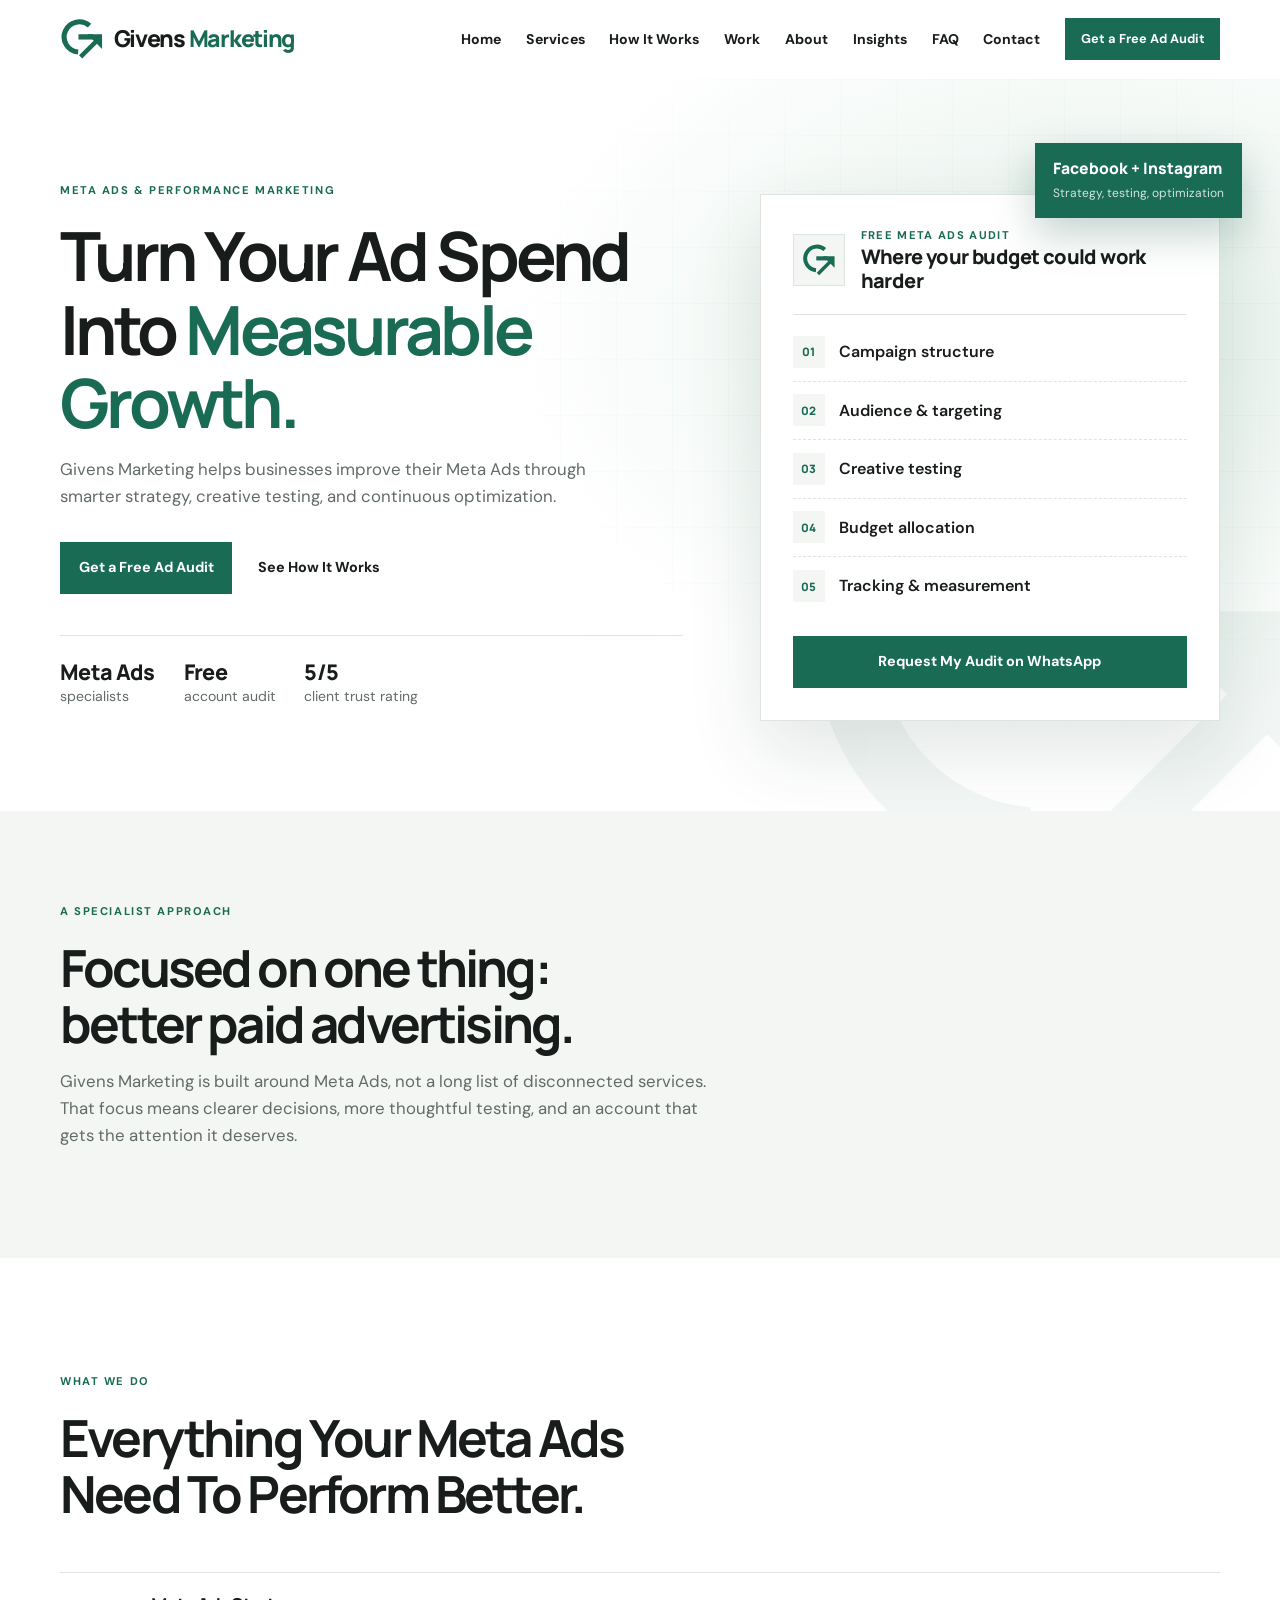
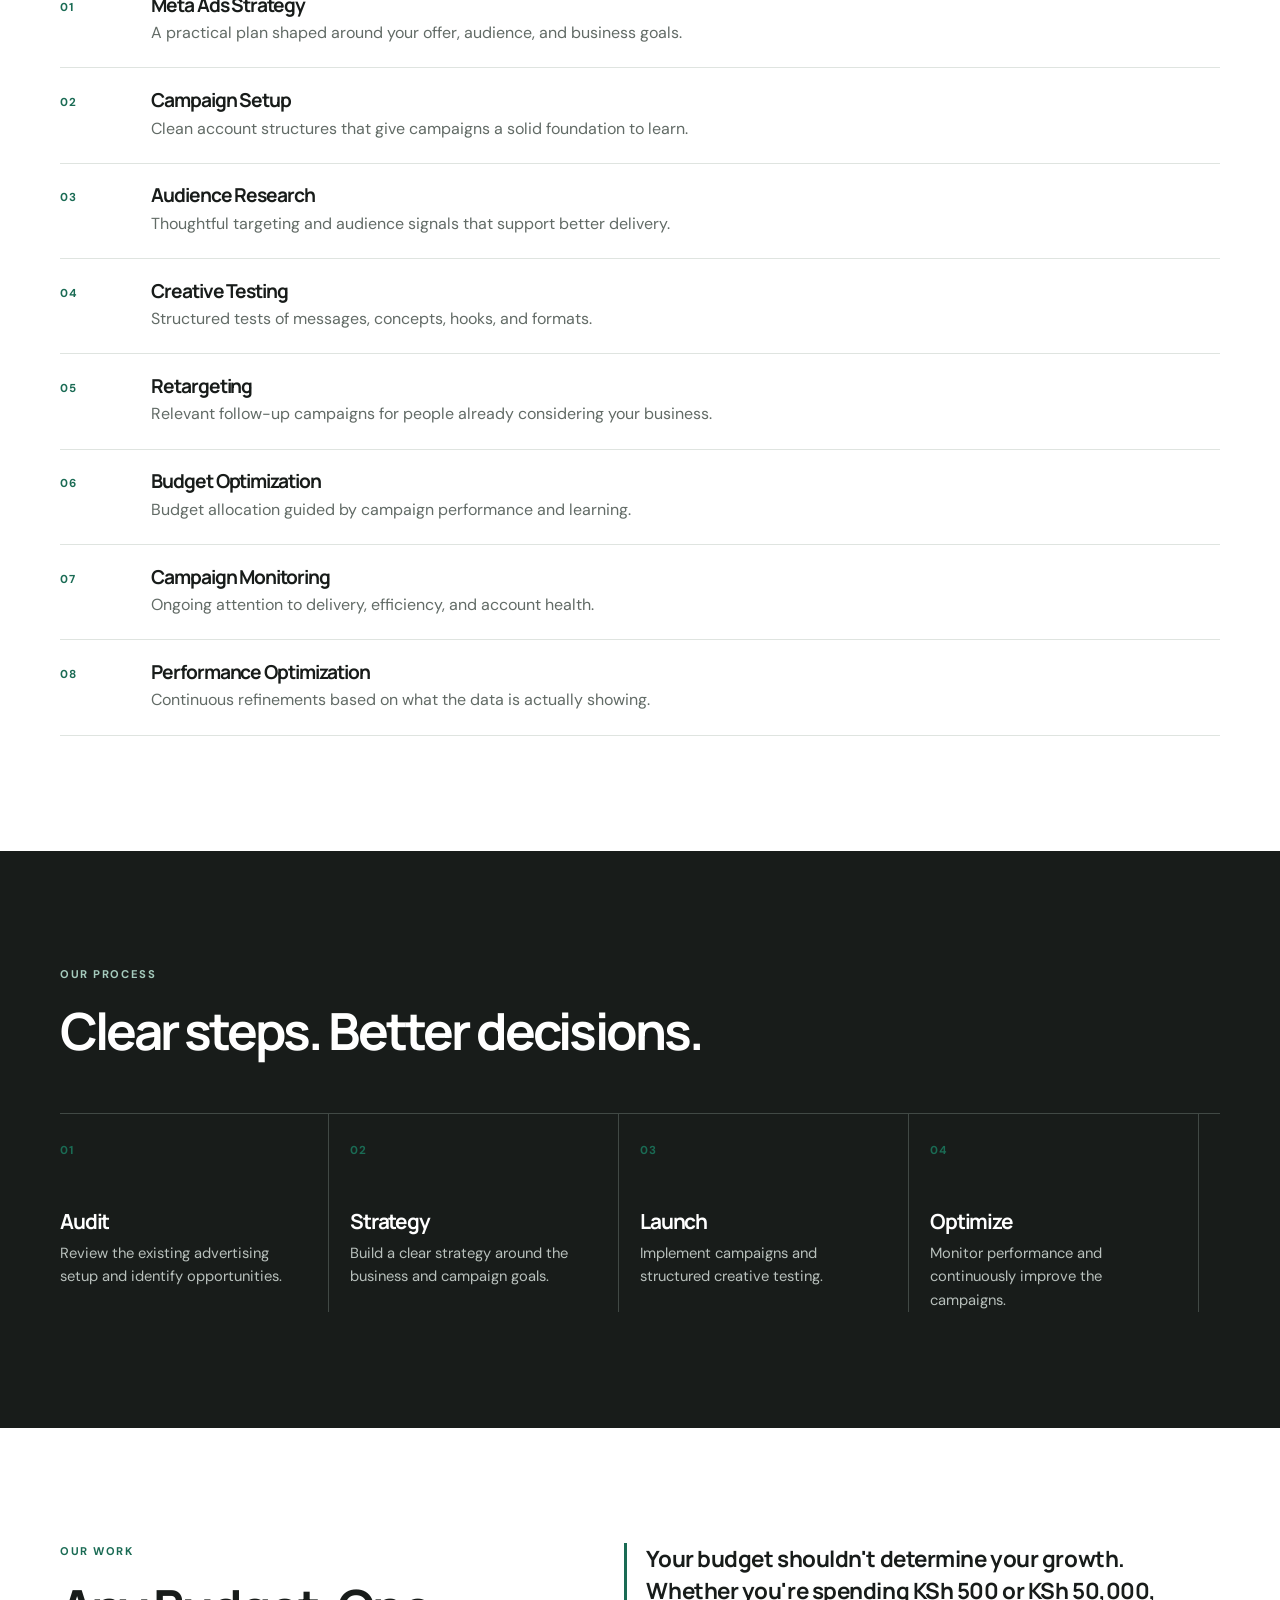
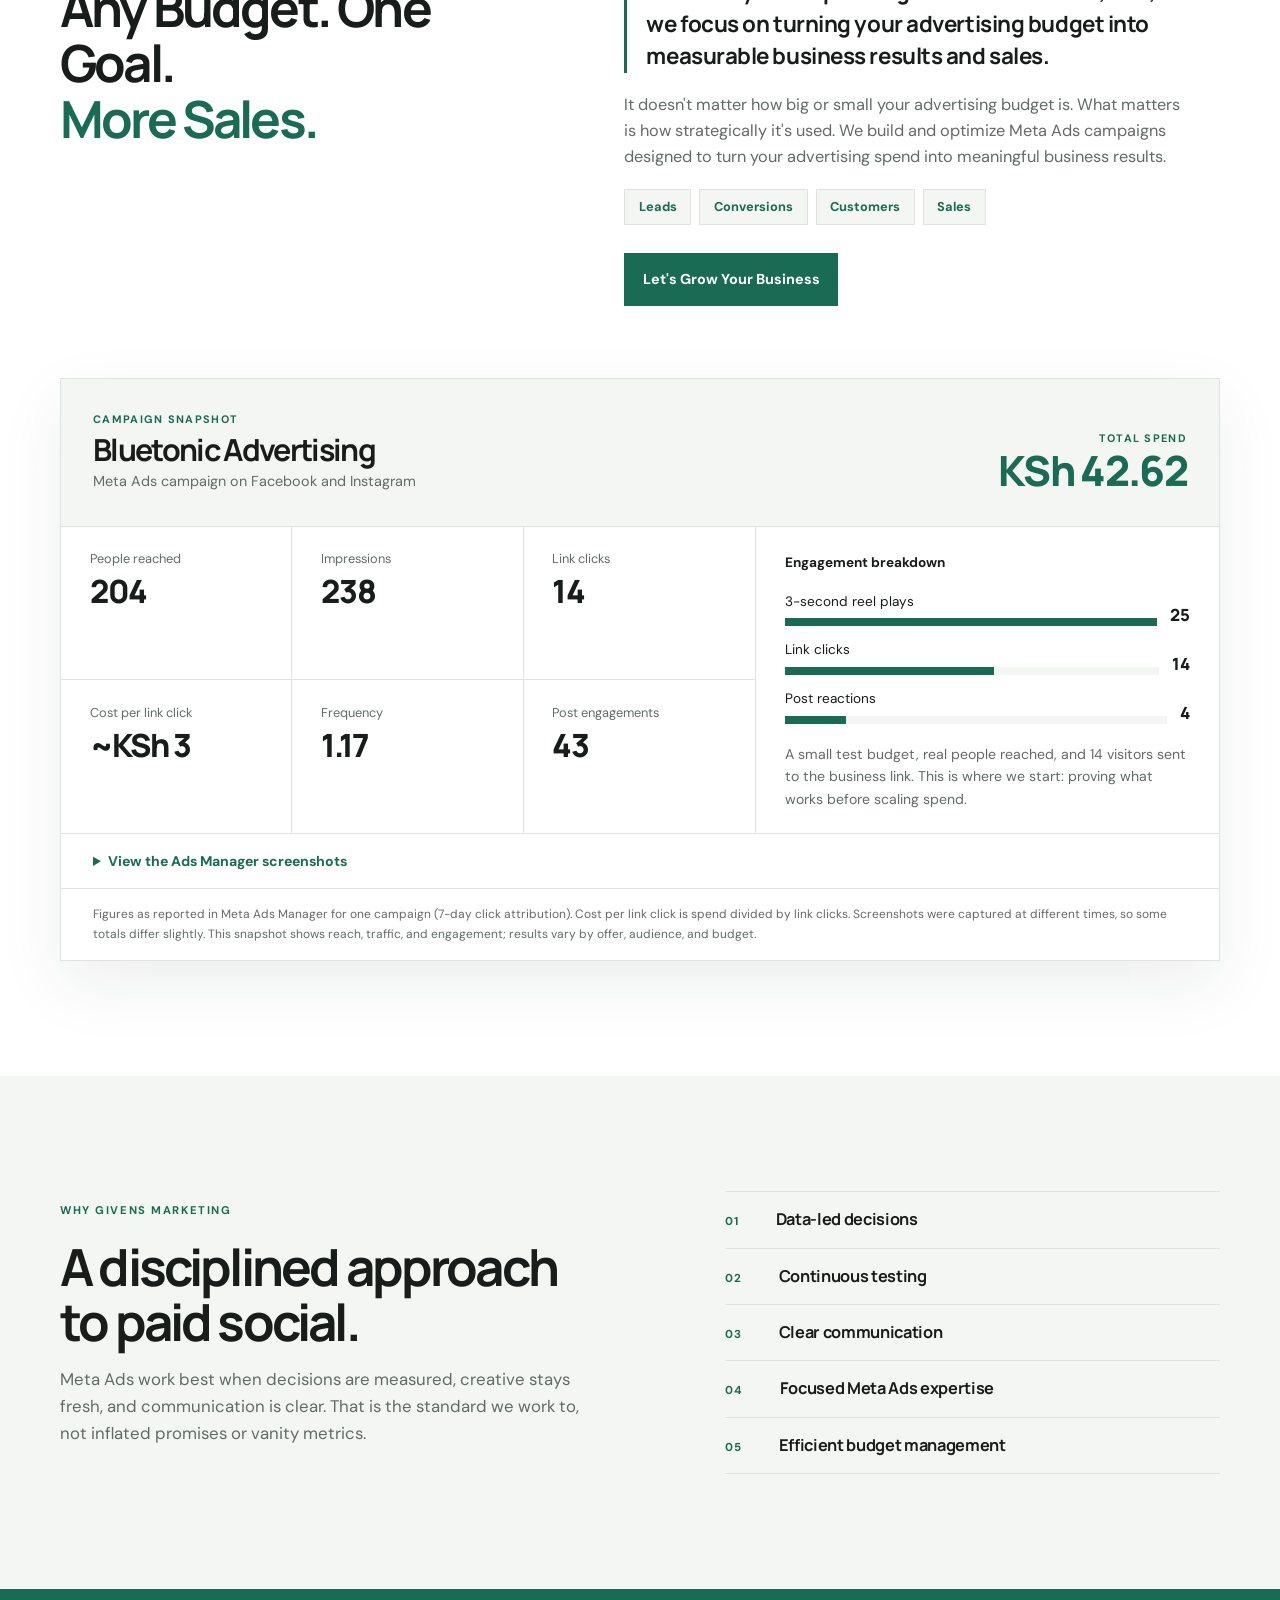
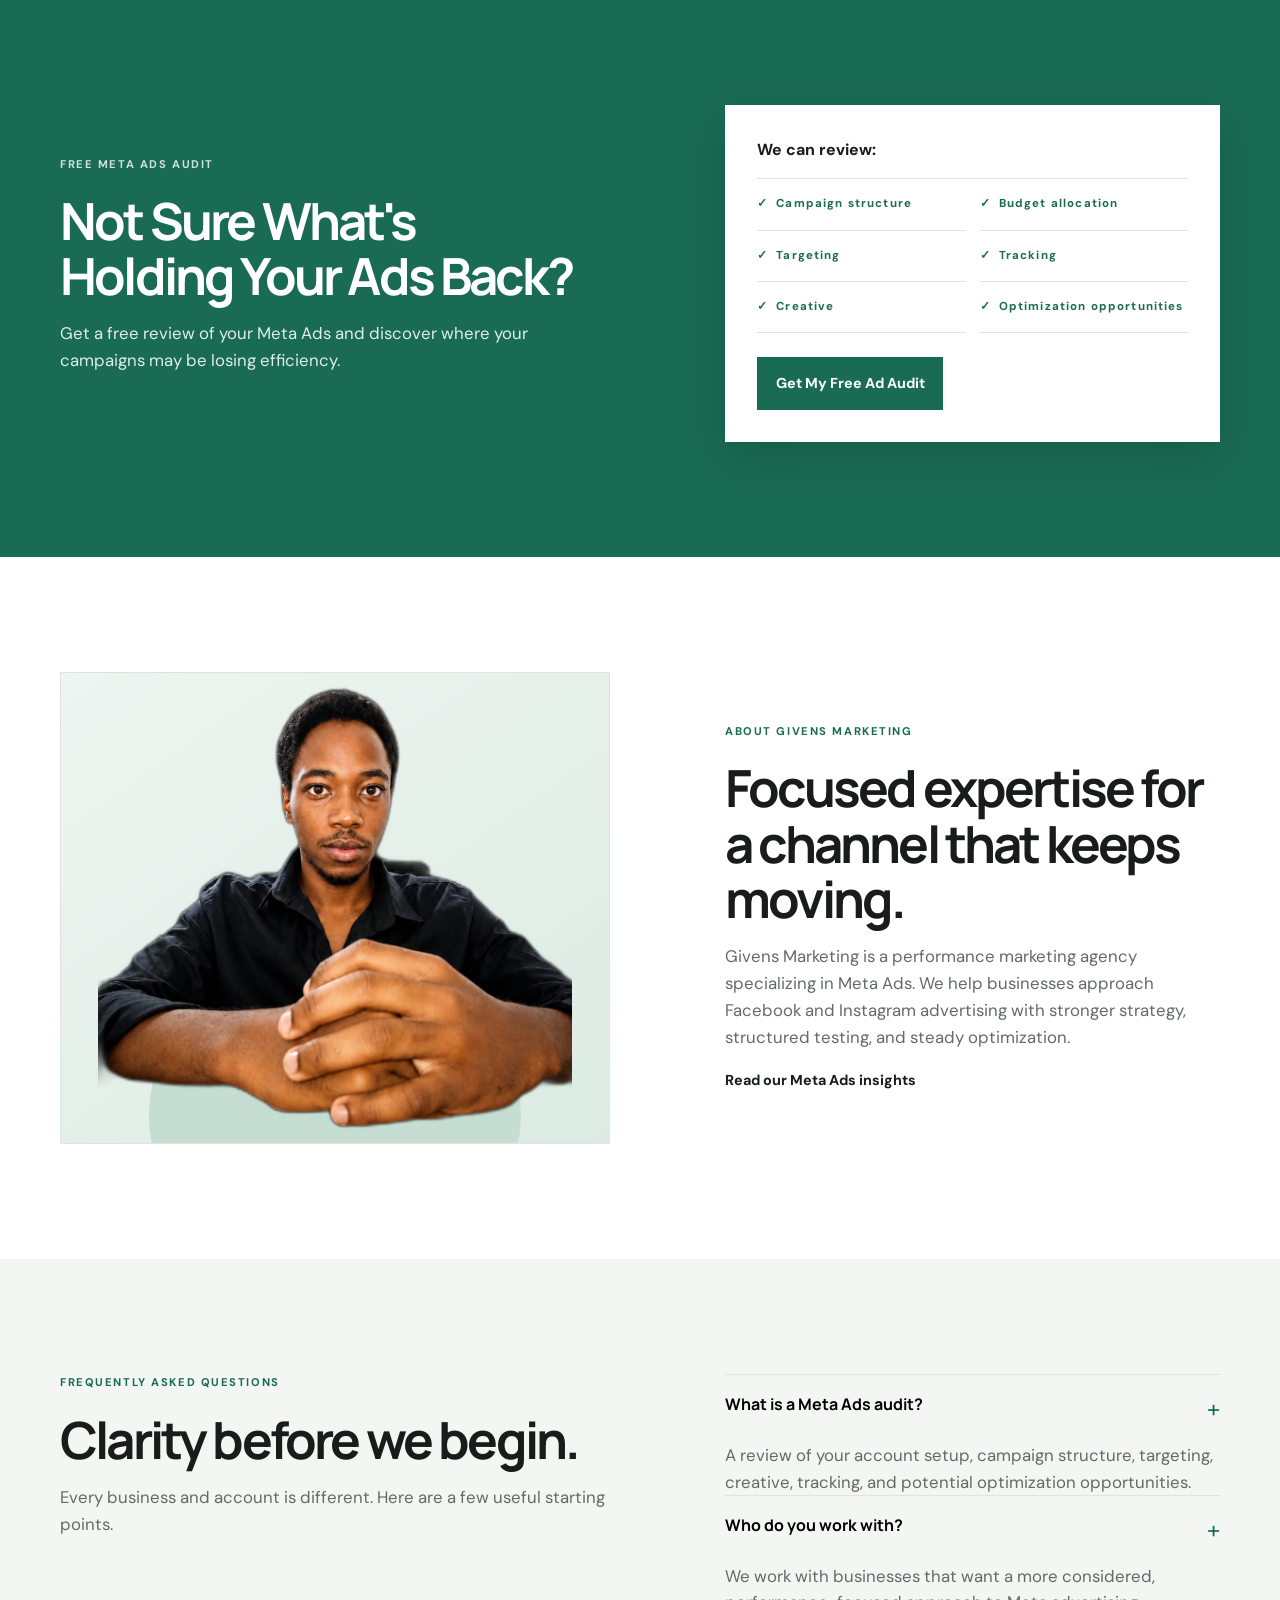
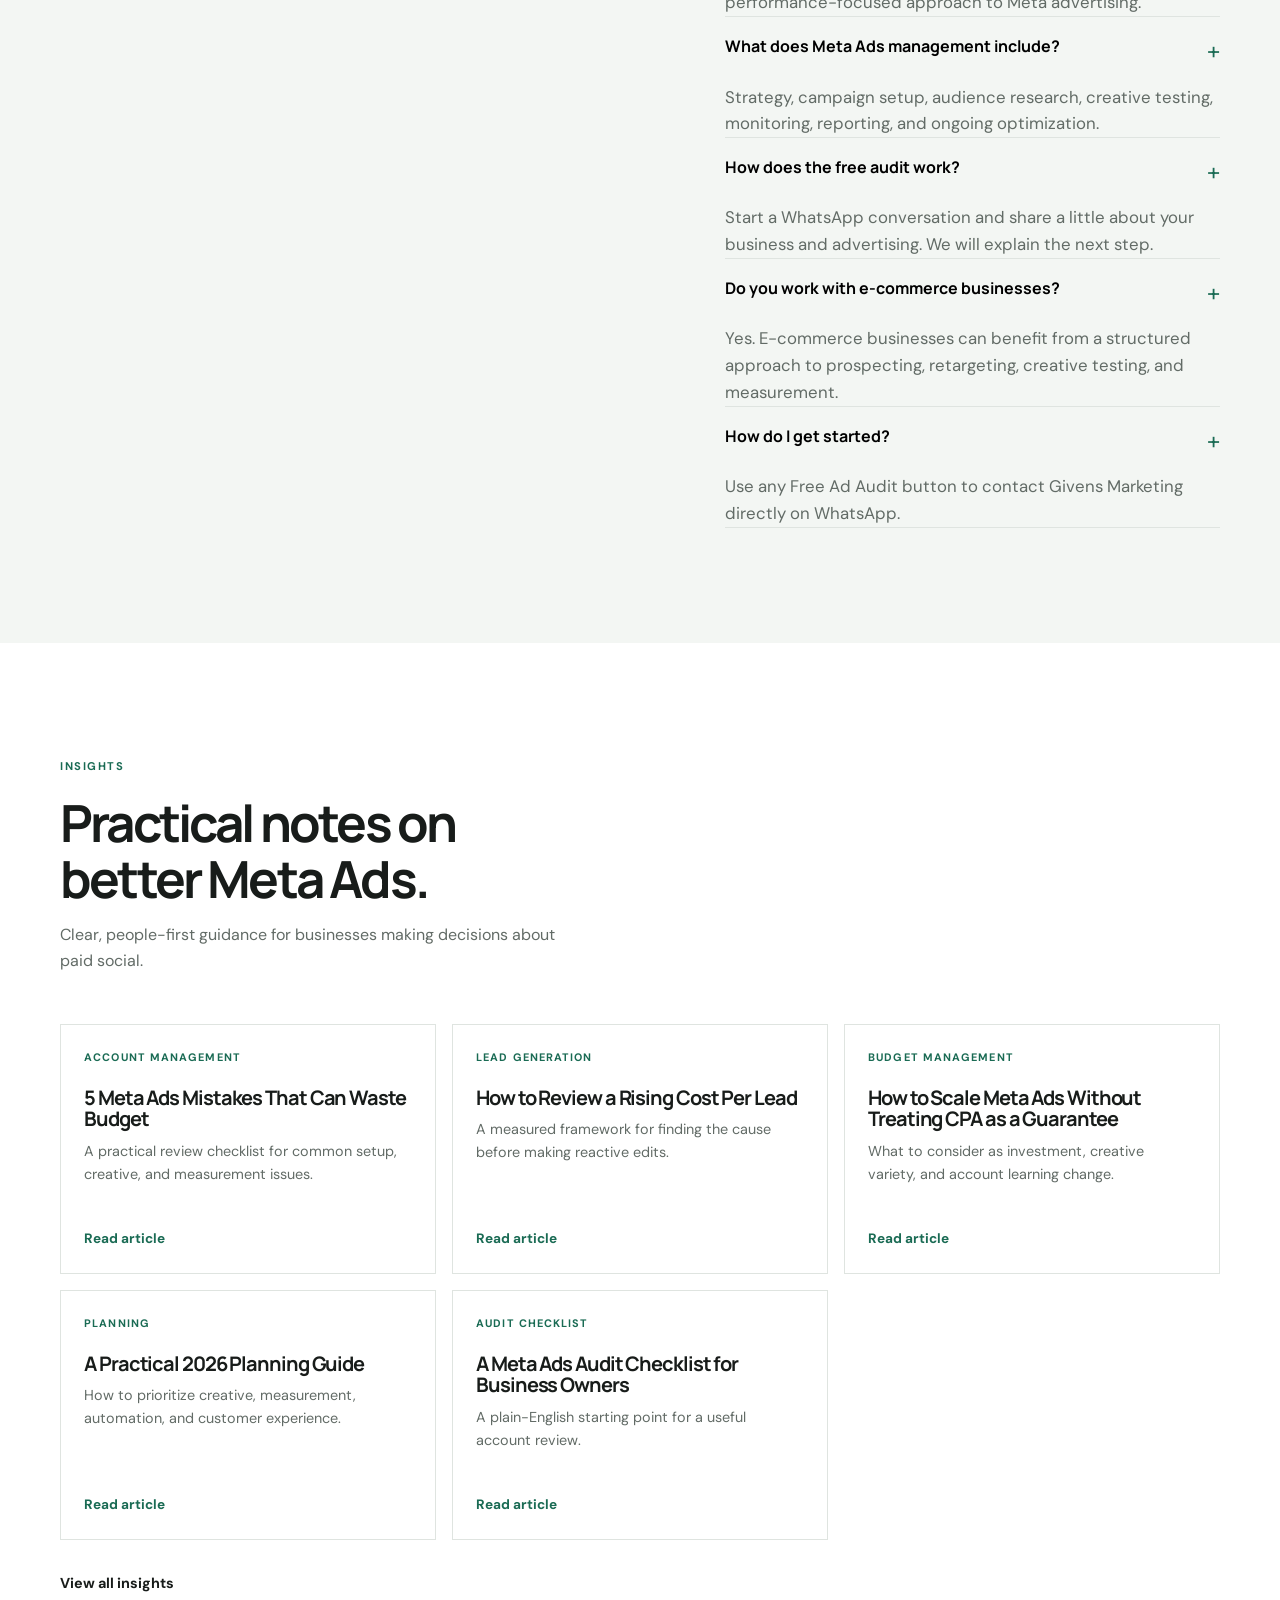
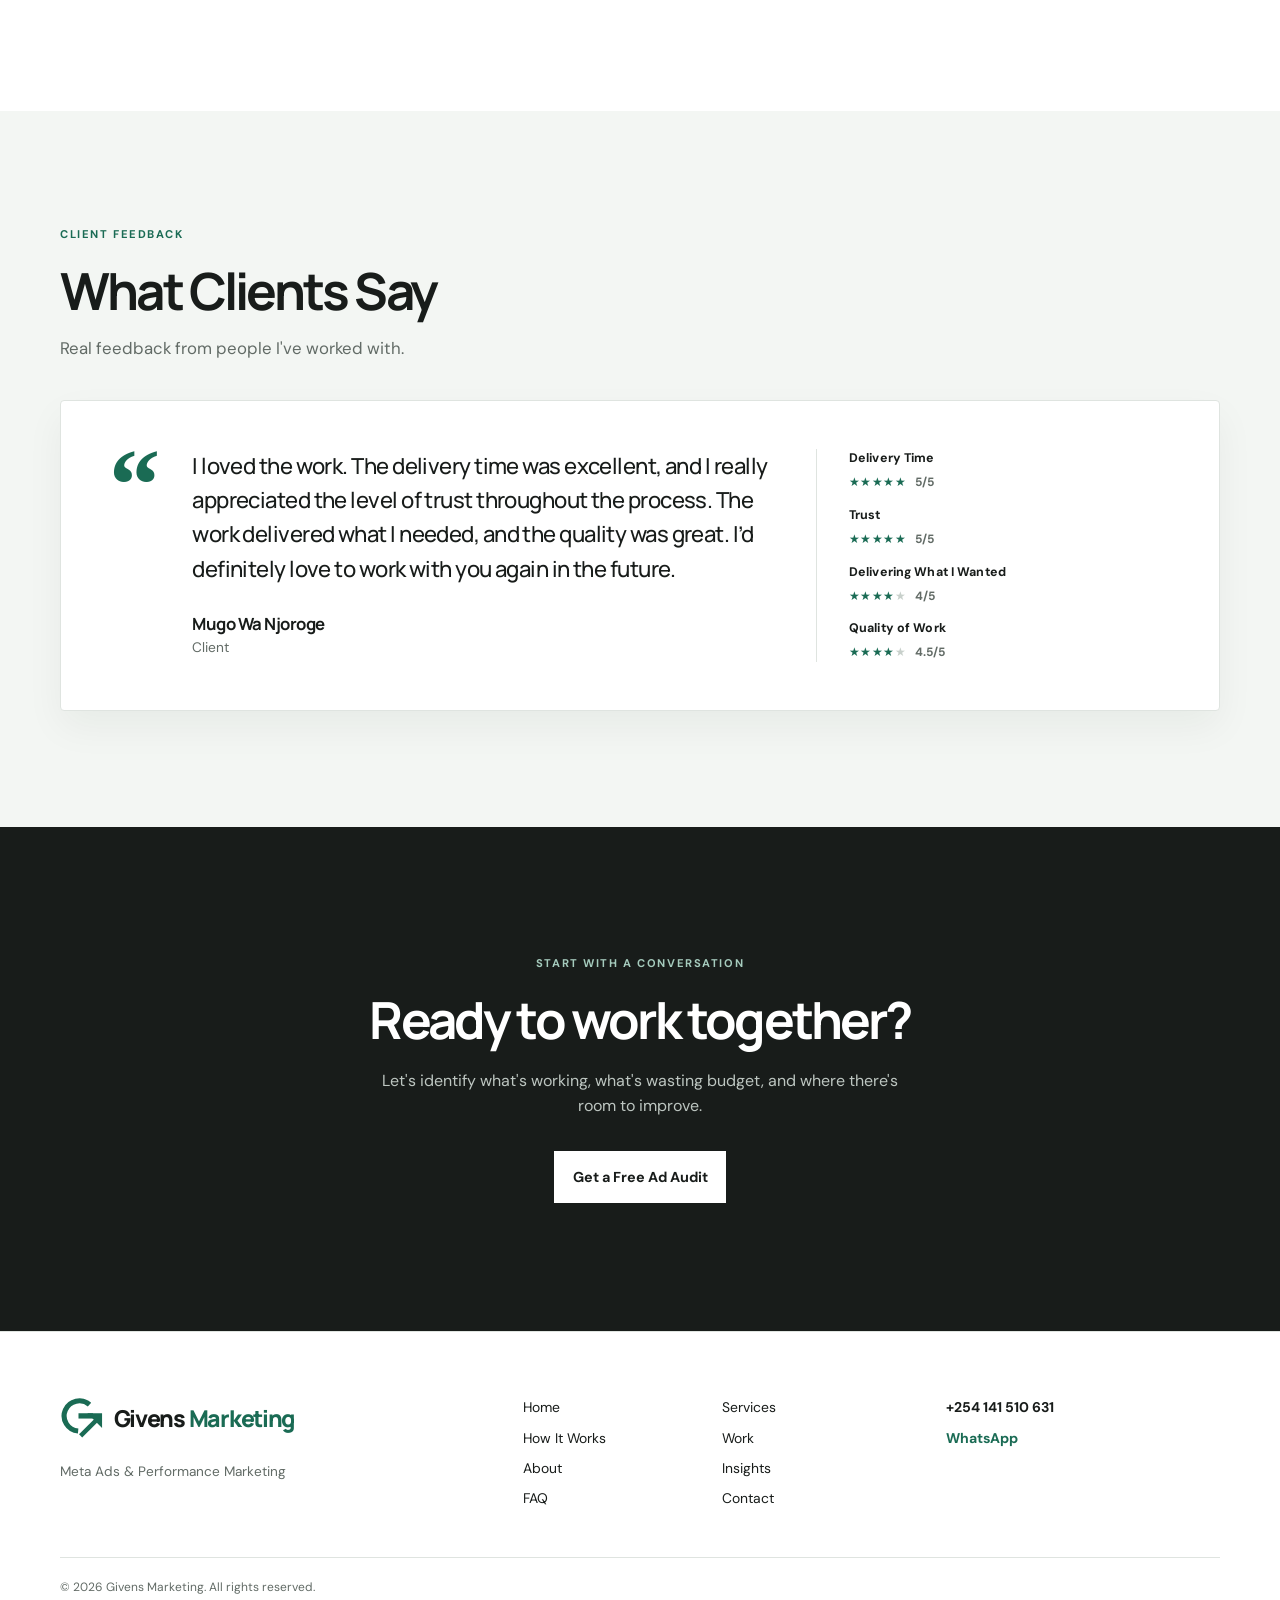
==== commit e62ec005: "Add work showcase with budget message and campaign snapshot New Work section with the any-budget pit" ====
--- a/index.html
+++ b/index.html
@@ -31,6 +31,7 @@
 <a href="#home">Home</a>
 <a href="#services">Services</a>
 <a href="#process">How It Works</a>
+<a href="#work">Work</a>
 <a href="#about">About</a>
 <a href="#insights">Insights</a>
 <a href="#faq">FAQ</a>
@@ -180,6 +181,63 @@
 </ol>
 </div>
 </section>
+<section class="section work" id="work">
+<div class="wrap">
+<div class="work-pitch reveal">
+<div>
+<p class="eyebrow">Our work</p>
+<h2>Any Budget. One Goal. <em>More Sales.</em></h2>
+</div>
+<div>
+<p class="work-quote">Your budget shouldn't determine your growth. Whether you're spending KSh 500 or KSh 50,000, we focus on turning your advertising budget into measurable business results and sales.</p>
+<p>It doesn't matter how big or small your advertising budget is. What matters is how strategically it's used. We build and optimize Meta Ads campaigns designed to turn your advertising spend into meaningful business results.</p>
+<ul class="work-goals" aria-label="What we optimize for">
+<li>Leads</li><li>Conversions</li><li>Customers</li><li>Sales</li>
+</ul>
+<a class="btn" href="#contact">Let's Grow Your Business</a>
+</div>
+</div>
+<article class="case reveal" aria-labelledby="case-title">
+<header class="case-head">
+<div>
+<small>Campaign snapshot</small>
+<h3 id="case-title">Bluetonic Advertising</h3>
+<p>Meta Ads campaign on Facebook and Instagram</p>
+</div>
+<div class="case-spend"><small>Total spend</small><b>KSh 42.62</b></div>
+</header>
+<div class="case-body">
+<dl class="case-stats">
+<div><dt>People reached</dt><dd>204</dd></div>
+<div><dt>Impressions</dt><dd>238</dd></div>
+<div><dt>Link clicks</dt><dd>14</dd></div>
+<div><dt>Cost per link click</dt><dd>~KSh 3</dd></div>
+<div><dt>Frequency</dt><dd>1.17</dd></div>
+<div><dt>Post engagements</dt><dd>43</dd></div>
+</dl>
+<div class="case-engage">
+<b>Engagement breakdown</b>
+<ul>
+<li><span>3-second reel plays</span><i style="--w:100%"></i><b>25</b></li>
+<li><span>Link clicks</span><i style="--w:56%"></i><b>14</b></li>
+<li><span>Post reactions</span><i style="--w:16%"></i><b>4</b></li>
+</ul>
+<p>A small test budget, real people reached, and 14 visitors sent to the business link. This is where we start: proving what works before scaling spend.</p>
+</div>
+</div>
+<details class="case-proof">
+<summary>View the Ads Manager screenshots</summary>
+<div class="case-shots">
+<img class="wide" src="images/int4.jpeg" alt="Ads Manager table: reach 204, impressions 238, frequency 1.17, amount spent KSh 42.62, 14 link clicks" loading="lazy" width="1600" height="304">
+<img src="images/int1.jpeg" alt="Clicks summary: 14 link clicks, 6.1% link click-through rate" loading="lazy" width="720" height="290">
+<img src="images/int2.jpeg" alt="Post engagements: 43 total, 4 reactions, 14 link clicks, 25 three-second reel plays" loading="lazy" width="720" height="572">
+<img src="images/int3.jpeg" alt="Ad metrics: 228 impressions, CPM KES 177.63, CTR all 9.21%, CPC all KES 1.93, frequency 1.15, 14 link clicks" loading="lazy" width="720" height="645">
+</div>
+</details>
+<p class="case-note">Figures as reported in Meta Ads Manager for one campaign (7-day click attribution). Cost per link click is spend divided by link clicks. Screenshots were captured at different times, so some totals differ slightly. This snapshot shows reach, traffic, and engagement; results vary by offer, audience, and budget.</p>
+</article>
+</div>
+</section>
 <section class="section soft" id="about">
 <div class="wrap two">
 <div class="reveal">
@@ -362,6 +420,7 @@
 <a href="#home">Home</a>
 <a href="#services">Services</a>
 <a href="#process">How It Works</a>
+<a href="#work">Work</a>
 <a href="#about">About</a>
 <a href="#insights">Insights</a>
 <a href="#faq">FAQ</a>
--- a/style.css
+++ b/style.css
@@ -29,3 +29,42 @@
 .hero-chip small{color:#cfe5dc;font-size:.75rem}
 @media(max-width:900px){.hero-grid{grid-template-columns:1fr}.hero-panel{max-width:520px}.hero-chip{right:1rem}}
 @media(max-width:480px){.brand{font-size:1.2rem}.brand img{width:38px;height:38px}.hero-trust{gap:1rem 1.4rem}.hero-panel{padding-top:2.6rem}.hero-chip{top:0;right:.6rem}}
+
+/* Work showcase */
+.work-pitch{display:grid;grid-template-columns:.9fr 1.1fr;gap:clamp(2rem,6vw,5rem);align-items:start;margin-bottom:clamp(3rem,6vw,4.5rem)}
+.work-pitch h2 em{font-style:normal;color:var(--green);display:block}
+.work-pitch p:not(.eyebrow){color:var(--muted);font-size:1.02rem;max-width:560px;margin:0 0 1.2rem}
+.work-pitch p.work-quote{color:var(--ink);font:700 clamp(1.15rem,1.8vw,1.4rem)/1.45 var(--display);letter-spacing:-.02em;padding-left:1.2rem;border-left:3px solid var(--green)}
+.work-goals{list-style:none;display:flex;flex-wrap:wrap;gap:.5rem;margin:0 0 1.8rem;padding:0}
+.work-goals li{padding:.4rem .85rem;background:var(--soft);border:1px solid var(--line);color:var(--green);font-size:.8rem;font-weight:700}
+.case{border:1px solid var(--line);background:#fff;box-shadow:0 24px 60px #14382a14}
+.case-head{display:flex;justify-content:space-between;align-items:flex-end;gap:1.5rem;flex-wrap:wrap;padding:clamp(1.4rem,3vw,2rem);border-bottom:1px solid var(--line);background:var(--soft)}
+.case-head small,.case-spend small{display:block;color:var(--green);font-size:.68rem;font-weight:700;letter-spacing:.12em;text-transform:uppercase}
+.case-head h3{font-size:clamp(1.4rem,2.4vw,1.9rem);margin:.4rem 0 .2rem}
+.case-head p{margin:0;color:var(--muted);font-size:.9rem}
+.case-spend{text-align:right}
+.case-spend b{display:block;font:800 clamp(1.8rem,3.4vw,2.6rem)/1.1 var(--display);letter-spacing:-.04em;color:var(--green)}
+.case-body{display:grid;grid-template-columns:1.2fr .8fr}
+.case-stats{display:grid;grid-template-columns:repeat(3,1fr);margin:0;border-right:1px solid var(--line)}
+.case-stats div{padding:1.4rem clamp(1rem,2.5vw,1.8rem);border-bottom:1px solid var(--line)}
+.case-stats div:nth-child(3n+1),.case-stats div:nth-child(3n+2){border-right:1px solid var(--line)}
+.case-stats div:nth-last-child(-n+3){border-bottom:0}
+.case-stats dt{color:var(--muted);font-size:.8rem}
+.case-stats dd{margin:.3rem 0 0;font:800 clamp(1.5rem,2.6vw,2rem)/1.1 var(--display);letter-spacing:-.04em}
+.case-engage{padding:1.4rem clamp(1rem,2.5vw,1.8rem)}
+.case-engage>b{font-size:.85rem}
+.case-engage ul{list-style:none;margin:1rem 0 1.2rem;padding:0;display:grid;gap:.85rem}
+.case-engage li{display:grid;grid-template-columns:1fr auto;gap:.35rem .8rem;font-size:.85rem}
+.case-engage li i{grid-column:1;height:8px;background:var(--soft);position:relative}
+.case-engage li i:after{content:"";position:absolute;inset:0 auto 0 0;width:var(--w);background:var(--green)}
+.case-engage li b{grid-row:1/3;grid-column:2;align-self:end;font:800 1.05rem var(--display)}
+.case-engage p{margin:0;color:var(--muted);font-size:.88rem}
+.case-note{margin:0;padding:1rem clamp(1.4rem,3vw,2rem);border-top:1px solid var(--line);color:var(--muted);font-size:.75rem}
+@media(max-width:900px){.work-pitch,.case-body{grid-template-columns:1fr}.case-stats{border-right:0;border-bottom:1px solid var(--line)}}
+@media(max-width:560px){.case-stats{grid-template-columns:repeat(2,1fr)}.case-stats div{border-right:0!important;border-bottom:1px solid var(--line)!important}.case-stats div:nth-child(odd){border-right:1px solid var(--line)!important}.case-stats div:nth-last-child(-n+2){border-bottom:0!important}.case-spend{text-align:left}}
+.case-proof{border-top:1px solid var(--line);padding:0 clamp(1.4rem,3vw,2rem)}
+.case-proof summary{cursor:pointer;padding:1rem 0;color:var(--green);font-weight:700;font-size:.88rem}
+.case-shots{display:grid;grid-template-columns:repeat(3,1fr);gap:1rem;align-items:start;padding-bottom:1.4rem}
+.case-shots img{width:100%;height:auto;border:1px solid var(--line)}
+.case-shots .wide{grid-column:1/-1}
+@media(max-width:700px){.case-shots{grid-template-columns:1fr}}
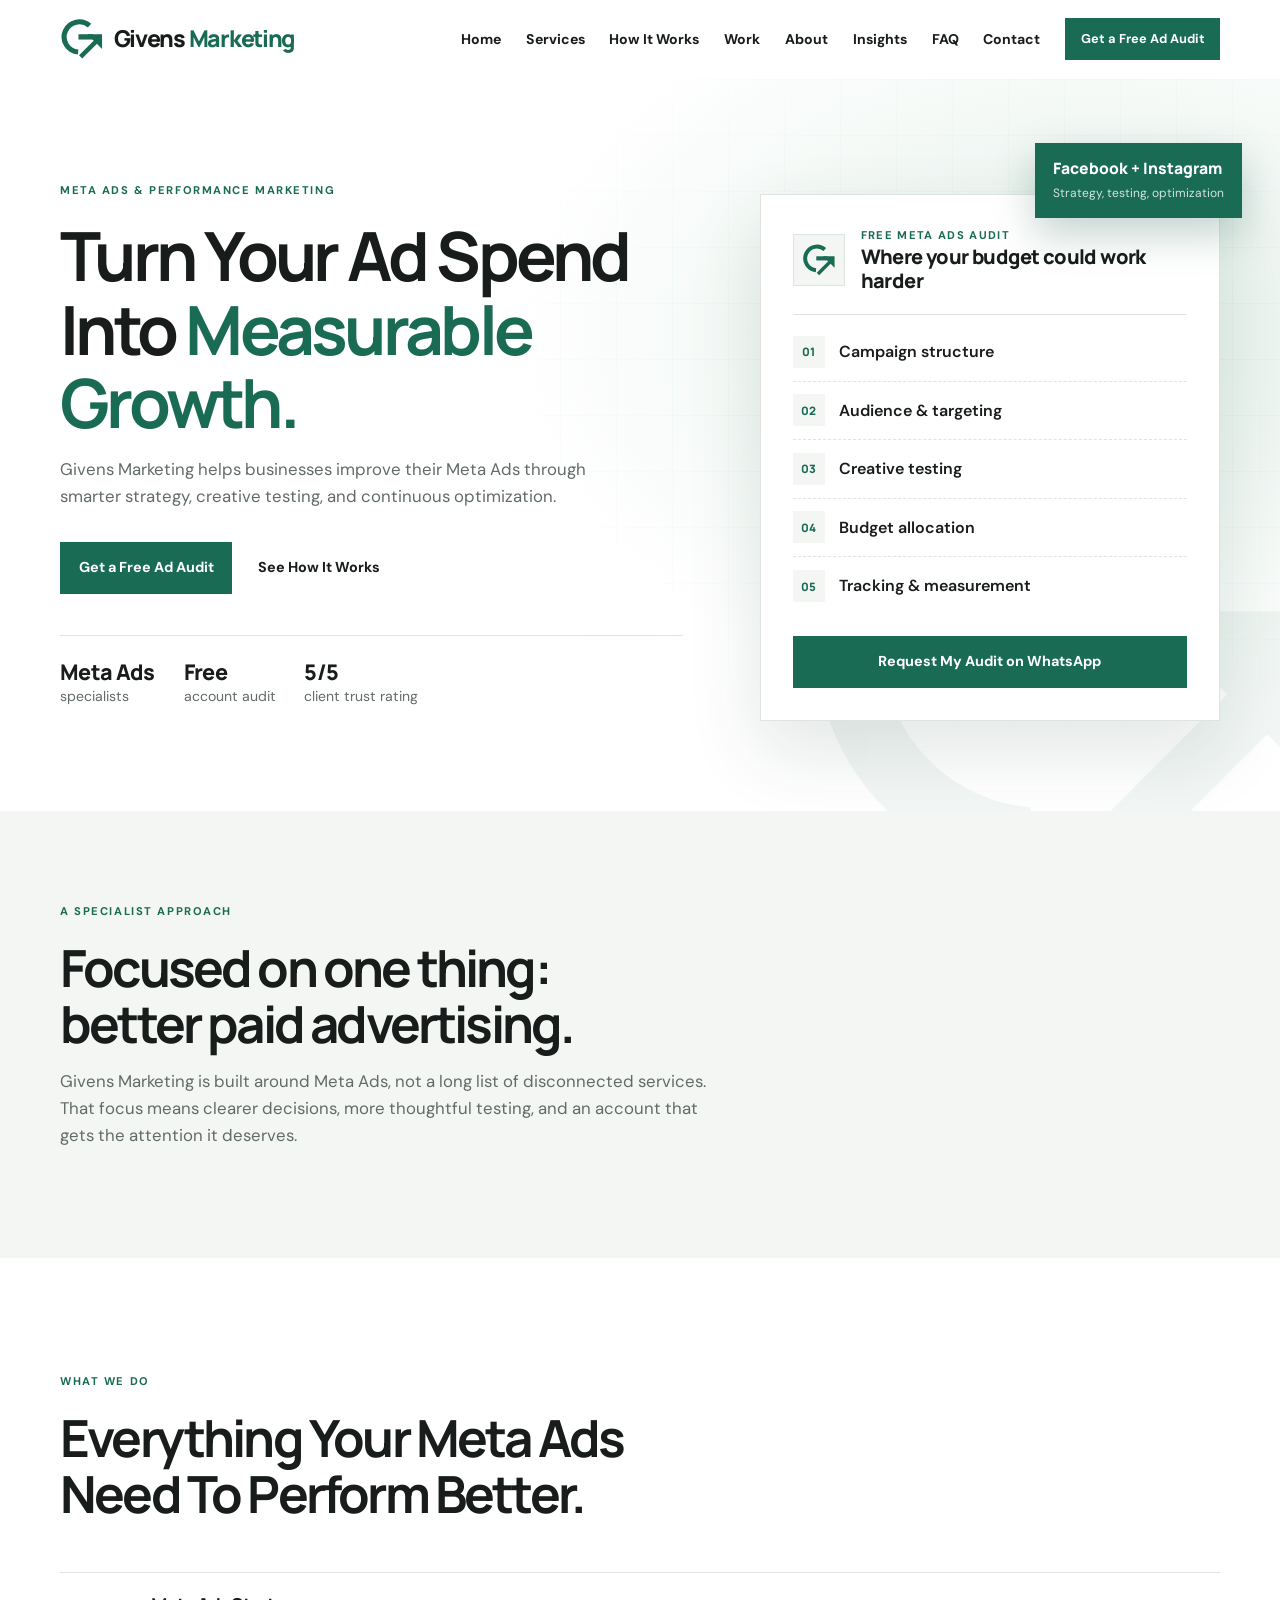
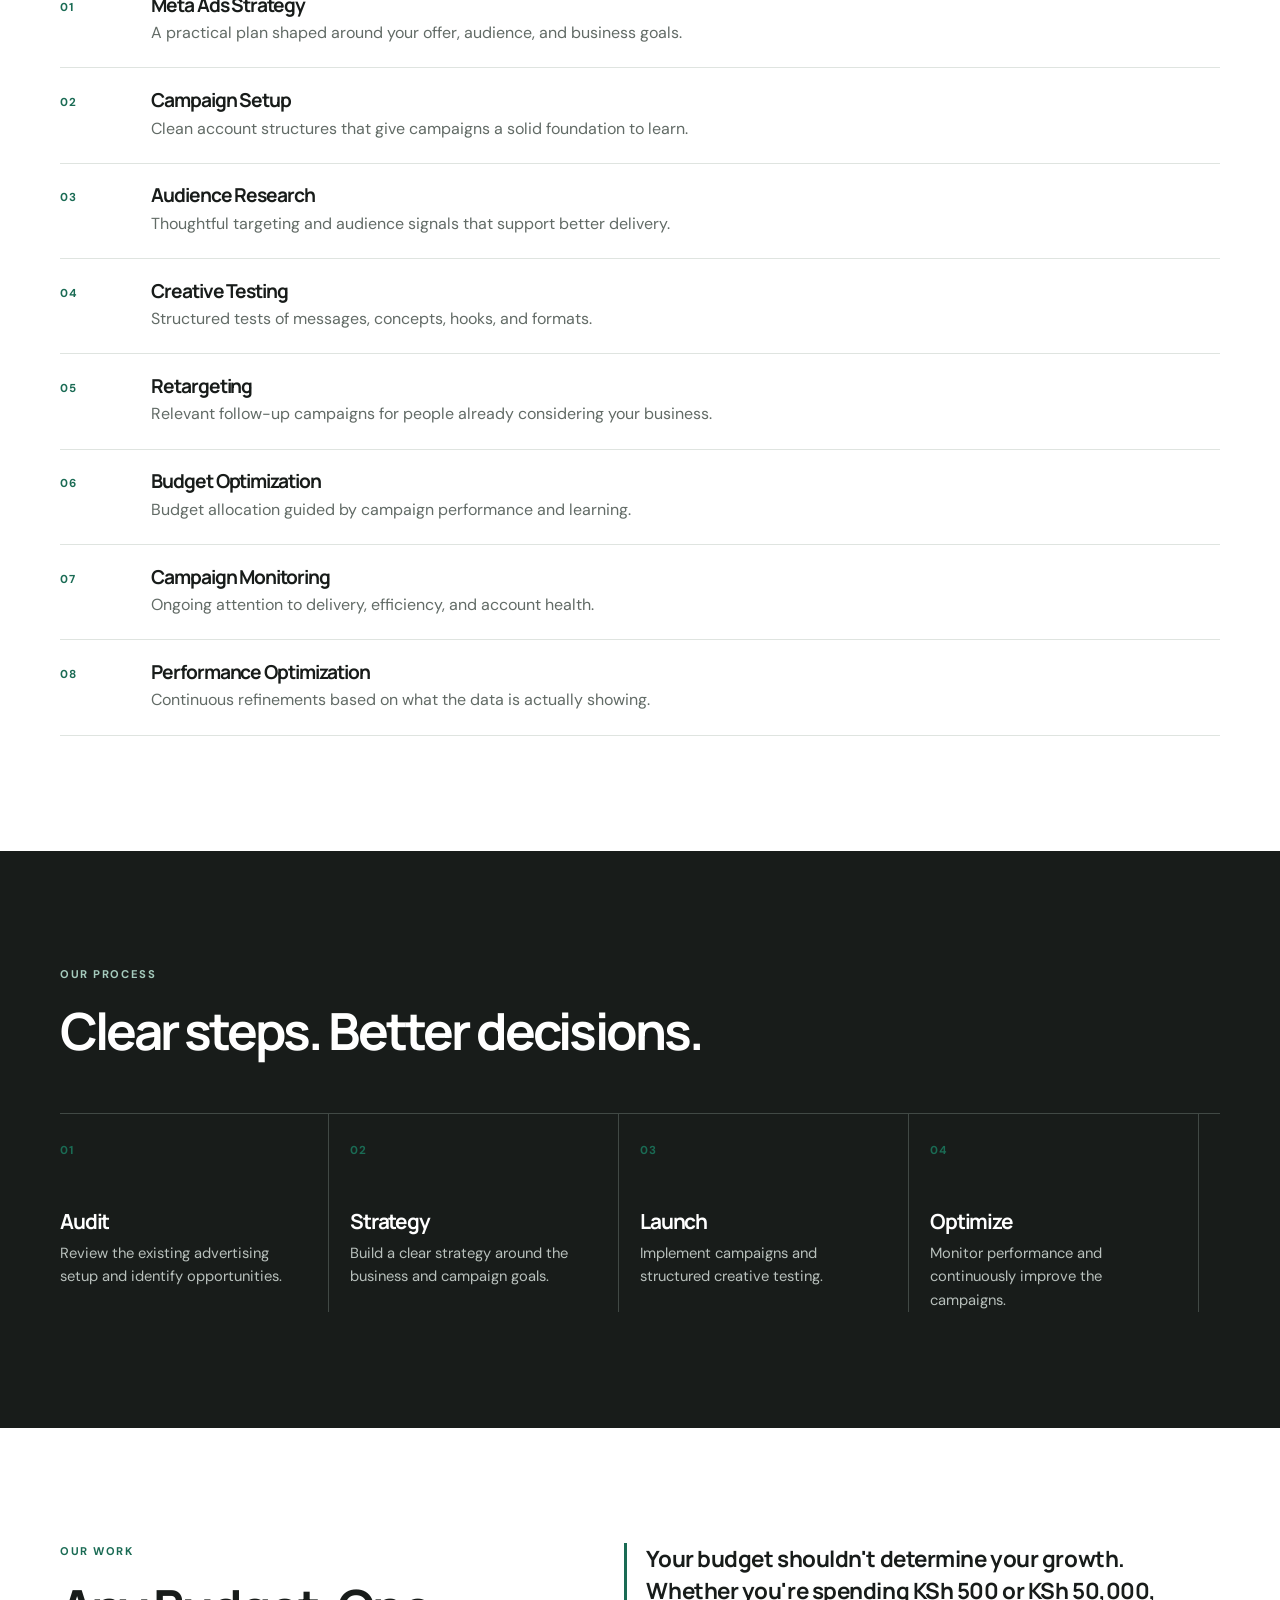
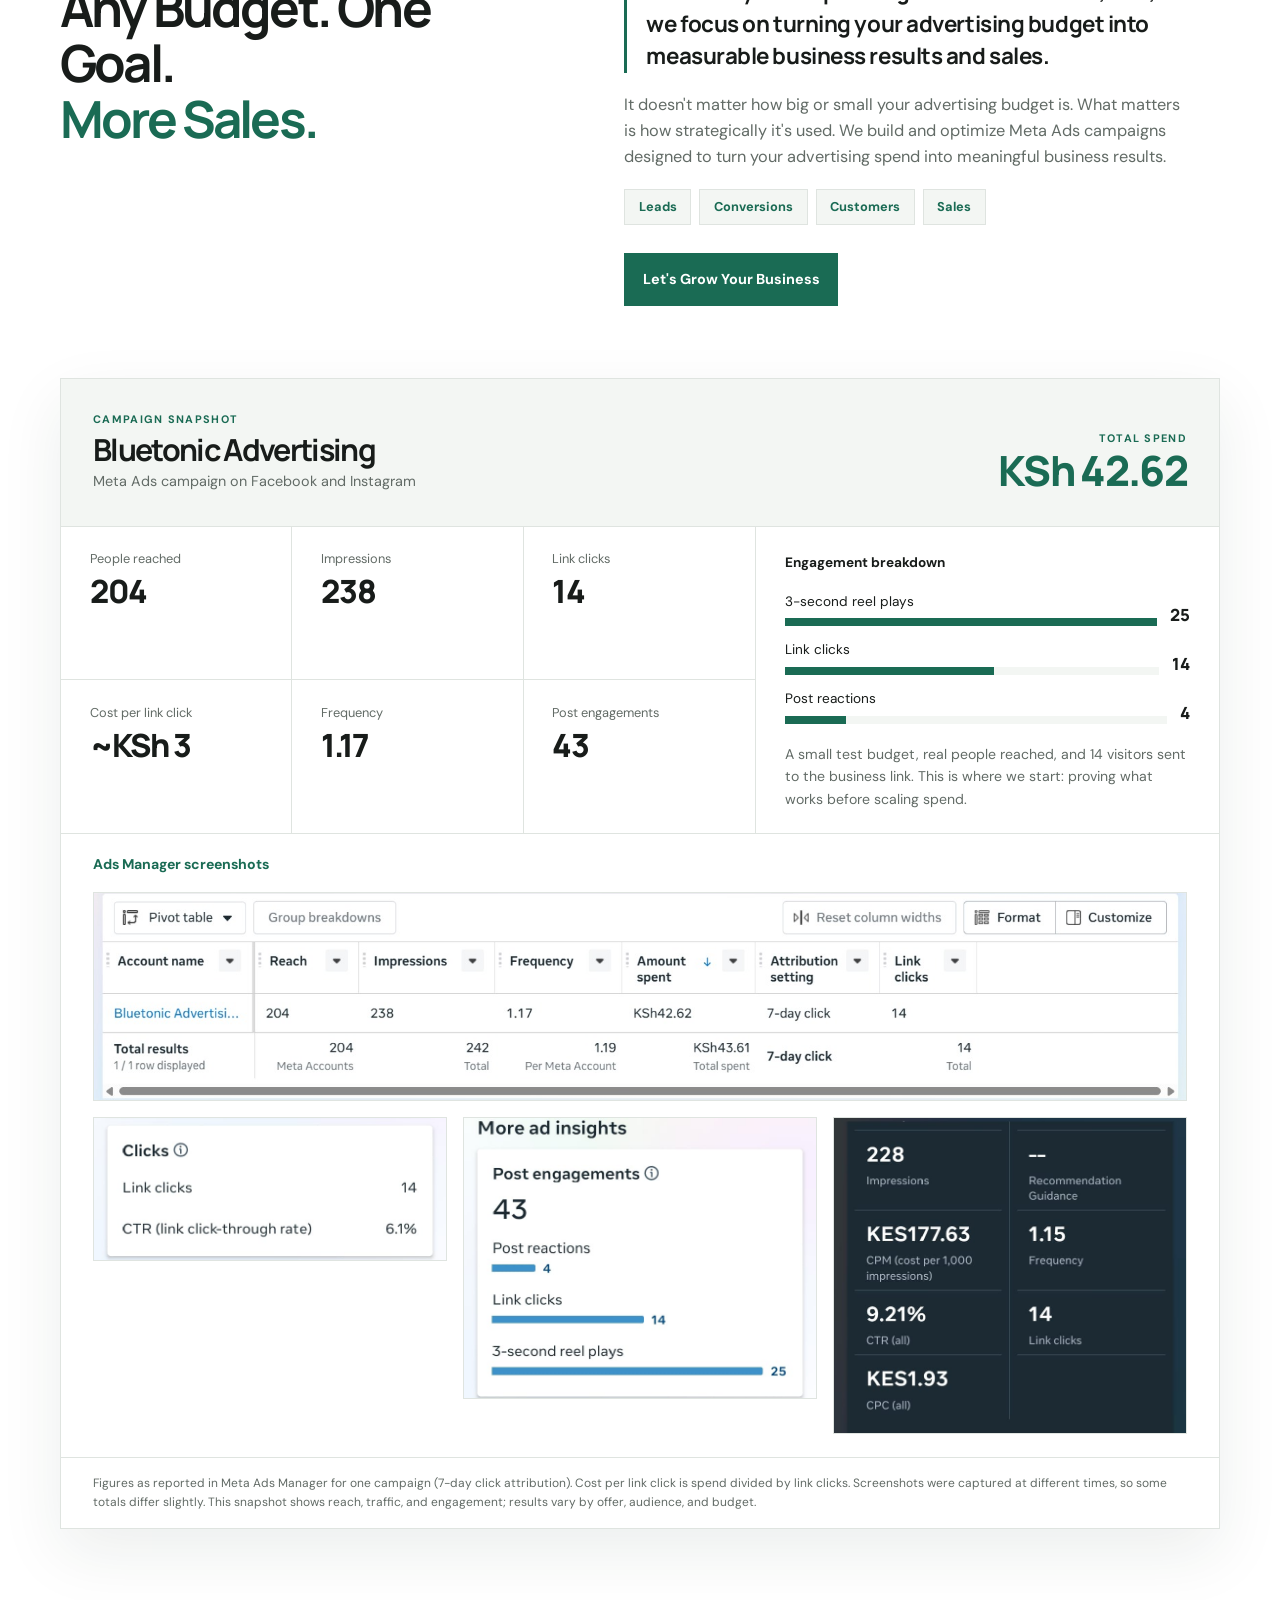
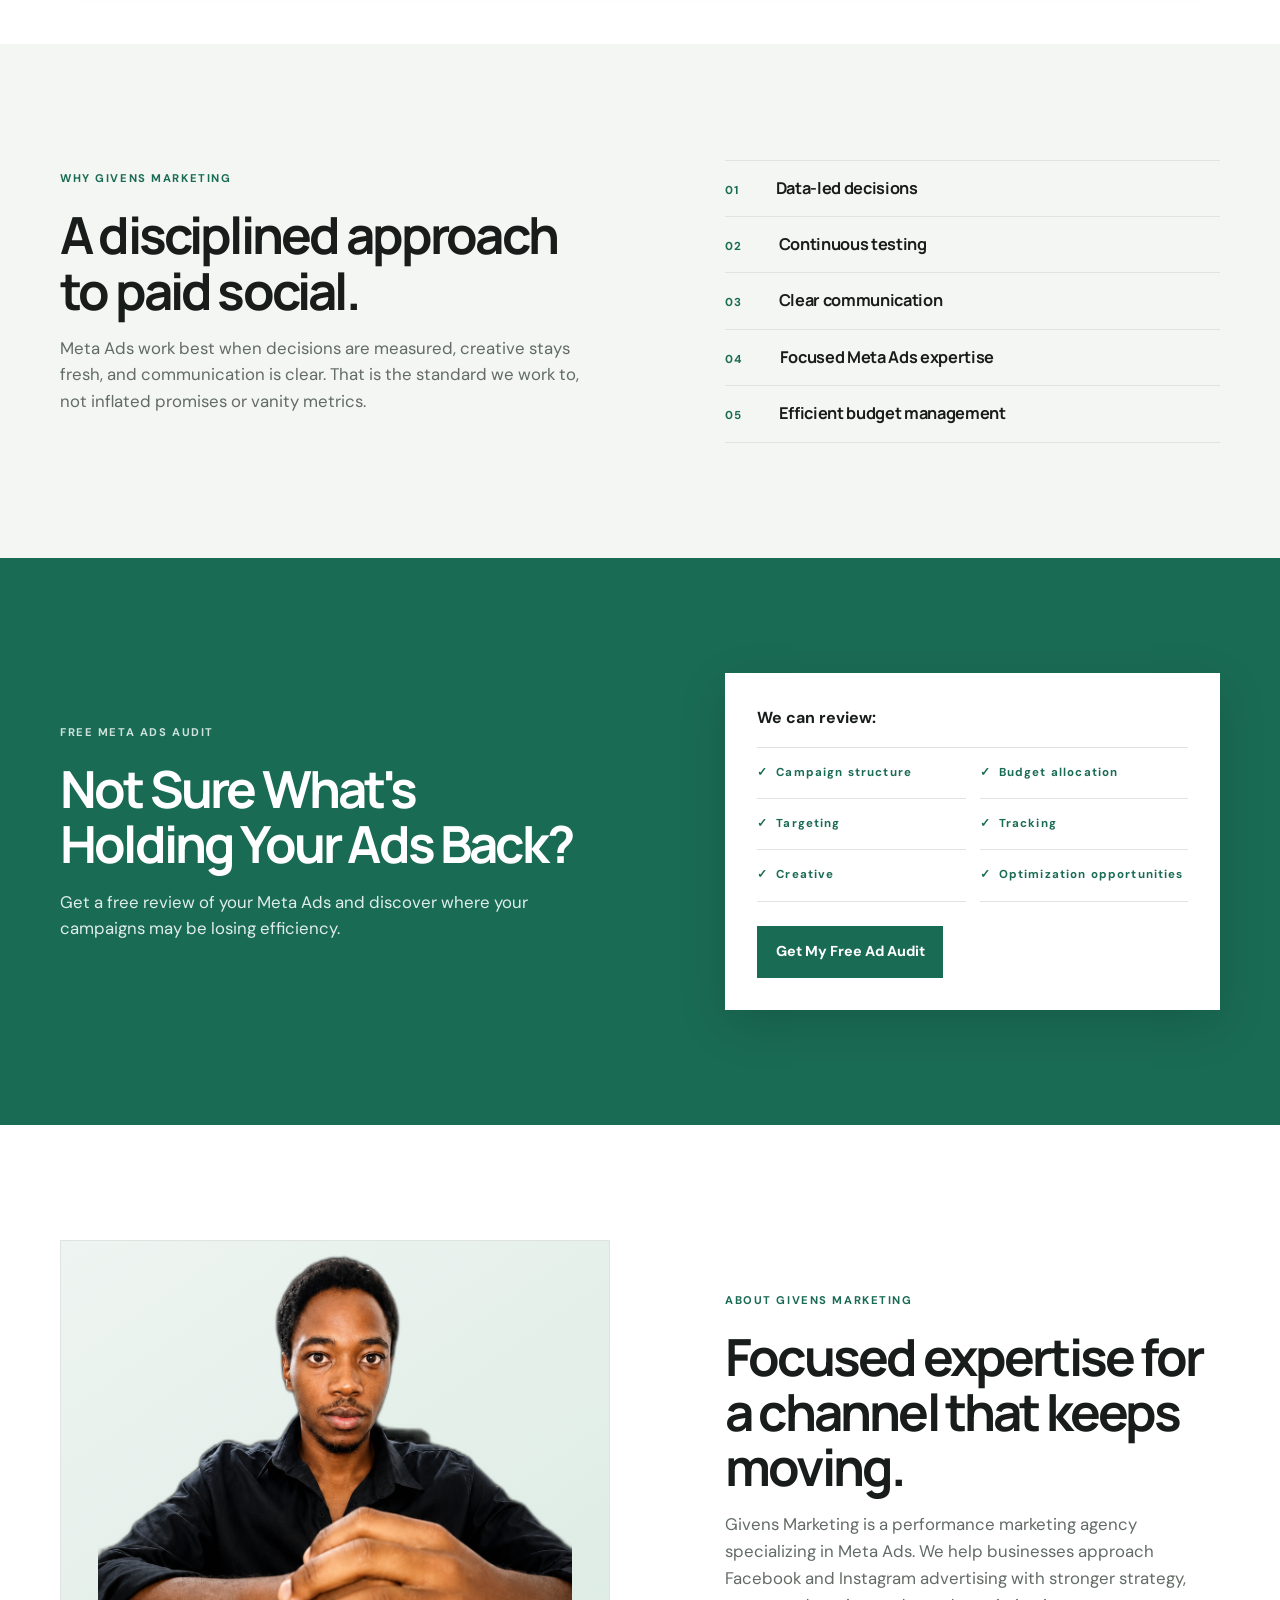
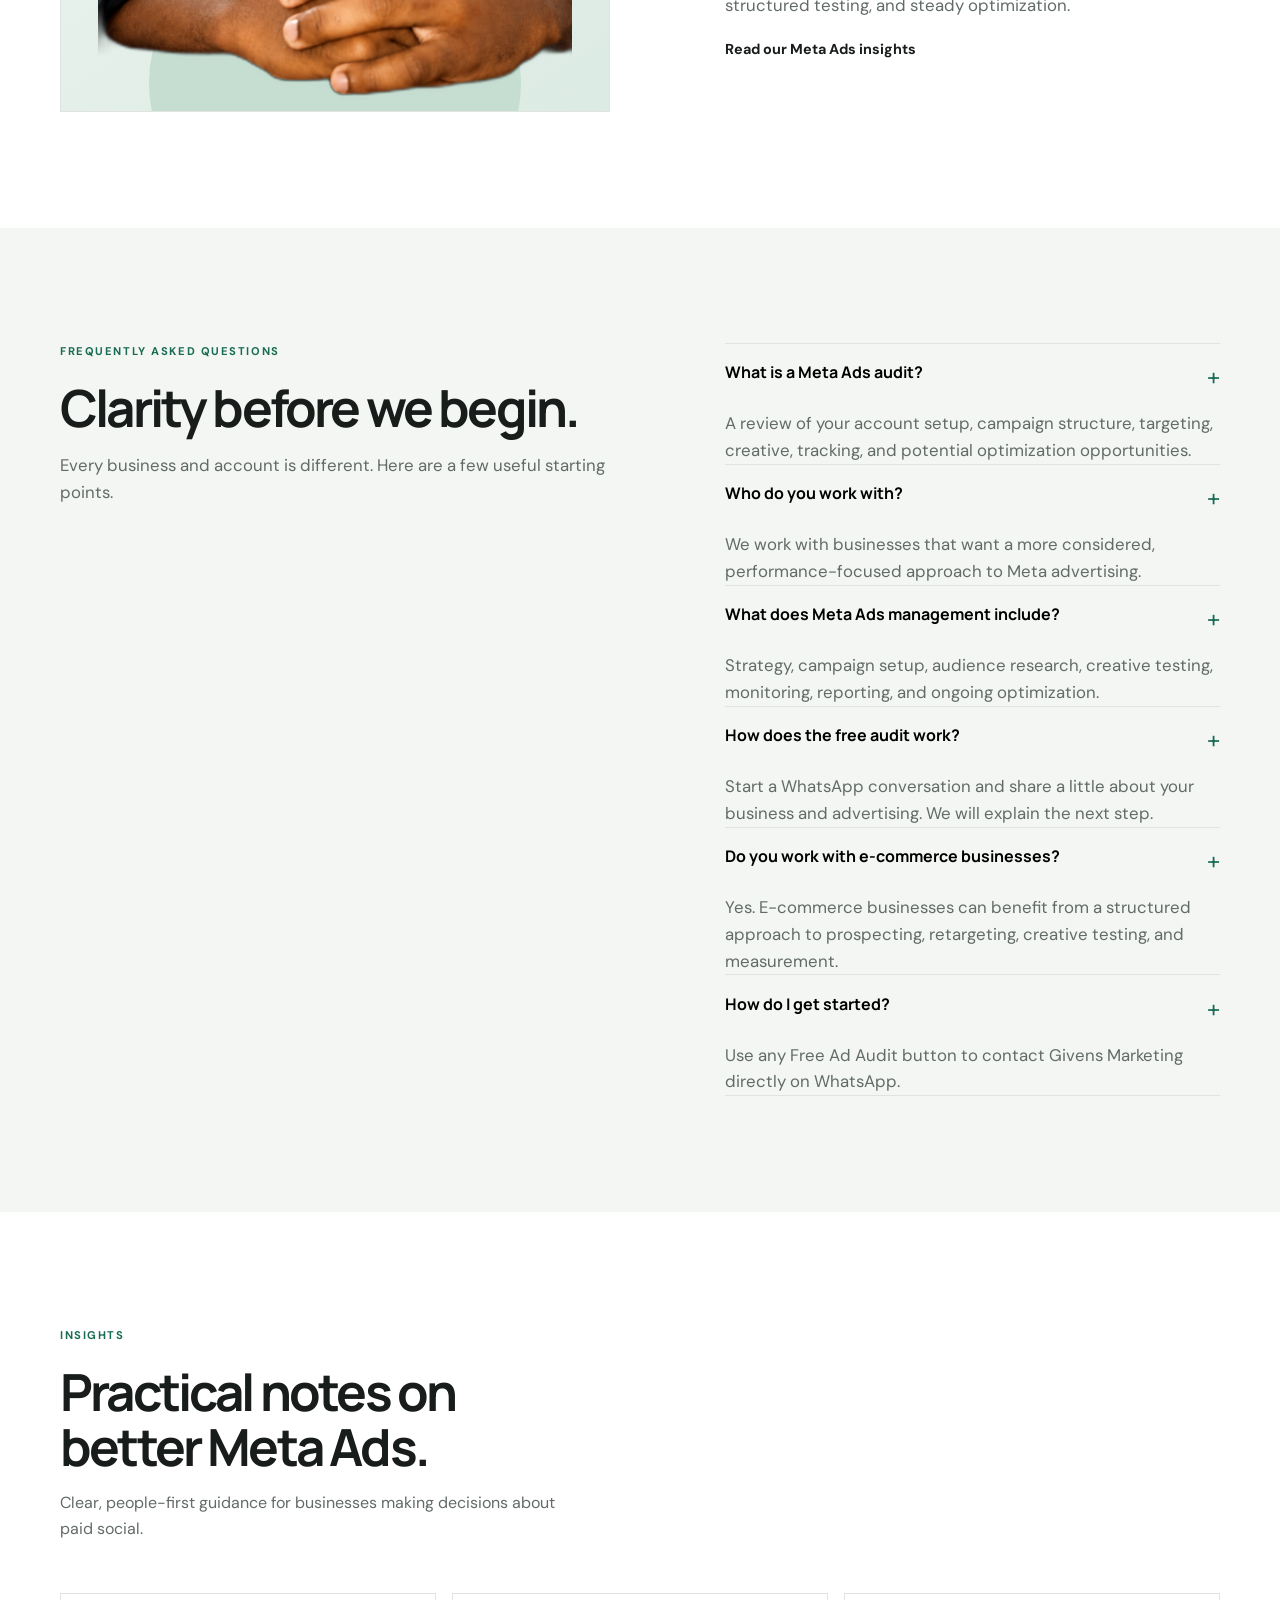
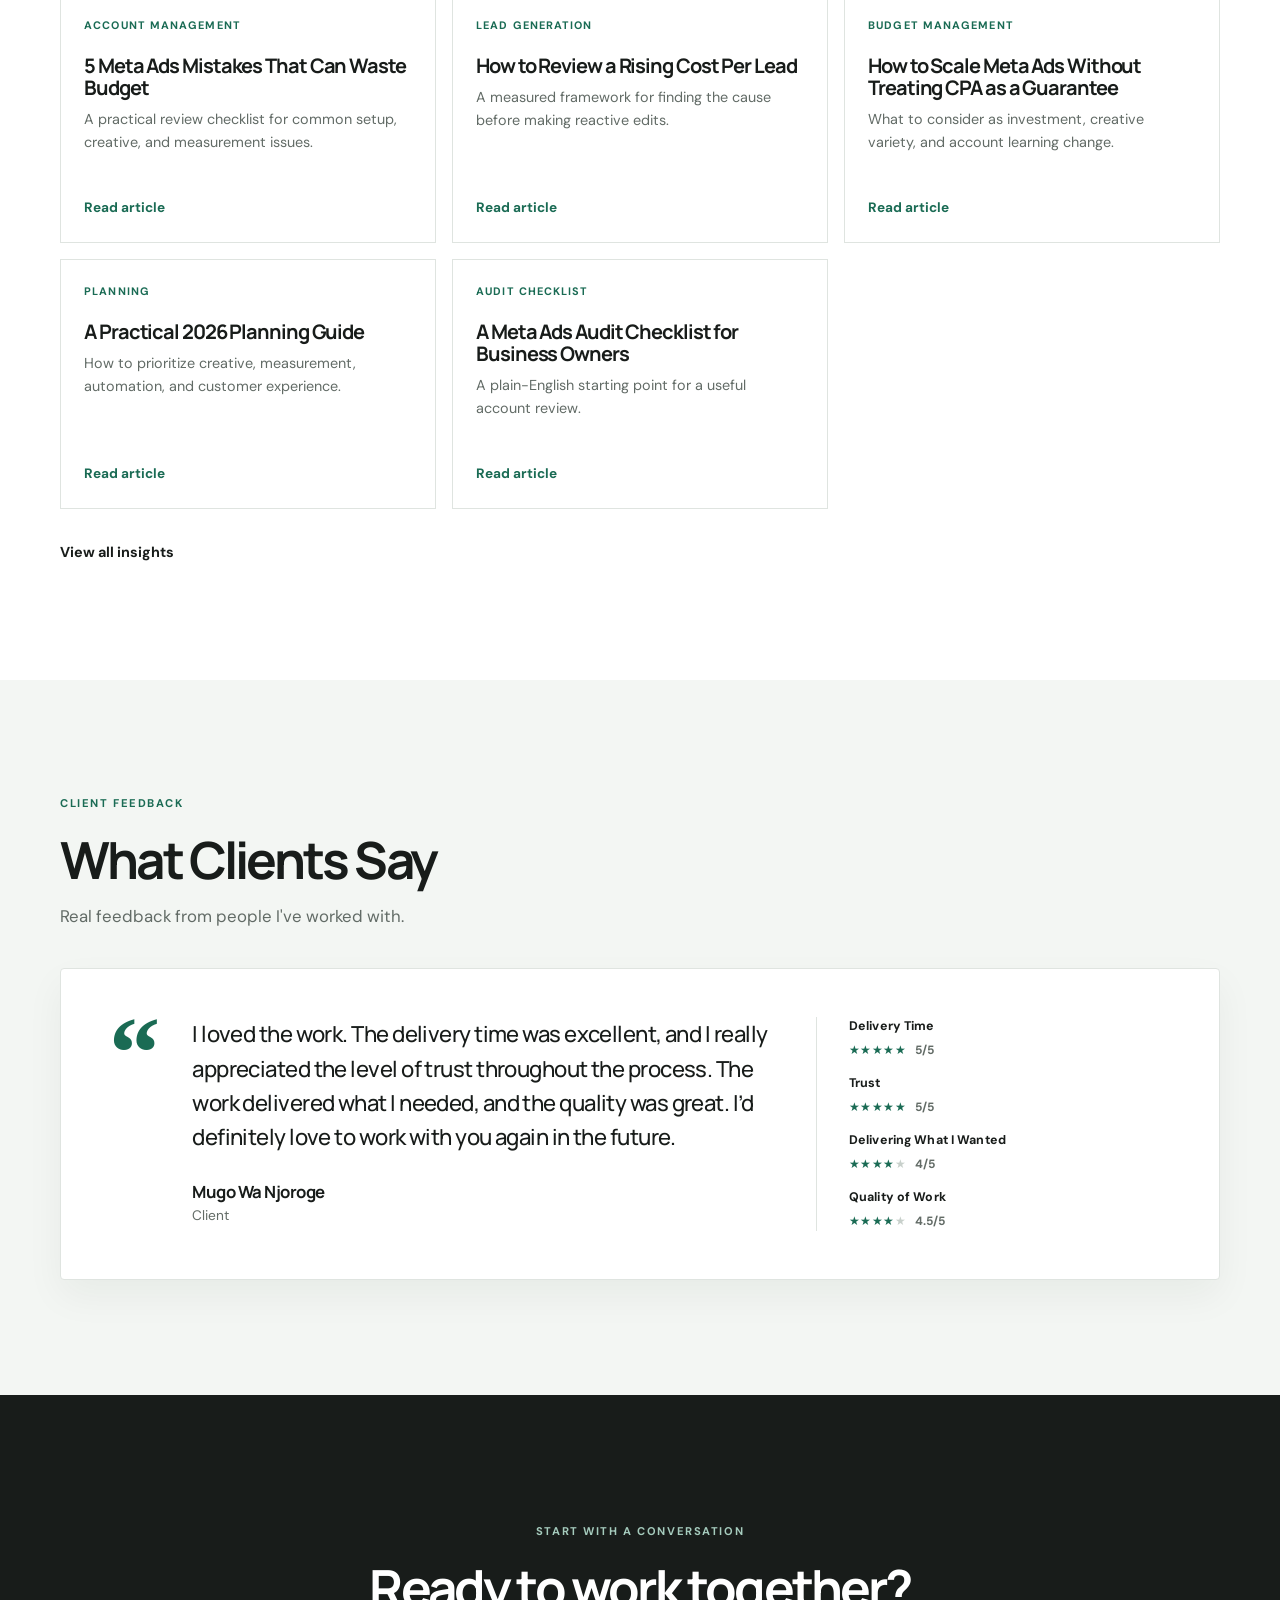
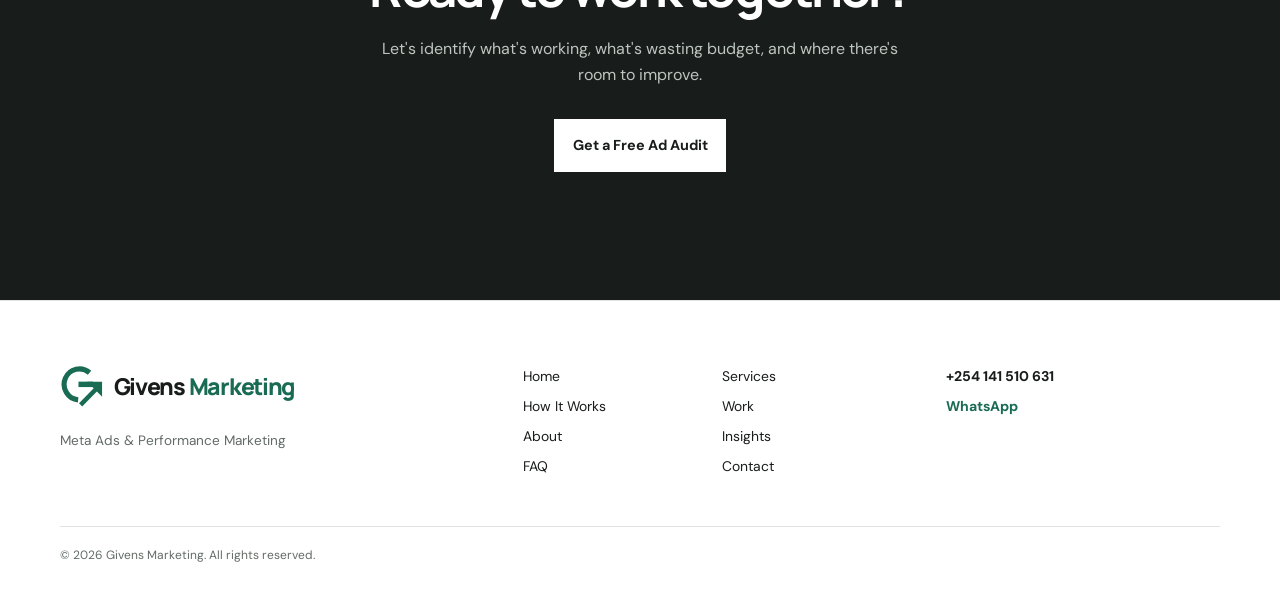
==== commit fa6c14e7: "Show Ads Manager screenshots openly and fix sticky case header Replace the collapsed details panel w" ====
--- a/index.html
+++ b/index.html
@@ -198,14 +198,14 @@
 </div>
 </div>
 <article class="case reveal" aria-labelledby="case-title">
-<header class="case-head">
+<div class="case-head">
 <div>
 <small>Campaign snapshot</small>
 <h3 id="case-title">Bluetonic Advertising</h3>
 <p>Meta Ads campaign on Facebook and Instagram</p>
 </div>
 <div class="case-spend"><small>Total spend</small><b>KSh 42.62</b></div>
-</header>
+</div>
 <div class="case-body">
 <dl class="case-stats">
 <div><dt>People reached</dt><dd>204</dd></div>
@@ -225,15 +225,15 @@
 <p>A small test budget, real people reached, and 14 visitors sent to the business link. This is where we start: proving what works before scaling spend.</p>
 </div>
 </div>
-<details class="case-proof">
-<summary>View the Ads Manager screenshots</summary>
+<div class="case-proof">
+<b class="case-proof-title">Ads Manager screenshots</b>
 <div class="case-shots">
 <img class="wide" src="images/int4.jpeg" alt="Ads Manager table: reach 204, impressions 238, frequency 1.17, amount spent KSh 42.62, 14 link clicks" loading="lazy" width="1600" height="304">
 <img src="images/int1.jpeg" alt="Clicks summary: 14 link clicks, 6.1% link click-through rate" loading="lazy" width="720" height="290">
 <img src="images/int2.jpeg" alt="Post engagements: 43 total, 4 reactions, 14 link clicks, 25 three-second reel plays" loading="lazy" width="720" height="572">
 <img src="images/int3.jpeg" alt="Ad metrics: 228 impressions, CPM KES 177.63, CTR all 9.21%, CPC all KES 1.93, frequency 1.15, 14 link clicks" loading="lazy" width="720" height="645">
 </div>
-</details>
+</div>
 <p class="case-note">Figures as reported in Meta Ads Manager for one campaign (7-day click attribution). Cost per link click is spend divided by link clicks. Screenshots were captured at different times, so some totals differ slightly. This snapshot shows reach, traffic, and engagement; results vary by offer, audience, and budget.</p>
 </article>
 </div>
--- a/style.css
+++ b/style.css
@@ -63,7 +63,7 @@
 @media(max-width:900px){.work-pitch,.case-body{grid-template-columns:1fr}.case-stats{border-right:0;border-bottom:1px solid var(--line)}}
 @media(max-width:560px){.case-stats{grid-template-columns:repeat(2,1fr)}.case-stats div{border-right:0!important;border-bottom:1px solid var(--line)!important}.case-stats div:nth-child(odd){border-right:1px solid var(--line)!important}.case-stats div:nth-last-child(-n+2){border-bottom:0!important}.case-spend{text-align:left}}
 .case-proof{border-top:1px solid var(--line);padding:0 clamp(1.4rem,3vw,2rem)}
-.case-proof summary{cursor:pointer;padding:1rem 0;color:var(--green);font-weight:700;font-size:.88rem}
+.case-proof-title{display:block;padding:1.2rem 0 1rem;color:var(--green);font-weight:700;font-size:.88rem}
 .case-shots{display:grid;grid-template-columns:repeat(3,1fr);gap:1rem;align-items:start;padding-bottom:1.4rem}
 .case-shots img{width:100%;height:auto;border:1px solid var(--line)}
 .case-shots .wide{grid-column:1/-1}
